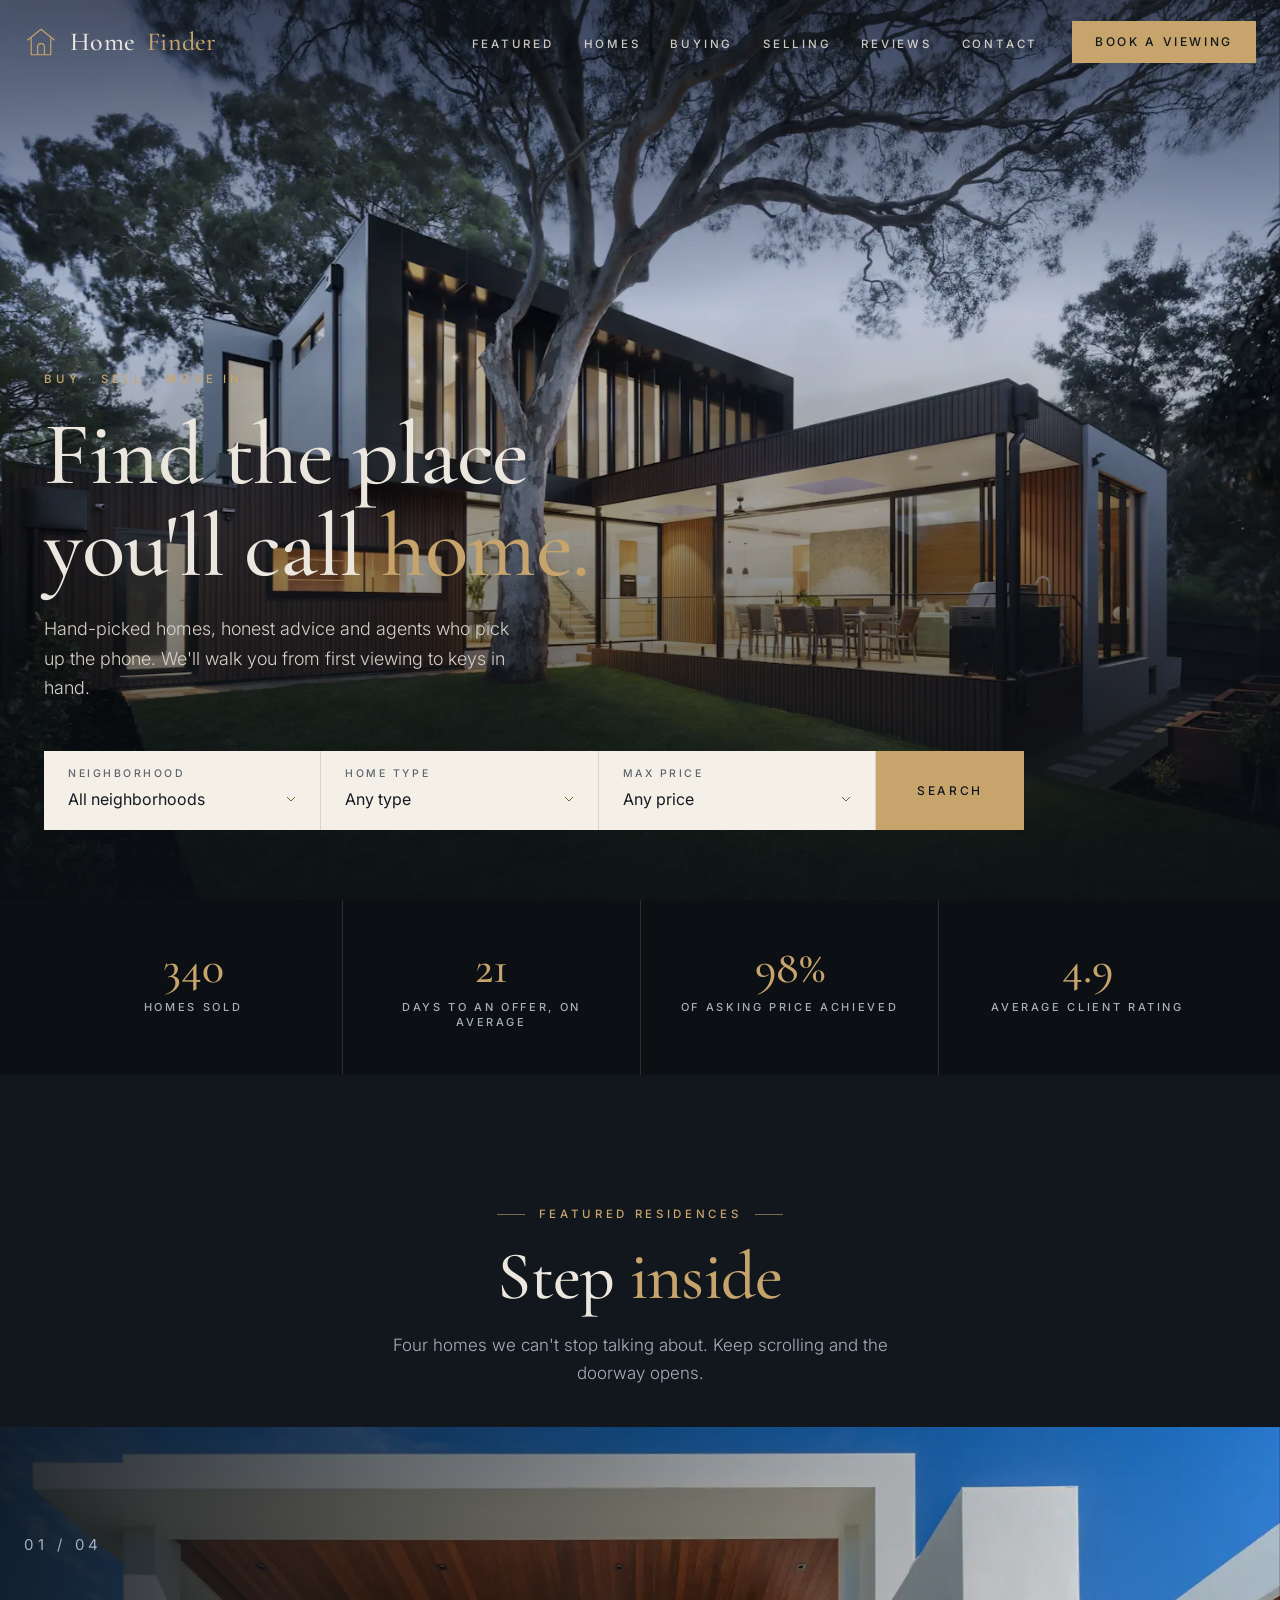
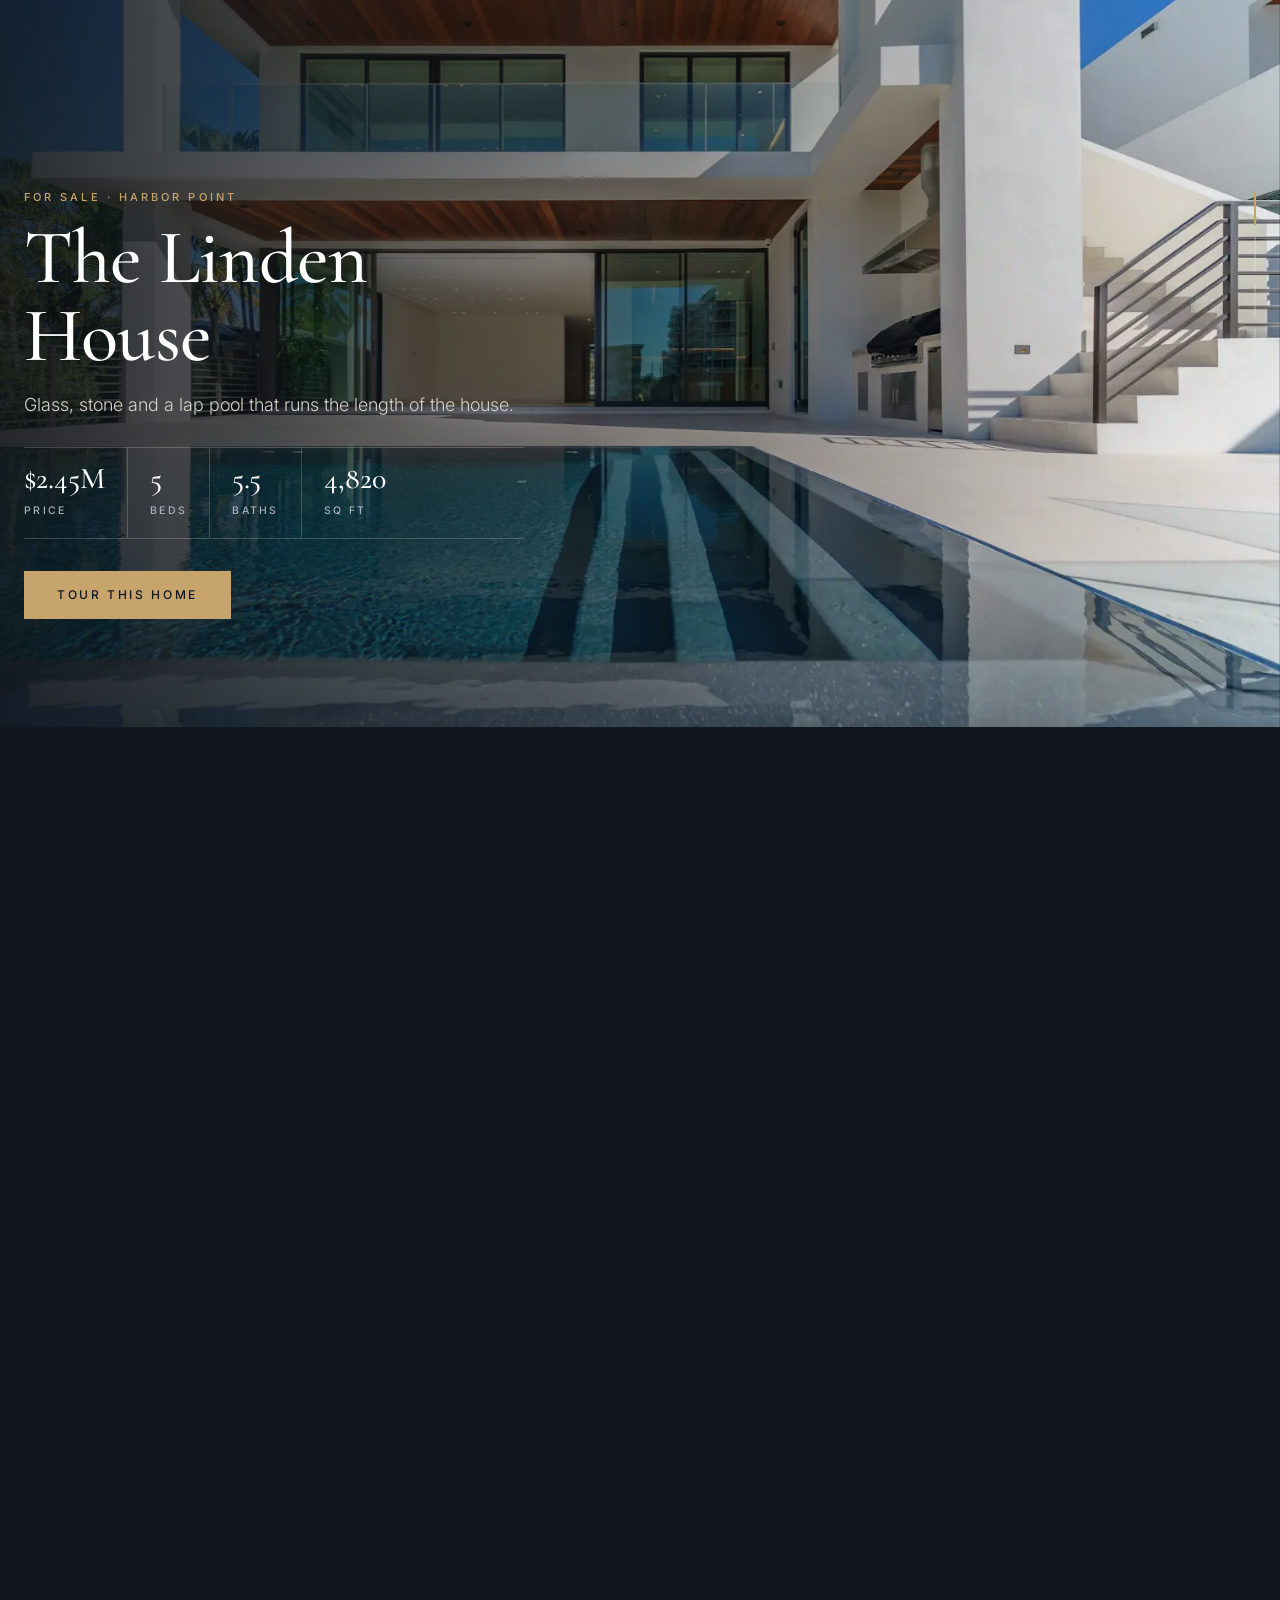
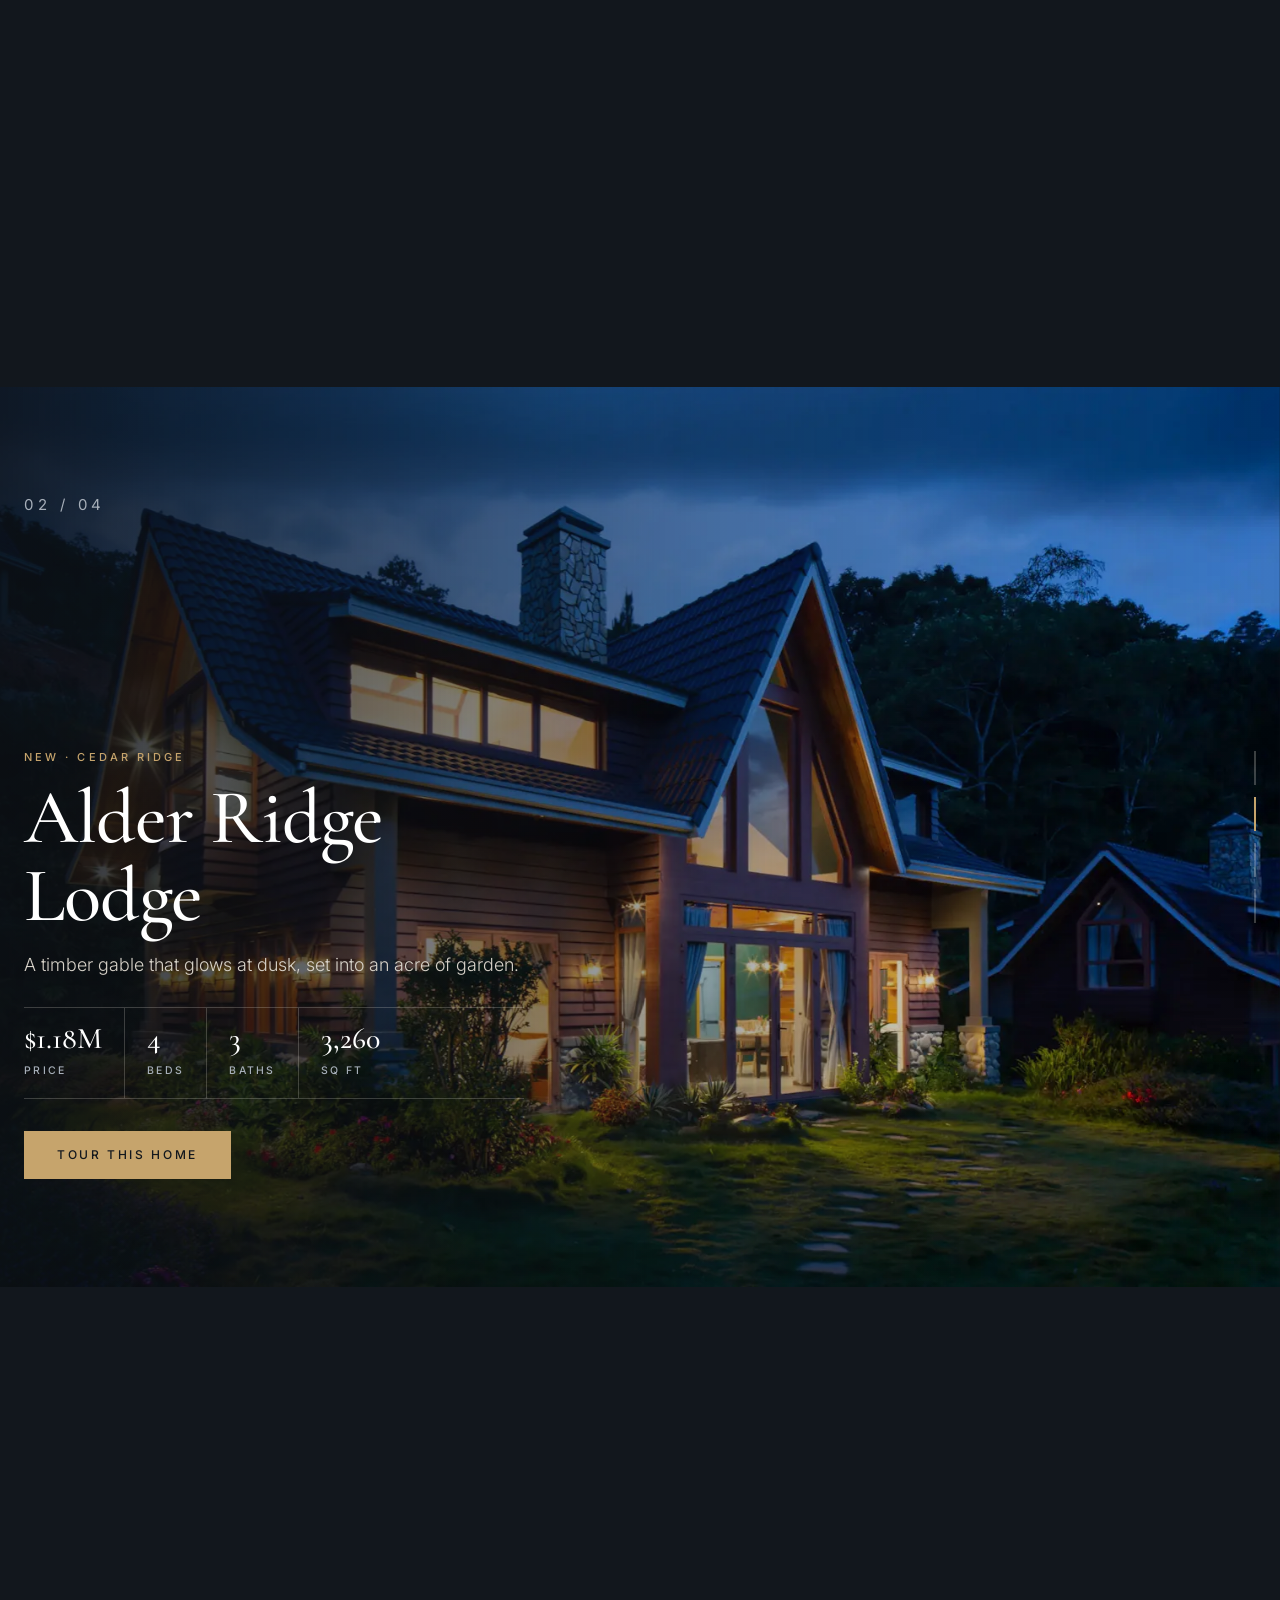
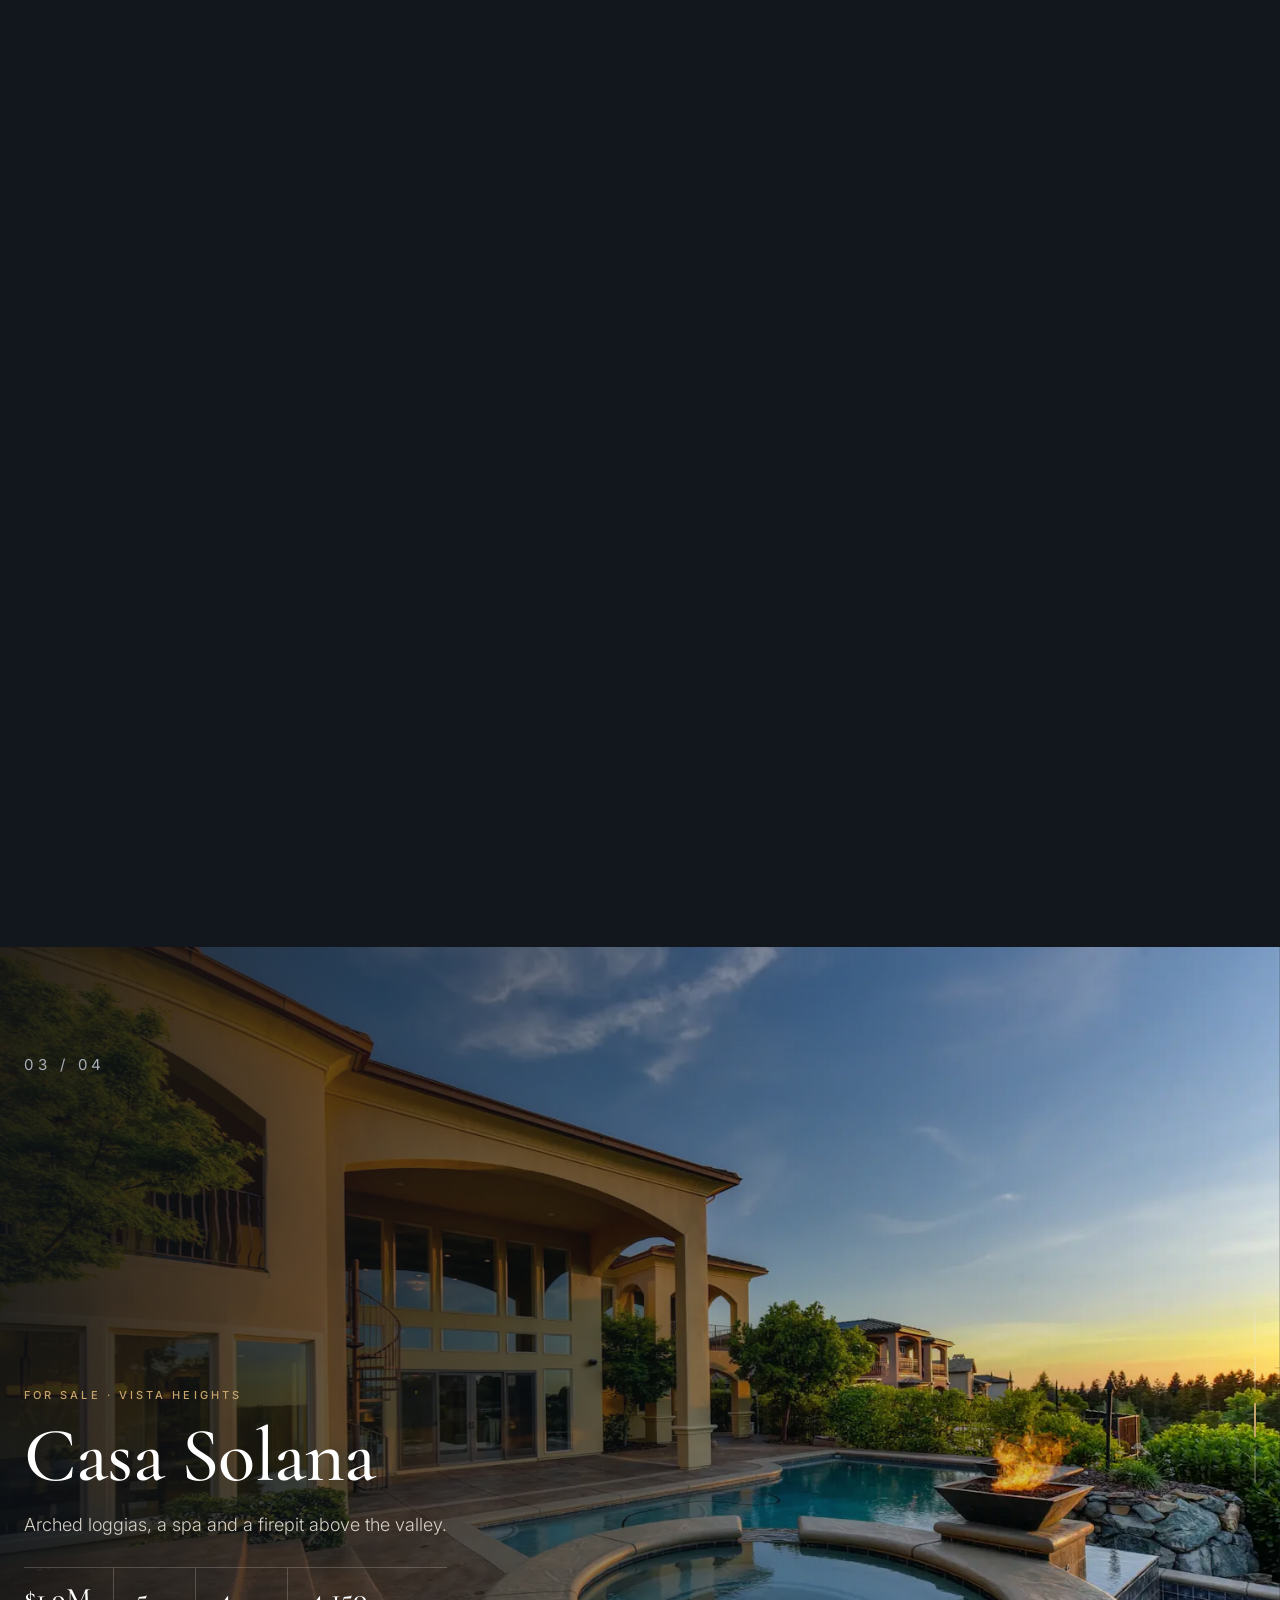
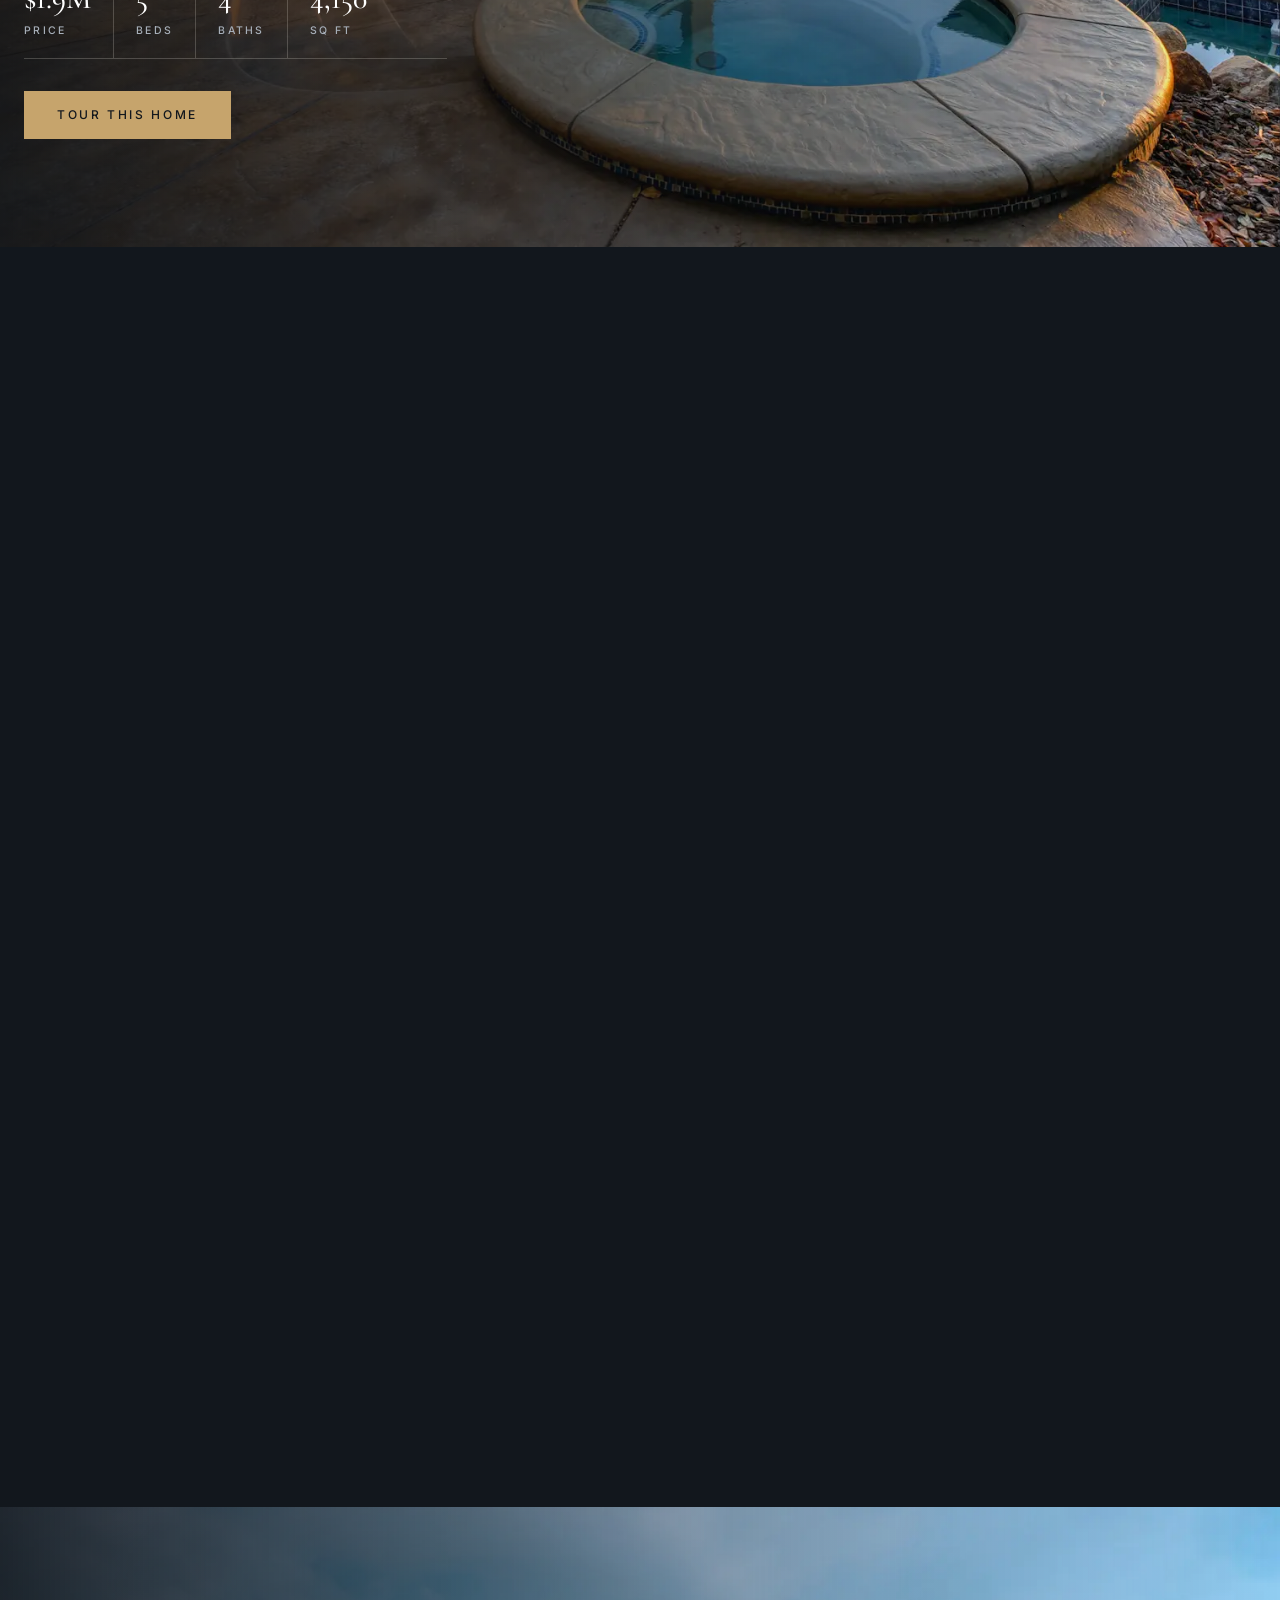
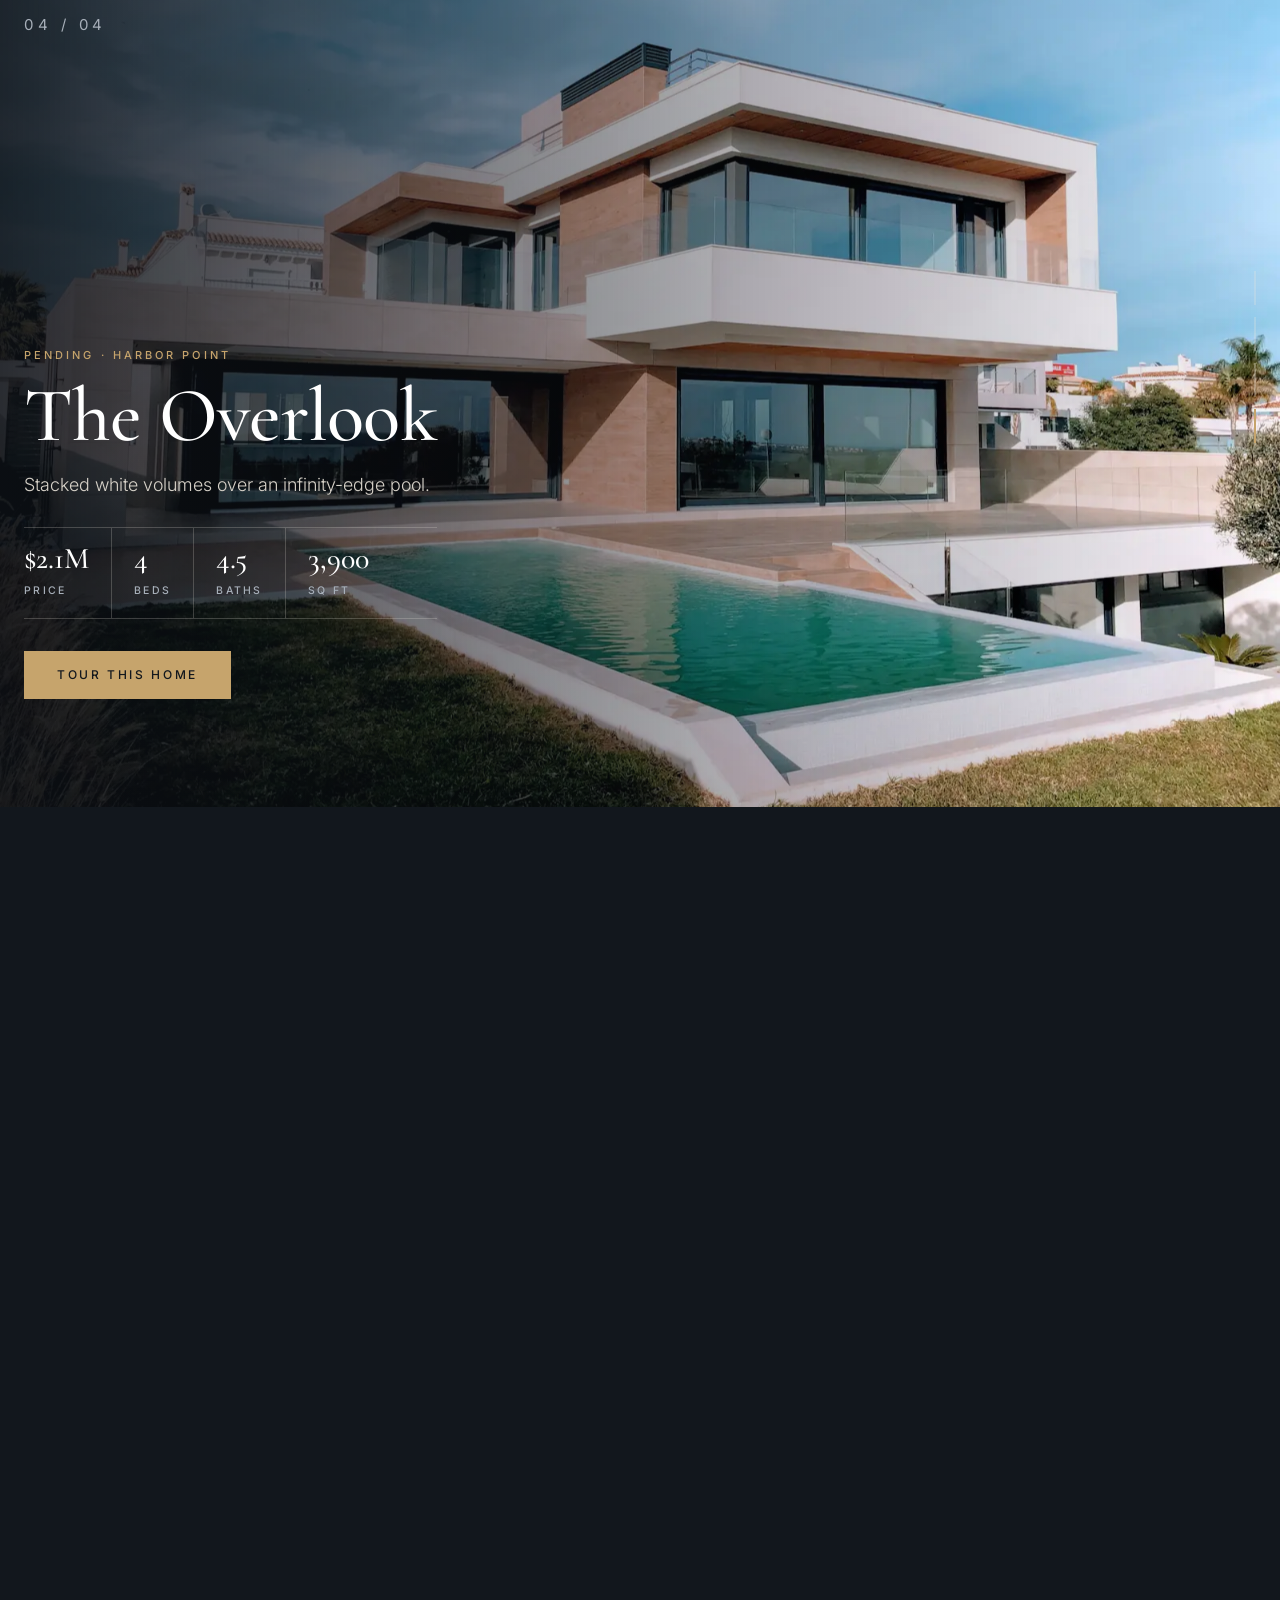
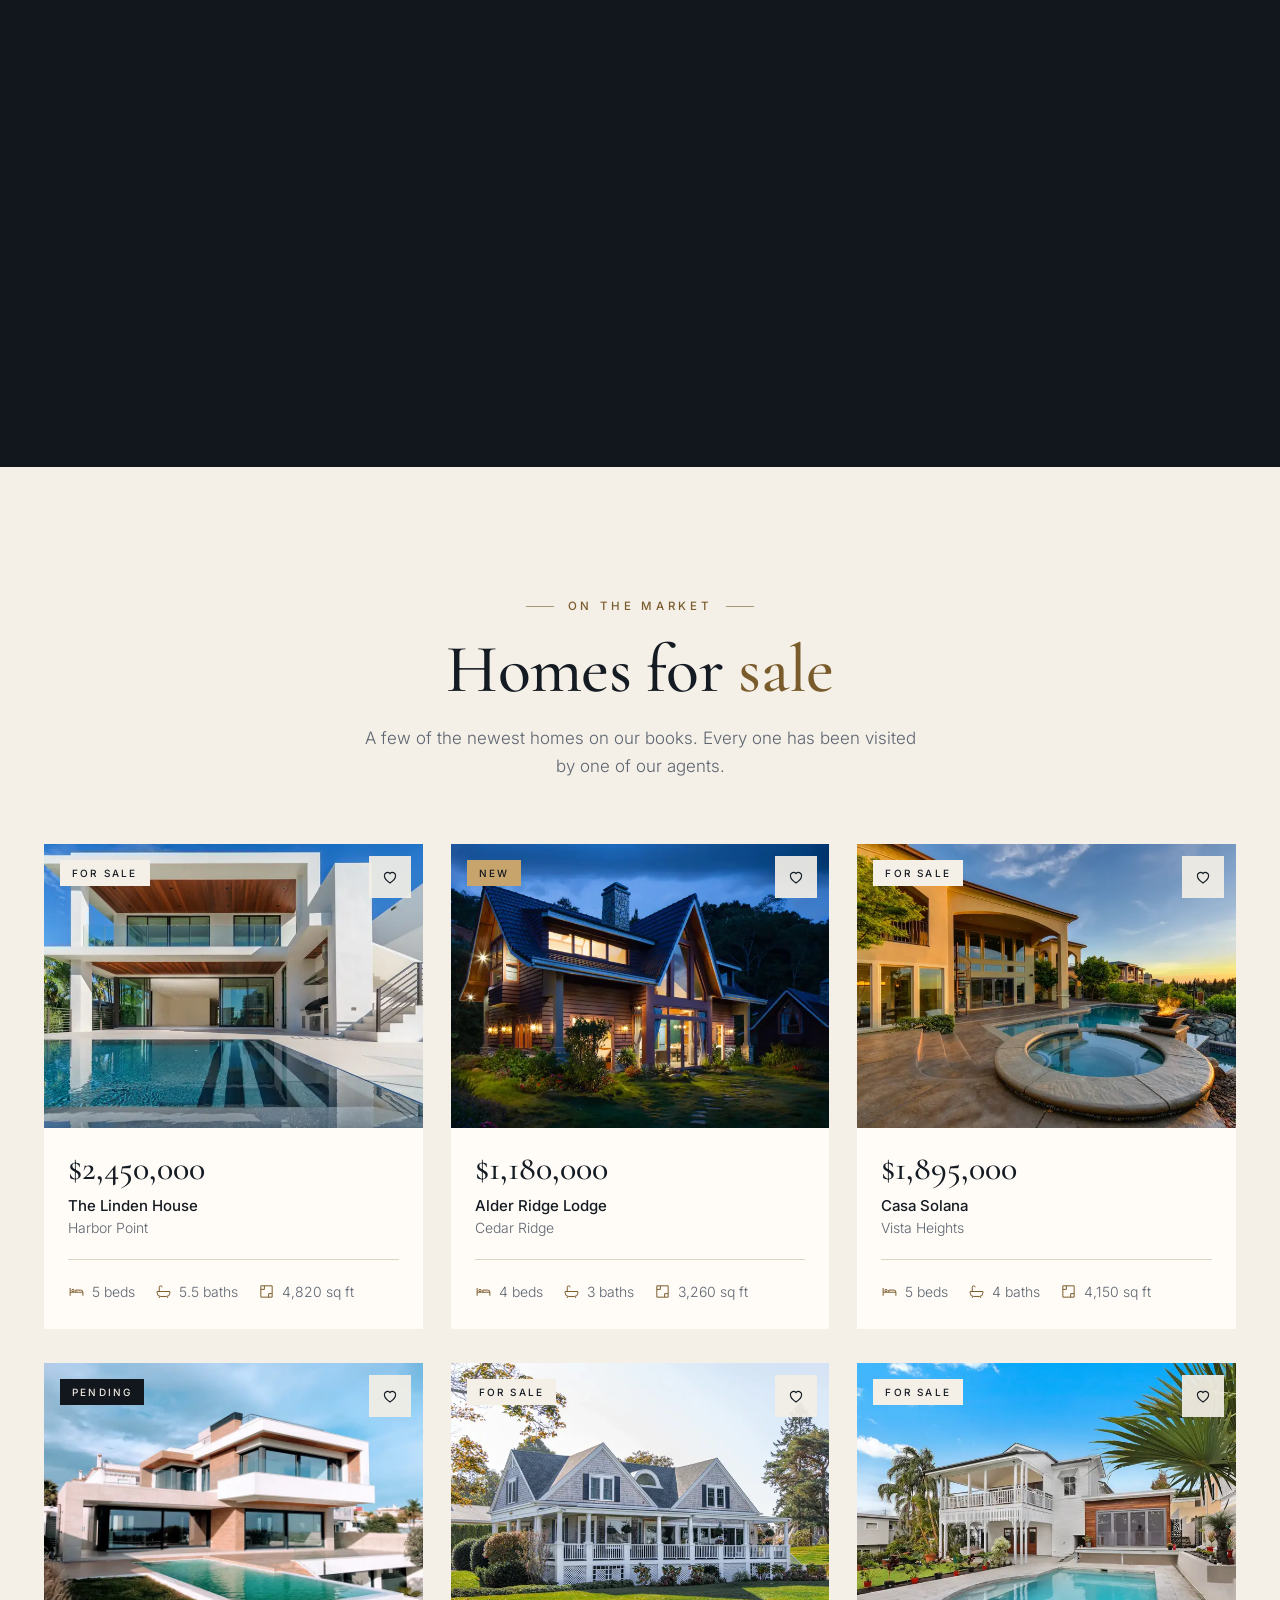
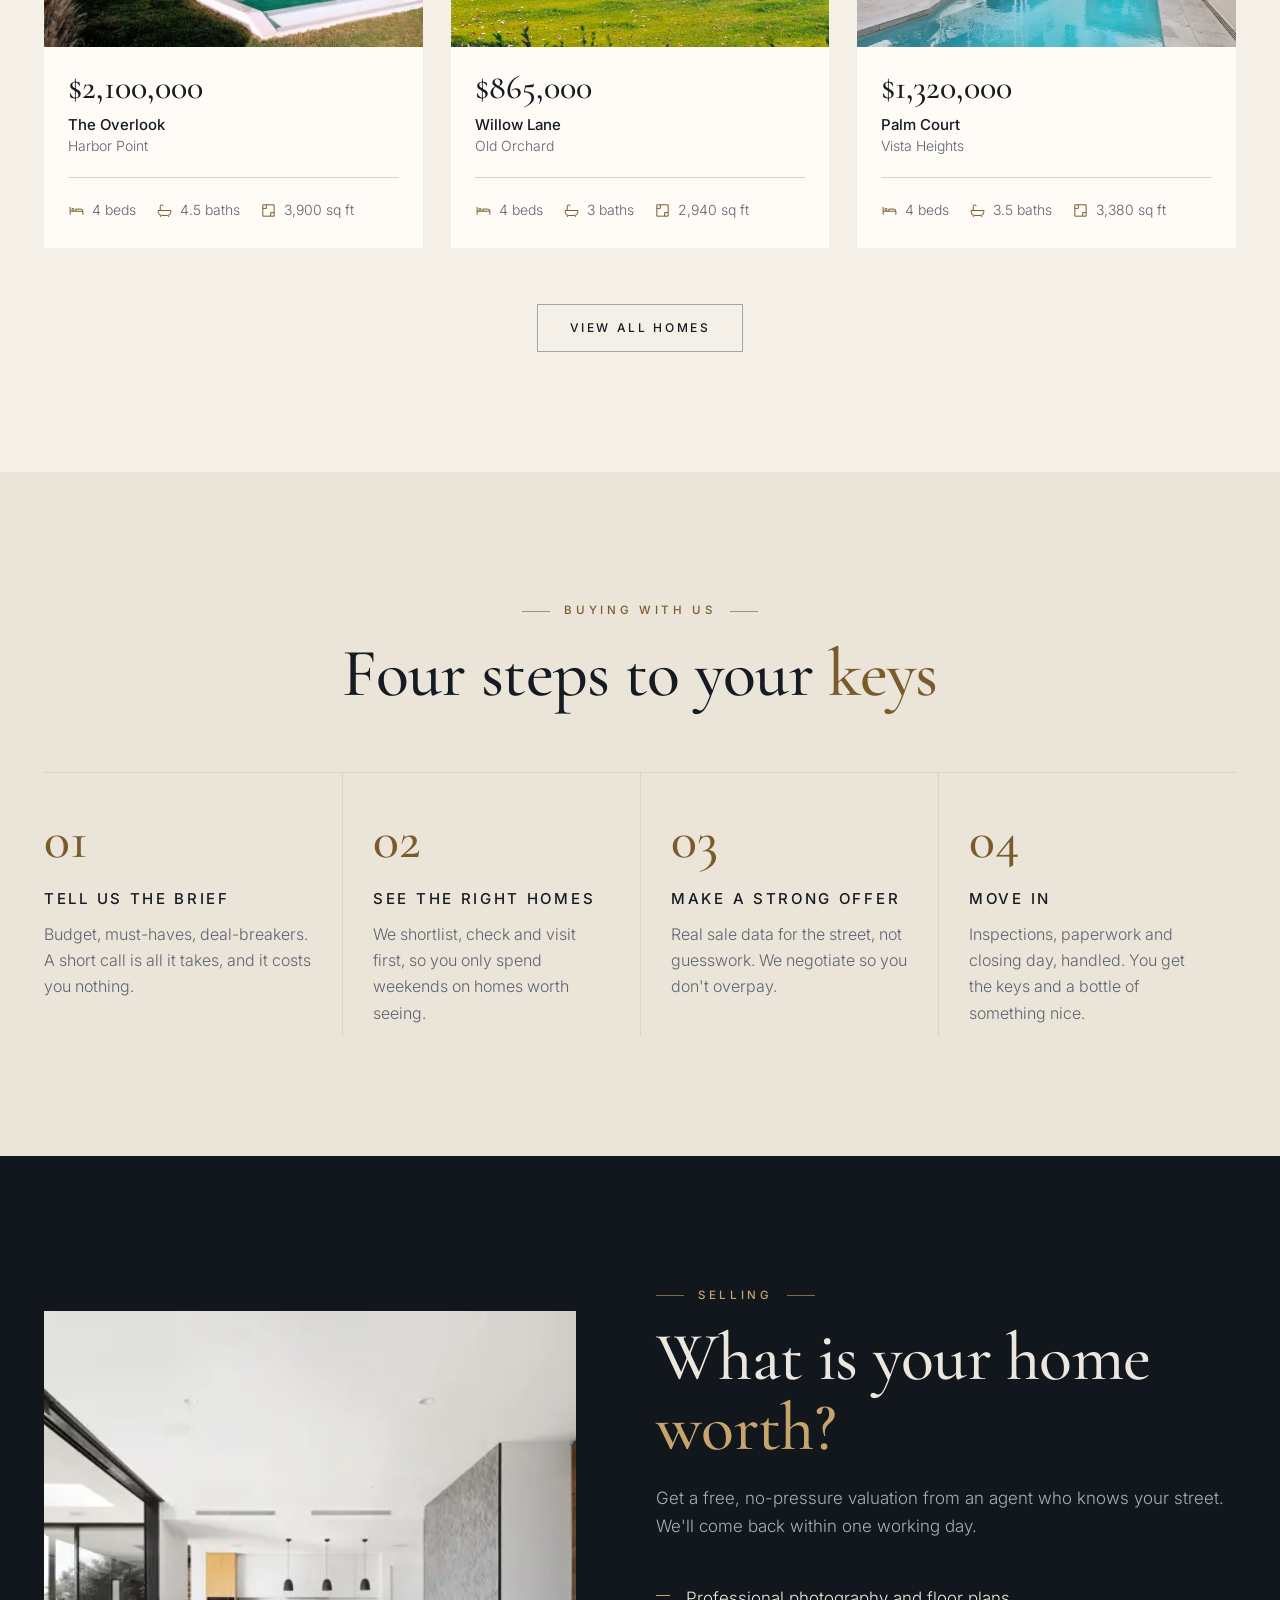
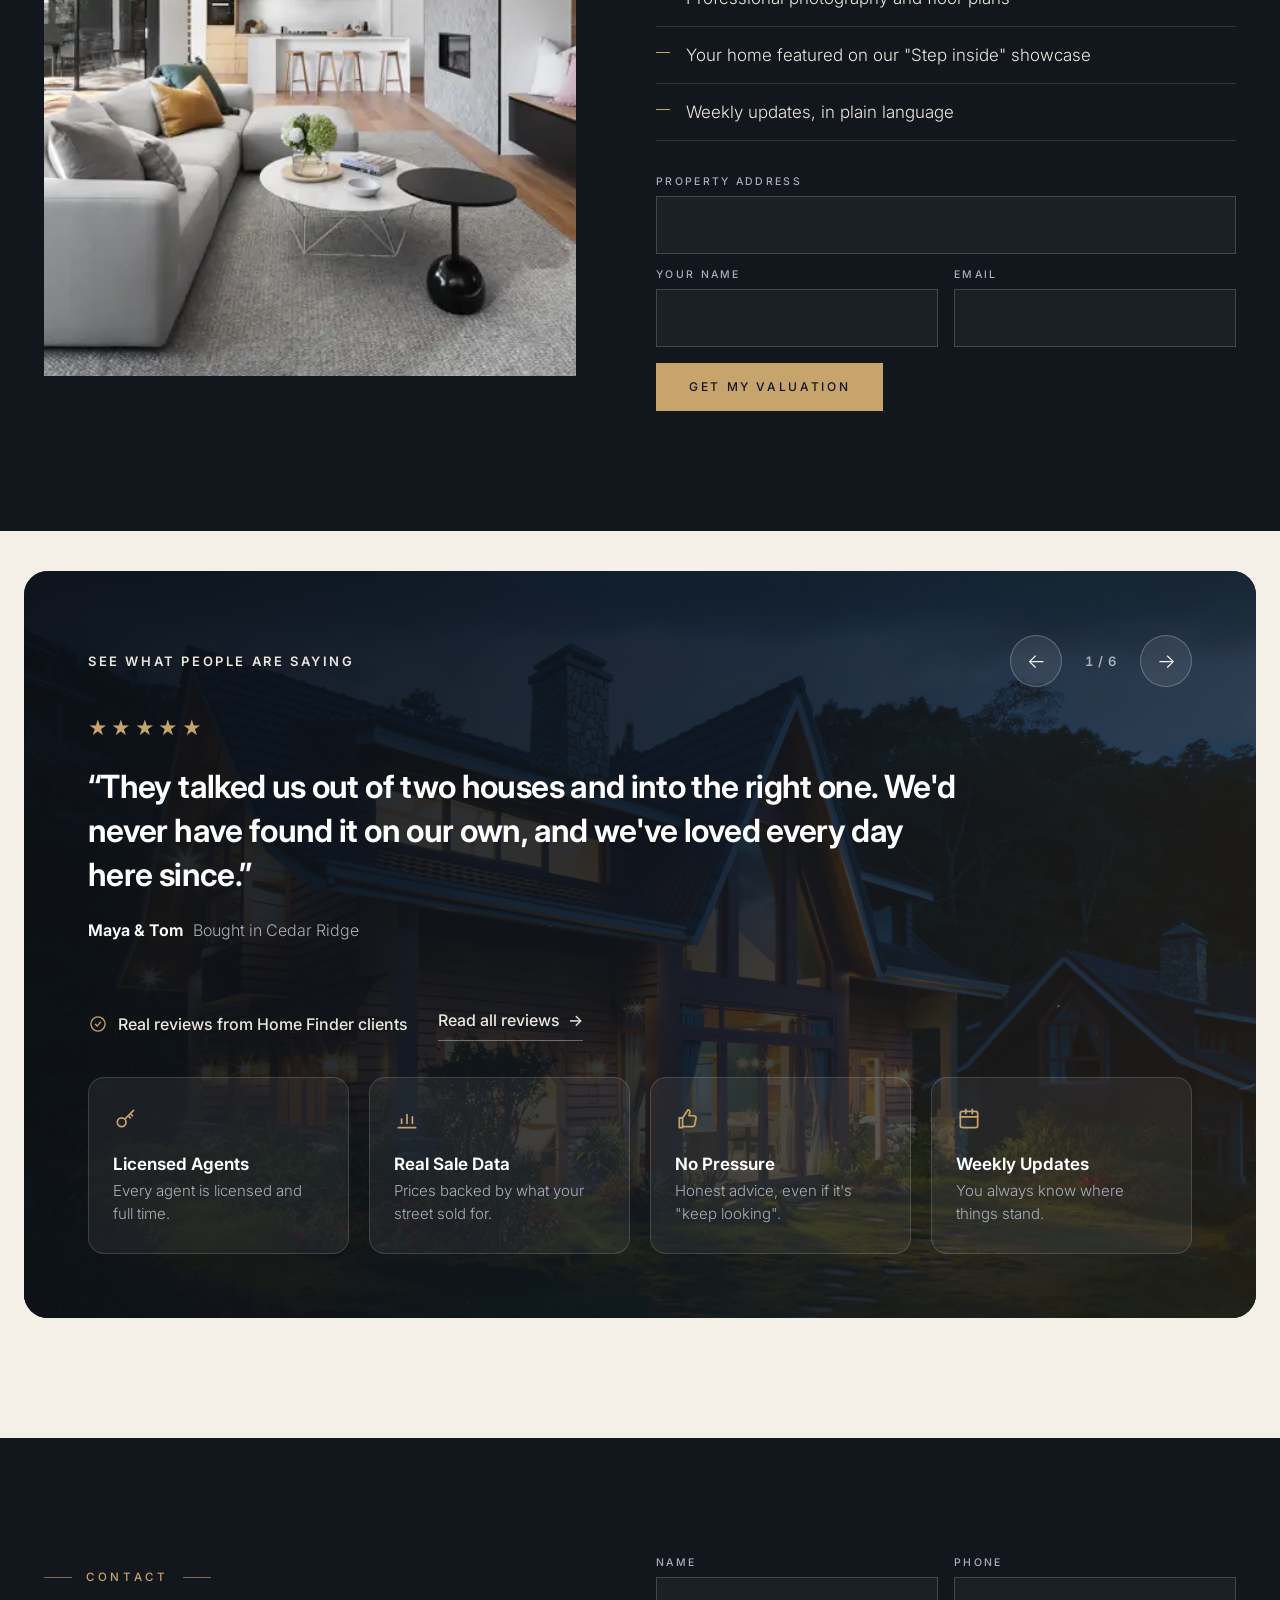
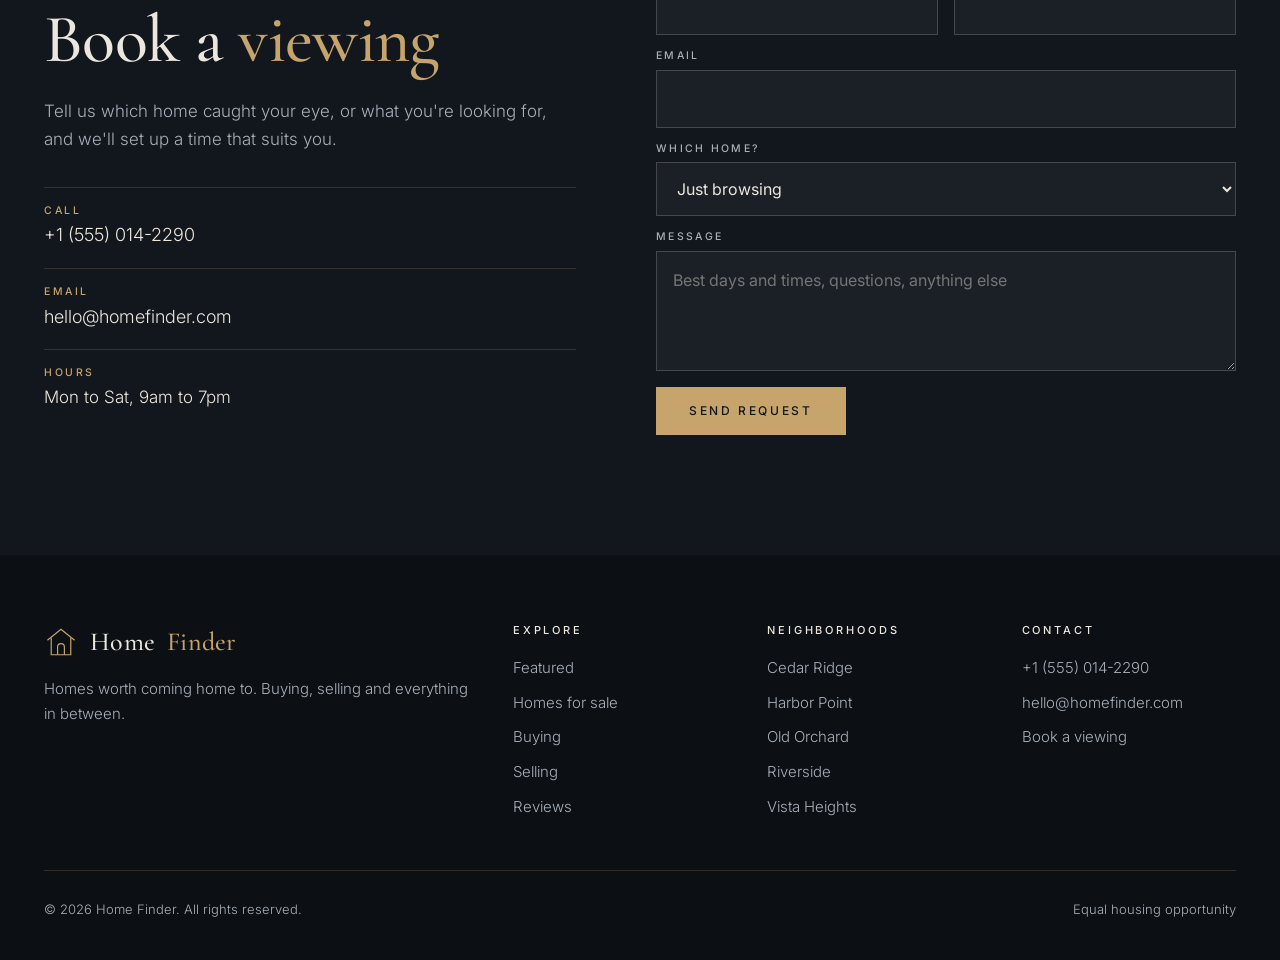
==== index.html @ f091e798 "Restyle reviews band to match the Don & John layout Co-Authored-By: Claude Opus 5.5 <noreply@anthrop" ====
<!doctype html>
<html lang="en">
<head>
<meta charset="utf-8">
<meta name="viewport" content="width=device-width,initial-scale=1">
<title>Home Finder | Homes for sale</title>
<meta name="description" content="Home Finder helps you buy and sell homes with less guesswork. Browse homes for sale, step inside our featured residences and book a viewing.">
<link rel="icon" href="favicon.svg" type="image/svg+xml">
<link rel="preconnect" href="https://fonts.googleapis.com"><link rel="preconnect" href="https://fonts.gstatic.com" crossorigin>
<link href="https://fonts.googleapis.com/css2?family=Cormorant+Garamond:wght@400;500;600&family=Inter:opsz,wght@14..32,300..600&display=swap" rel="stylesheet">
<link rel="preload" as="image" href="images/hero-dusk.webp" fetchpriority="high">
<link rel="stylesheet" href="style.css">
</head>
<body>
<a class="skip" href="#main">Skip to content</a>

<nav id="nav">
  <div class="wrap">
    <a class="logo" href="./" aria-label="Home Finder home">
      <svg viewBox="0 0 40 40" fill="none" stroke="#c6a46c" stroke-width="1.4" aria-hidden="true"><path d="M4 18 20 5l16 13"/><path d="M8.5 15v20h23V15"/><path d="M16 35v-9a4 4 0 0 1 8 0v9"/></svg>
      Home <span>Finder</span>
    </a>
    <ul class="links" id="links">
      <li><a href="#featured">Featured</a></li>
      <li><a href="homes.html">Homes</a></li>
      <li><a href="#process">Buying</a></li>
      <li><a href="#sell">Selling</a></li>
      <li><a href="reviews.html">Reviews</a></li>
      <li><a href="#contact">Contact</a></li>
    </ul>
    <a class="btn" href="#contact">Book a viewing</a>
    <button class="burger" aria-label="Open menu" aria-expanded="false" aria-controls="links"><span></span><span></span><span></span></button>
  </div>
</nav>

<main id="main">
  <header class="hero">
    <img src="images/hero-dusk.webp" srcset="images/hero-dusk-800.webp 800w, images/hero-dusk.webp 1600w" sizes="100vw" alt="A modern two-storey home lit up at dusk" fetchpriority="high">
    <div class="wrap">
      <p class="hero-label">Buy · Sell · Move in</p>
      <h1><span class="w">Find the place</span> <span class="w" style="animation-delay:.15s">you'll call <em>home.</em></span></h1>
      <p class="hero-sub">Hand-picked homes, honest advice and agents who pick up the phone. We'll walk you from first viewing to keys in hand.</p>
      <form class="search" id="search" role="search" aria-label="Search homes" action="homes.html">
        <label><span>Neighborhood</span>
          <select name="area" id="s-area"><option value="">All neighborhoods</option></select></label>
        <label><span>Home type</span>
          <select name="type" id="s-type"><option value="">Any type</option><option>House</option><option>Villa</option><option>Townhouse</option></select></label>
        <label><span>Max price</span>
          <select name="max" id="s-max"><option value="">Any price</option><option value="750000">$750K</option><option value="1000000">$1M</option><option value="1500000">$1.5M</option><option value="2000000">$2M</option></select></label>
        <button class="btn" type="submit">Search</button>
      </form>
    </div>
  </header>

  <section class="stats" aria-label="Home Finder in numbers">
    <div class="wrap">
      <div class="stat"><b data-count="340">340</b><span>Homes sold</span></div>
      <div class="stat"><b data-count="21">21</b><span>Days to an offer, on average</span></div>
      <div class="stat"><b data-count="98" data-suffix="%">98%</b><span>Of asking price achieved</span></div>
      <div class="stat"><b>4.9</b><span>Average client rating</span></div>
    </div>
  </section>

  <section class="doors dark" id="featured" aria-label="Featured homes">
    <div class="wrap center doors-head rv">
      <p class="eyebrow">Featured residences</p>
      <h2>Step <em>inside</em></h2>
      <p class="lede">Four homes we can't stop talking about. Keep scrolling and the doorway opens.</p>
    </div>
    <div id="doors"></div>
  </section>

  <section class="homes" id="homes">
    <div class="wrap">
      <div class="center rv">
        <p class="eyebrow">On the market</p>
        <h2>Homes for <em>sale</em></h2>
        <p class="lede">A few of the newest homes on our books. Every one has been visited by one of our agents.</p>
      </div>
      <div class="grid" id="grid" data-limit="6" style="margin-top:64px"></div>
      <div class="center" style="margin-top:56px"><a class="btn line" href="homes.html">View all homes</a></div>
    </div>
  </section>

  <section class="process" id="process">
    <div class="wrap">
      <div class="center rv">
        <p class="eyebrow">Buying with us</p>
        <h2>Four steps to your <em>keys</em></h2>
      </div>
      <div class="steps">
        <div class="step rv"><b>01</b><h3>Tell us the brief</h3><p>Budget, must-haves, deal-breakers. A short call is all it takes, and it costs you nothing.</p></div>
        <div class="step rv"><b>02</b><h3>See the right homes</h3><p>We shortlist, check and visit first, so you only spend weekends on homes worth seeing.</p></div>
        <div class="step rv"><b>03</b><h3>Make a strong offer</h3><p>Real sale data for the street, not guesswork. We negotiate so you don't overpay.</p></div>
        <div class="step rv"><b>04</b><h3>Move in</h3><p>Inspections, paperwork and closing day, handled. You get the keys and a bottle of something nice.</p></div>
      </div>
    </div>
  </section>

  <section class="dark" id="sell">
    <div class="wrap split">
      <div class="pic rv"><img src="images/int-living-wood-800.webp" srcset="images/int-living-wood-800.webp 800w, images/int-living-wood.webp 1600w" sizes="(max-width:900px) 100vw, 50vw" alt="A bright open-plan living room with a wood feature wall" loading="lazy"></div>
      <div class="rv">
        <p class="eyebrow">Selling</p>
        <h2>What is your home <em>worth?</em></h2>
        <p>Get a free, no-pressure valuation from an agent who knows your street. We'll come back within one working day.</p>
        <ul class="ticks">
          <li>Professional photography and floor plans</li>
          <li>Your home featured on our "Step inside" showcase</li>
          <li>Weekly updates, in plain language</li>
        </ul>
        <form class="form" data-form="Valuation request" novalidate>
          <label class="field full"><span>Property address</span><input name="address" required autocomplete="street-address"></label>
          <label class="field"><span>Your name</span><input name="name" required autocomplete="name"></label>
          <label class="field"><span>Email</span><input type="email" name="email" required autocomplete="email"></label>
          <button class="btn full" type="submit">Get my valuation</button>
        </form>
        <div class="done" role="status"><h3>Thank you</h3><p>An agent will be in touch within one working day.</p></div>
      </div>
    </div>
  </section>

  <section class="trust" id="reviews" aria-label="Client reviews">
    <div class="trust-card rv">
      <img class="trust-bg" src="images/alder-800.webp" srcset="images/alder-800.webp 800w, images/alder.webp 1600w" sizes="100vw" alt="" loading="lazy">
      <div class="trust-in">
        <div class="trust-head">
          <p class="trust-label">See what people are saying</p>
          <div class="trust-nav">
            <button class="trust-arrow" id="revPrev" type="button" aria-label="Previous review">&#8592;</button>
            <span class="trust-count" id="revCount">1 / 6</span>
            <button class="trust-arrow" id="revNext" type="button" aria-label="Next review">&#8594;</button>
          </div>
        </div>
        <div class="trust-slider"><div class="trust-track" id="revTrack" aria-live="polite"></div></div>
        <div class="trust-sources">
          <span class="trust-note"><svg viewBox="0 0 24 24" aria-hidden="true"><circle cx="12" cy="12" r="8.5"/><path d="m8.5 12 2.5 2.5 4.5-5"/></svg>Real reviews from Home Finder clients</span>
          <a class="trust-link" href="reviews.html">Read all reviews <span aria-hidden="true">&#8594;</span></a>
        </div>
        <div class="trust-points">
          <div><svg viewBox="0 0 24 24" aria-hidden="true"><circle cx="8" cy="15" r="4"/><path d="m11 12 8-8m-3 3 2 2m-4 0 2 2"/></svg><b>Licensed Agents</b><span>Every agent is licensed and full time.</span></div>
          <div><svg viewBox="0 0 24 24" aria-hidden="true"><path d="M4 20h16M7 16v-4m5 4V8m5 8v-6"/></svg><b>Real Sale Data</b><span>Prices backed by what your street sold for.</span></div>
          <div><svg viewBox="0 0 24 24" aria-hidden="true"><path d="M7 11v9H4v-9zM7 19h9.2a2 2 0 0 0 2-1.6l1.2-6A2 2 0 0 0 17.4 9H13l.7-3.5A1.7 1.7 0 0 0 12 3.5L7 11"/></svg><b>No Pressure</b><span>Honest advice, even if it's "keep looking".</span></div>
          <div><svg viewBox="0 0 24 24" aria-hidden="true"><rect x="4" y="5" width="16" height="15" rx="2"/><path d="M4 10h16M9 3v4m6-4v4"/></svg><b>Weekly Updates</b><span>You always know where things stand.</span></div>
        </div>
      </div>
    </div>
  </section>

  <section class="dark contact" id="contact">
    <div class="wrap split">
      <div class="rv">
        <p class="eyebrow">Contact</p>
        <h2>Book a <em>viewing</em></h2>
        <p>Tell us which home caught your eye, or what you're looking for, and we'll set up a time that suits you.</p>
        <ul class="contact-list">
          <li><span>Call</span><a href="tel:+15550142290">+1 (555) 014-2290</a></li>
          <li><span>Email</span><a href="mailto:hello@homefinder.com">hello@homefinder.com</a></li>
          <li><span>Hours</span>Mon to Sat, 9am to 7pm</li>
        </ul>
      </div>
      <div class="rv">
        <form class="form" data-form="Viewing request" novalidate>
          <label class="field"><span>Name</span><input name="name" required autocomplete="name"></label>
          <label class="field"><span>Phone</span><input type="tel" name="phone" autocomplete="tel"></label>
          <label class="field full"><span>Email</span><input type="email" name="email" required autocomplete="email"></label>
          <label class="field full"><span>Which home?</span><select name="home" id="c-home"><option value="">Just browsing</option></select></label>
          <label class="field full"><span>Message</span><textarea name="message" placeholder="Best days and times, questions, anything else"></textarea></label>
          <button class="btn" type="submit">Send request</button>
        </form>
        <div class="done" role="status"><h3>Request sent</h3><p>We'll reply within a few hours to confirm a time.</p></div>
      </div>
    </div>
  </section>
</main>

<footer class="site">
  <div class="wrap">
    <div class="cols">
      <div>
        <a class="logo" href="./"><svg viewBox="0 0 40 40" fill="none" stroke="#c6a46c" stroke-width="1.4" aria-hidden="true"><path d="M4 18 20 5l16 13"/><path d="M8.5 15v20h23V15"/><path d="M16 35v-9a4 4 0 0 1 8 0v9"/></svg>Home <span>Finder</span></a>
        <p>Homes worth coming home to. Buying, selling and everything in between.</p>
      </div>
      <div><h4>Explore</h4><ul><li><a href="#featured">Featured</a></li><li><a href="homes.html">Homes for sale</a></li><li><a href="#process">Buying</a></li><li><a href="#sell">Selling</a></li><li><a href="reviews.html">Reviews</a></li></ul></div>
      <div><h4>Neighborhoods</h4><ul id="f-areas"></ul></div>
      <div><h4>Contact</h4><ul><li><a href="tel:+15550142290">+1 (555) 014-2290</a></li><li><a href="mailto:hello@homefinder.com">hello@homefinder.com</a></li><li><a href="#contact">Book a viewing</a></li></ul></div>
    </div>
    <div class="base"><span>© <span id="yr">2026</span> Home Finder. All rights reserved.</span><span>Equal housing opportunity</span></div>
  </div>
</footer>

<script src="data.js"></script>
<script src="site.js"></script>
</body>
</html>
---- style.css ----
:root{
  /* Deep slate "night" sections, warm stone "day" sections, one brass accent.
     Kept clear of every F&L portfolio palette (aubergine, royal blue, orange, forest green). */
  --night:#12171d;--night-2:#0c1015;--night-line:rgba(198,164,108,.2);--night-text:#ece7de;--night-muted:#a7afb9;
  --cream:#f4efe7;--cream-2:#ebe4d8;--card:#fffcf7;--ink:#151b22;--muted:#5d6570;--line:#ddd3c3;
  --brass:#c6a46c;--brass-ink:#7a5c2c;
  --sans:"Inter",system-ui,sans-serif;
  --serif:"Cormorant Garamond","Cormorant",Georgia,serif;
}
*{box-sizing:border-box}
html{scroll-behavior:smooth}
body{overflow-x:clip;margin:0;background:var(--cream);color:var(--ink);font:300 17px/1.65 var(--sans);-webkit-font-smoothing:antialiased}
img{max-width:100%;height:auto;display:block}
a{color:inherit}
b,strong{font-weight:500}
button,input,select,textarea{font:inherit;color:inherit}
.wrap{max-width:1240px;margin:0 auto;padding:0 24px}
h1,h2,h3{font-family:var(--serif);font-weight:500;line-height:1.02;letter-spacing:-.01em;margin:0}
h1 em,h2 em,h3 em{font-style:normal;color:var(--brass-ink)}
.dark h1 em,.dark h2 em,.dark h3 em,.hero h1 em{color:var(--brass)}
h2{font-size:clamp(40px,5.4vw,68px)}
p{margin:0}
section{padding:120px 0}
.center{text-align:center}
.lede{max-width:560px;margin:20px auto 0;color:var(--muted)}
.dark .lede{color:var(--night-muted)}

/* small spaced label above a heading, hairline either side (not in the hero) */
.eyebrow{display:inline-flex;align-items:center;gap:14px;font:500 11.5px/1 var(--sans);letter-spacing:.32em;text-transform:uppercase;color:var(--brass-ink);margin-bottom:22px}
.eyebrow::before,.eyebrow::after{content:"";width:28px;height:1px;background:currentColor;opacity:.6}
.dark .eyebrow{color:var(--brass)}

.dark{background:var(--night);color:var(--night-text)}
.dark p{color:var(--night-muted)}

.btn{display:inline-flex;align-items:center;justify-content:center;gap:10px;white-space:nowrap;padding:17px 32px;border-radius:0;background:var(--brass);color:var(--night);text-decoration:none;font:500 12px/1 var(--sans);letter-spacing:.22em;text-transform:uppercase;border:1px solid var(--brass);cursor:pointer;transition:background .25s,color .25s,border-color .25s,transform .25s}
.btn:hover{background:transparent;color:var(--brass-ink)}
.dark .btn:hover,.side .btn:hover,.hero .btn:hover,nav .btn:hover{color:var(--brass)}
.btn:active{transform:scale(.98)}
.btn[disabled]{opacity:.6;cursor:progress}
.btn.line{background:transparent;color:var(--ink);border-color:rgba(21,27,34,.35)}
.btn.line:hover{background:var(--ink);border-color:var(--ink);color:var(--cream)}
.dark .btn.line,.hero .btn.line{color:var(--night-text);border-color:rgba(236,231,222,.4)}
.dark .btn.line:hover,.hero .btn.line:hover{background:transparent;border-color:var(--brass);color:var(--brass)}
:focus-visible{outline:2px solid var(--brass);outline-offset:3px}
.skip{position:absolute;left:12px;top:-60px;z-index:50;background:var(--brass);color:var(--night);padding:10px 16px;text-decoration:none;font-weight:500}
.skip:focus{top:12px}

/* nav */
nav{position:fixed;inset:0 0 auto;z-index:30;color:var(--night-text);transition:background .35s,border-color .35s;border-bottom:1px solid transparent}
nav.solid,body.inner nav{background:rgba(18,23,29,.95);backdrop-filter:blur(10px);border-color:var(--night-line)}
nav .wrap{display:flex;align-items:center;gap:34px;height:84px;max-width:1380px}
.logo{display:flex;align-items:center;gap:12px;text-decoration:none;font:500 26px/1 var(--serif);letter-spacing:.01em;white-space:nowrap}
.logo svg{width:34px;height:34px;flex:none}
.logo span{color:var(--brass)}
.links{display:flex;gap:30px;margin-left:auto;list-style:none;padding:0}
.links a{text-decoration:none;font:500 11.5px/1 var(--sans);letter-spacing:.24em;text-transform:uppercase;opacity:.85;transition:color .2s,opacity .2s}
.links a:hover{color:var(--brass);opacity:1}
nav .btn{padding:14px 22px}
.burger{display:none;margin-left:auto;background:none;border:1px solid var(--night-line);width:46px;height:46px;cursor:pointer;color:var(--night-text)}
.burger span{display:block;width:18px;height:1px;background:currentColor;margin:5px auto;transition:transform .25s,opacity .25s}
nav.open .burger span:nth-child(1){transform:translateY(6px) rotate(45deg)}
nav.open .burger span:nth-child(2){opacity:0}
nav.open .burger span:nth-child(3){transform:translateY(-6px) rotate(-45deg)}

/* hero */
.hero{position:relative;min-height:100vh;min-height:100svh;display:flex;align-items:flex-end;padding:160px 0 70px;color:var(--night-text);overflow:hidden;background:var(--night)}
.hero>img{position:absolute;inset:0;width:100%;height:100%;object-fit:cover;animation:settle 2.4s cubic-bezier(.2,.7,.2,1) both}
.hero::after{content:"";position:absolute;inset:0;background:linear-gradient(180deg,rgba(12,16,21,.55) 0%,rgba(12,16,21,.15) 35%,rgba(12,16,21,.85) 100%)}
.hero .wrap{position:relative;z-index:1;width:100%}
.hero-label{font:500 11.5px/1 var(--sans);letter-spacing:.34em;text-transform:uppercase;color:var(--brass);margin-bottom:24px}
.hero h1{font-size:clamp(50px,min(7vw,11vh),112px);max-width:15ch}
.hero h1 .w{display:inline-block;animation:rise 1.1s cubic-bezier(.2,.7,.2,1) both}
.hero-sub{max-width:480px;margin-top:22px;color:#d6d1c8;font-size:18px}
@keyframes settle{from{transform:scale(1.08)}to{transform:none}}
@keyframes rise{from{opacity:0;transform:translateY(40px)}to{opacity:1;transform:none}}

/* hero search */
.search{display:grid;grid-template-columns:repeat(3,1fr) auto;margin-top:48px;background:var(--cream);color:var(--ink);max-width:980px}
.search label{display:flex;flex-direction:column;gap:6px;padding:18px 24px;border-right:1px solid var(--line)}
.search label span{font:500 10.5px/1 var(--sans);letter-spacing:.24em;text-transform:uppercase;color:var(--muted)}
.search select{border:0;background:transparent;padding:0;font-size:16px;font-weight:400;cursor:pointer;appearance:none;-webkit-appearance:none;background:url("data:image/svg+xml,%3Csvg xmlns='http://www.w3.org/2000/svg' width='10' height='6'%3E%3Cpath d='M1 1l4 4 4-4' fill='none' stroke='%237a5c2c'/%3E%3C/svg%3E") right center no-repeat}
.search select:focus{outline:none}
.search label:focus-within{background:#fff}
.search .btn{height:100%;padding:0 40px}
.search .btn:hover{color:var(--brass-ink)}

/* stats strip */
.stats{padding:0;background:var(--night-2);color:var(--night-text)}
.stats .wrap{display:grid;grid-template-columns:repeat(4,1fr)}
.stat{padding:44px 24px;text-align:center;border-left:1px solid var(--night-line)}
.stat:first-child{border-left:0}
.stat b{display:block;font:500 46px/1 var(--serif);color:var(--brass)}
.stat span{display:block;margin-top:10px;font:500 11px/1.4 var(--sans);letter-spacing:.24em;text-transform:uppercase;color:var(--night-muted)}

/* ---------- "Step inside": scroll opens an arched doorway onto each home ---------- */
.doors{padding:120px 0 0}
.doors-head{margin-bottom:40px}
.door{position:relative;height:240vh}
.door-stage{position:sticky;top:0;height:100vh;height:100svh;overflow:hidden}
.door-img{position:absolute;inset:0;will-change:clip-path}
.door-img img{width:100%;height:100%;object-fit:cover;transform:scale(var(--zoom,1.25));will-change:transform}
.door-shade{position:absolute;inset:0;background:linear-gradient(90deg,rgba(12,16,21,.88) 0%,rgba(12,16,21,.35) 55%,rgba(12,16,21,0) 100%);opacity:var(--open,0)}
.door-num{position:absolute;top:110px;left:max(24px,calc(50% - 620px));font:400 15px/1 var(--sans);letter-spacing:.3em;color:var(--brass)}
.door-num i{font-style:normal;color:var(--night-muted)}
.door-title{position:absolute;left:0;right:0;bottom:6vh;text-align:center;opacity:calc(1 - var(--open,0)*2.4);transform:translateY(calc(var(--open,0)*40px))}
.door-title h3{font-size:clamp(34px,4.4vw,58px)}
.door-title p{margin-top:8px;font:500 11.5px/1 var(--sans);letter-spacing:.28em;text-transform:uppercase}
.door-card{position:absolute;left:max(24px,calc(50% - 620px));bottom:12vh;max-width:500px;opacity:var(--card,0);transform:translateY(calc((1 - var(--card,0))*36px));pointer-events:none}
.door-card.on{pointer-events:auto}
.door-card .tag{font:500 11px/1 var(--sans);letter-spacing:.28em;text-transform:uppercase;color:var(--brass)}
.door-card h3{font-size:clamp(46px,6vw,84px);margin:16px 0 14px;color:#fff}
.door-card .line{color:#d6d1c8;font-size:18px}
.door-card .specs{display:flex;flex-wrap:wrap;gap:0;margin:28px 0 32px;border-top:1px solid rgba(236,231,222,.22);border-bottom:1px solid rgba(236,231,222,.22)}
.door-card .specs div{padding:16px 22px 16px 0;margin-right:22px;border-right:1px solid rgba(236,231,222,.22)}
.door-card .specs div:last-child{border-right:0;margin-right:0}
.door-card .specs b{display:block;font:500 30px/1 var(--serif);color:#fff}
.door-card .specs span{font:500 10.5px/1 var(--sans);letter-spacing:.22em;text-transform:uppercase;color:var(--night-muted)}
.door-rail{position:absolute;right:max(24px,calc(50% - 620px));top:50%;transform:translateY(-50%);display:flex;flex-direction:column;gap:12px}
.door-rail i{display:block;width:2px;height:34px;background:rgba(236,231,222,.25)}
.door-rail i.on{background:var(--brass)}
.door-hint{position:absolute;left:50%;bottom:2.2vh;transform:translateX(-50%);font:500 10.5px/1 var(--sans);letter-spacing:.3em;text-transform:uppercase;color:var(--night-muted);opacity:calc(1 - var(--open,0)*4)}

/* listing cards */
.homes{background:var(--cream)}
.filters{display:flex;flex-wrap:wrap;align-items:center;justify-content:space-between;gap:18px;margin:56px 0 34px;padding-bottom:22px;border-bottom:1px solid var(--line)}
.chips{display:flex;flex-wrap:wrap;gap:8px}
.chip{border:1px solid var(--line);background:transparent;padding:11px 18px;font:500 11px/1 var(--sans);letter-spacing:.2em;text-transform:uppercase;cursor:pointer;transition:background .2s,color .2s,border-color .2s}
.chip:hover{border-color:var(--ink)}
.chip[aria-pressed="true"]{background:var(--ink);border-color:var(--ink);color:var(--cream)}
.sort{display:flex;align-items:center;gap:12px;font:500 11px/1 var(--sans);letter-spacing:.2em;text-transform:uppercase;color:var(--muted)}
.sort select{border:1px solid var(--line);background:var(--card);padding:10px 14px;font:400 14px var(--sans);letter-spacing:0;text-transform:none;color:var(--ink)}
.count{font-size:14px;color:var(--muted);margin-bottom:26px}
.grid{display:grid;grid-template-columns:repeat(3,1fr);gap:34px 28px}
.card{position:relative;background:var(--card);text-decoration:none;display:flex;flex-direction:column;transition:transform .35s,box-shadow .35s}
.card:hover{transform:translateY(-4px);box-shadow:0 22px 44px -26px rgba(21,27,34,.4)}
.card .ph{position:relative;aspect-ratio:4/3;overflow:hidden;background:var(--cream-2)}
.card .ph img{width:100%;height:100%;object-fit:cover;transition:transform 1.4s cubic-bezier(.2,.7,.2,1)}
.card:hover .ph img{transform:scale(1.07)}
.status{position:absolute;top:16px;left:16px;background:var(--cream);color:var(--ink);padding:8px 12px;font:500 10px/1 var(--sans);letter-spacing:.22em;text-transform:uppercase}
.status.New{background:var(--brass);color:var(--night)}
.status.Pending{background:var(--night);color:var(--night-text)}
.status.Sold{background:#7d2d2d;color:#fff}
.save{position:absolute;top:12px;right:12px;width:42px;height:42px;display:grid;place-items:center;background:rgba(244,239,231,.92);border:0;cursor:pointer;color:var(--ink);transition:background .2s,transform .2s}
.save:hover{background:#fff}
.save:active{transform:scale(.9)}
.save svg{width:18px;height:18px;fill:none;stroke:currentColor;stroke-width:1.5}
.save[aria-pressed="true"] svg{fill:#a33a3a;stroke:#a33a3a}
.card .body{padding:24px 24px 26px;display:flex;flex-direction:column;flex:1}
.card .price{font:500 34px/1 var(--serif)}
.card h3{font:500 15px/1.3 var(--sans);letter-spacing:0;margin-top:10px}
.card .area{font-size:14px;color:var(--muted)}
.facts{display:flex;gap:20px;margin-top:auto;padding-top:20px;border-top:1px solid var(--line);margin-top:20px;font-size:14px;color:var(--muted)}
.facts span{display:flex;align-items:center;gap:7px}
.facts svg{width:17px;height:17px;fill:none;stroke:var(--brass-ink);stroke-width:1.4}
.empty{grid-column:1/-1;text-align:center;padding:60px 0;color:var(--muted)}

/* process */
.process{background:var(--cream-2)}
.steps{display:grid;grid-template-columns:repeat(4,1fr);margin-top:64px;border-top:1px solid var(--line)}
.step{padding:40px 30px 10px 0}
.step+.step{padding-left:30px;border-left:1px solid var(--line)}
.step b{font:500 54px/1 var(--serif);color:var(--brass-ink)}
.step h3{font:500 15px/1.3 var(--sans);letter-spacing:.18em;text-transform:uppercase;margin:22px 0 12px}
.step p{color:var(--muted);font-size:16px}

/* split blocks */
.split{display:grid;grid-template-columns:1fr 1fr;gap:80px;align-items:center}
.split .pic{overflow:hidden;aspect-ratio:4/5}
.split .pic img{width:100%;height:100%;object-fit:cover;transition:transform 1.6s cubic-bezier(.2,.7,.2,1)}
.split .pic:hover img{transform:scale(1.05)}
.split h2{margin-bottom:22px}
.split p+p{margin-top:16px}
.ticks{list-style:none;padding:0;margin:30px 0 36px}
.ticks li{padding:14px 0 14px 30px;border-bottom:1px solid var(--night-line);position:relative}
.ticks li::before{content:"";position:absolute;left:0;top:25px;width:14px;height:1px;background:var(--brass)}
.light .ticks li{border-color:var(--line)}
.light .ticks li::before{background:var(--brass-ink)}

/* forms */
.form{display:grid;grid-template-columns:1fr 1fr;gap:16px}
.form .full{grid-column:1/-1}
.field{display:flex;flex-direction:column;gap:8px}
.field span{font:500 10.5px/1 var(--sans);letter-spacing:.22em;text-transform:uppercase;color:var(--muted)}
:is(.dark,.side) .field span{color:var(--night-muted)}
.field input,.field select,.field textarea{border:1px solid var(--line);background:var(--card);padding:15px 16px;font-size:16px;font-weight:400;border-radius:0;transition:border-color .2s,background .2s}
:is(.dark,.side) .field input,:is(.dark,.side) .field select,:is(.dark,.side) .field textarea{background:rgba(255,255,255,.04);border-color:rgba(236,231,222,.2);color:var(--night-text)}
:is(.dark,.side) .field select option{color:var(--ink)}
.field textarea{min-height:120px;resize:vertical}
.field input:focus,.field select:focus,.field textarea:focus{outline:none;border-color:var(--brass)}
.field [aria-invalid="true"]{border-color:#c0473f}
.form .btn{justify-self:start}
.note{font-size:14px;color:var(--muted)}
.done{display:none;padding:28px;border:1px solid var(--brass);text-align:center}
.done h3{font-size:34px;margin-bottom:8px}
form.sent{display:none}
form.sent+.done{display:block}

/* testimonials */
.quotes{display:grid;grid-template-columns:repeat(3,1fr);gap:28px;margin-top:64px}
.quote{background:var(--card);padding:40px 34px;display:flex;flex-direction:column}
.quote .mark{font:500 70px/.6 var(--serif);color:var(--brass-ink);height:30px}
.quote p{font:400 23px/1.4 var(--serif);color:var(--ink);margin-bottom:28px}
.quote footer{margin-top:auto;font:500 11px/1.5 var(--sans);letter-spacing:.2em;text-transform:uppercase;color:var(--muted)}
.stars{color:var(--brass-ink);letter-spacing:.2em;margin-bottom:18px;font-size:14px}

/* contact */
.contact .split{align-items:start}
.contact-list{list-style:none;padding:0;margin:34px 0 0}
.contact-list li{display:flex;flex-direction:column;gap:4px;padding:18px 0;border-top:1px solid var(--night-line)}
.contact-list span{font:500 10.5px/1 var(--sans);letter-spacing:.24em;text-transform:uppercase;color:var(--brass)}
.contact-list a{text-decoration:none;font-size:18px}
.contact-list a:hover{color:var(--brass)}

footer.site{background:var(--night-2);color:var(--night-muted);padding:70px 0 40px;font-size:15px}
footer.site .cols{display:grid;grid-template-columns:2fr 1fr 1fr 1fr;gap:40px;padding-bottom:50px;border-bottom:1px solid var(--night-line)}
footer.site h4{font:500 11px/1 var(--sans);letter-spacing:.26em;text-transform:uppercase;color:var(--night-text);margin:0 0 20px}
footer.site ul{list-style:none;padding:0;margin:0;display:grid;gap:10px}
footer.site a{text-decoration:none}
footer.site a:hover{color:var(--brass)}
footer.site .logo{color:var(--night-text);margin-bottom:18px}
footer.site .base{display:flex;justify-content:space-between;flex-wrap:wrap;gap:12px;padding-top:28px;font-size:13px}

/* ---------- listing page ---------- */
.inner main{padding-top:84px}
.crumbs{padding:28px 0;font:500 11px/1 var(--sans);letter-spacing:.22em;text-transform:uppercase;color:var(--muted)}
.crumbs a{text-decoration:none}
.crumbs a:hover{color:var(--brass-ink)}
.gallery{display:grid;grid-template-columns:2fr 1fr;grid-template-rows:1fr 1fr;gap:10px;height:min(72vh,640px)}
.gallery button{padding:0;border:0;overflow:hidden;cursor:zoom-in;background:var(--cream-2);position:relative}
.gallery button:first-child{grid-row:1/3}
.gallery img{width:100%;height:100%;object-fit:cover;transition:transform 1.2s cubic-bezier(.2,.7,.2,1)}
.gallery button:hover img{transform:scale(1.05)}
.gallery .more{position:absolute;right:14px;bottom:14px;background:var(--cream);padding:10px 14px;font:500 10.5px/1 var(--sans);letter-spacing:.2em;text-transform:uppercase}
.detail{display:grid;grid-template-columns:1fr 400px;gap:70px;padding:60px 0 110px;align-items:start}
.detail .top{display:flex;justify-content:space-between;align-items:flex-end;gap:20px;flex-wrap:wrap;padding-bottom:30px;border-bottom:1px solid var(--line)}
.detail h1{font-size:clamp(46px,5.6vw,76px)}
.detail .where{margin-top:10px;color:var(--muted)}
.detail .bigprice{font:500 46px/1 var(--serif);color:var(--brass-ink)}
.specbar{display:grid;grid-template-columns:repeat(5,1fr);border-bottom:1px solid var(--line)}
.specbar div{padding:24px 0}
.specbar div+div{padding-left:22px;border-left:1px solid var(--line)}
.specbar b{display:block;font:500 32px/1 var(--serif)}
.specbar span{font:500 10.5px/1 var(--sans);letter-spacing:.2em;text-transform:uppercase;color:var(--muted)}
.detail h2{font-size:38px;margin:50px 0 18px}
.detail .about{font-size:18px;color:#39414b}
.feats{list-style:none;padding:0;margin:0;display:grid;grid-template-columns:1fr 1fr;gap:0 30px}
.feats li{padding:14px 0 14px 26px;border-bottom:1px solid var(--line);position:relative}
.feats li::before{content:"";position:absolute;left:0;top:26px;width:12px;height:1px;background:var(--brass-ink)}
.calc{background:var(--card);padding:30px;display:grid;gap:16px;grid-template-columns:1fr 1fr}
.calc .out{grid-column:1/-1;display:flex;justify-content:space-between;align-items:baseline;padding-top:18px;border-top:1px solid var(--line)}
.calc .out b{font:500 40px/1 var(--serif);color:var(--brass-ink)}
.side{position:sticky;top:110px;background:var(--night);color:var(--night-text);padding:36px}
.side h3{font-size:34px;margin-bottom:6px}
.side>p{margin-bottom:24px}
.side .form{grid-template-columns:1fr}
.side .btn{width:100%}
.lightbox{position:fixed;inset:0;z-index:60;background:rgba(8,10,13,.94);display:none;align-items:center;justify-content:center;padding:60px 70px}
.lightbox.open{display:flex}
.lightbox img{max-height:100%;max-width:100%;object-fit:contain}
.lightbox button{position:absolute;background:none;border:1px solid rgba(236,231,222,.3);color:#fff;width:50px;height:50px;cursor:pointer;font-size:22px}
.lightbox button:hover{border-color:var(--brass);color:var(--brass)}
.lb-close{top:20px;right:20px}
.lb-prev{left:14px;top:50%;transform:translateY(-50%)}
.lb-next{right:14px;top:50%;transform:translateY(-50%)}
.similar{background:var(--cream-2)}

/* reveal on scroll */
.rv{opacity:0;transform:translateY(28px);transition:opacity .9s,transform .9s cubic-bezier(.2,.7,.2,1)}
.rv.in{opacity:1;transform:none}

@media (max-width:1060px){
  .grid{grid-template-columns:1fr 1fr}
  .steps{grid-template-columns:1fr 1fr}
  .step:nth-child(3){padding-left:0;border-left:0}
  .detail{grid-template-columns:1fr}
  .side{position:static}
  footer.site .cols{grid-template-columns:1fr 1fr}
}
@media (max-width:900px){
  .links,nav>.wrap>.btn{display:none}
  .burger{display:block}
  nav.open{background:var(--night)}
  nav.open .links{display:flex;flex-direction:column;position:absolute;top:84px;left:0;right:0;margin:0;padding:20px 24px 30px;gap:0;background:var(--night);border-bottom:1px solid var(--night-line)}
  nav.open .links a{display:block;padding:18px 0;border-bottom:1px solid var(--night-line);font-size:12.5px}
  .search{grid-template-columns:1fr 1fr}
  .search label:nth-child(2){border-right:0}
  .search label:nth-child(3){grid-column:1/-1;border-right:0;border-top:1px solid var(--line)}
  .search .btn{grid-column:1/-1;padding:20px}
  .stats .wrap{grid-template-columns:1fr 1fr}
  .stat:nth-child(3){border-left:0}
  .stat:nth-child(n+3){border-top:1px solid var(--night-line)}
  .split{grid-template-columns:1fr;gap:44px}
  .split .pic{aspect-ratio:4/3}
  .quotes{grid-template-columns:1fr}
  .door-rail{display:none}
}
@media (max-width:640px){
  section{padding:84px 0}
  .doors{padding-top:84px}
  .grid,.steps{grid-template-columns:1fr}
  .step,.step+.step{padding:30px 0 6px;border-left:0}
  .step+.step{border-top:1px solid var(--line)}
  .form,.calc{grid-template-columns:1fr}
  .stat{padding:32px 12px}
  .stat b{font-size:38px}
  .door-card{right:24px;bottom:8vh}
  .door-card .specs div{padding-right:14px;margin-right:14px}
  .door-card .specs b{font-size:24px}
  .door-num{top:100px}
  .gallery{grid-template-columns:1fr;grid-template-rows:auto;height:auto}
  .gallery button{aspect-ratio:4/3}
  .gallery button:first-child{grid-row:auto}
  .gallery button:nth-child(n+3){display:none}
  .specbar{grid-template-columns:repeat(3,1fr)}
  .specbar div:nth-child(4){padding-left:0;border-left:0}
  .specbar div:nth-child(n+4){border-top:1px solid var(--line)}
  .feats{grid-template-columns:1fr}
  .lightbox{padding:70px 10px}
  footer.site .cols{grid-template-columns:1fr}
}
@media (prefers-reduced-motion:reduce){
  *,*::before,*::after{animation:none!important;transition:none!important;scroll-behavior:auto!important}
  .rv{opacity:1;transform:none}
  .door{height:auto}
  .door-stage{position:relative;height:90vh}
}
.side input[type=date]{color-scheme:dark}
@media (max-width:640px){.door-shade{background:linear-gradient(0deg,rgba(12,16,21,.92) 0%,rgba(12,16,21,.6) 55%,rgba(12,16,21,.2) 100%)}}
.page-head{padding:170px 0 90px;margin-bottom:0}
.page-head h1{font-size:clamp(48px,6.4vw,84px)}
.inner .page-head{margin-top:-84px}
.selects{display:flex;flex-wrap:wrap;gap:12px 18px}
@media (max-width:640px){.page-head{padding:140px 0 70px}.selects{width:100%}.selects .sort{flex:1 1 40%;flex-direction:column;align-items:stretch;gap:8px}}

/* reviews band: a rounded panel over a night photo, one review at a time with round arrows + counter
   (same layout as the Don & John site, in Home Finder colors) */
.trust{background:var(--cream);padding:40px 24px 120px}
.trust-card{position:relative;overflow:hidden;max-width:1600px;margin:0 auto;border-radius:24px;background:var(--night);color:var(--night-text)}
.trust-bg{position:absolute;inset:0;width:100%;height:100%;object-fit:cover}
.trust-card::before{content:"";position:absolute;inset:0;z-index:1;background:linear-gradient(105deg,rgba(12,16,21,.95) 0%,rgba(18,23,29,.84) 55%,rgba(48,40,28,.62) 100%)}
.trust-in{position:relative;z-index:2;padding:clamp(36px,5vw,80px)}
.trust-head{display:flex;justify-content:space-between;align-items:center;gap:20px;flex-wrap:wrap;margin-bottom:26px}
.trust-label{font:600 13px/1 var(--sans);letter-spacing:.2em;text-transform:uppercase;color:var(--night-text)}
.trust-nav{display:flex;align-items:center;gap:22px}
.trust-count{font:600 13px/1 var(--sans);letter-spacing:.08em;color:var(--night-muted);min-width:34px;text-align:center;font-variant-numeric:tabular-nums}
.trust-arrow{width:52px;height:52px;border-radius:50%;background:rgba(255,255,255,.08);border:1px solid rgba(236,231,222,.28);color:#fff;font-size:20px;cursor:pointer;transition:background .25s,border-color .25s,transform .2s,box-shadow .25s}
.trust-arrow:hover{background:rgba(255,255,255,.16);border-color:var(--brass);transform:translateY(-2px);box-shadow:0 10px 22px -8px rgba(0,0,0,.45)}
.trust-arrow:active{transform:scale(.94)}
.trust-slider{overflow:hidden}
.trust-track{display:flex;transition:transform .6s cubic-bezier(.2,.7,.2,1);touch-action:pan-y}
.trust-slide{flex:0 0 100%;min-width:100%;margin:0}
.trust-slide .stars{color:var(--brass);font-size:19px;letter-spacing:.18em;margin-bottom:20px}
.trust-slide blockquote{margin:0;max-width:880px;font:650 clamp(22px,2.5vw,32px)/1.38 var(--sans);letter-spacing:-.02em;color:#fff}
.trust-slide figcaption{margin-top:20px;font-size:16px;color:var(--night-muted)}
.trust-slide figcaption b{color:#fff;font-weight:650;margin-right:10px}
.trust-sources{display:flex;flex-wrap:wrap;align-items:center;gap:14px 30px;margin-top:64px}
.trust-note{display:inline-flex;align-items:center;gap:10px;font-size:16px;font-weight:500;color:var(--night-text)}
.trust-note svg{width:20px;height:20px;fill:none;stroke:var(--brass);stroke-width:1.6}
.trust-link{display:inline-flex;gap:8px;font-size:16px;font-weight:500;text-decoration:none;color:var(--night-text);padding-bottom:6px;border-bottom:1px solid rgba(236,231,222,.4);white-space:nowrap;transition:border-color .25s,color .25s}
.trust-link:hover{border-color:var(--brass);color:var(--brass)}
.trust-points{display:grid;grid-template-columns:repeat(4,1fr);gap:20px;margin-top:36px}
.trust-points div{padding:28px 24px;border-radius:16px;border:1px solid rgba(236,231,222,.16);background:rgba(255,255,255,.06);display:flex;flex-direction:column;gap:6px;transition:background .25s,transform .25s}
.trust-points div:hover{background:rgba(255,255,255,.12);transform:translateY(-3px)}
.trust-points svg{width:26px;height:26px;fill:none;stroke:var(--brass);stroke-width:1.6;stroke-linecap:round;stroke-linejoin:round;margin-bottom:16px}
.trust-points b{font:650 17px/1.2 var(--sans);color:#fff}
.trust-points span{font-size:15px;line-height:1.5;color:var(--night-muted)}
.reviews-page .quotes{margin-top:0}
.reviews-page .quote footer b{color:var(--ink)}
.trust-sources.light{border-color:var(--line);justify-content:center}
.trust-sources.light .trust-note{color:var(--muted)}
.trust-sources.light .trust-note svg{stroke:var(--brass-ink)}
@media (max-width:900px){.trust-points{grid-template-columns:1fr 1fr}.reviews-page .quotes{grid-template-columns:1fr 1fr}}
@media (max-width:640px){.trust-points,.reviews-page .quotes{grid-template-columns:1fr}.trust{padding:24px 0 84px}.trust-card{border-radius:0}.trust-sources{margin-top:44px}}
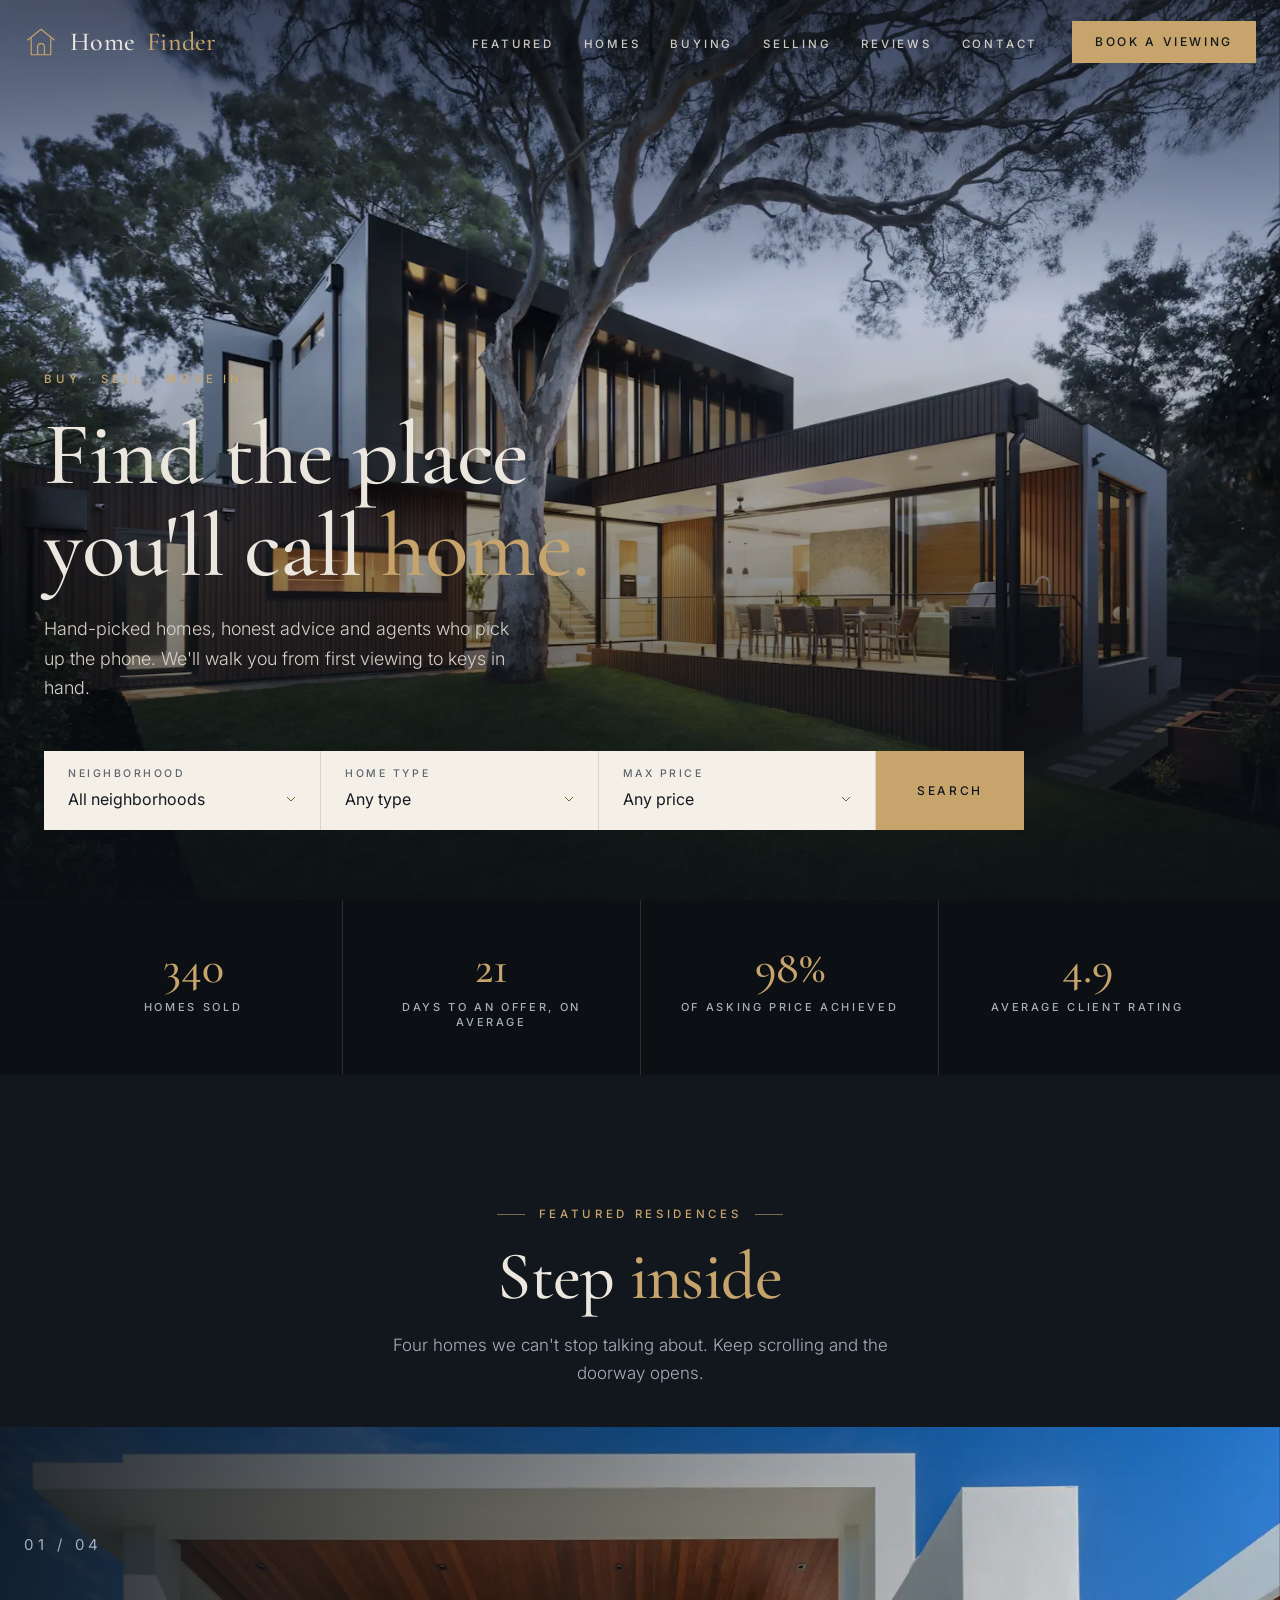
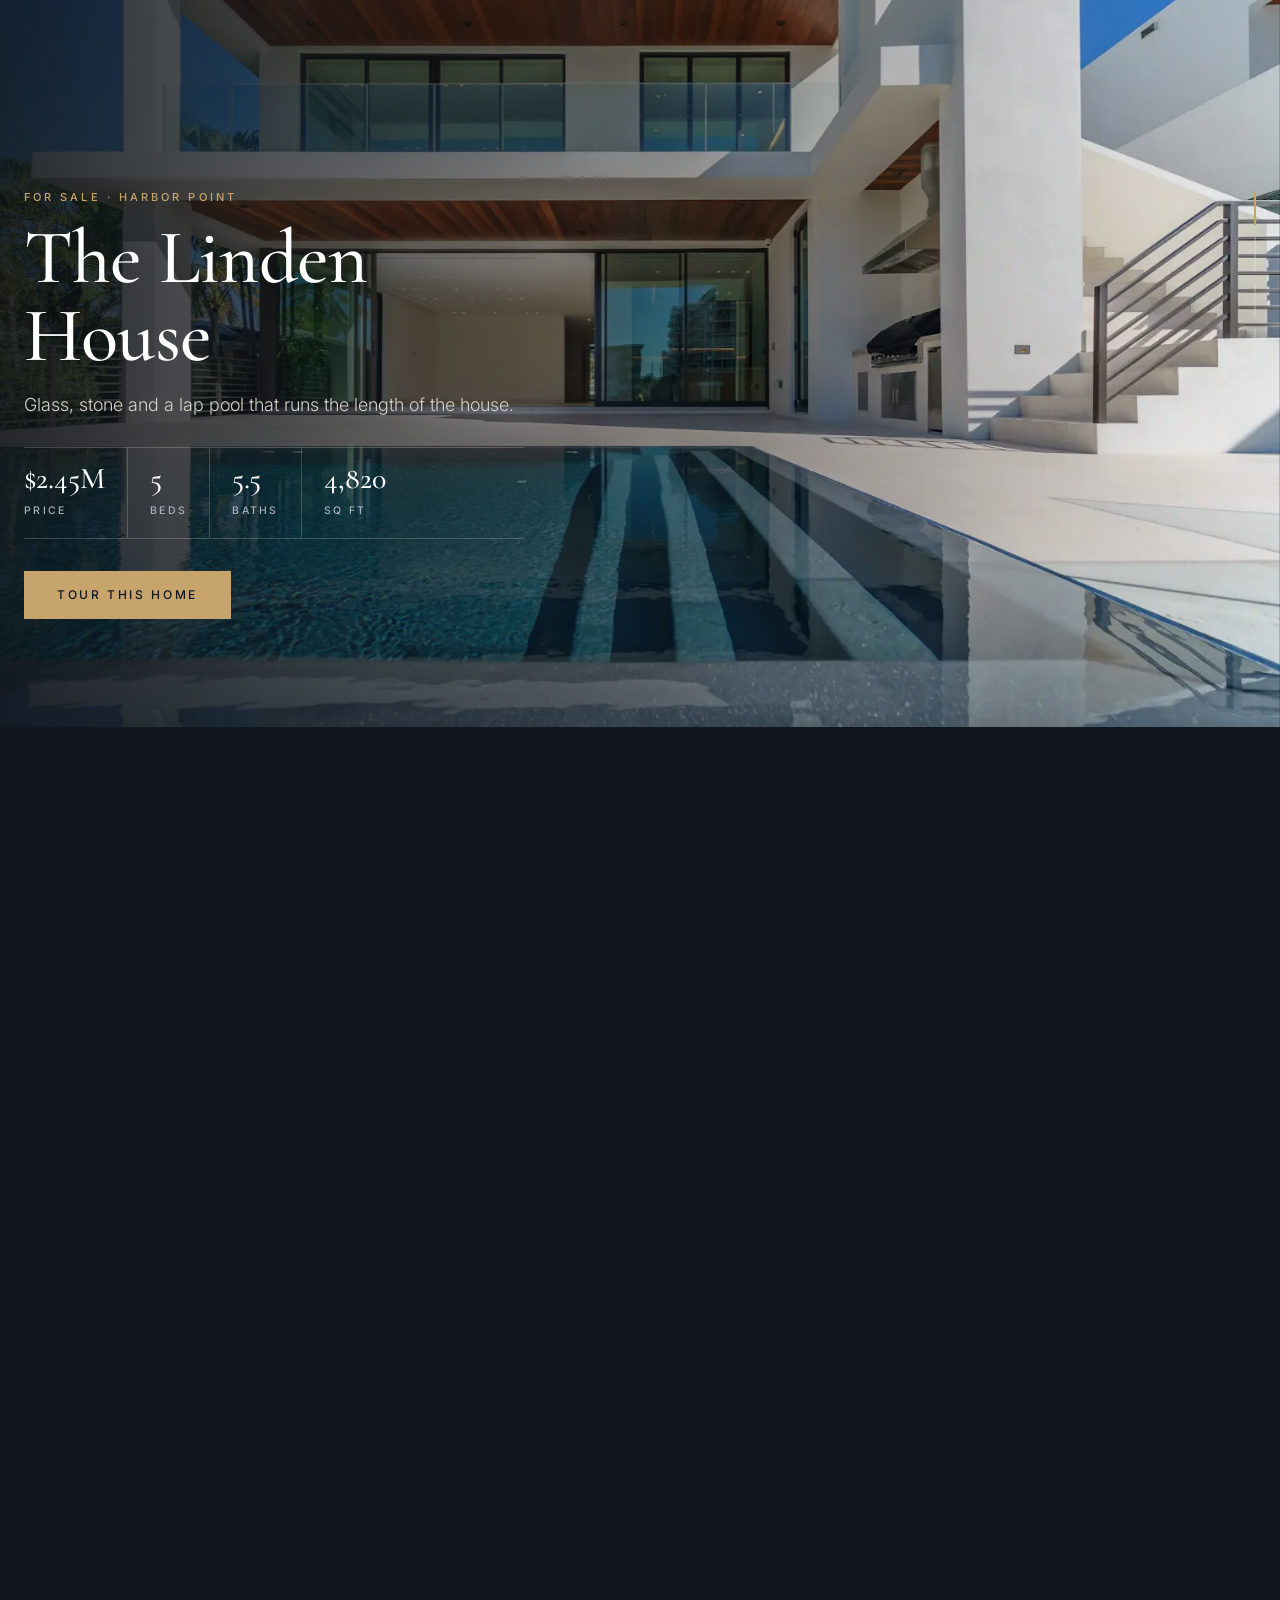
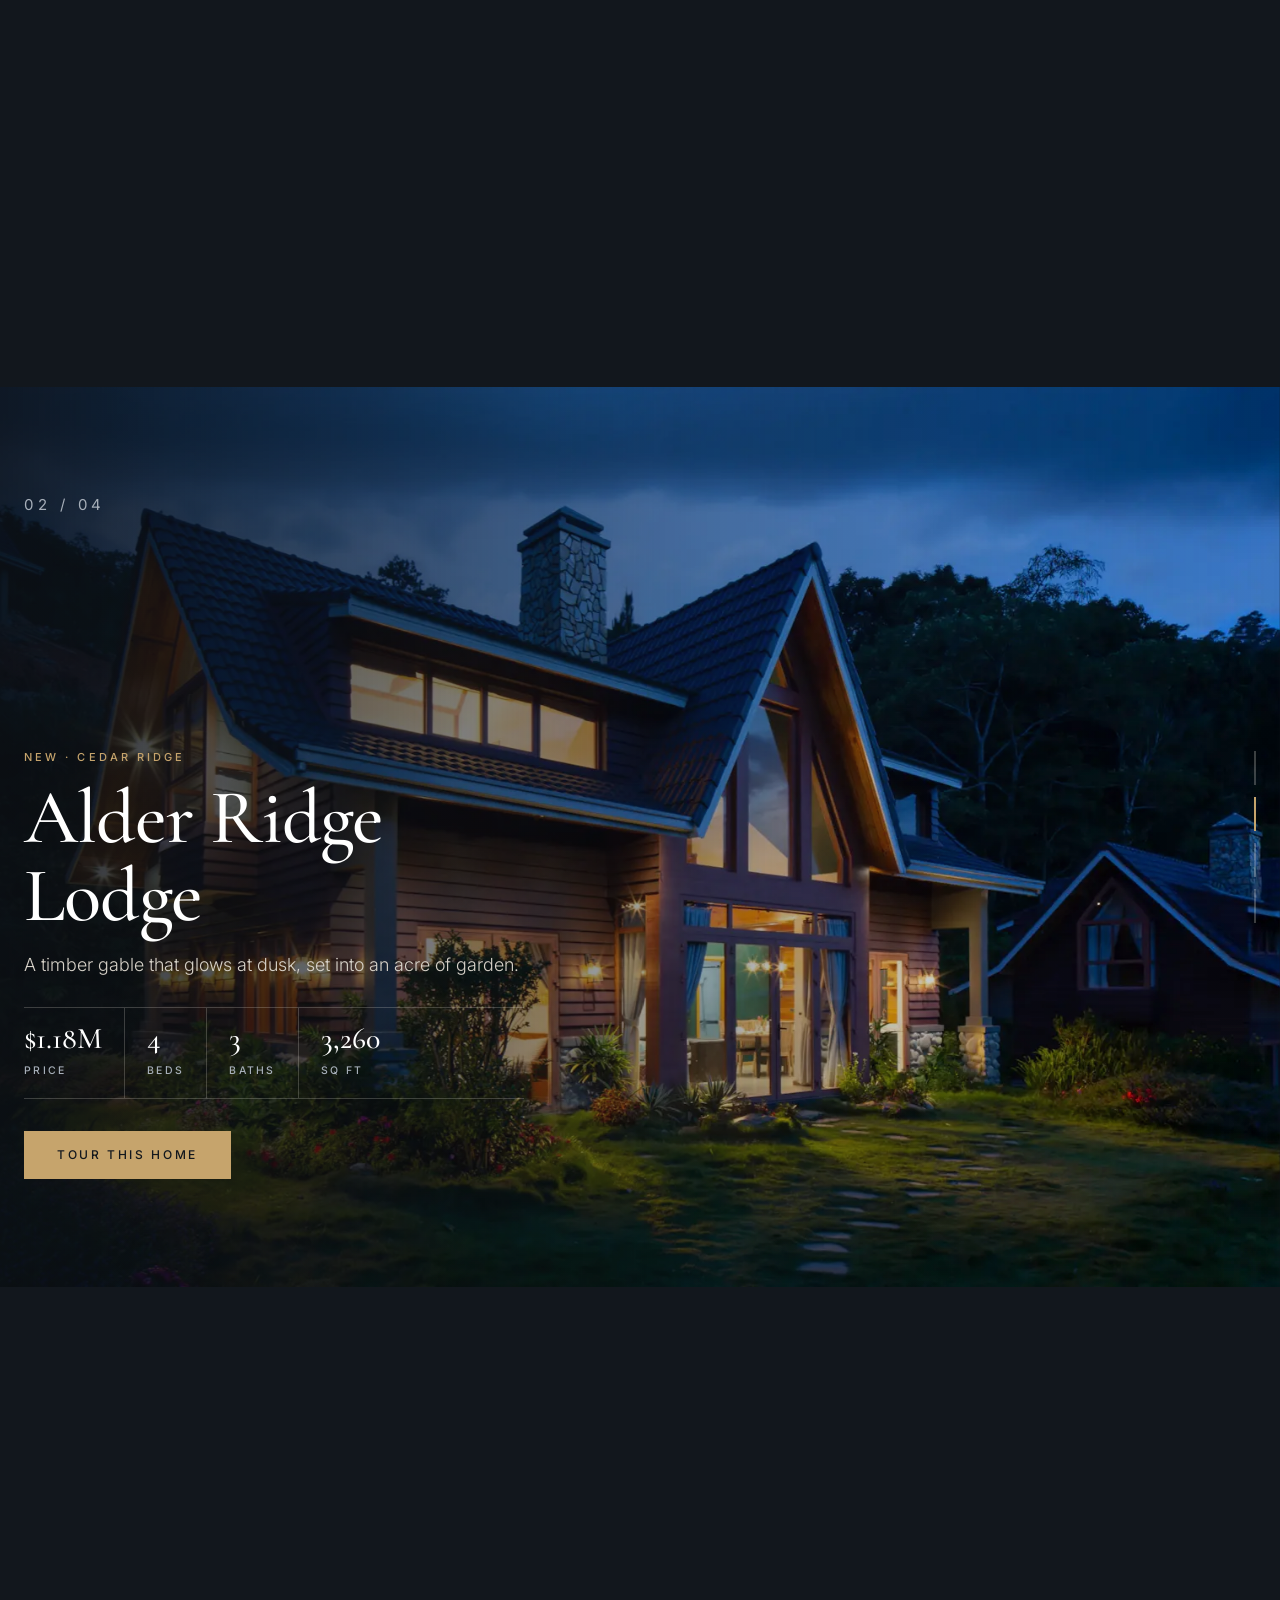
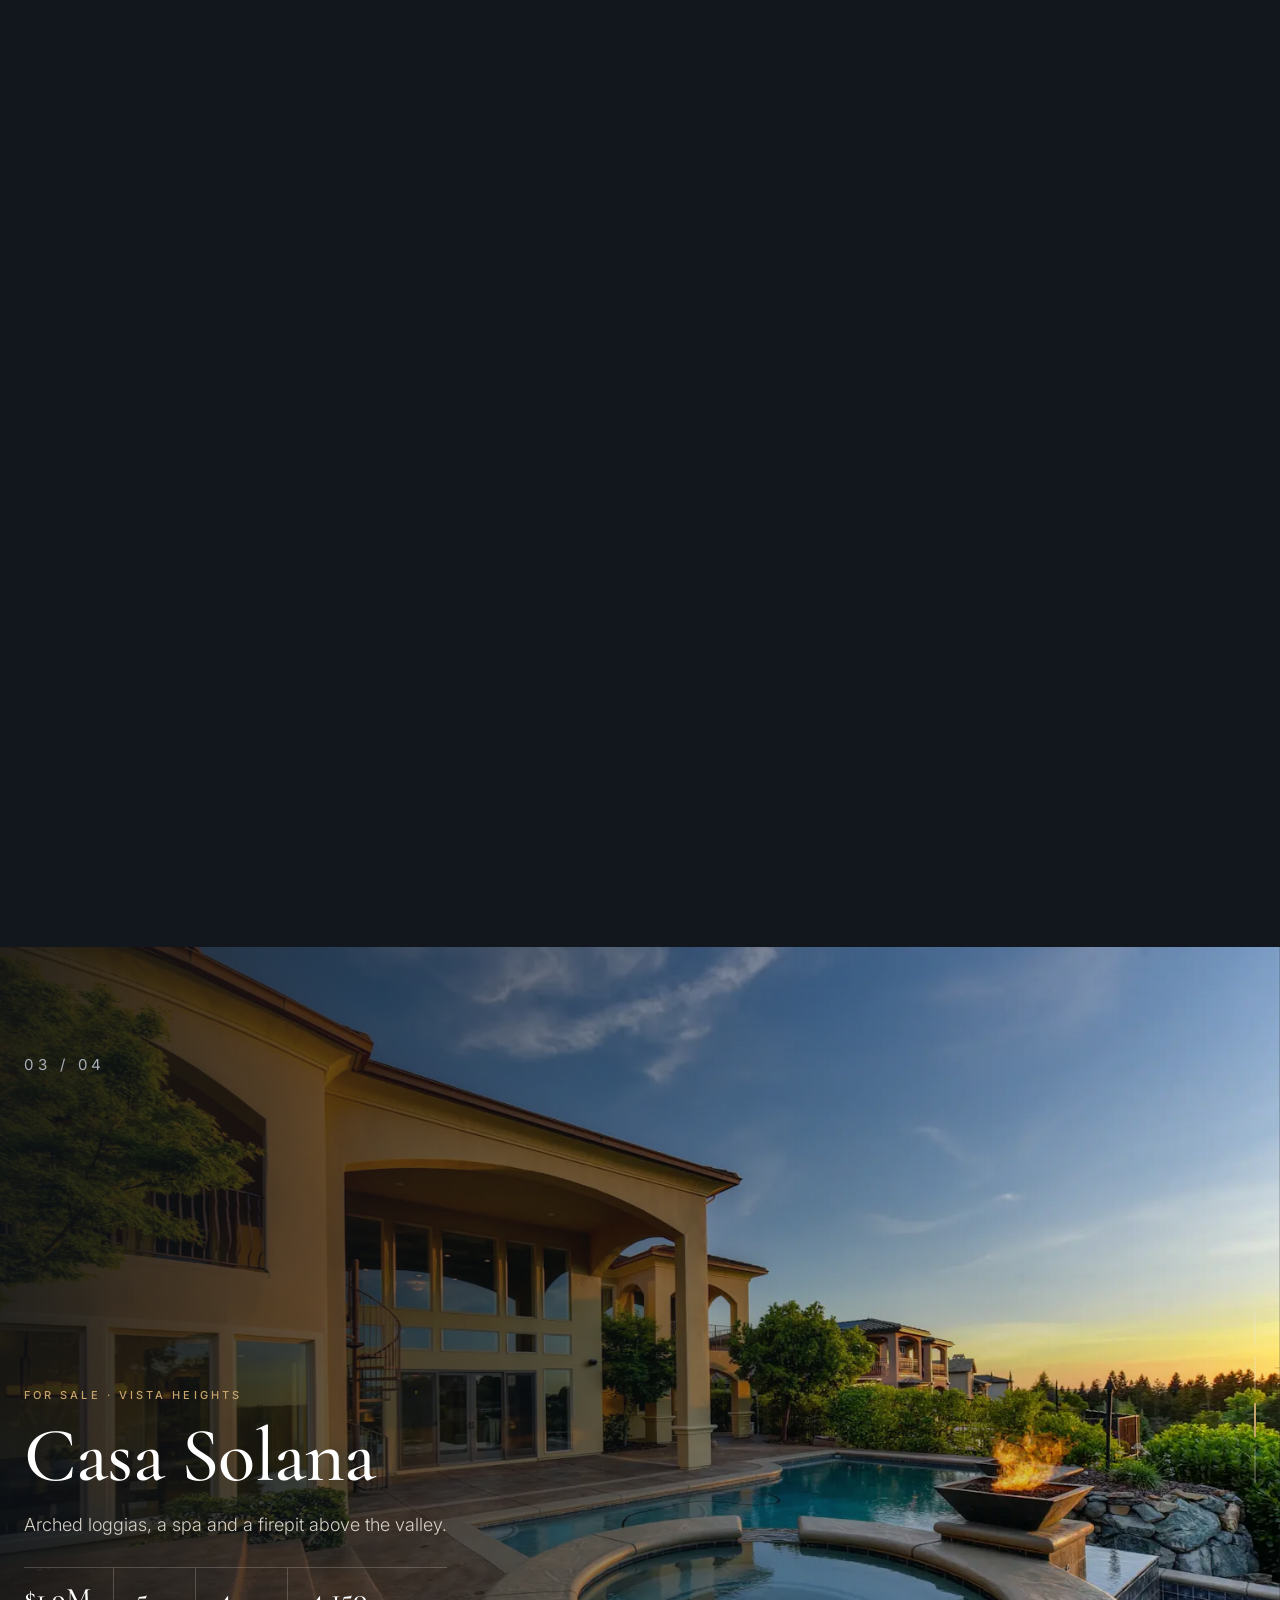
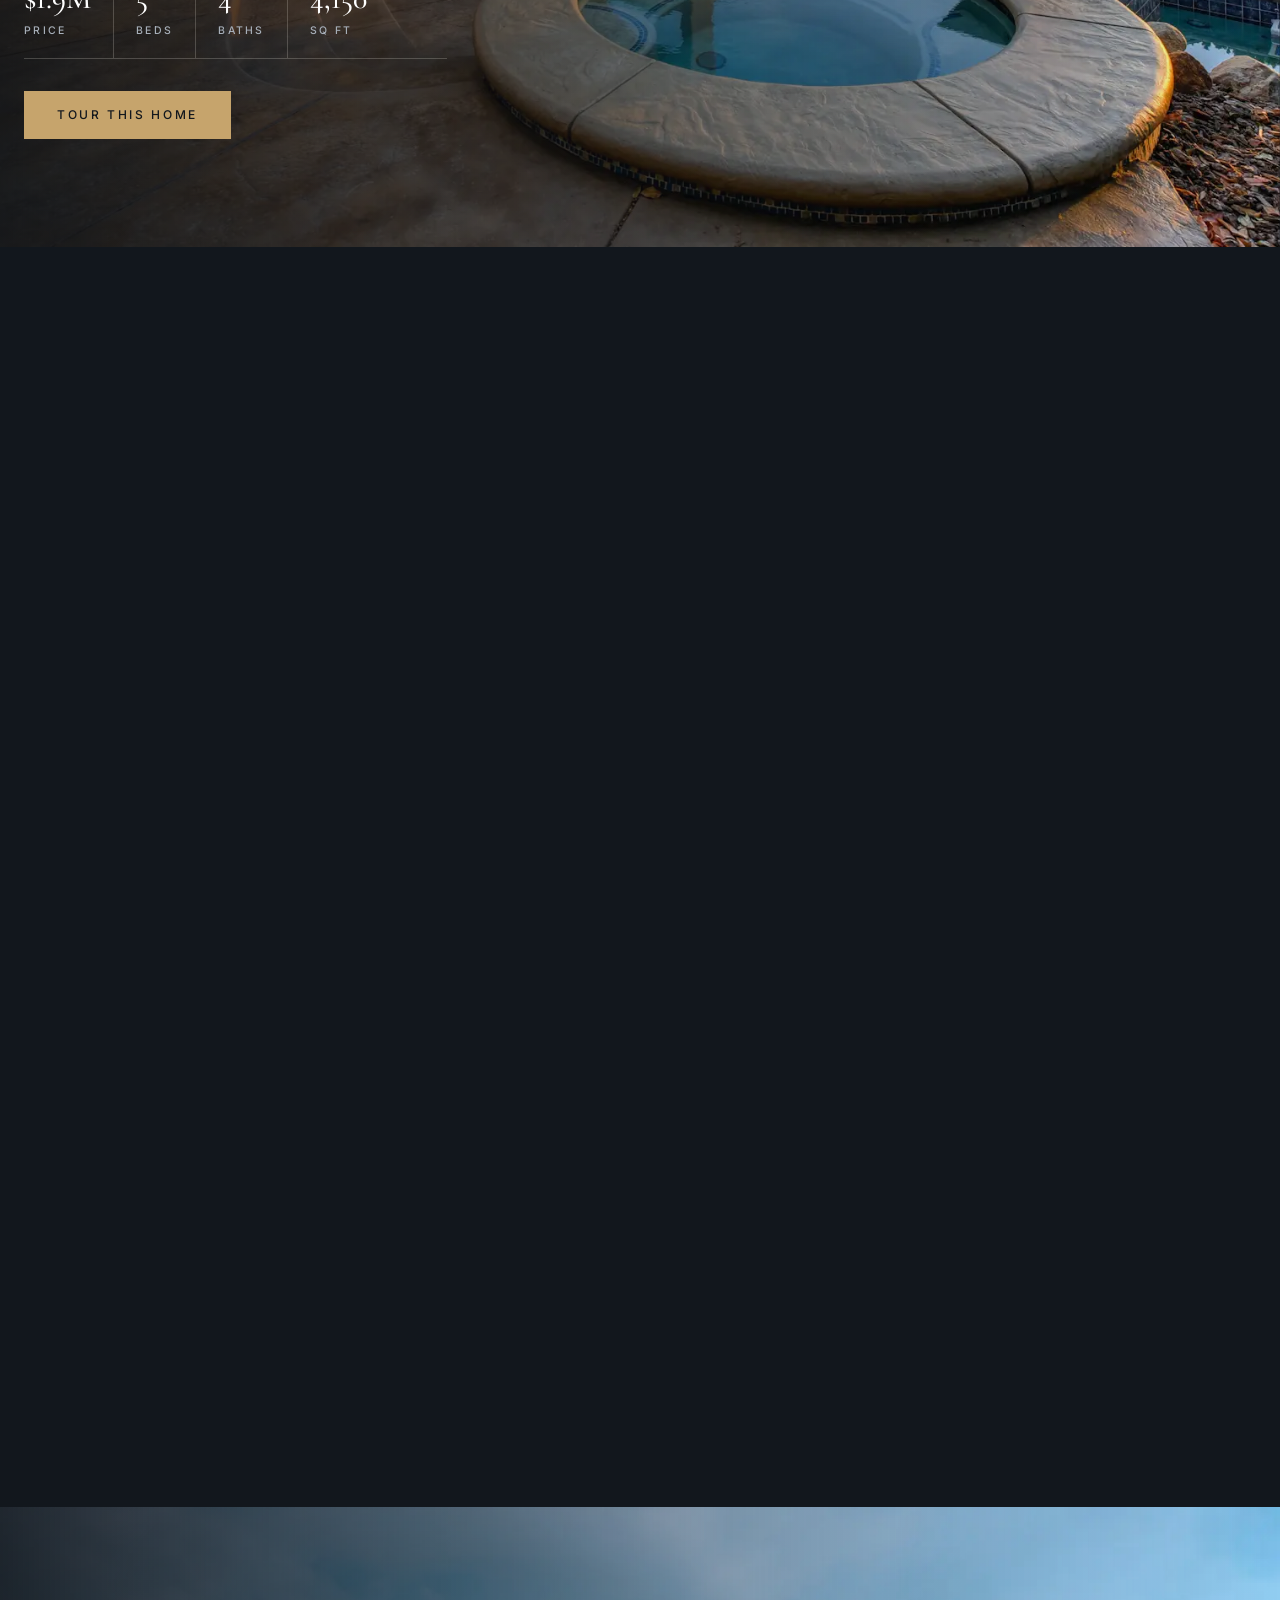
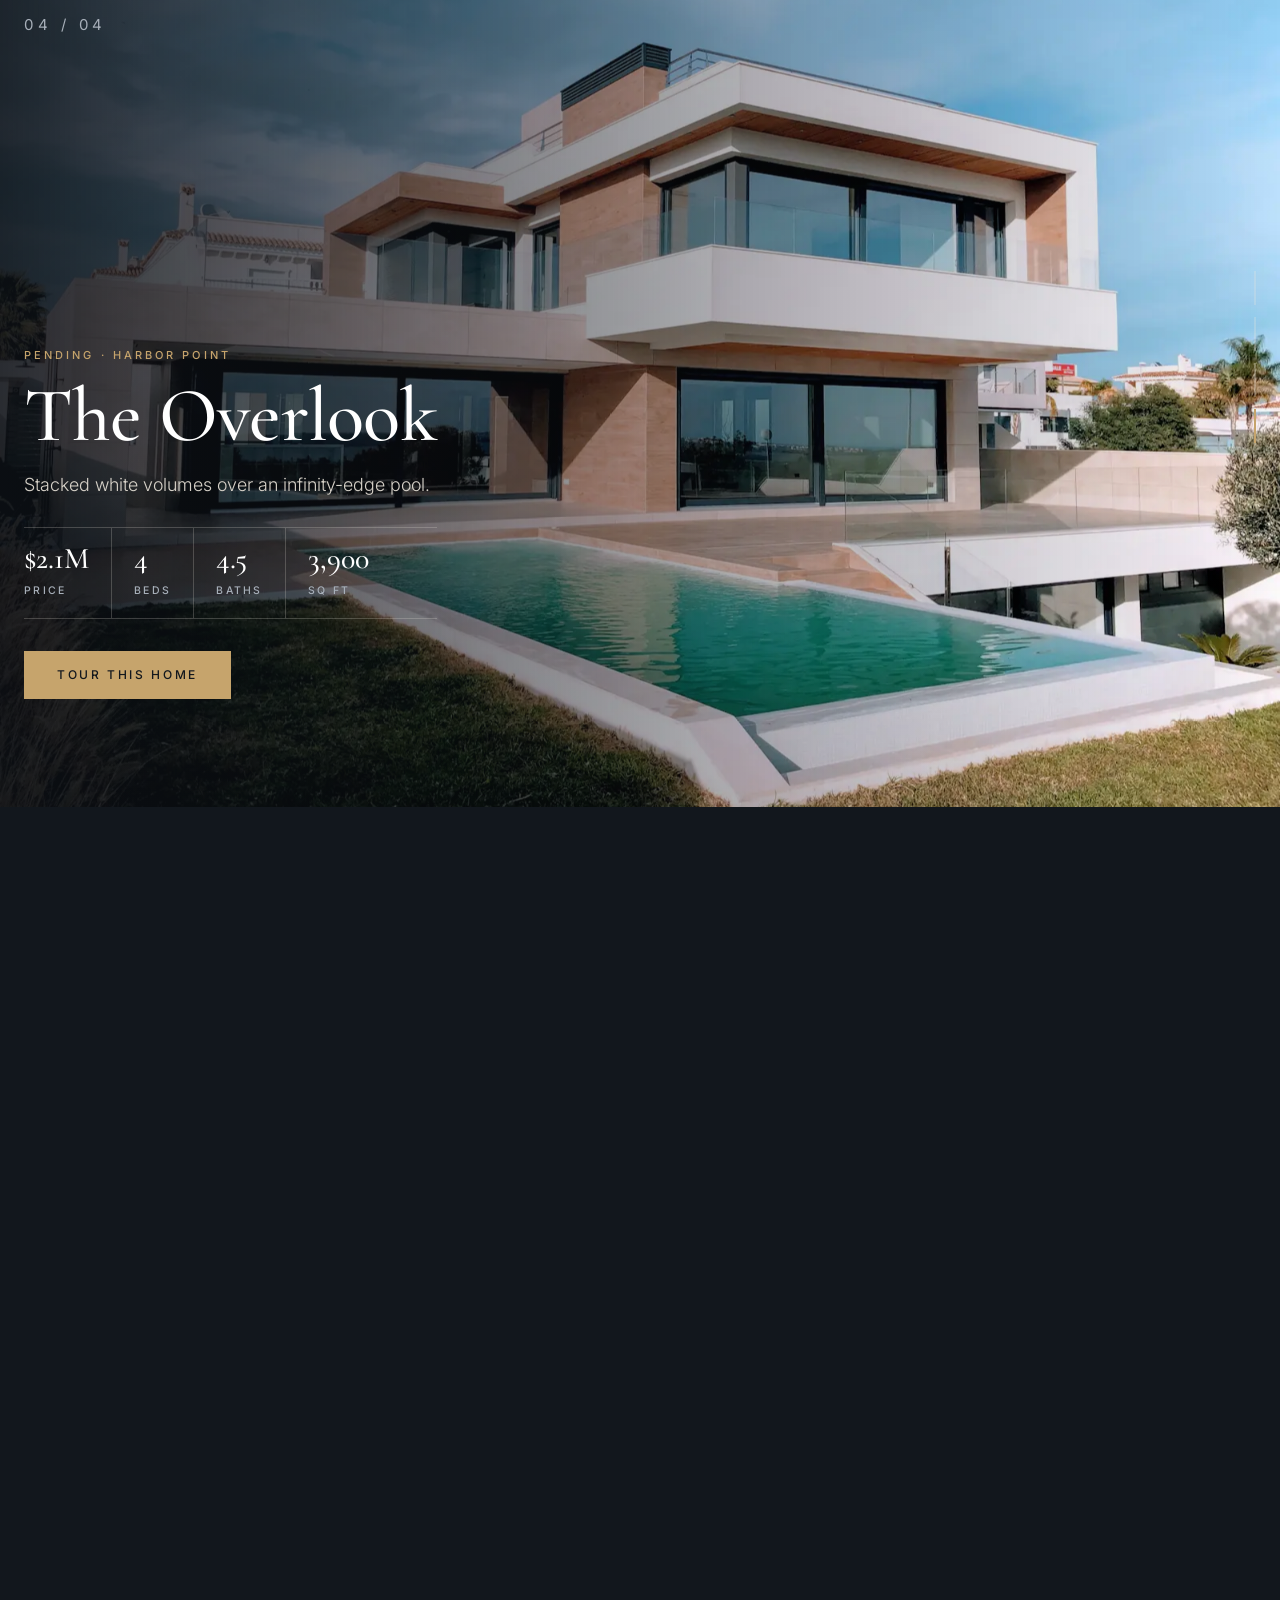
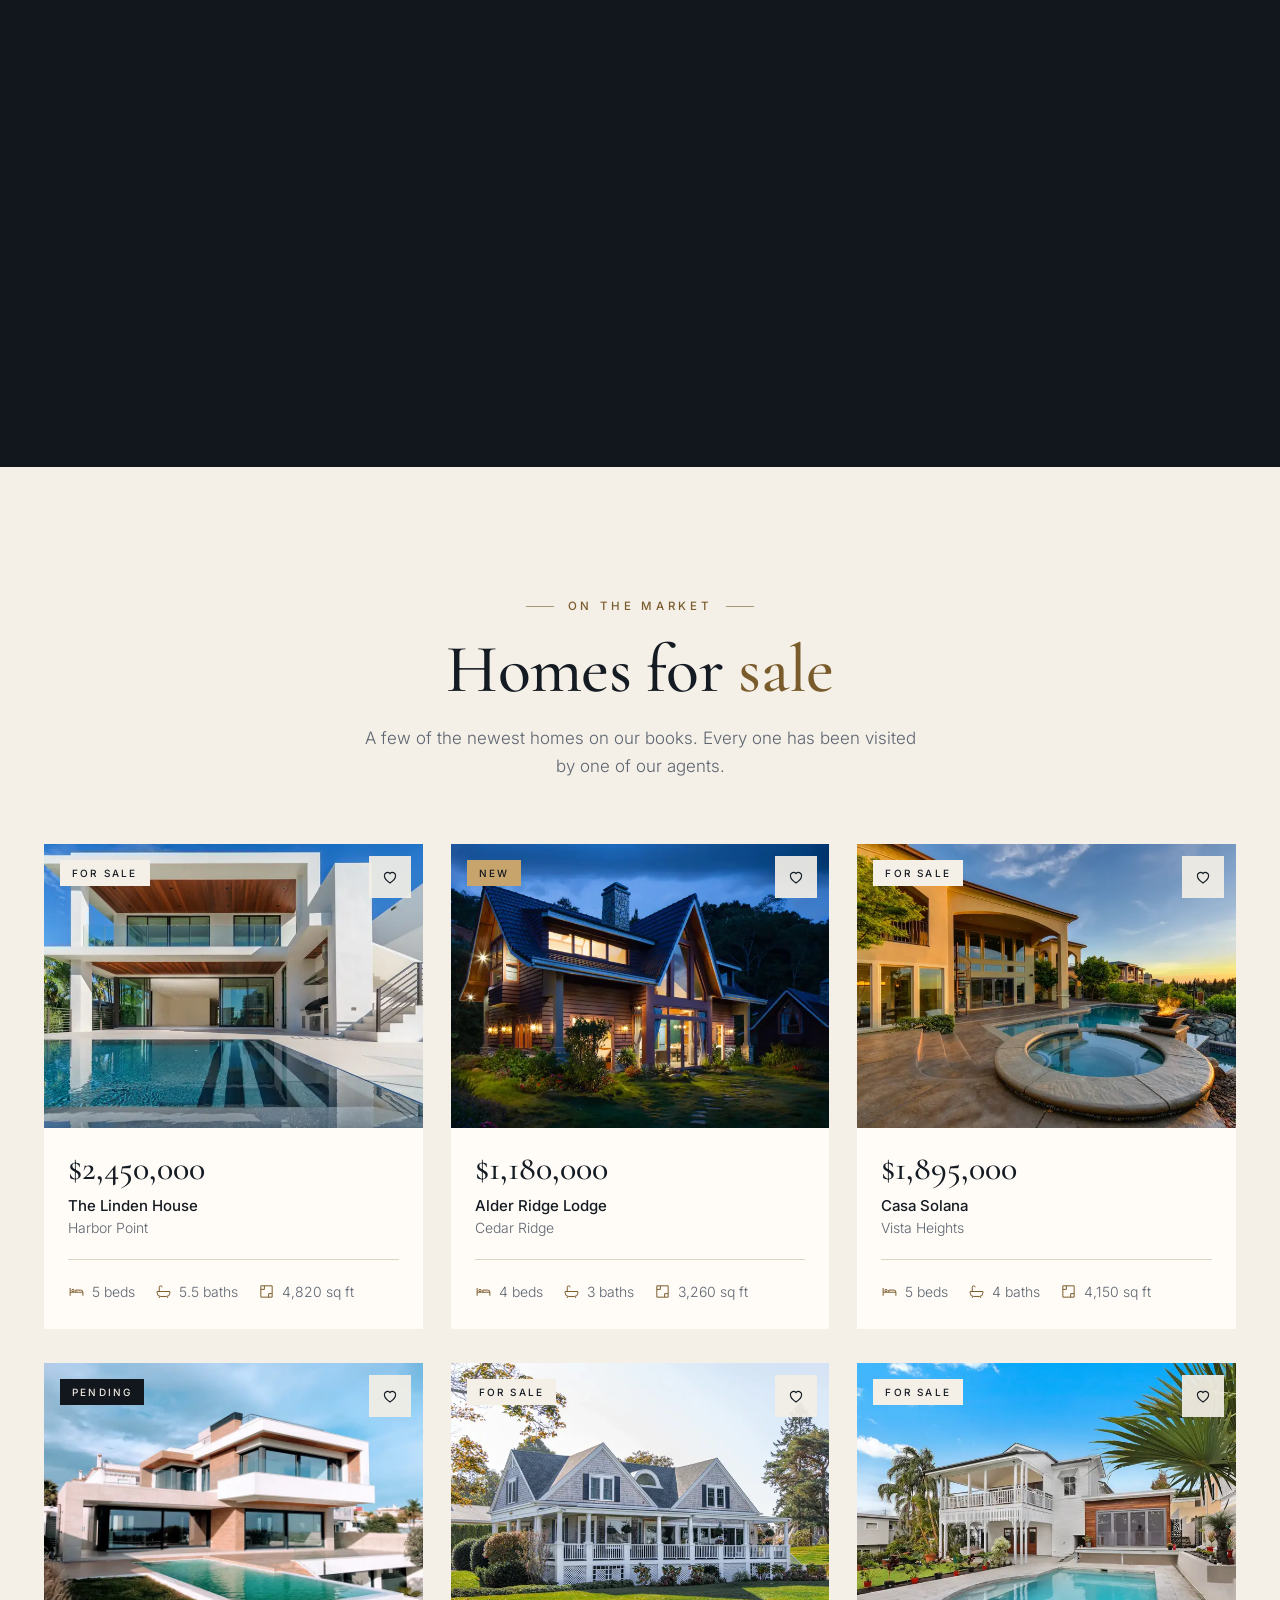
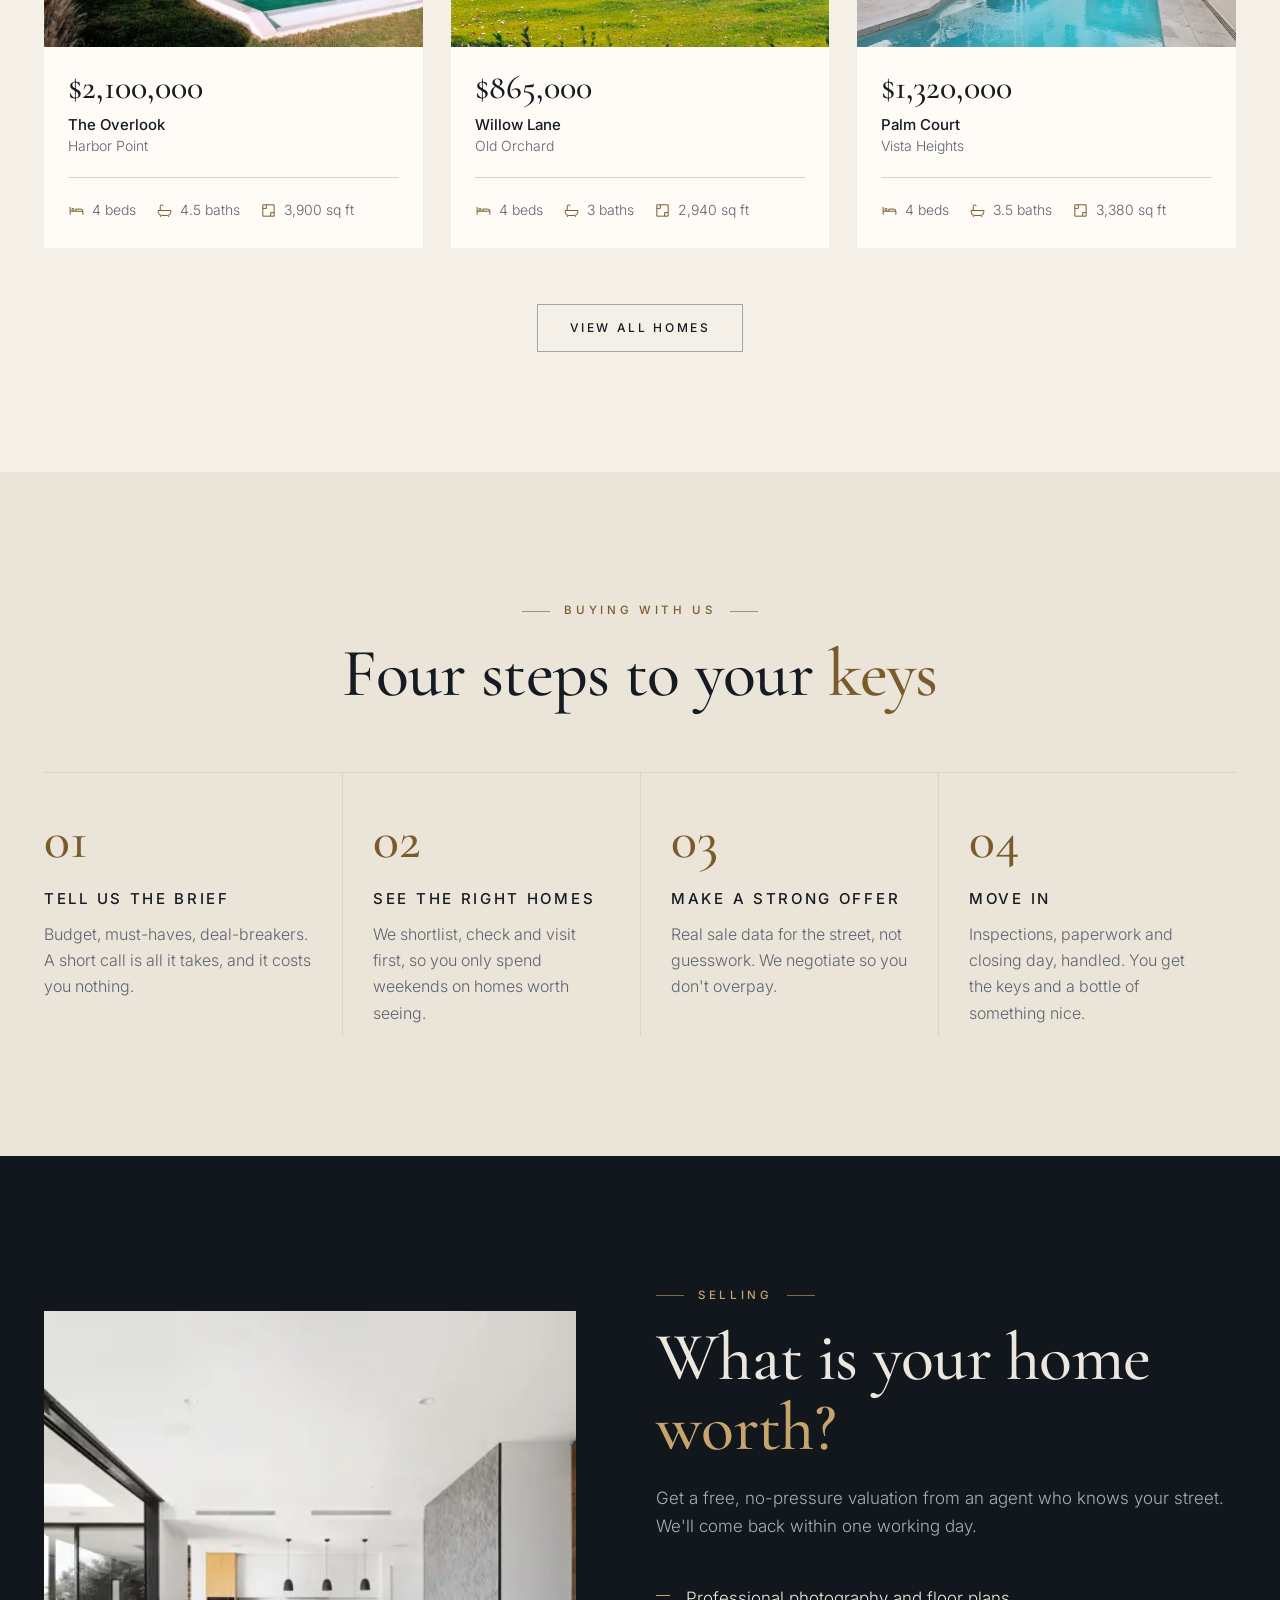
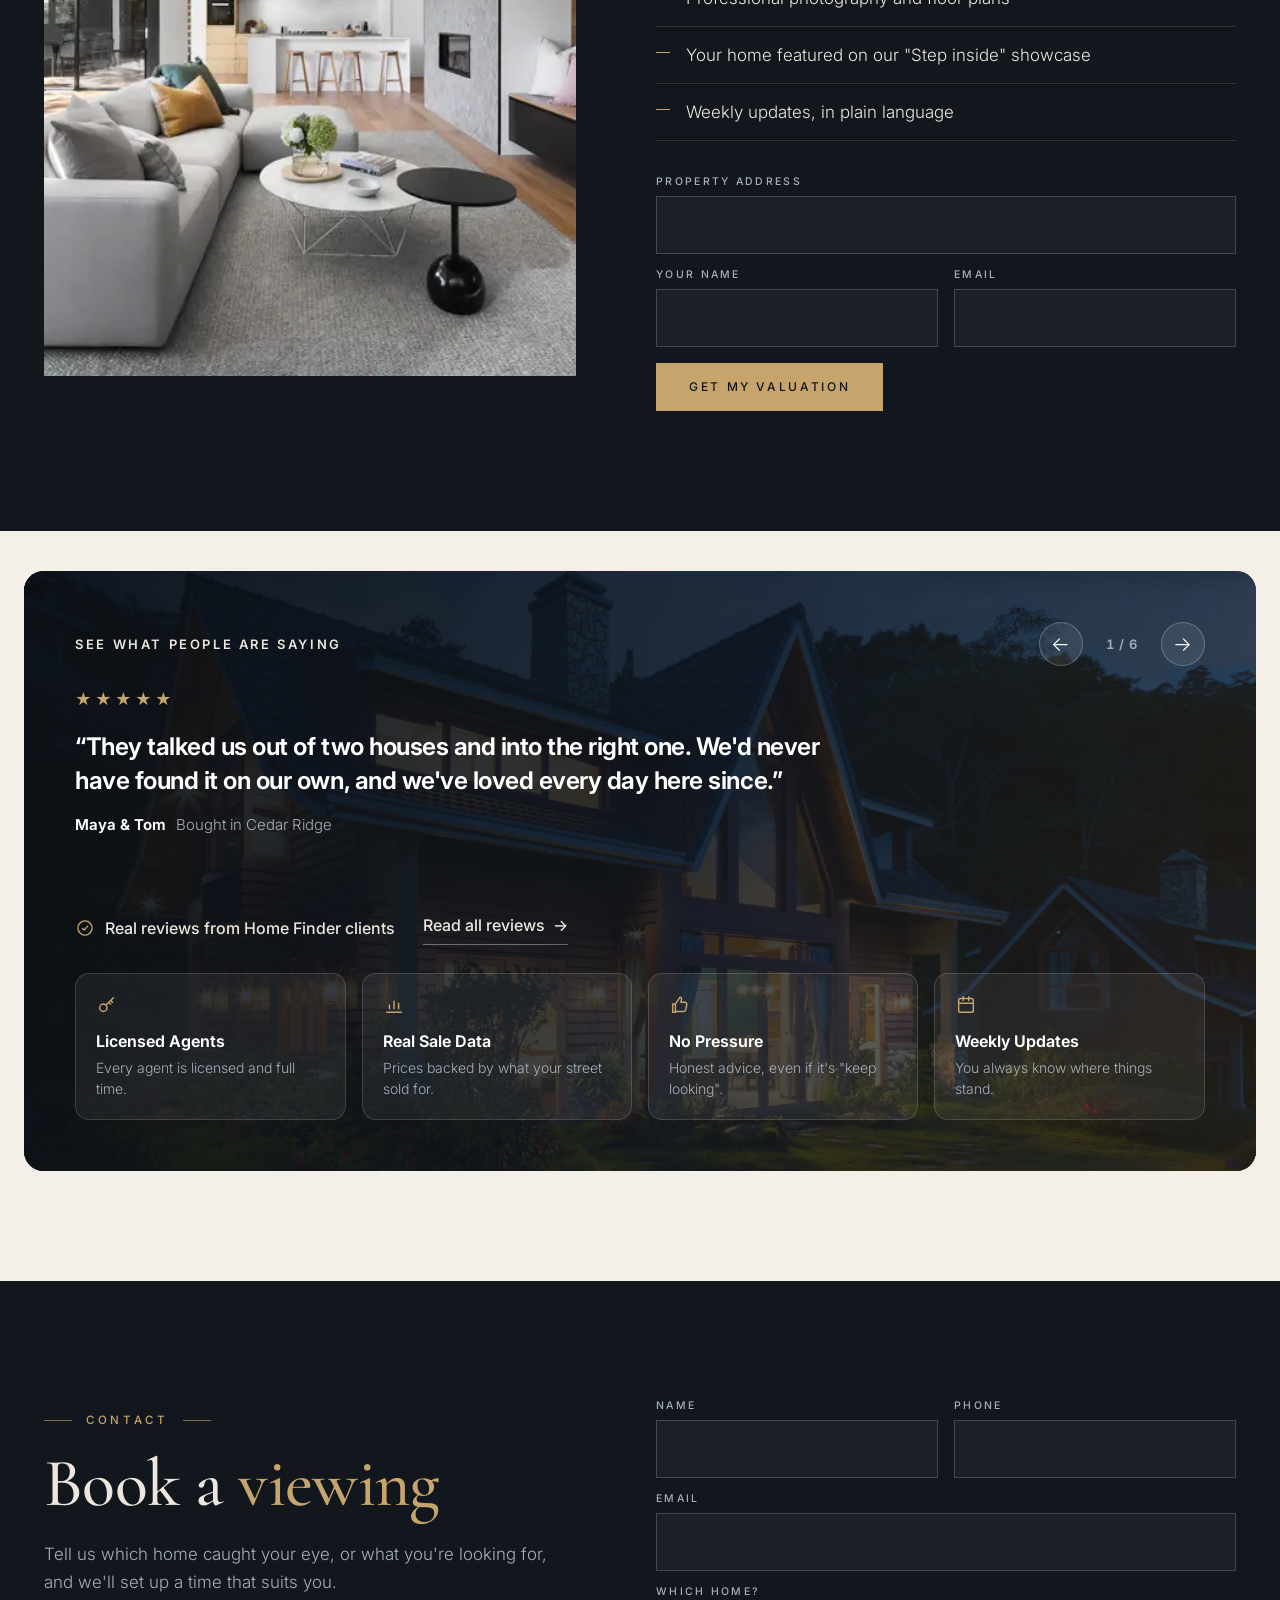
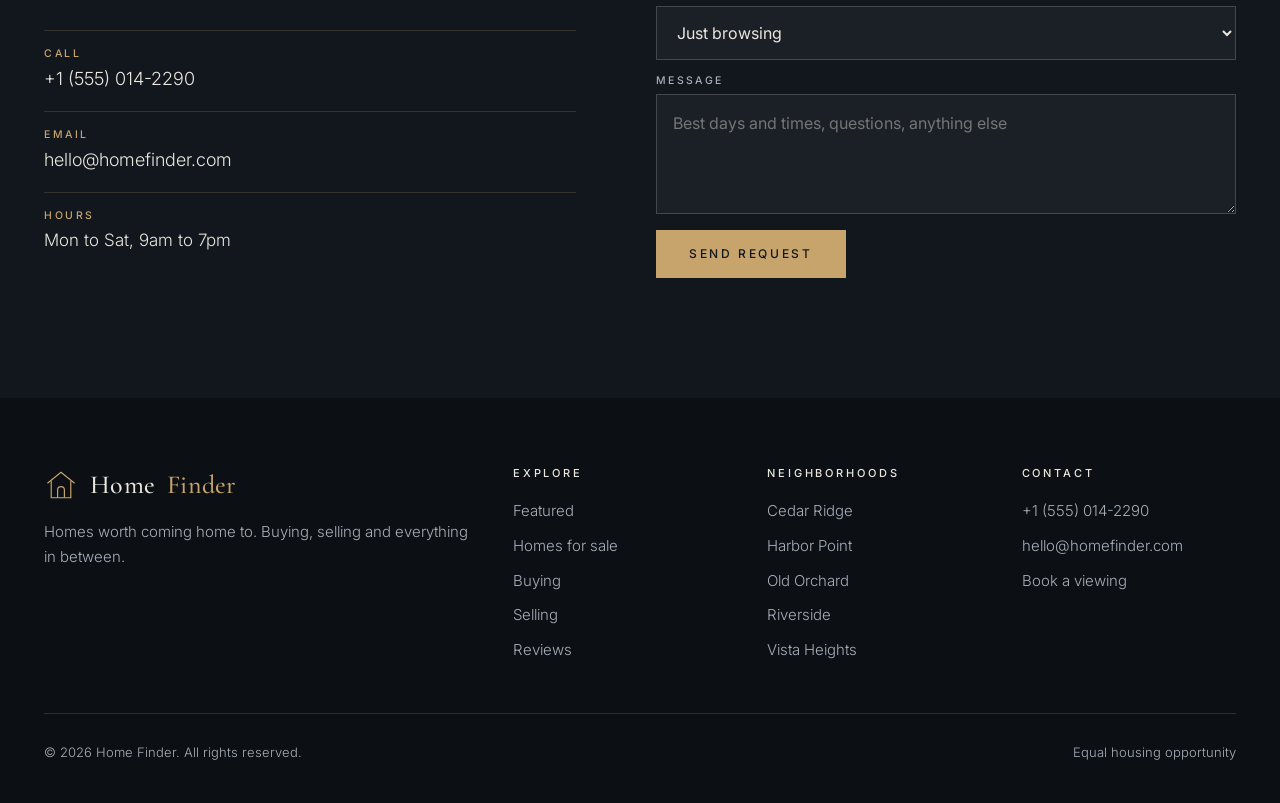
==== commit aff2abec: "Make the reviews panel smaller Co-Authored-By: Claude Opus 5.5 <noreply@anthropic.com>" ====
--- a/index.html
+++ b/index.html
@@ -9,7 +9,7 @@
 <link rel="preconnect" href="https://fonts.googleapis.com"><link rel="preconnect" href="https://fonts.gstatic.com" crossorigin>
 <link href="https://fonts.googleapis.com/css2?family=Cormorant+Garamond:wght@400;500;600&family=Inter:opsz,wght@14..32,300..600&display=swap" rel="stylesheet">
 <link rel="preload" as="image" href="images/hero-dusk.webp" fetchpriority="high">
-<link rel="stylesheet" href="style.css">
+<link rel="stylesheet" href="style.css?v=4">
 </head>
 <body>
 <a class="skip" href="#main">Skip to content</a>
--- a/style.css
+++ b/style.css
@@ -335,36 +335,36 @@
 
 /* reviews band: a rounded panel over a night photo, one review at a time with round arrows + counter
    (same layout as the Don & John site, in Home Finder colors) */
-.trust{background:var(--cream);padding:40px 24px 120px}
-.trust-card{position:relative;overflow:hidden;max-width:1600px;margin:0 auto;border-radius:24px;background:var(--night);color:var(--night-text)}
+.trust{background:var(--cream);padding:40px 24px 110px}
+.trust-card{position:relative;overflow:hidden;max-width:1240px;margin:0 auto;border-radius:20px;background:var(--night);color:var(--night-text)}
 .trust-bg{position:absolute;inset:0;width:100%;height:100%;object-fit:cover}
 .trust-card::before{content:"";position:absolute;inset:0;z-index:1;background:linear-gradient(105deg,rgba(12,16,21,.95) 0%,rgba(18,23,29,.84) 55%,rgba(48,40,28,.62) 100%)}
-.trust-in{position:relative;z-index:2;padding:clamp(36px,5vw,80px)}
-.trust-head{display:flex;justify-content:space-between;align-items:center;gap:20px;flex-wrap:wrap;margin-bottom:26px}
+.trust-in{position:relative;z-index:2;padding:clamp(28px,4vw,56px)}
+.trust-head{display:flex;justify-content:space-between;align-items:center;gap:20px;flex-wrap:wrap;margin-bottom:20px}
 .trust-label{font:600 13px/1 var(--sans);letter-spacing:.2em;text-transform:uppercase;color:var(--night-text)}
 .trust-nav{display:flex;align-items:center;gap:22px}
 .trust-count{font:600 13px/1 var(--sans);letter-spacing:.08em;color:var(--night-muted);min-width:34px;text-align:center;font-variant-numeric:tabular-nums}
-.trust-arrow{width:52px;height:52px;border-radius:50%;background:rgba(255,255,255,.08);border:1px solid rgba(236,231,222,.28);color:#fff;font-size:20px;cursor:pointer;transition:background .25s,border-color .25s,transform .2s,box-shadow .25s}
+.trust-arrow{width:44px;height:44px;border-radius:50%;background:rgba(255,255,255,.08);border:1px solid rgba(236,231,222,.28);color:#fff;font-size:20px;cursor:pointer;transition:background .25s,border-color .25s,transform .2s,box-shadow .25s}
 .trust-arrow:hover{background:rgba(255,255,255,.16);border-color:var(--brass);transform:translateY(-2px);box-shadow:0 10px 22px -8px rgba(0,0,0,.45)}
 .trust-arrow:active{transform:scale(.94)}
 .trust-slider{overflow:hidden}
 .trust-track{display:flex;transition:transform .6s cubic-bezier(.2,.7,.2,1);touch-action:pan-y}
 .trust-slide{flex:0 0 100%;min-width:100%;margin:0}
-.trust-slide .stars{color:var(--brass);font-size:19px;letter-spacing:.18em;margin-bottom:20px}
-.trust-slide blockquote{margin:0;max-width:880px;font:650 clamp(22px,2.5vw,32px)/1.38 var(--sans);letter-spacing:-.02em;color:#fff}
-.trust-slide figcaption{margin-top:20px;font-size:16px;color:var(--night-muted)}
+.trust-slide .stars{color:var(--brass);font-size:16px;letter-spacing:.18em;margin-bottom:16px}
+.trust-slide blockquote{margin:0;max-width:760px;font:650 clamp(19px,1.9vw,25px)/1.4 var(--sans);letter-spacing:-.02em;color:#fff}
+.trust-slide figcaption{margin-top:16px;font-size:15px;color:var(--night-muted)}
 .trust-slide figcaption b{color:#fff;font-weight:650;margin-right:10px}
-.trust-sources{display:flex;flex-wrap:wrap;align-items:center;gap:14px 30px;margin-top:64px}
+.trust-sources{display:flex;flex-wrap:wrap;align-items:center;gap:12px 28px;margin-top:40px}
 .trust-note{display:inline-flex;align-items:center;gap:10px;font-size:16px;font-weight:500;color:var(--night-text)}
 .trust-note svg{width:20px;height:20px;fill:none;stroke:var(--brass);stroke-width:1.6}
 .trust-link{display:inline-flex;gap:8px;font-size:16px;font-weight:500;text-decoration:none;color:var(--night-text);padding-bottom:6px;border-bottom:1px solid rgba(236,231,222,.4);white-space:nowrap;transition:border-color .25s,color .25s}
 .trust-link:hover{border-color:var(--brass);color:var(--brass)}
-.trust-points{display:grid;grid-template-columns:repeat(4,1fr);gap:20px;margin-top:36px}
-.trust-points div{padding:28px 24px;border-radius:16px;border:1px solid rgba(236,231,222,.16);background:rgba(255,255,255,.06);display:flex;flex-direction:column;gap:6px;transition:background .25s,transform .25s}
+.trust-points{display:grid;grid-template-columns:repeat(4,1fr);gap:16px;margin-top:28px}
+.trust-points div{padding:20px;border-radius:14px;border:1px solid rgba(236,231,222,.16);background:rgba(255,255,255,.06);display:flex;flex-direction:column;gap:6px;transition:background .25s,transform .25s}
 .trust-points div:hover{background:rgba(255,255,255,.12);transform:translateY(-3px)}
-.trust-points svg{width:26px;height:26px;fill:none;stroke:var(--brass);stroke-width:1.6;stroke-linecap:round;stroke-linejoin:round;margin-bottom:16px}
-.trust-points b{font:650 17px/1.2 var(--sans);color:#fff}
-.trust-points span{font-size:15px;line-height:1.5;color:var(--night-muted)}
+.trust-points svg{width:22px;height:22px;fill:none;stroke:var(--brass);stroke-width:1.6;stroke-linecap:round;stroke-linejoin:round;margin-bottom:10px}
+.trust-points b{font:650 16px/1.2 var(--sans);color:#fff}
+.trust-points span{font-size:14px;line-height:1.5;color:var(--night-muted)}
 .reviews-page .quotes{margin-top:0}
 .reviews-page .quote footer b{color:var(--ink)}
 .trust-sources.light{border-color:var(--line);justify-content:center}
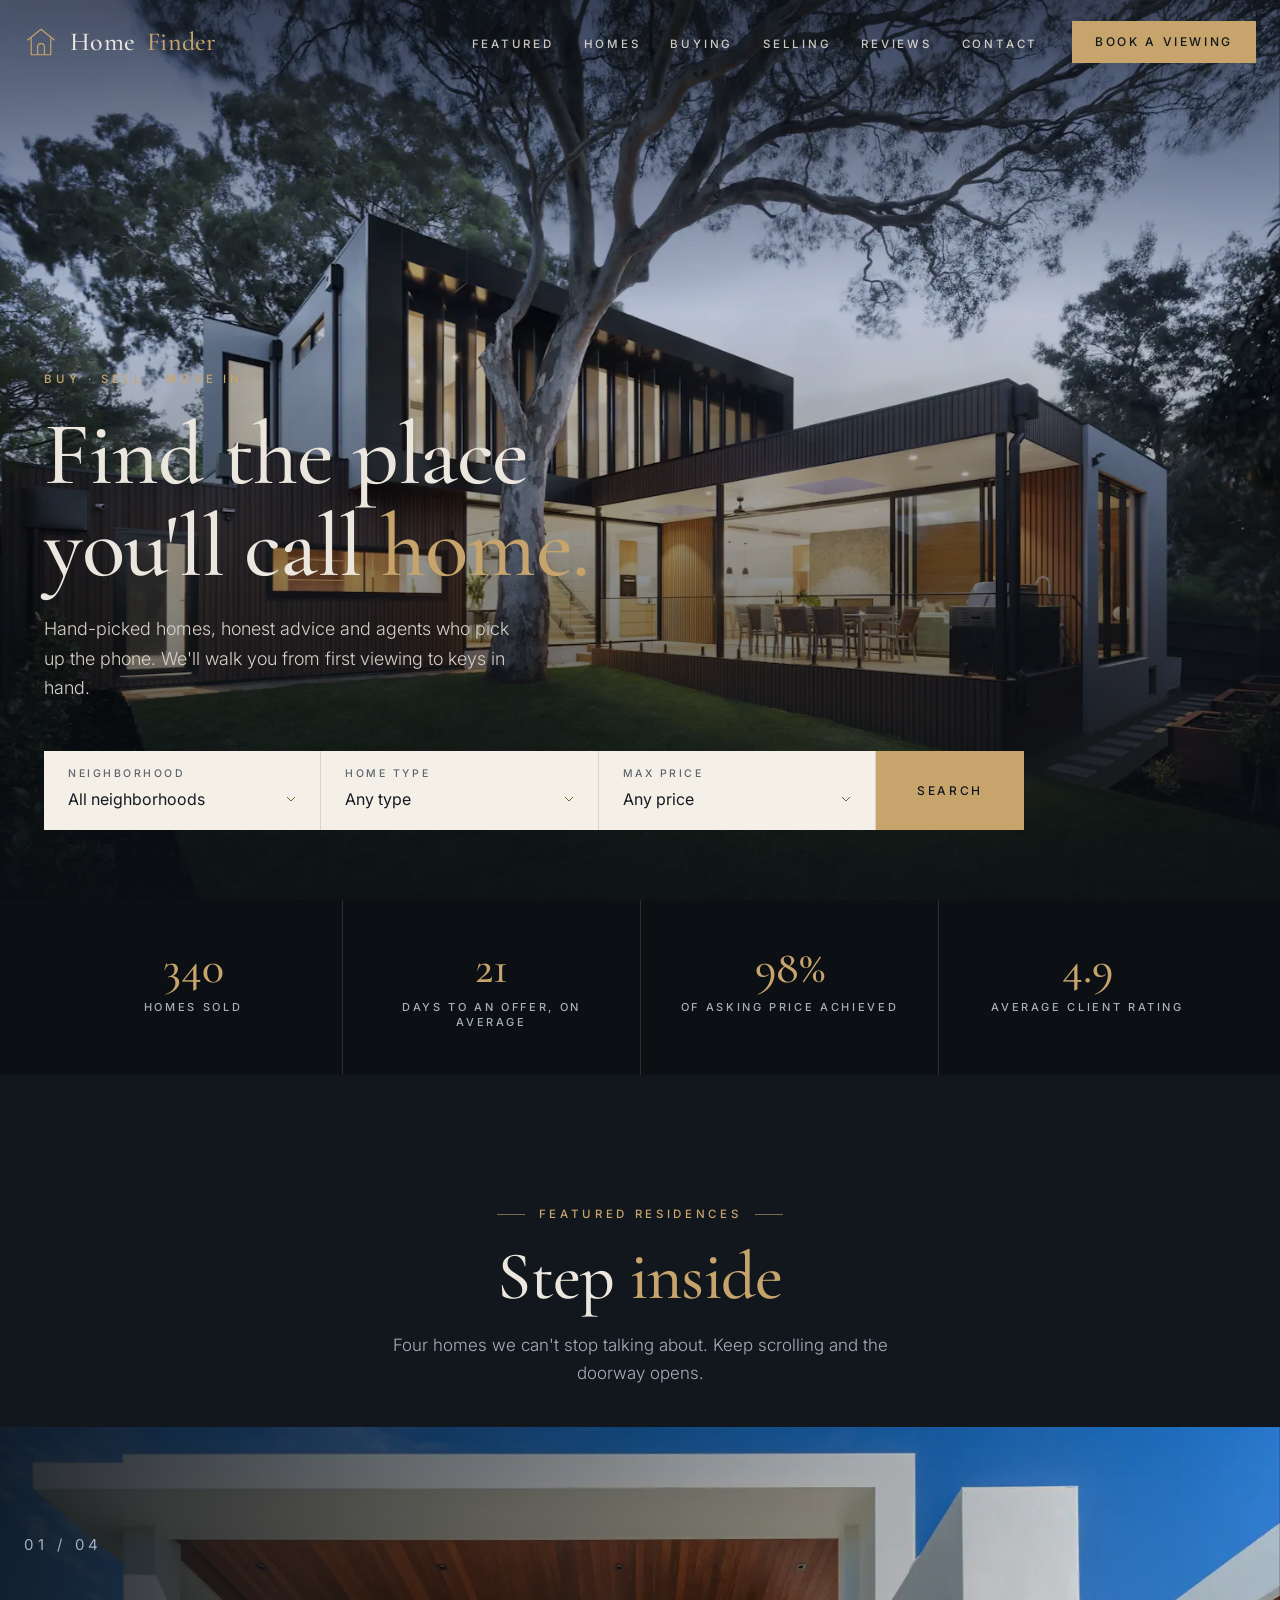
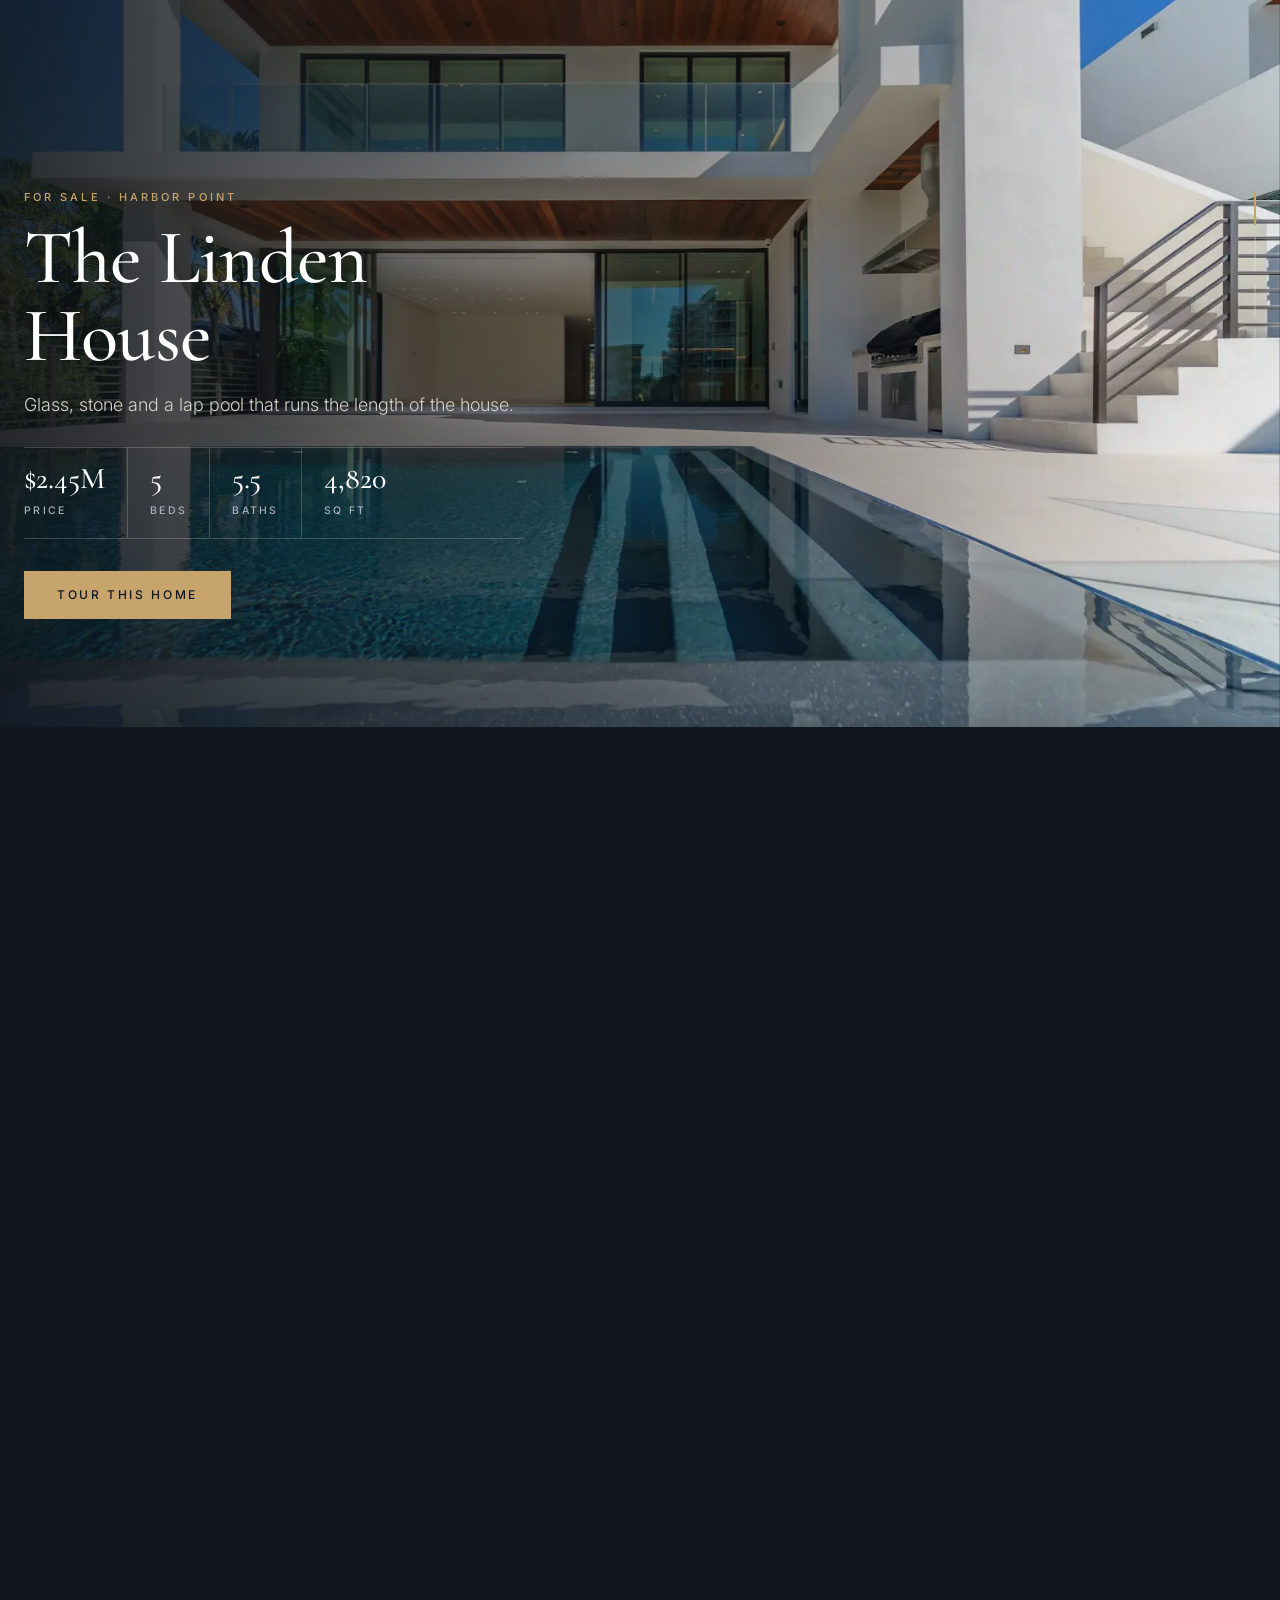
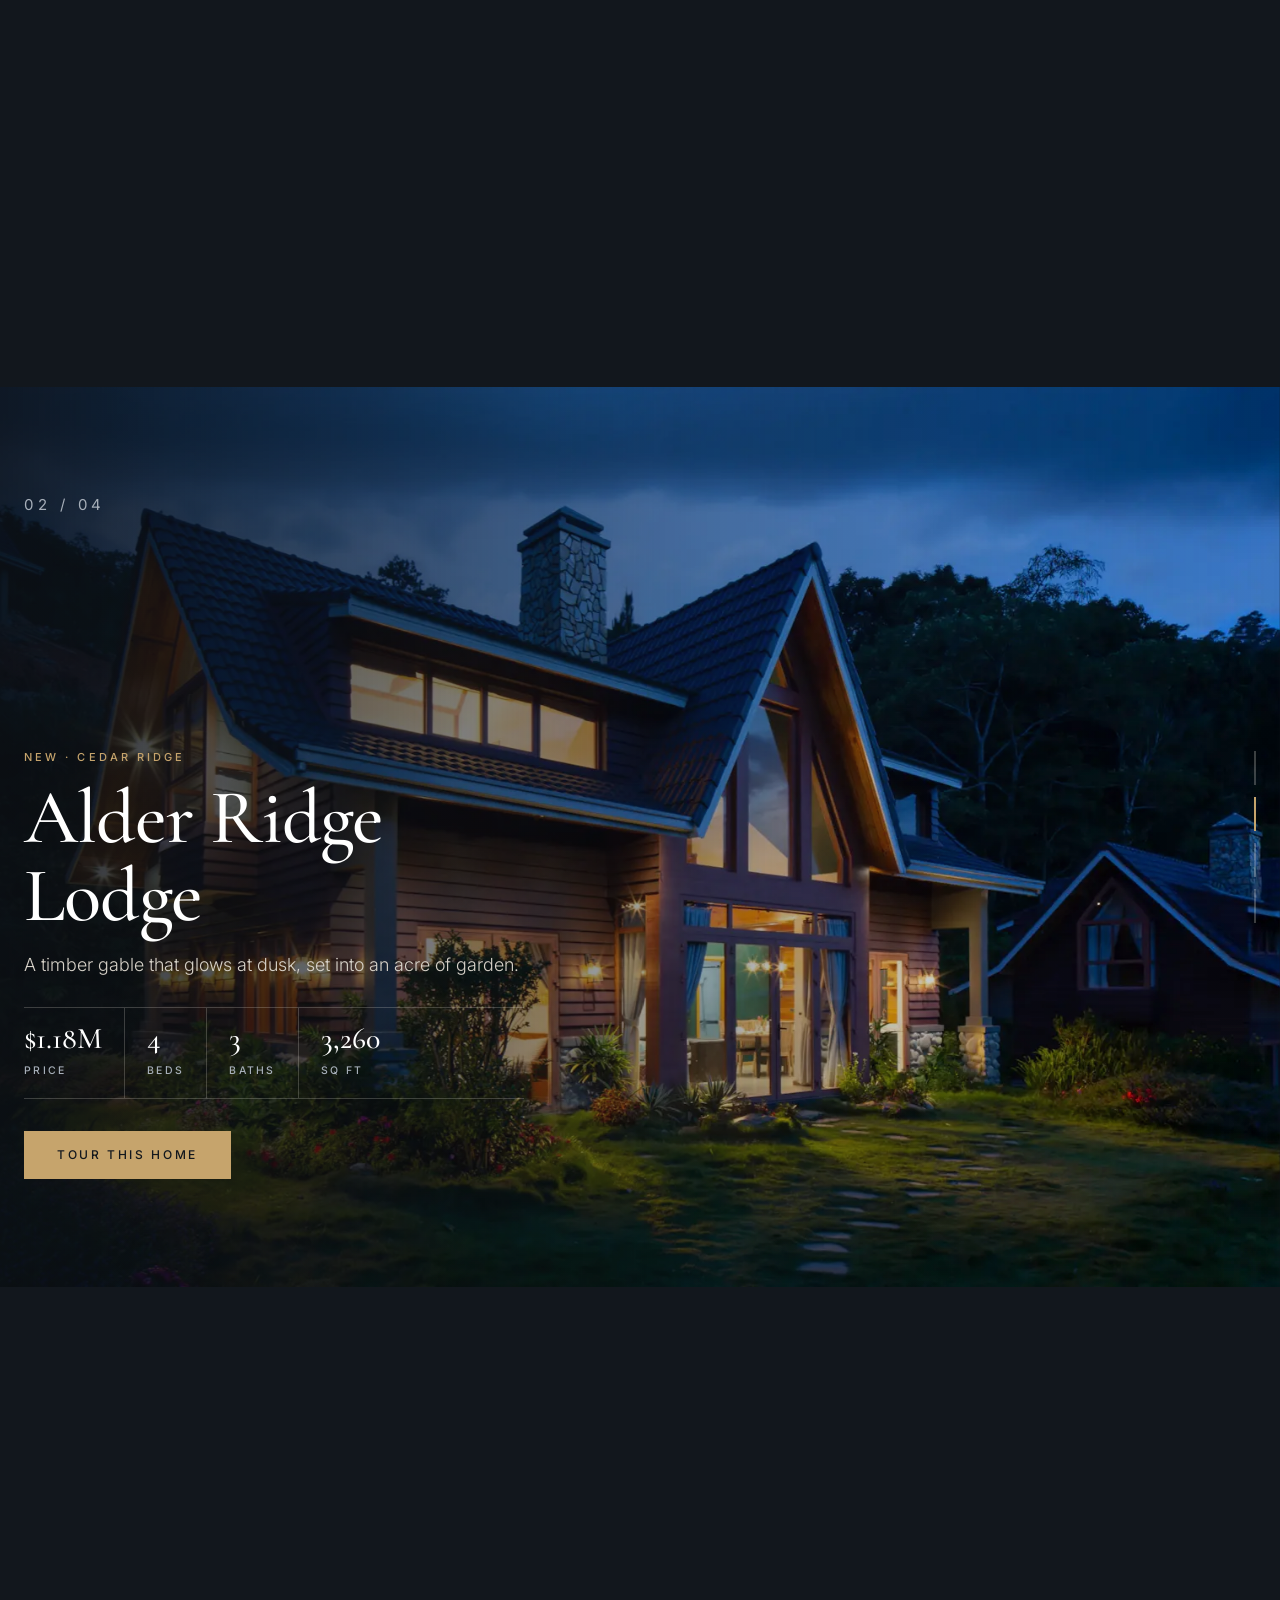
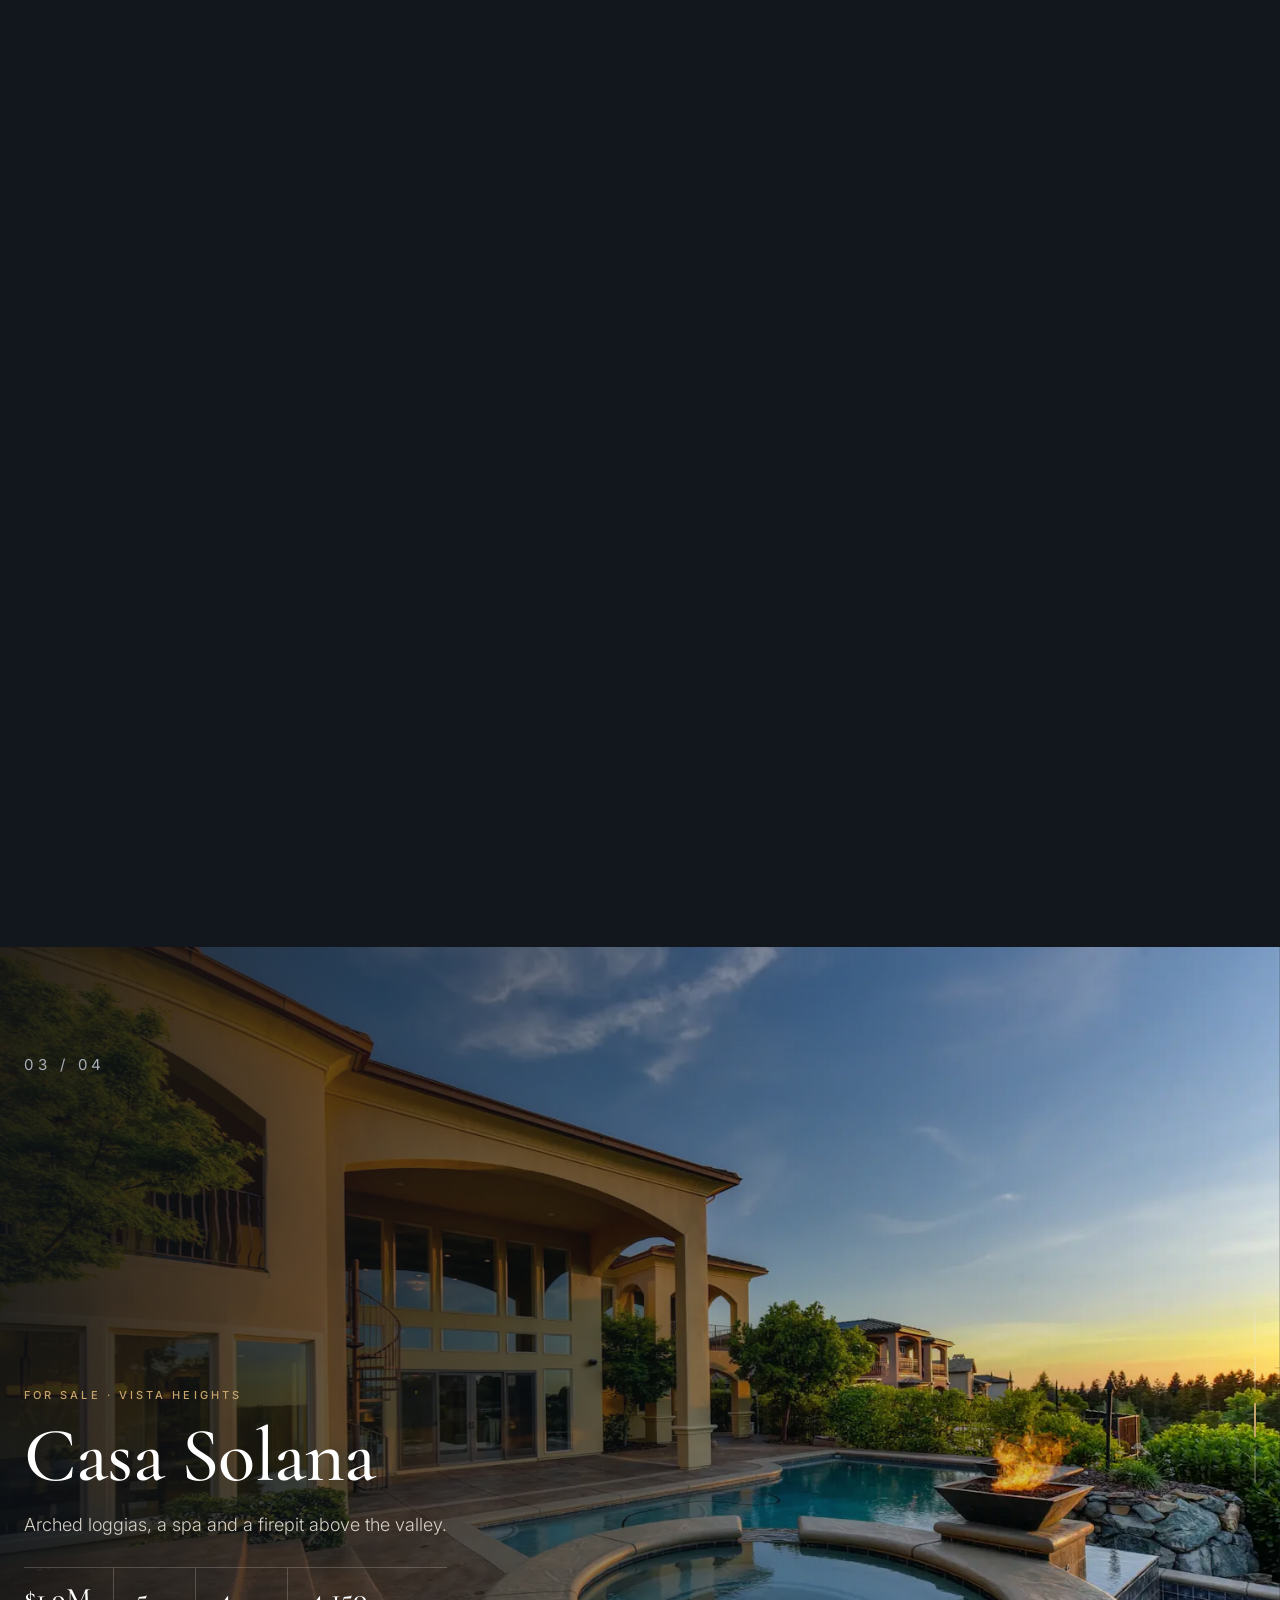
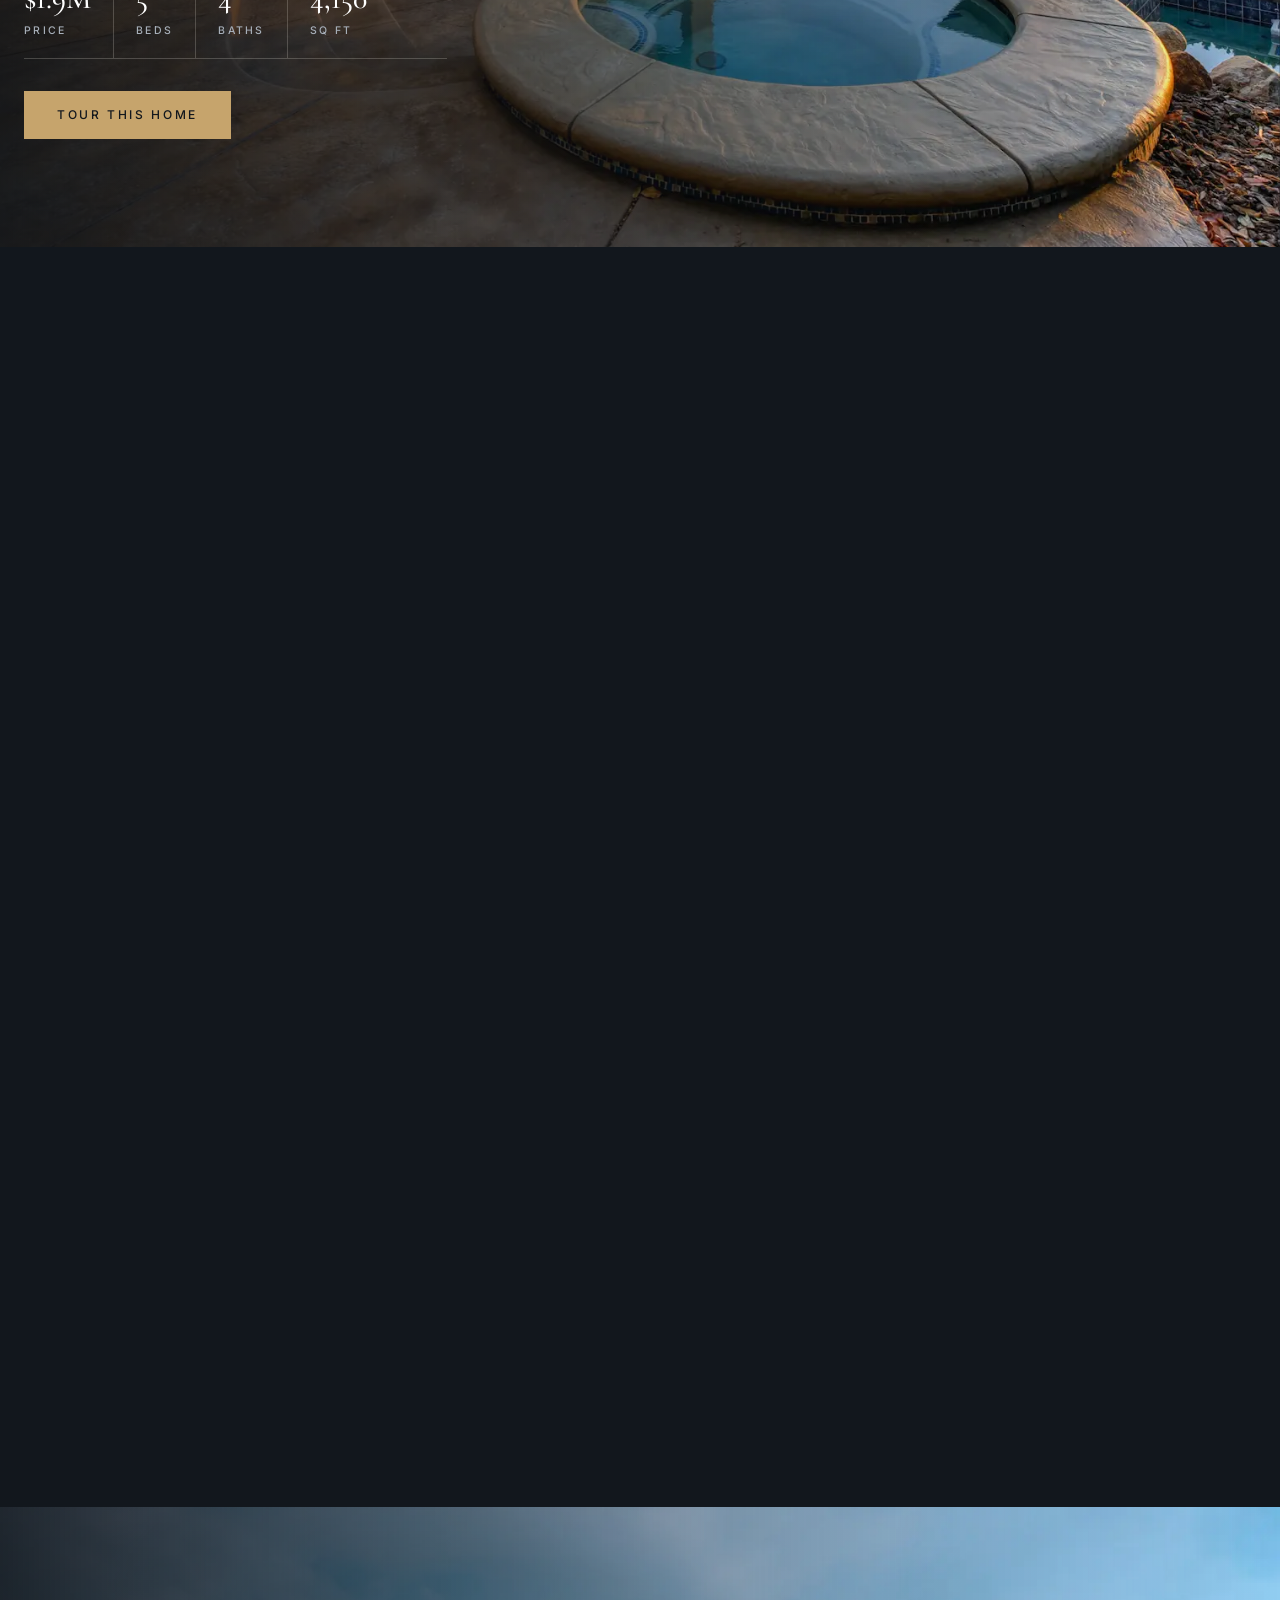
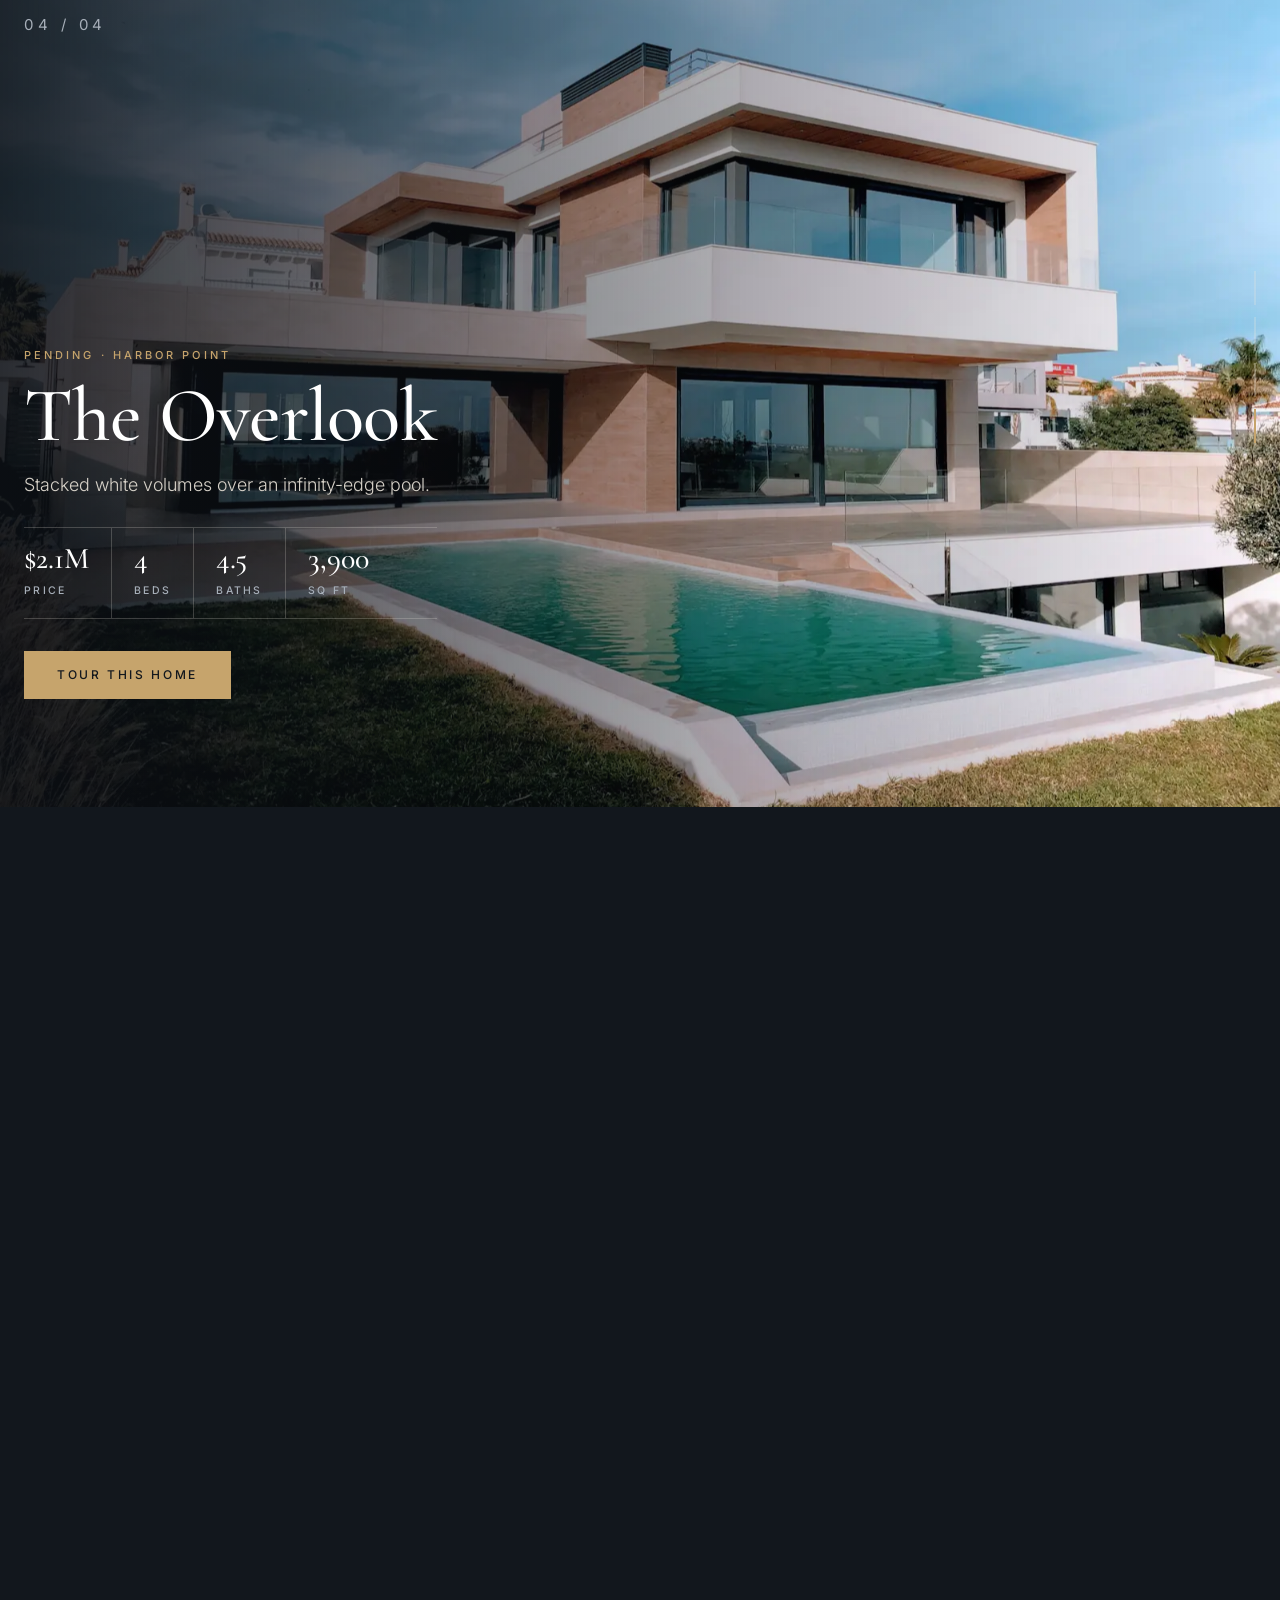
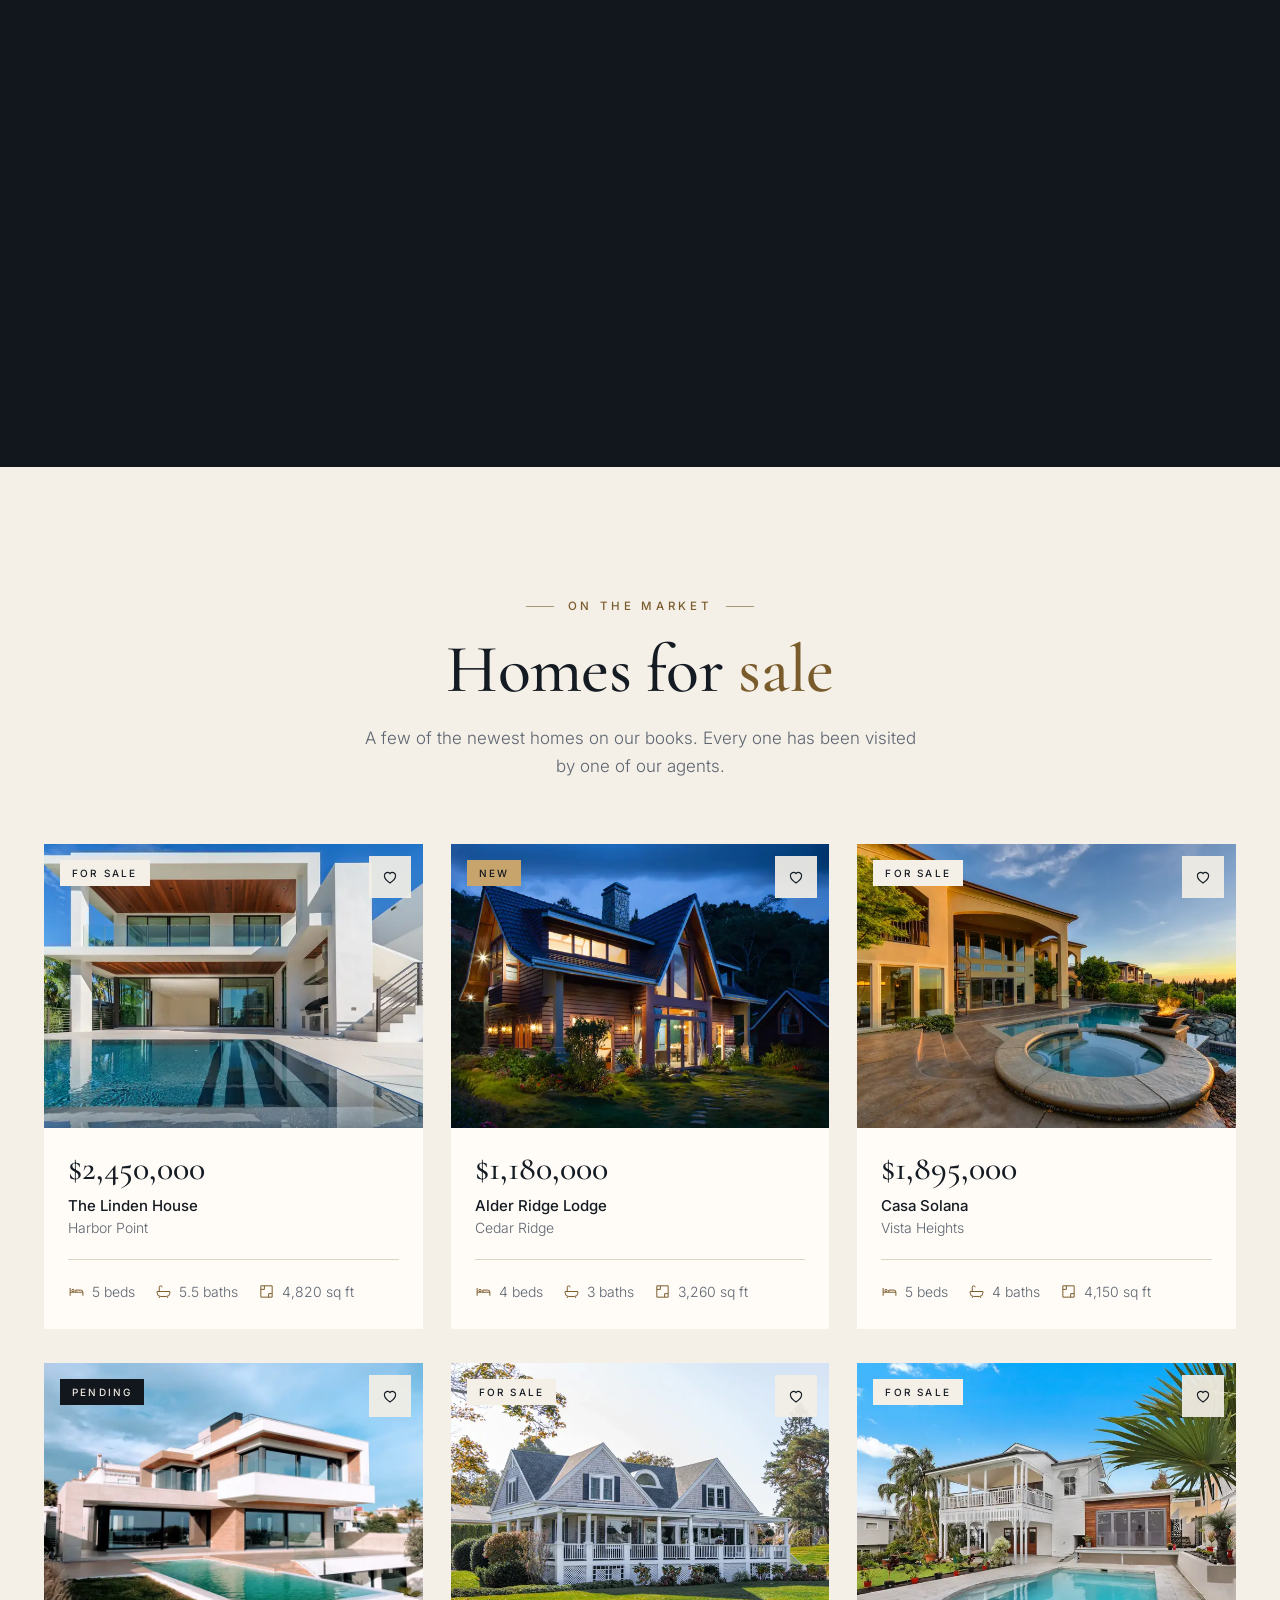
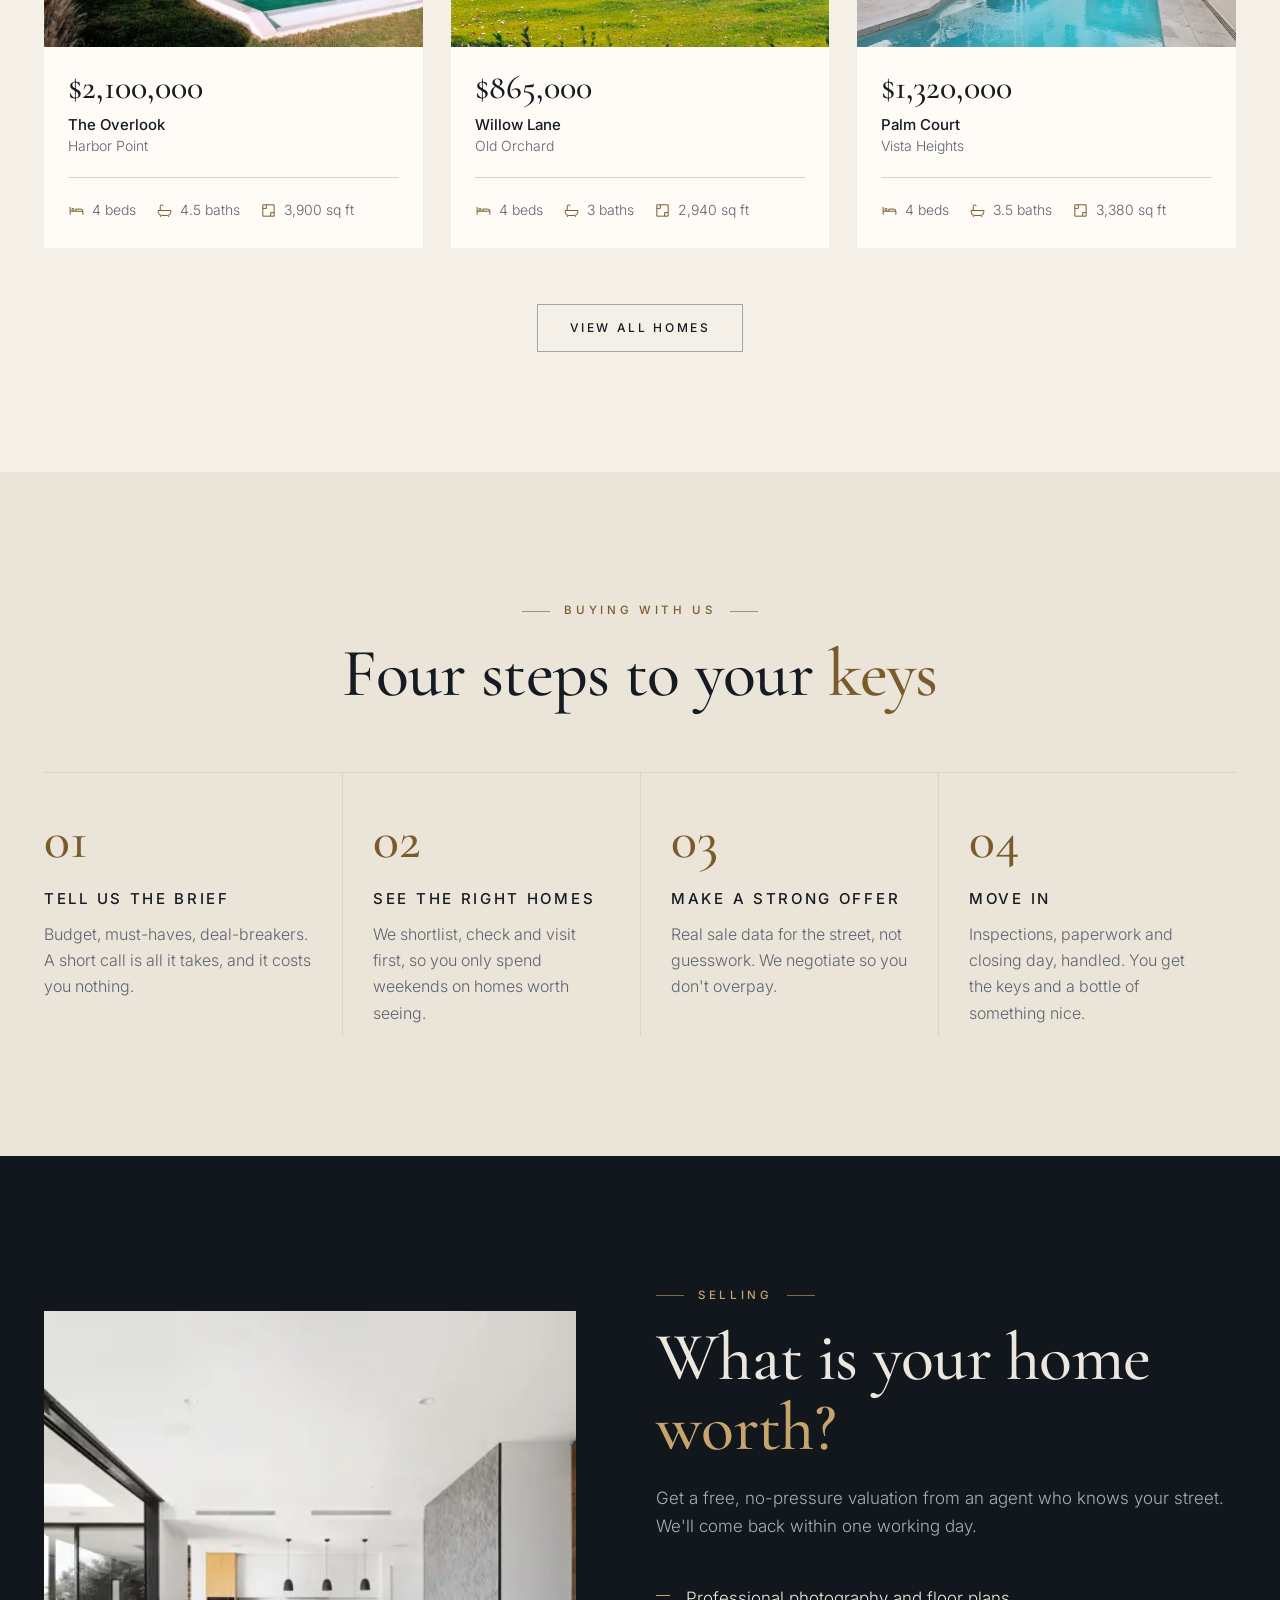
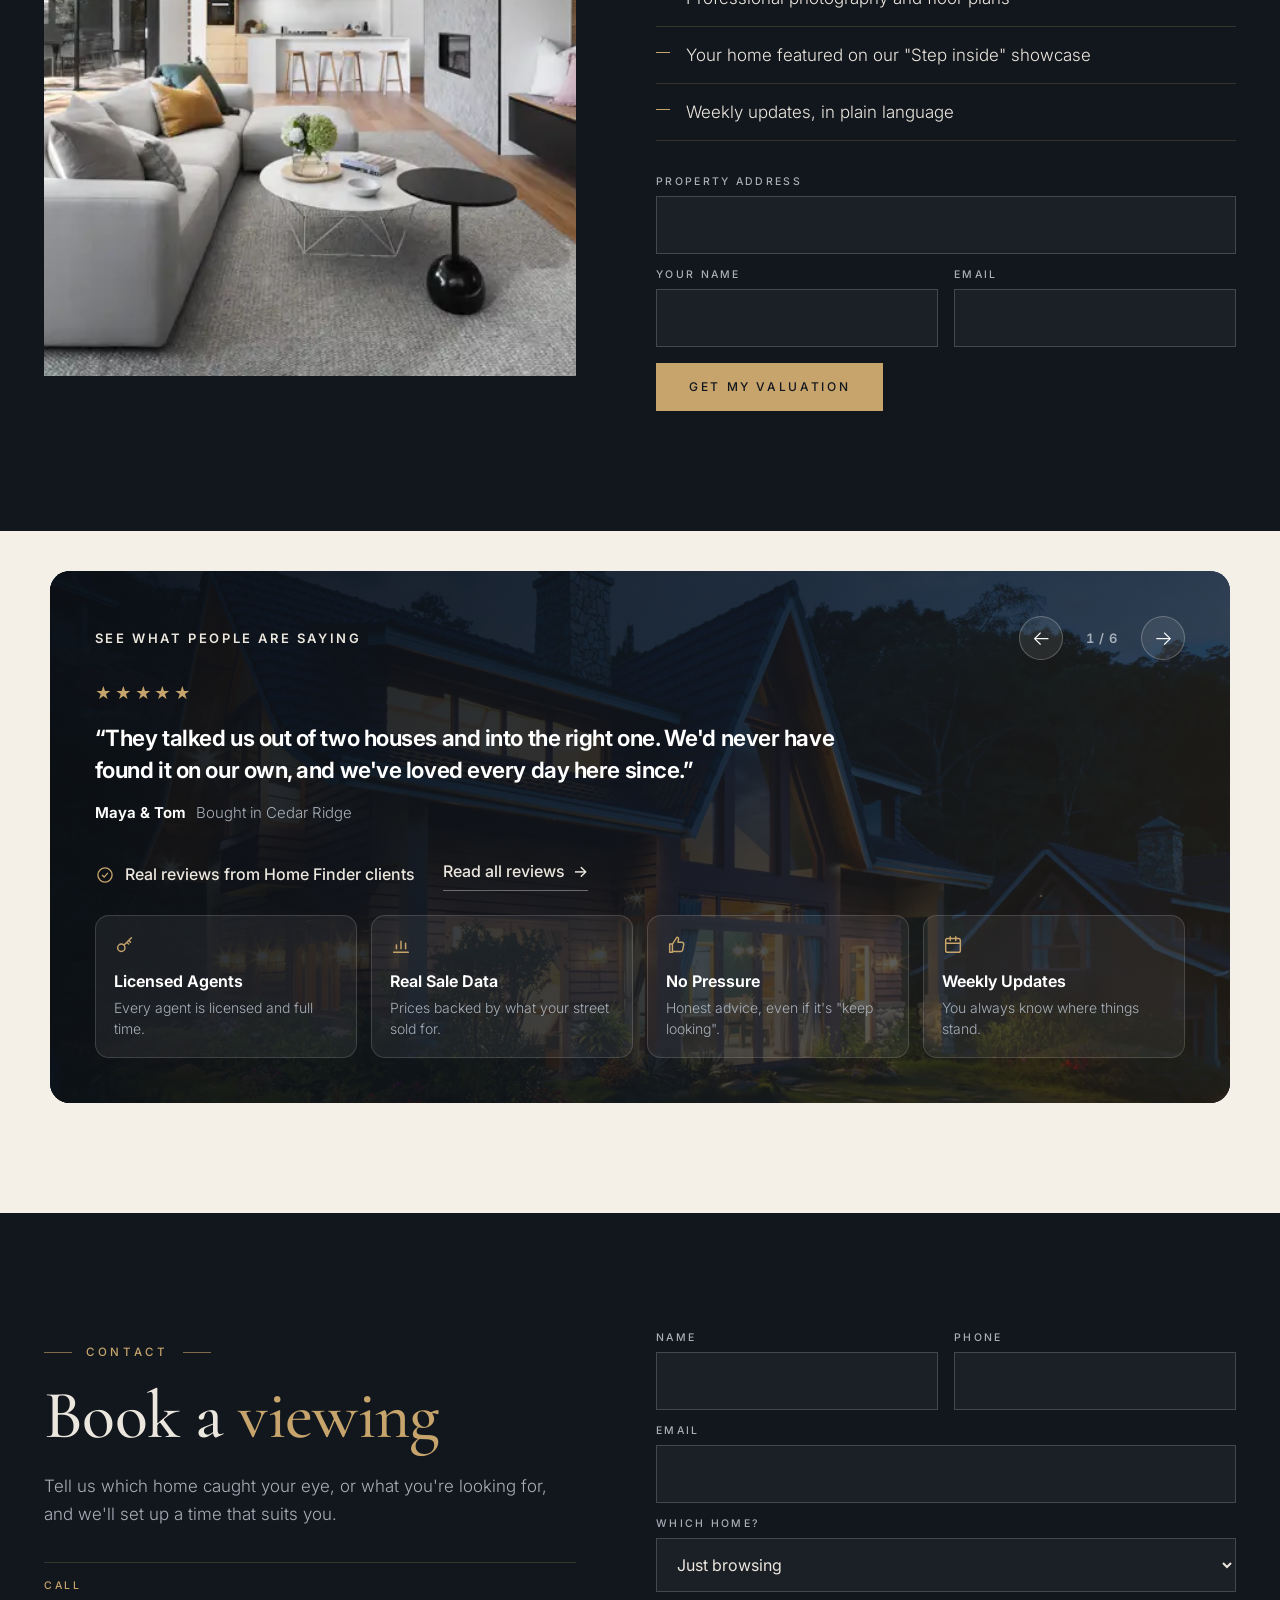
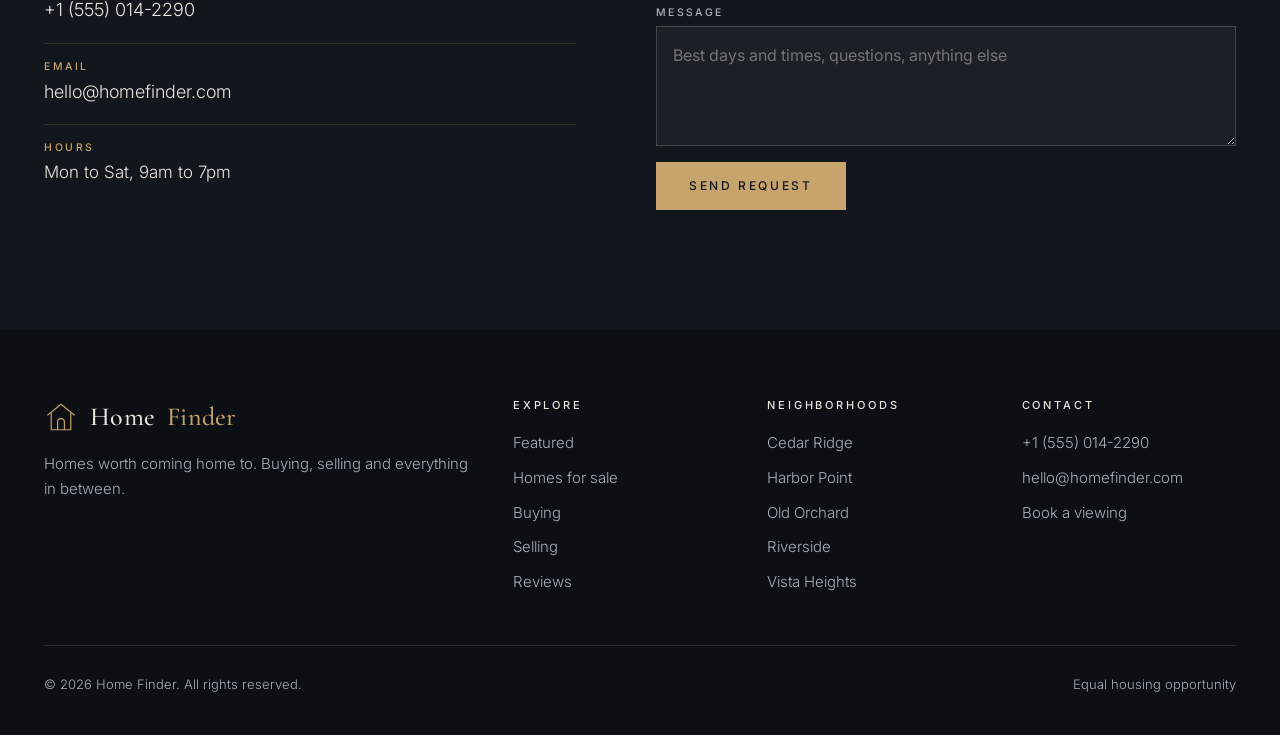
==== commit b5d9ddaf: "Reviews panel a touch smaller Co-Authored-By: Claude Opus 5.5 <noreply@anthropic.com>" ====
--- a/index.html
+++ b/index.html
@@ -9,7 +9,7 @@
 <link rel="preconnect" href="https://fonts.googleapis.com"><link rel="preconnect" href="https://fonts.gstatic.com" crossorigin>
 <link href="https://fonts.googleapis.com/css2?family=Cormorant+Garamond:wght@400;500;600&family=Inter:opsz,wght@14..32,300..600&display=swap" rel="stylesheet">
 <link rel="preload" as="image" href="images/hero-dusk.webp" fetchpriority="high">
-<link rel="stylesheet" href="style.css?v=4">
+<link rel="stylesheet" href="style.css?v=5">
 </head>
 <body>
 <a class="skip" href="#main">Skip to content</a>
--- a/style.css
+++ b/style.css
@@ -336,10 +336,10 @@
 /* reviews band: a rounded panel over a night photo, one review at a time with round arrows + counter
    (same layout as the Don & John site, in Home Finder colors) */
 .trust{background:var(--cream);padding:40px 24px 110px}
-.trust-card{position:relative;overflow:hidden;max-width:1240px;margin:0 auto;border-radius:20px;background:var(--night);color:var(--night-text)}
+.trust-card{position:relative;overflow:hidden;max-width:1180px;margin:0 auto;border-radius:20px;background:var(--night);color:var(--night-text)}
 .trust-bg{position:absolute;inset:0;width:100%;height:100%;object-fit:cover}
 .trust-card::before{content:"";position:absolute;inset:0;z-index:1;background:linear-gradient(105deg,rgba(12,16,21,.95) 0%,rgba(18,23,29,.84) 55%,rgba(48,40,28,.62) 100%)}
-.trust-in{position:relative;z-index:2;padding:clamp(28px,4vw,56px)}
+.trust-in{position:relative;z-index:2;padding:clamp(26px,3.5vw,48px)}
 .trust-head{display:flex;justify-content:space-between;align-items:center;gap:20px;flex-wrap:wrap;margin-bottom:20px}
 .trust-label{font:600 13px/1 var(--sans);letter-spacing:.2em;text-transform:uppercase;color:var(--night-text)}
 .trust-nav{display:flex;align-items:center;gap:22px}
@@ -351,16 +351,16 @@
 .trust-track{display:flex;transition:transform .6s cubic-bezier(.2,.7,.2,1);touch-action:pan-y}
 .trust-slide{flex:0 0 100%;min-width:100%;margin:0}
 .trust-slide .stars{color:var(--brass);font-size:16px;letter-spacing:.18em;margin-bottom:16px}
-.trust-slide blockquote{margin:0;max-width:760px;font:650 clamp(19px,1.9vw,25px)/1.4 var(--sans);letter-spacing:-.02em;color:#fff}
+.trust-slide blockquote{margin:0;max-width:760px;font:650 clamp(18px,1.75vw,23px)/1.4 var(--sans);letter-spacing:-.02em;color:#fff}
 .trust-slide figcaption{margin-top:16px;font-size:15px;color:var(--night-muted)}
 .trust-slide figcaption b{color:#fff;font-weight:650;margin-right:10px}
-.trust-sources{display:flex;flex-wrap:wrap;align-items:center;gap:12px 28px;margin-top:40px}
+.trust-sources{display:flex;flex-wrap:wrap;align-items:center;gap:12px 28px;margin-top:32px}
 .trust-note{display:inline-flex;align-items:center;gap:10px;font-size:16px;font-weight:500;color:var(--night-text)}
 .trust-note svg{width:20px;height:20px;fill:none;stroke:var(--brass);stroke-width:1.6}
 .trust-link{display:inline-flex;gap:8px;font-size:16px;font-weight:500;text-decoration:none;color:var(--night-text);padding-bottom:6px;border-bottom:1px solid rgba(236,231,222,.4);white-space:nowrap;transition:border-color .25s,color .25s}
 .trust-link:hover{border-color:var(--brass);color:var(--brass)}
-.trust-points{display:grid;grid-template-columns:repeat(4,1fr);gap:16px;margin-top:28px}
-.trust-points div{padding:20px;border-radius:14px;border:1px solid rgba(236,231,222,.16);background:rgba(255,255,255,.06);display:flex;flex-direction:column;gap:6px;transition:background .25s,transform .25s}
+.trust-points{display:grid;grid-template-columns:repeat(4,1fr);gap:14px;margin-top:24px}
+.trust-points div{padding:18px;border-radius:14px;border:1px solid rgba(236,231,222,.16);background:rgba(255,255,255,.06);display:flex;flex-direction:column;gap:6px;transition:background .25s,transform .25s}
 .trust-points div:hover{background:rgba(255,255,255,.12);transform:translateY(-3px)}
 .trust-points svg{width:22px;height:22px;fill:none;stroke:var(--brass);stroke-width:1.6;stroke-linecap:round;stroke-linejoin:round;margin-bottom:10px}
 .trust-points b{font:650 16px/1.2 var(--sans);color:#fff}
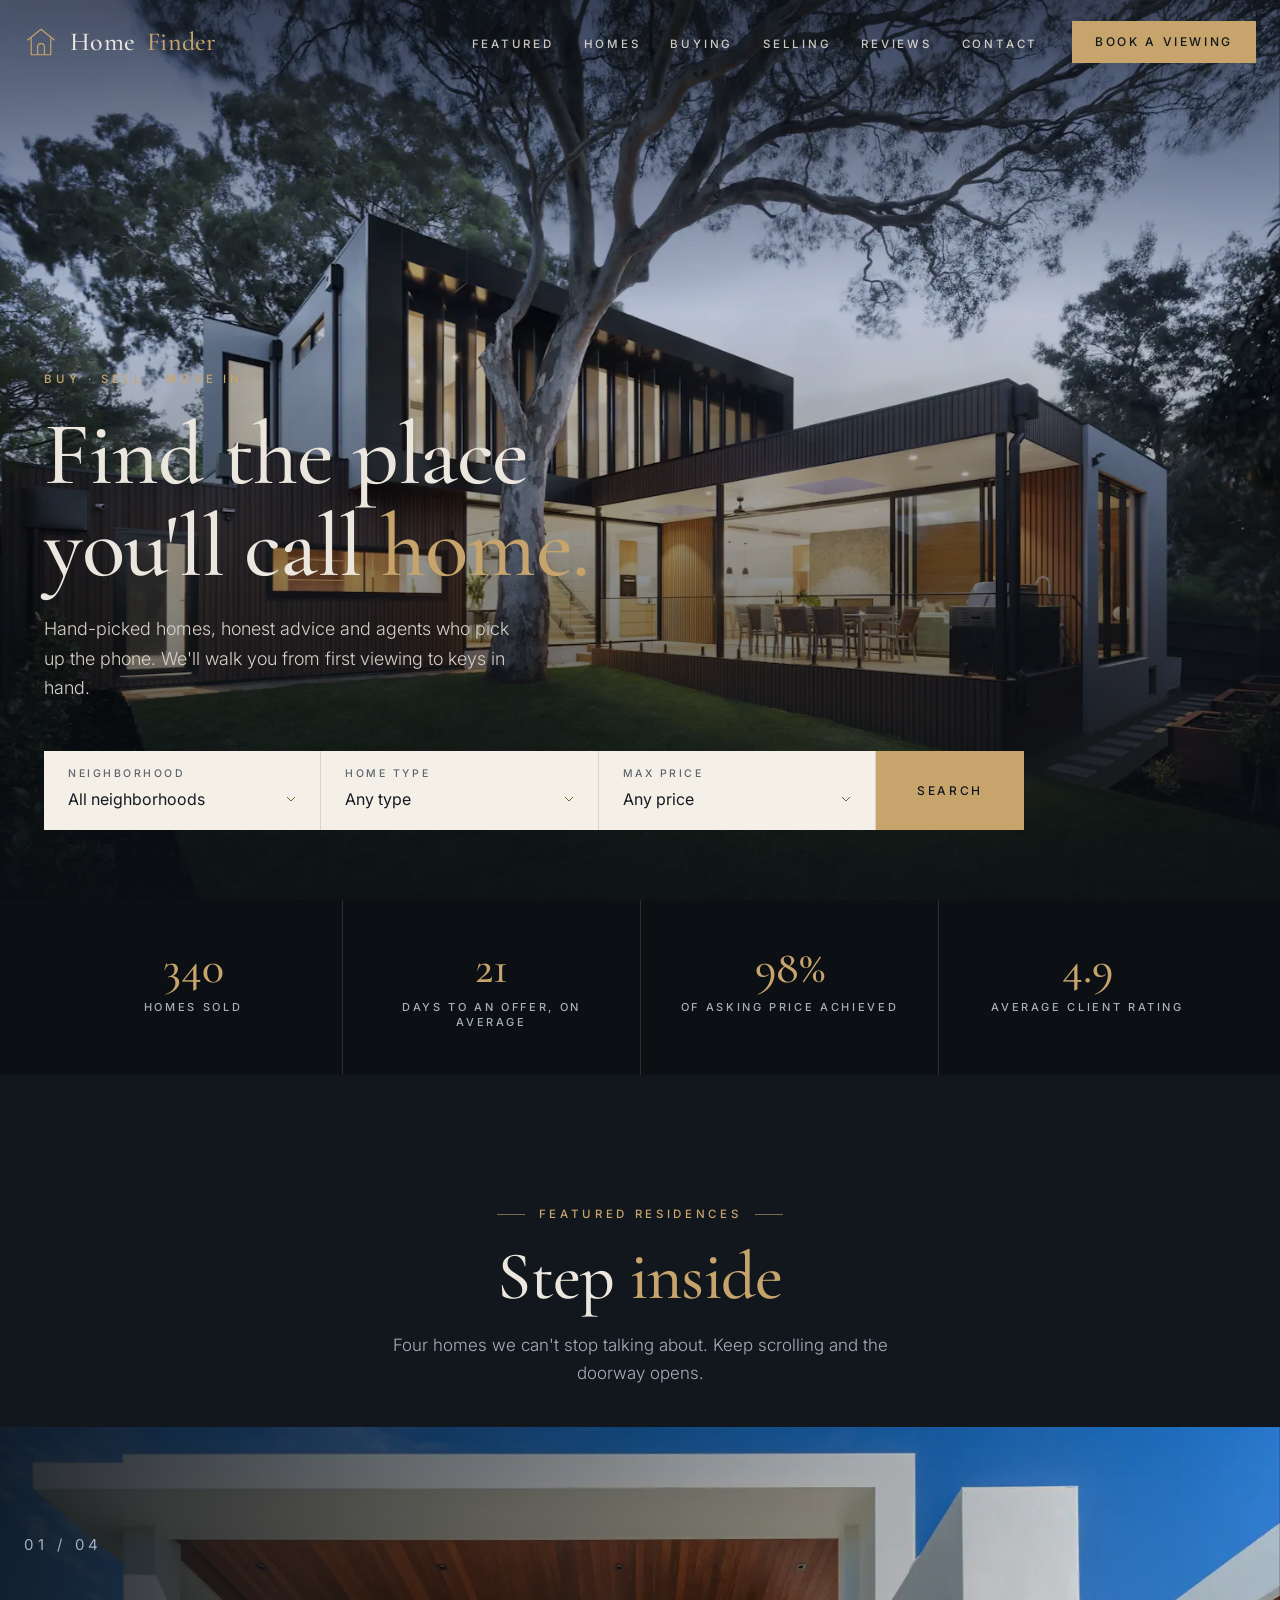
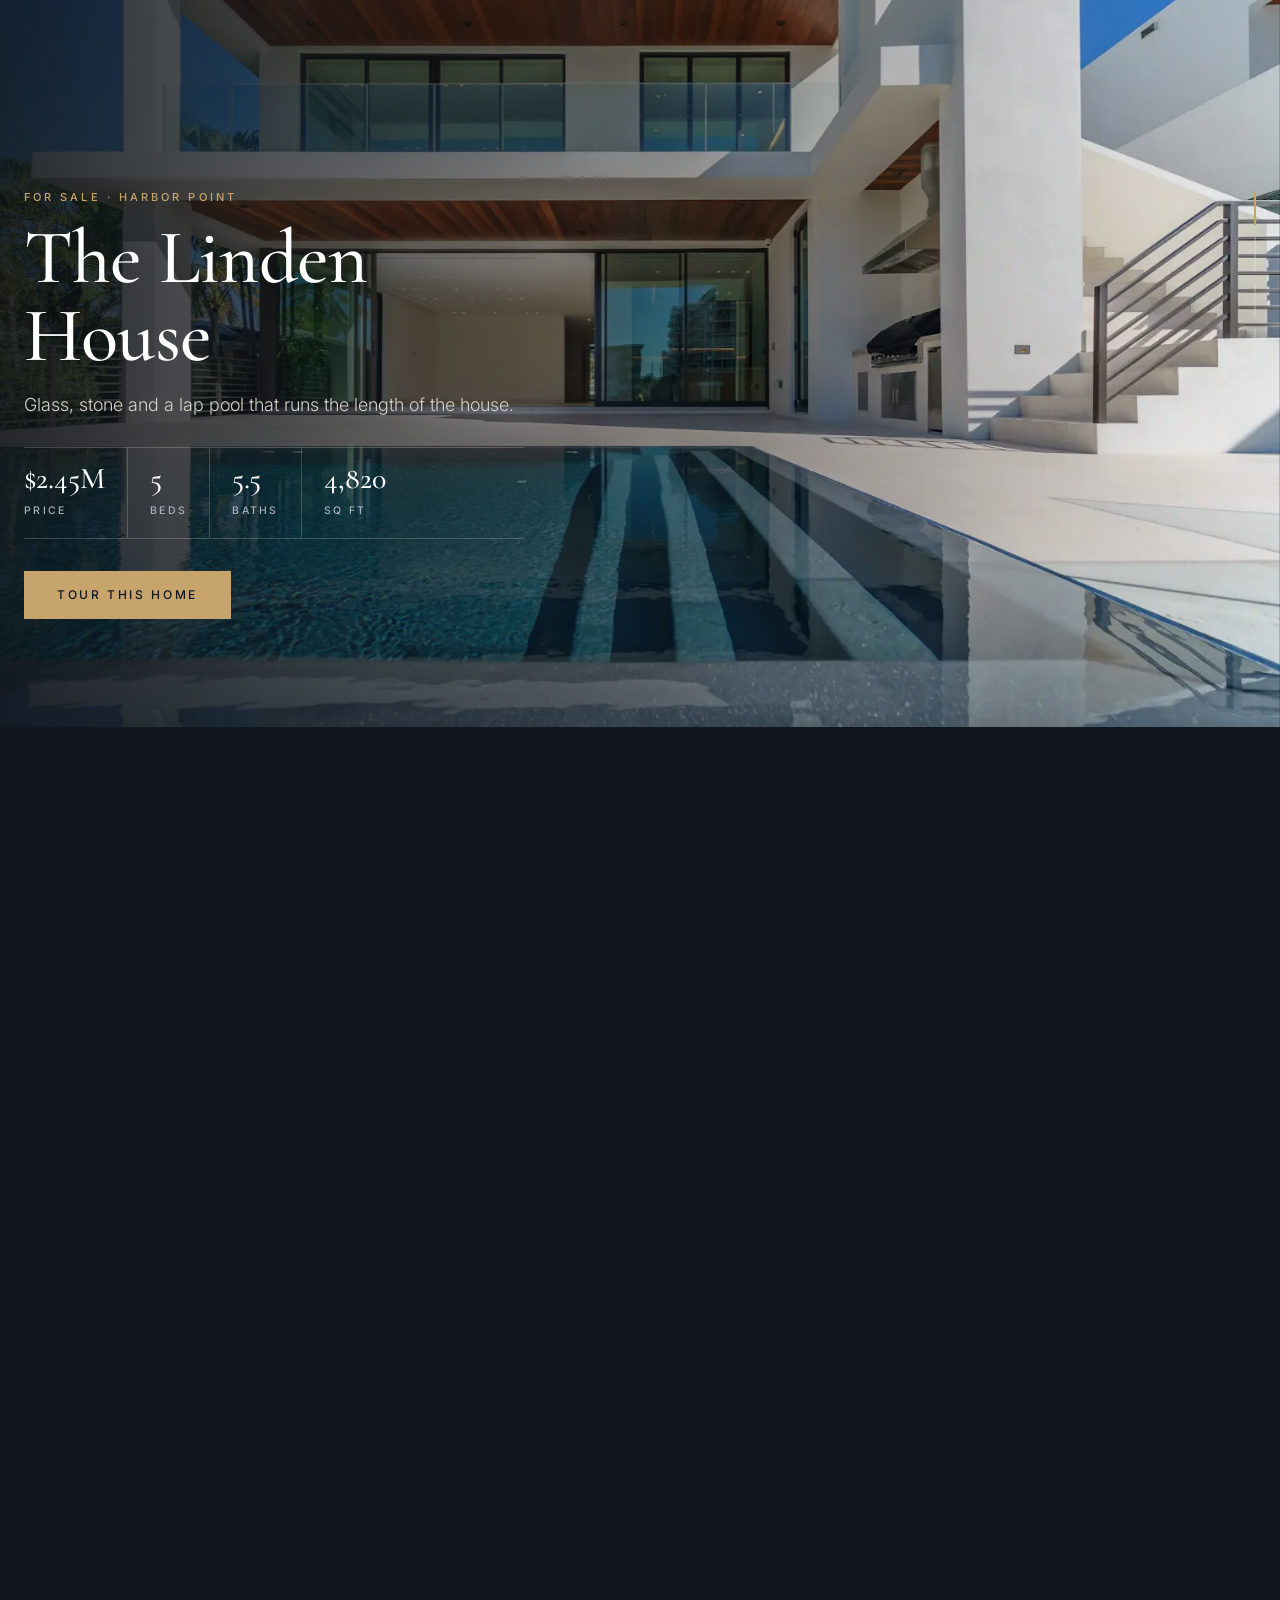
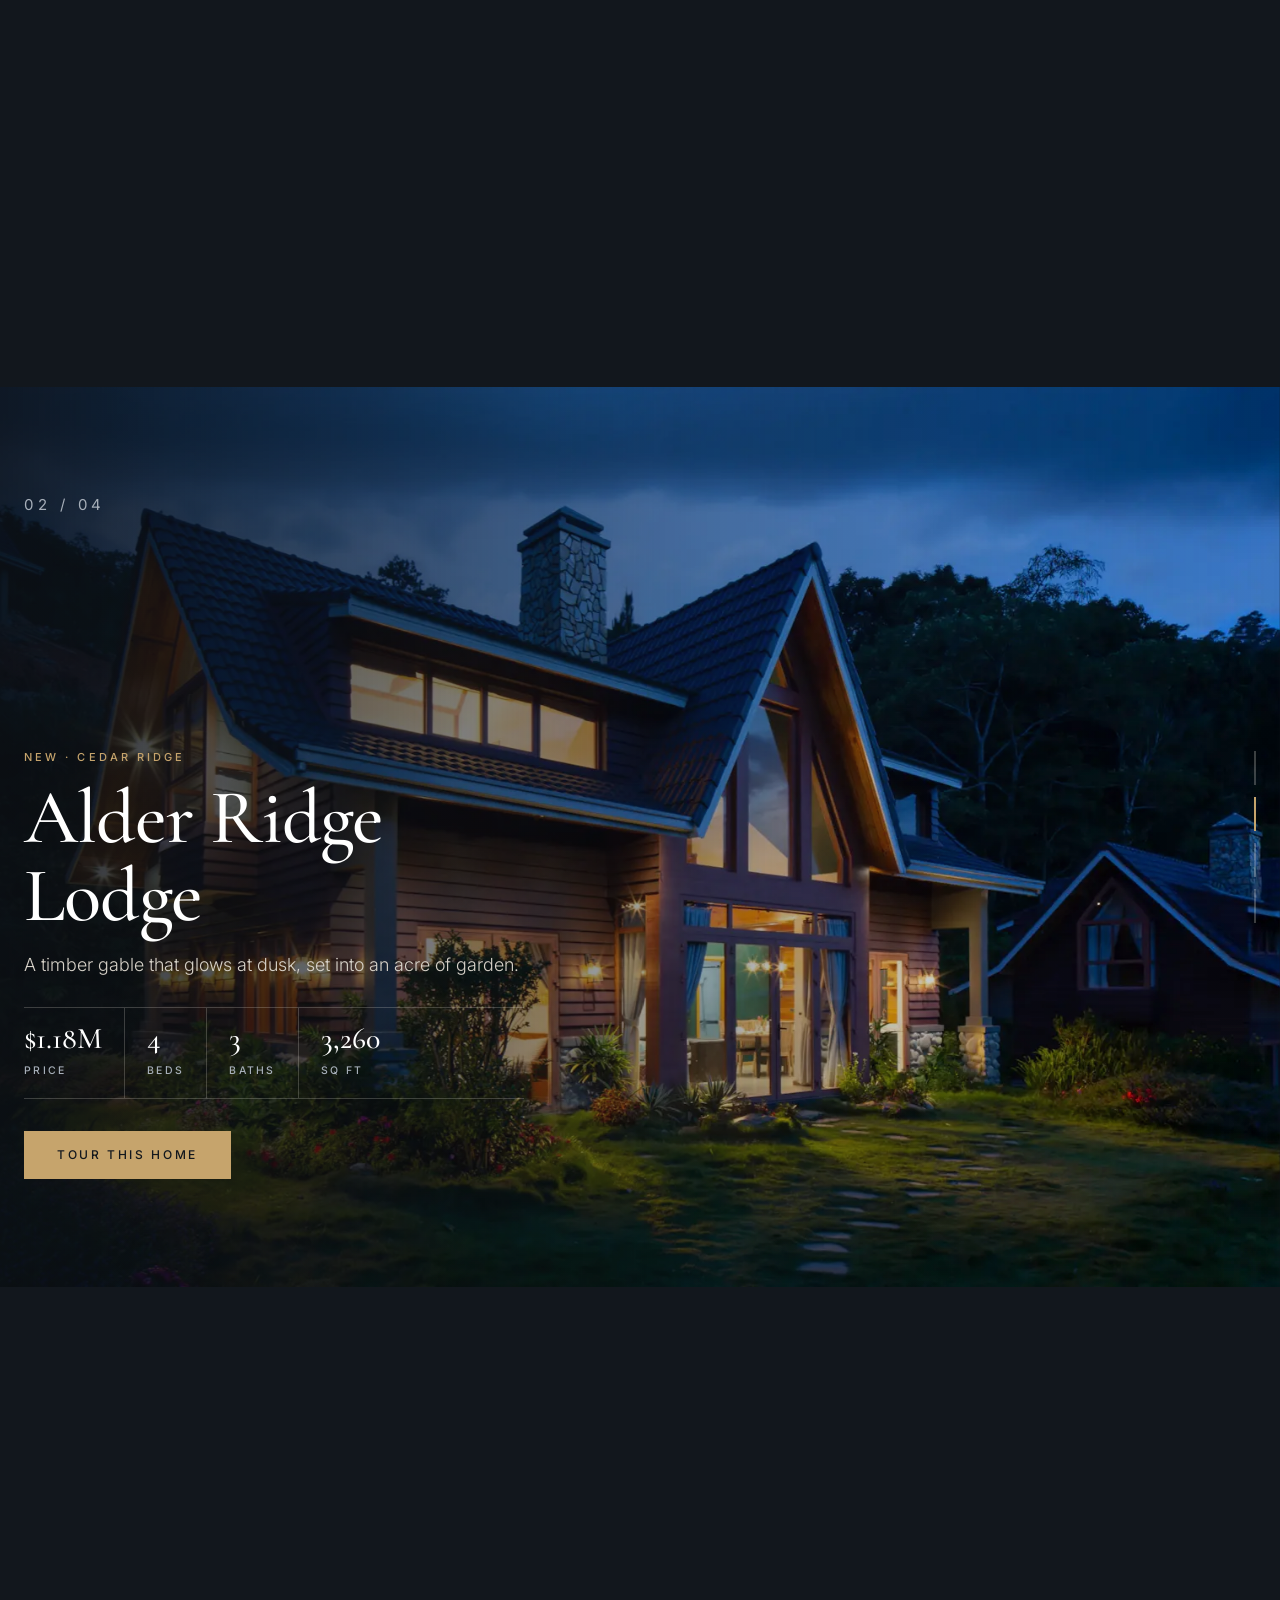
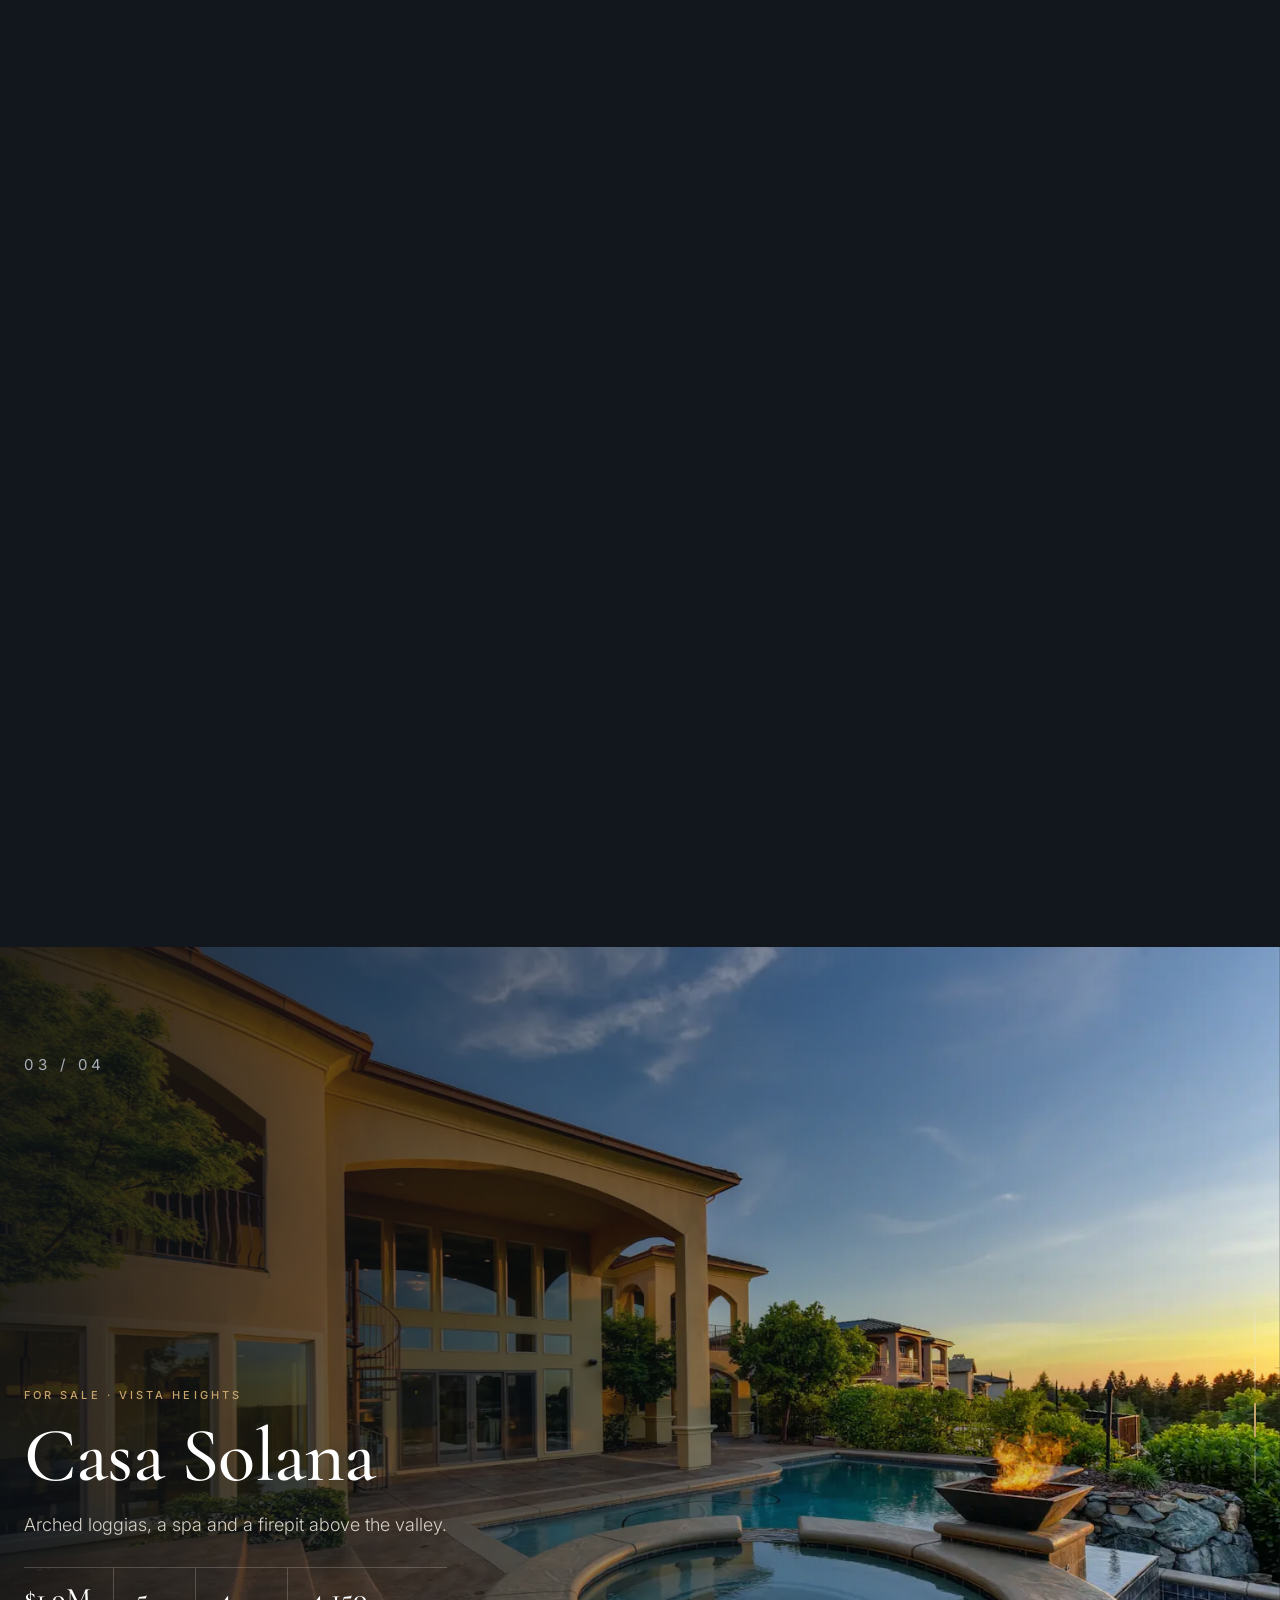
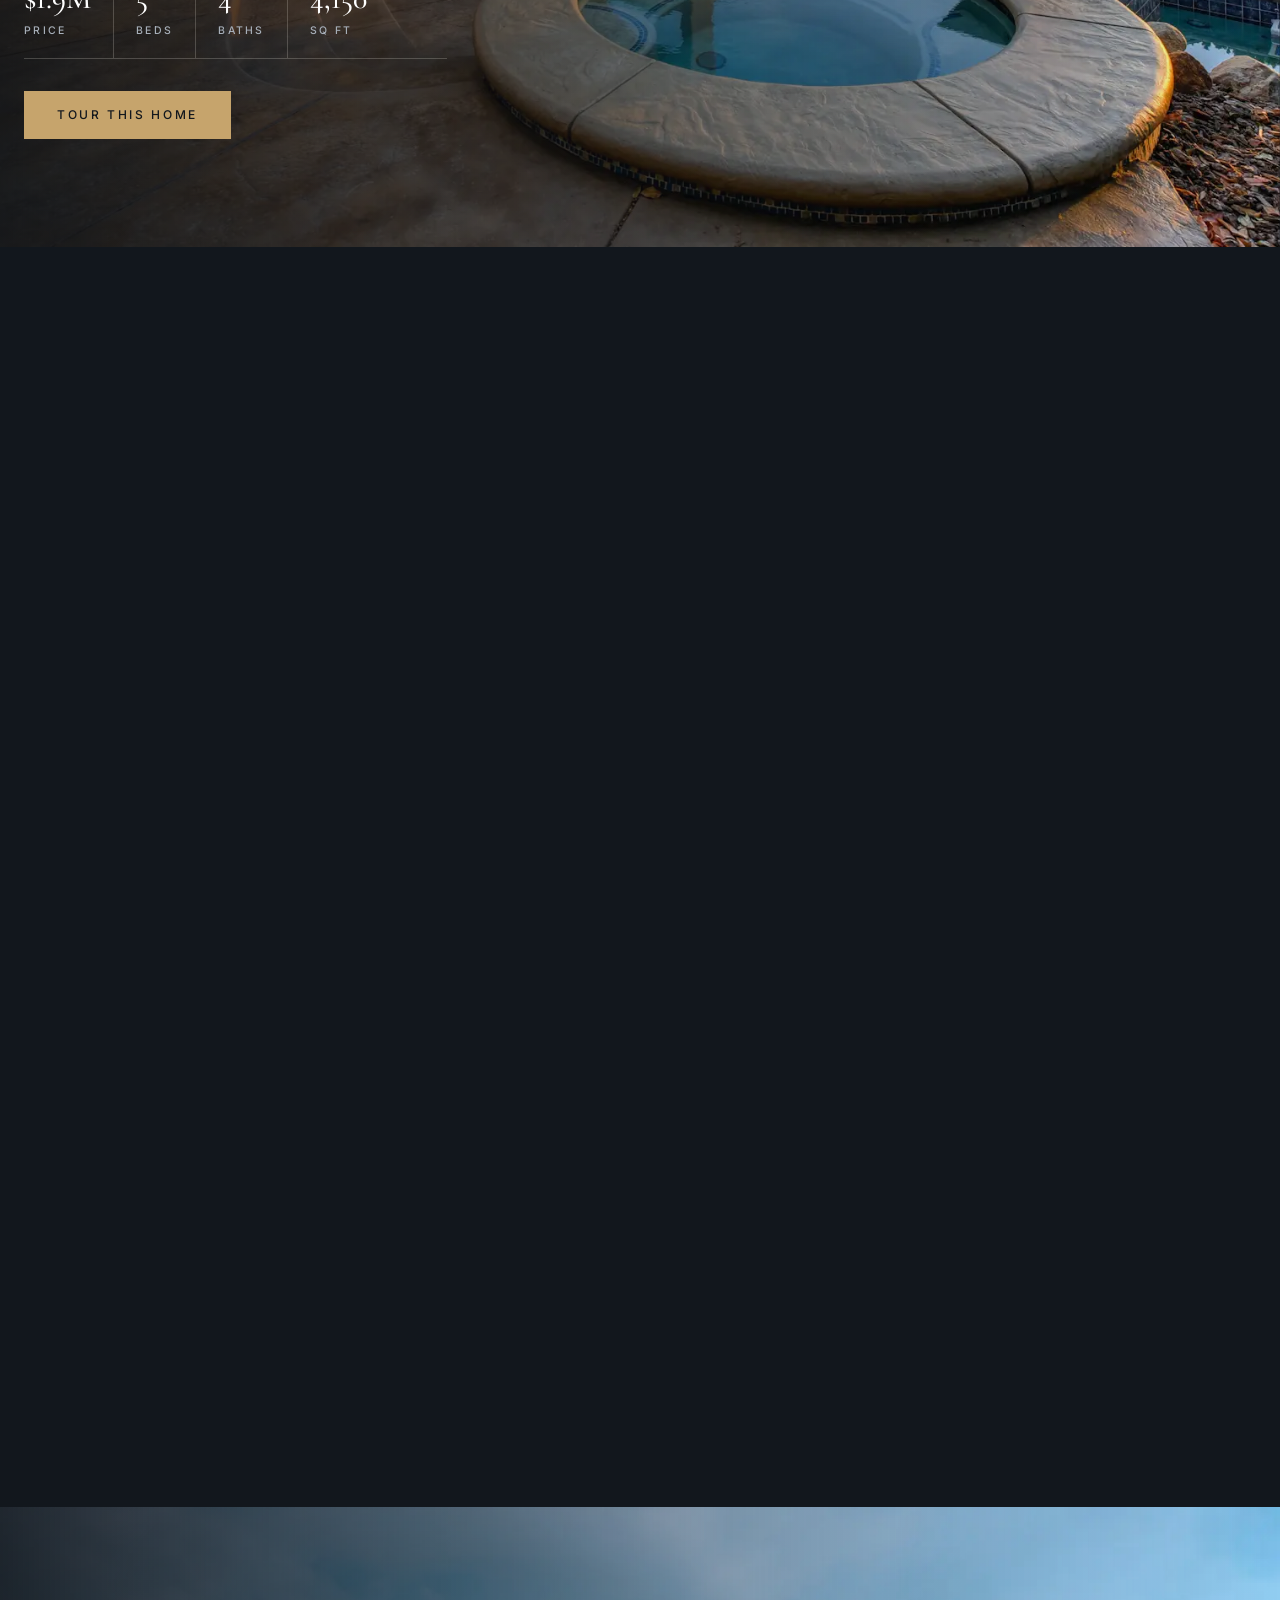
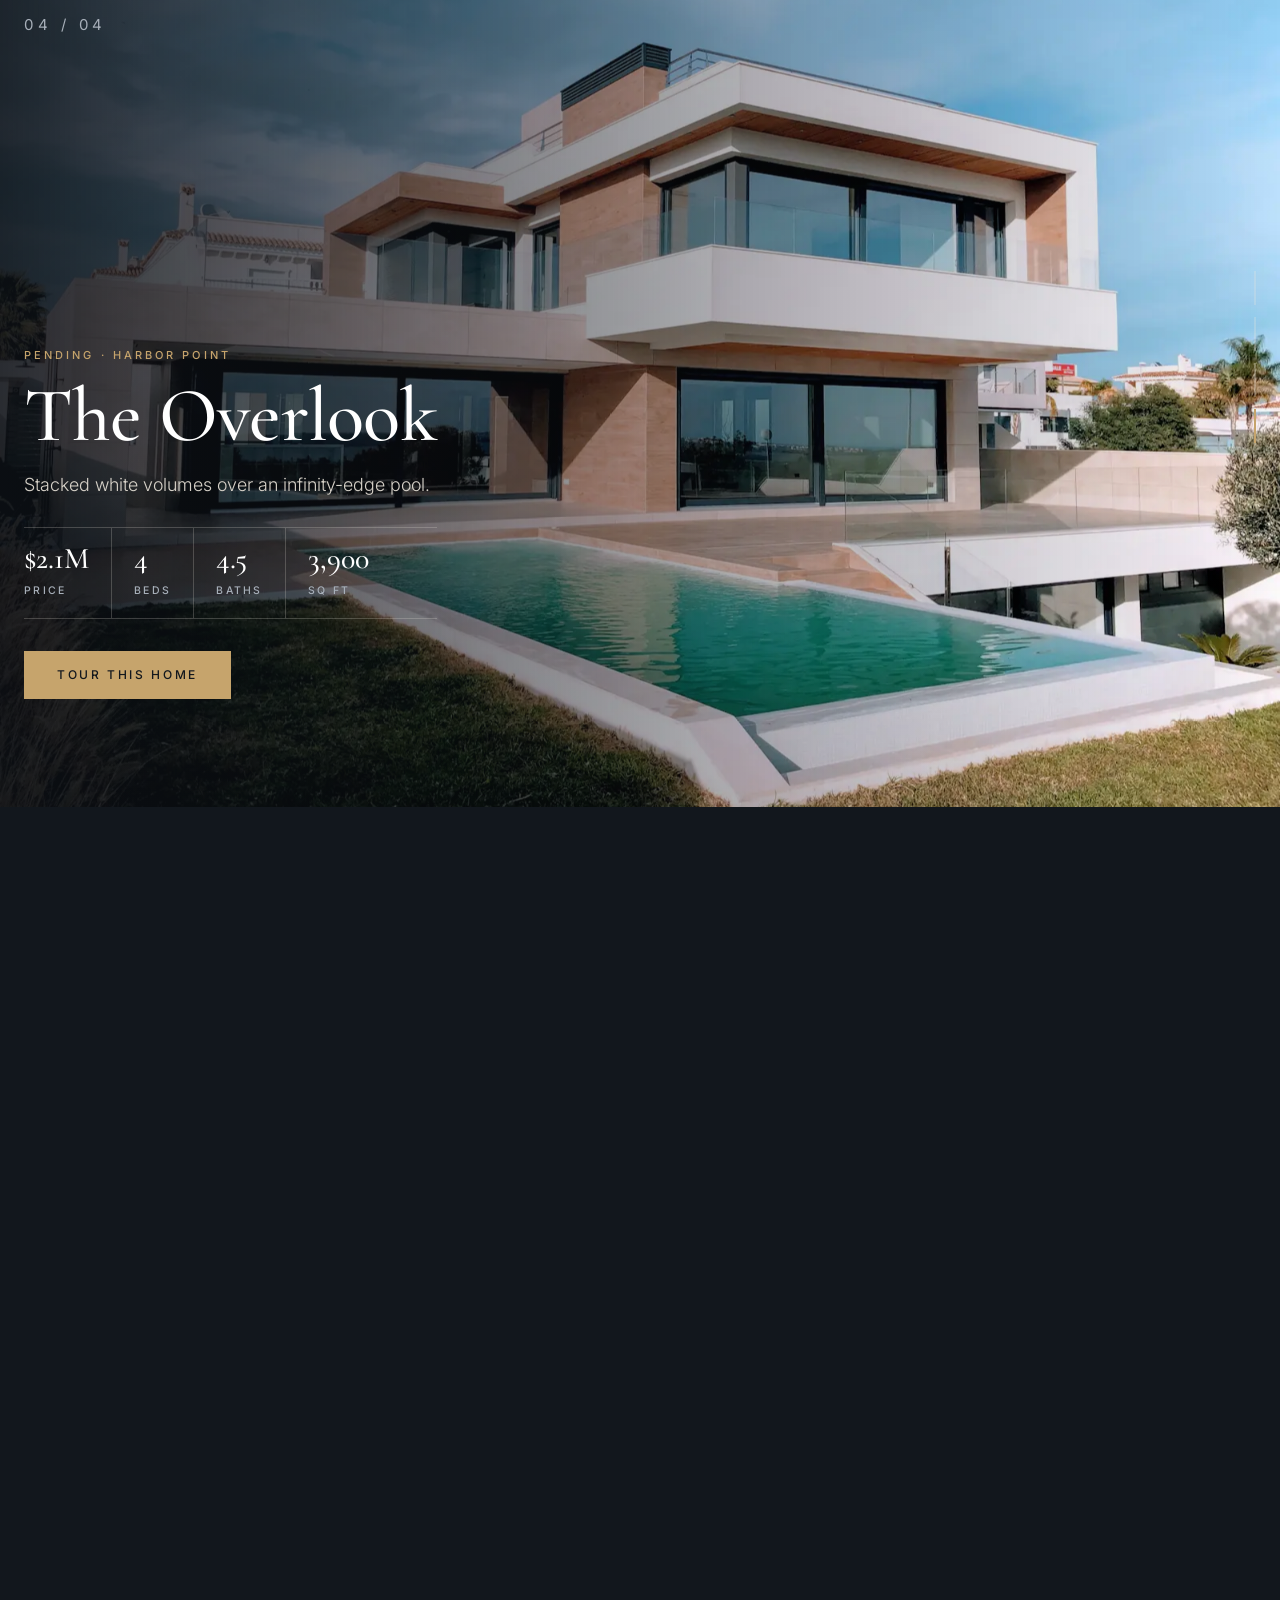
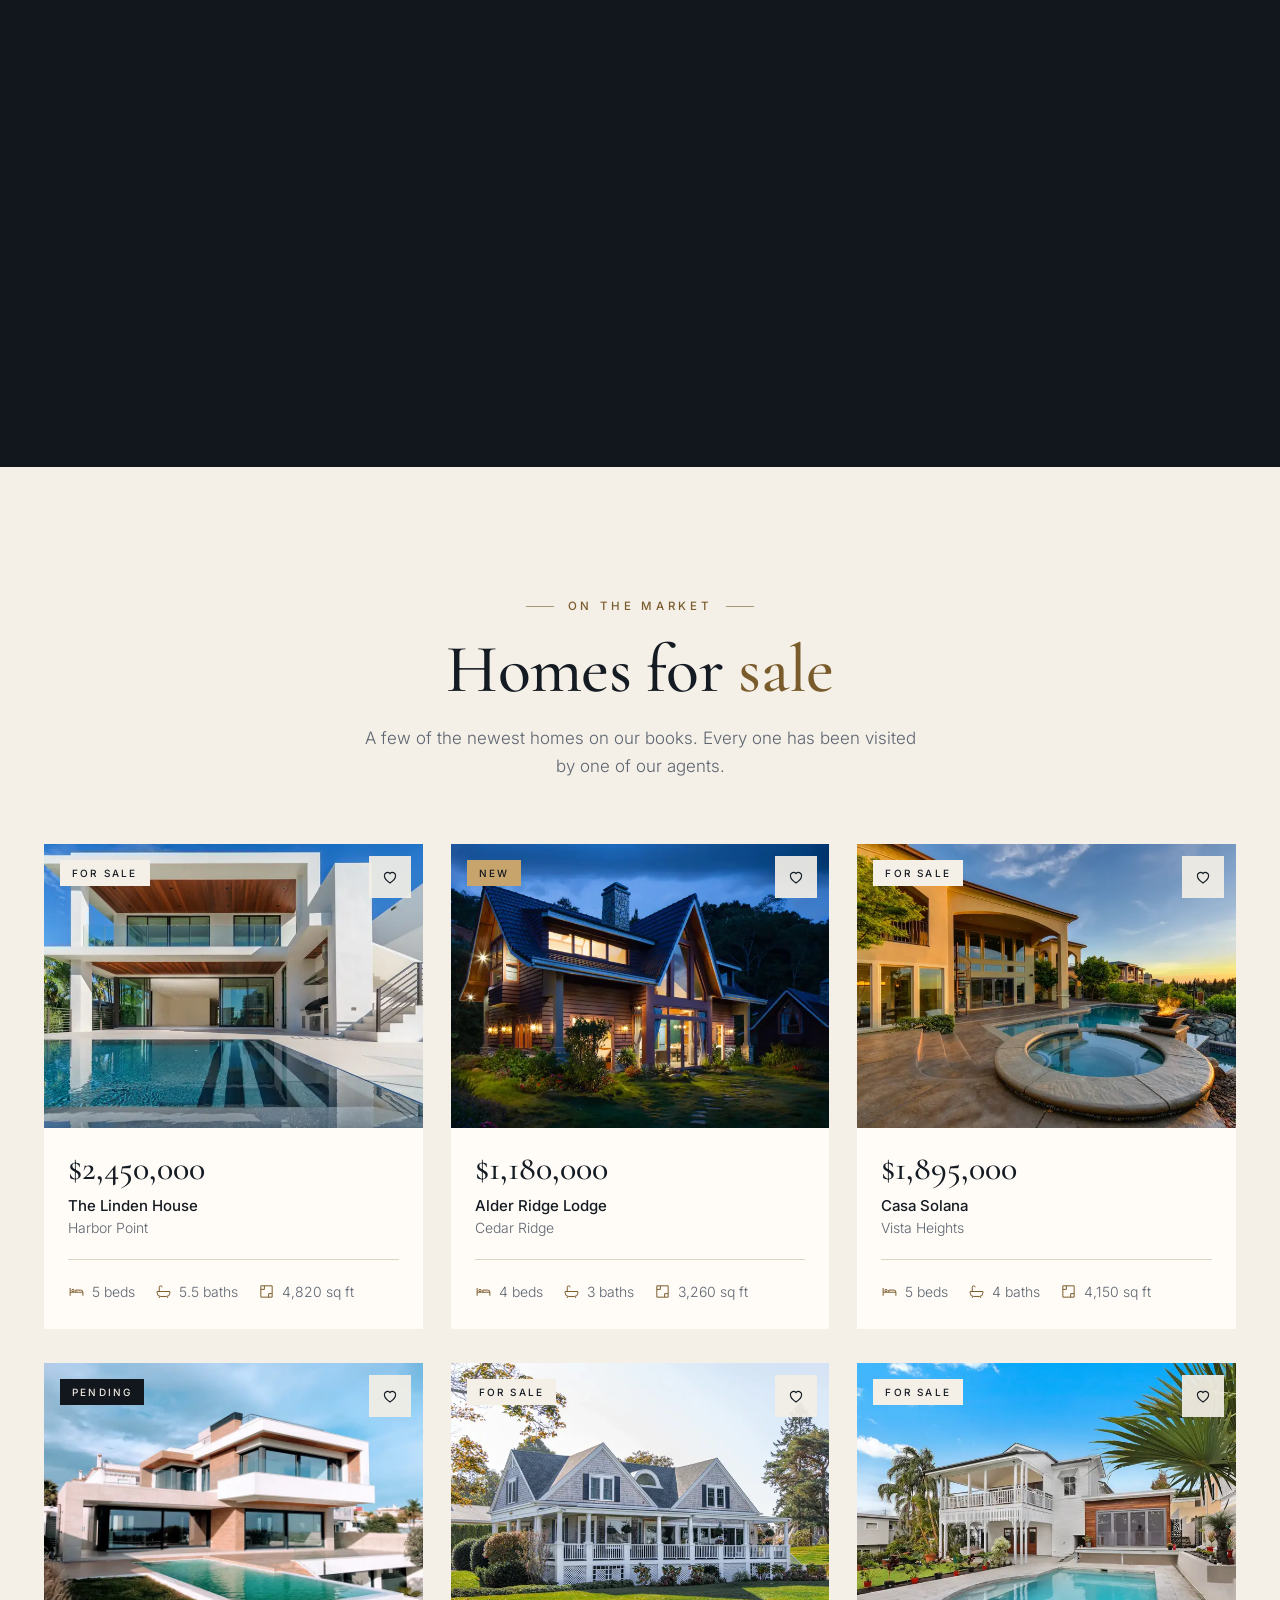
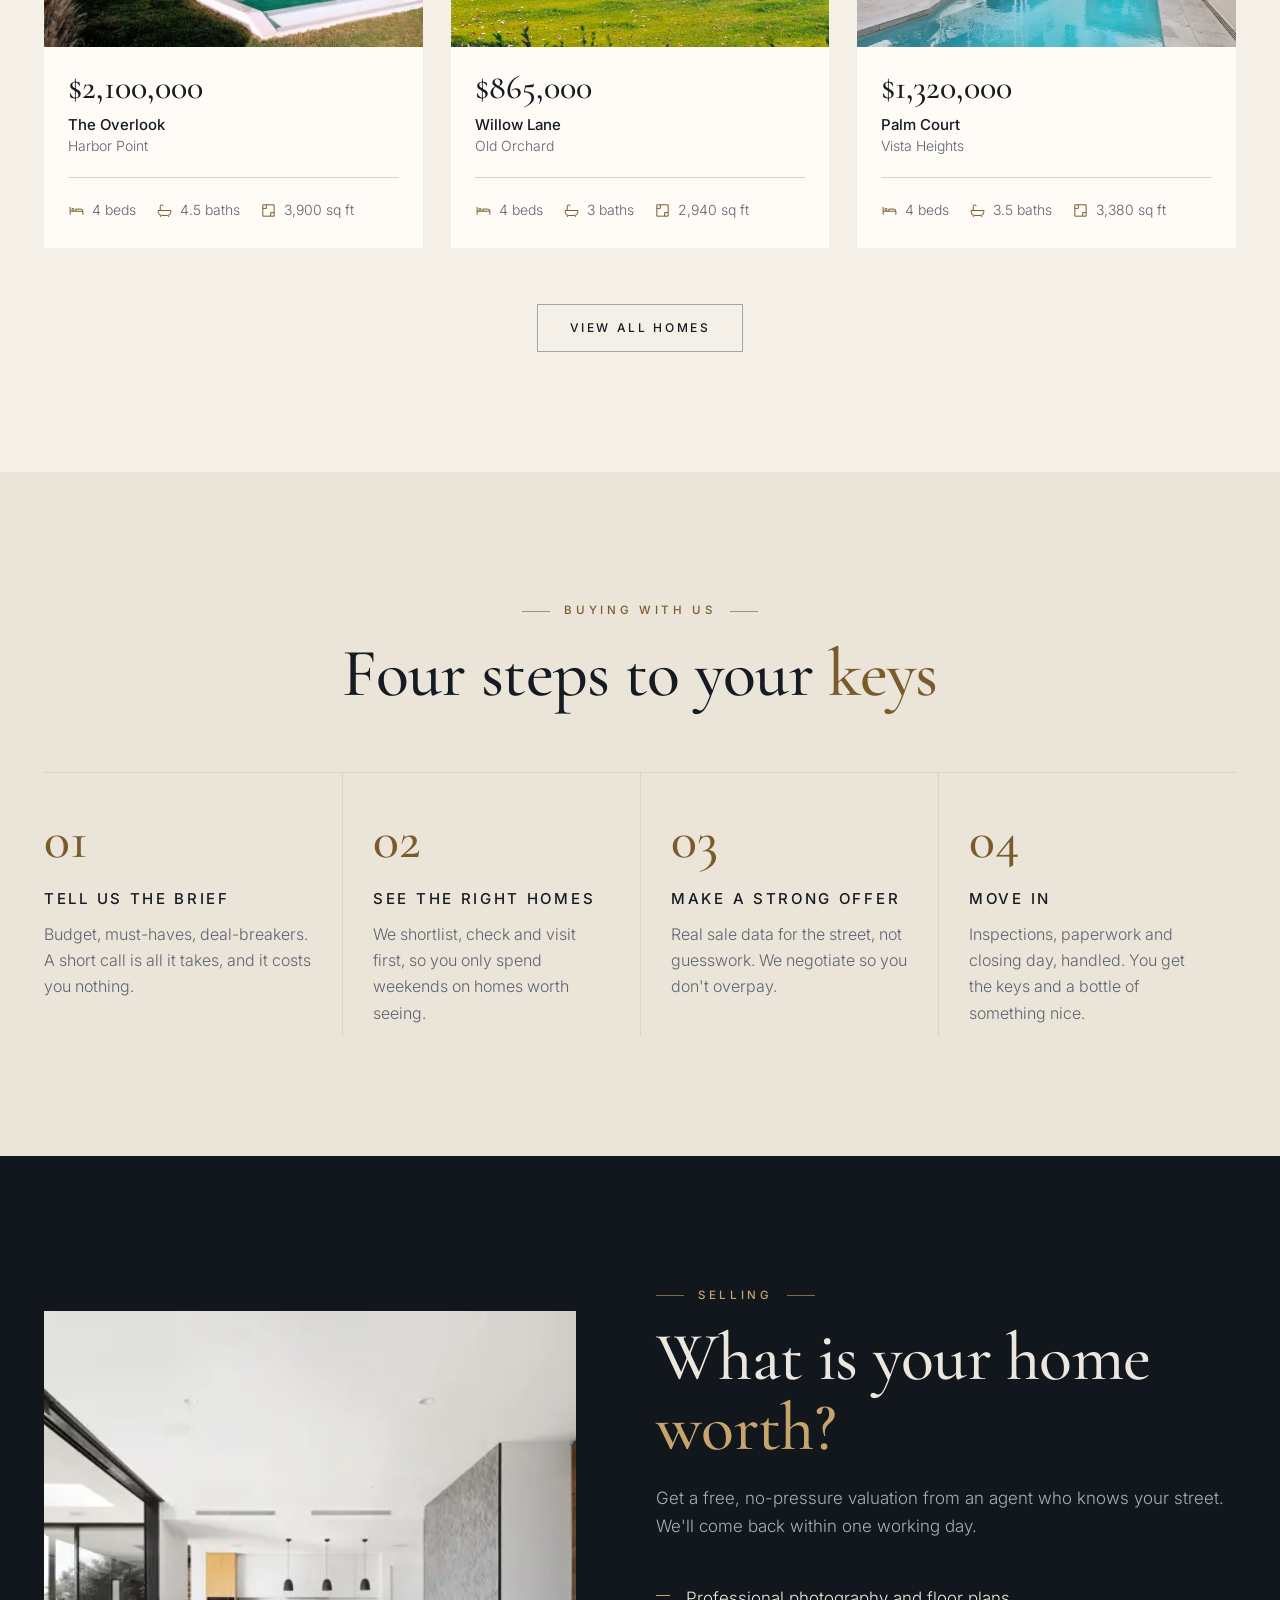
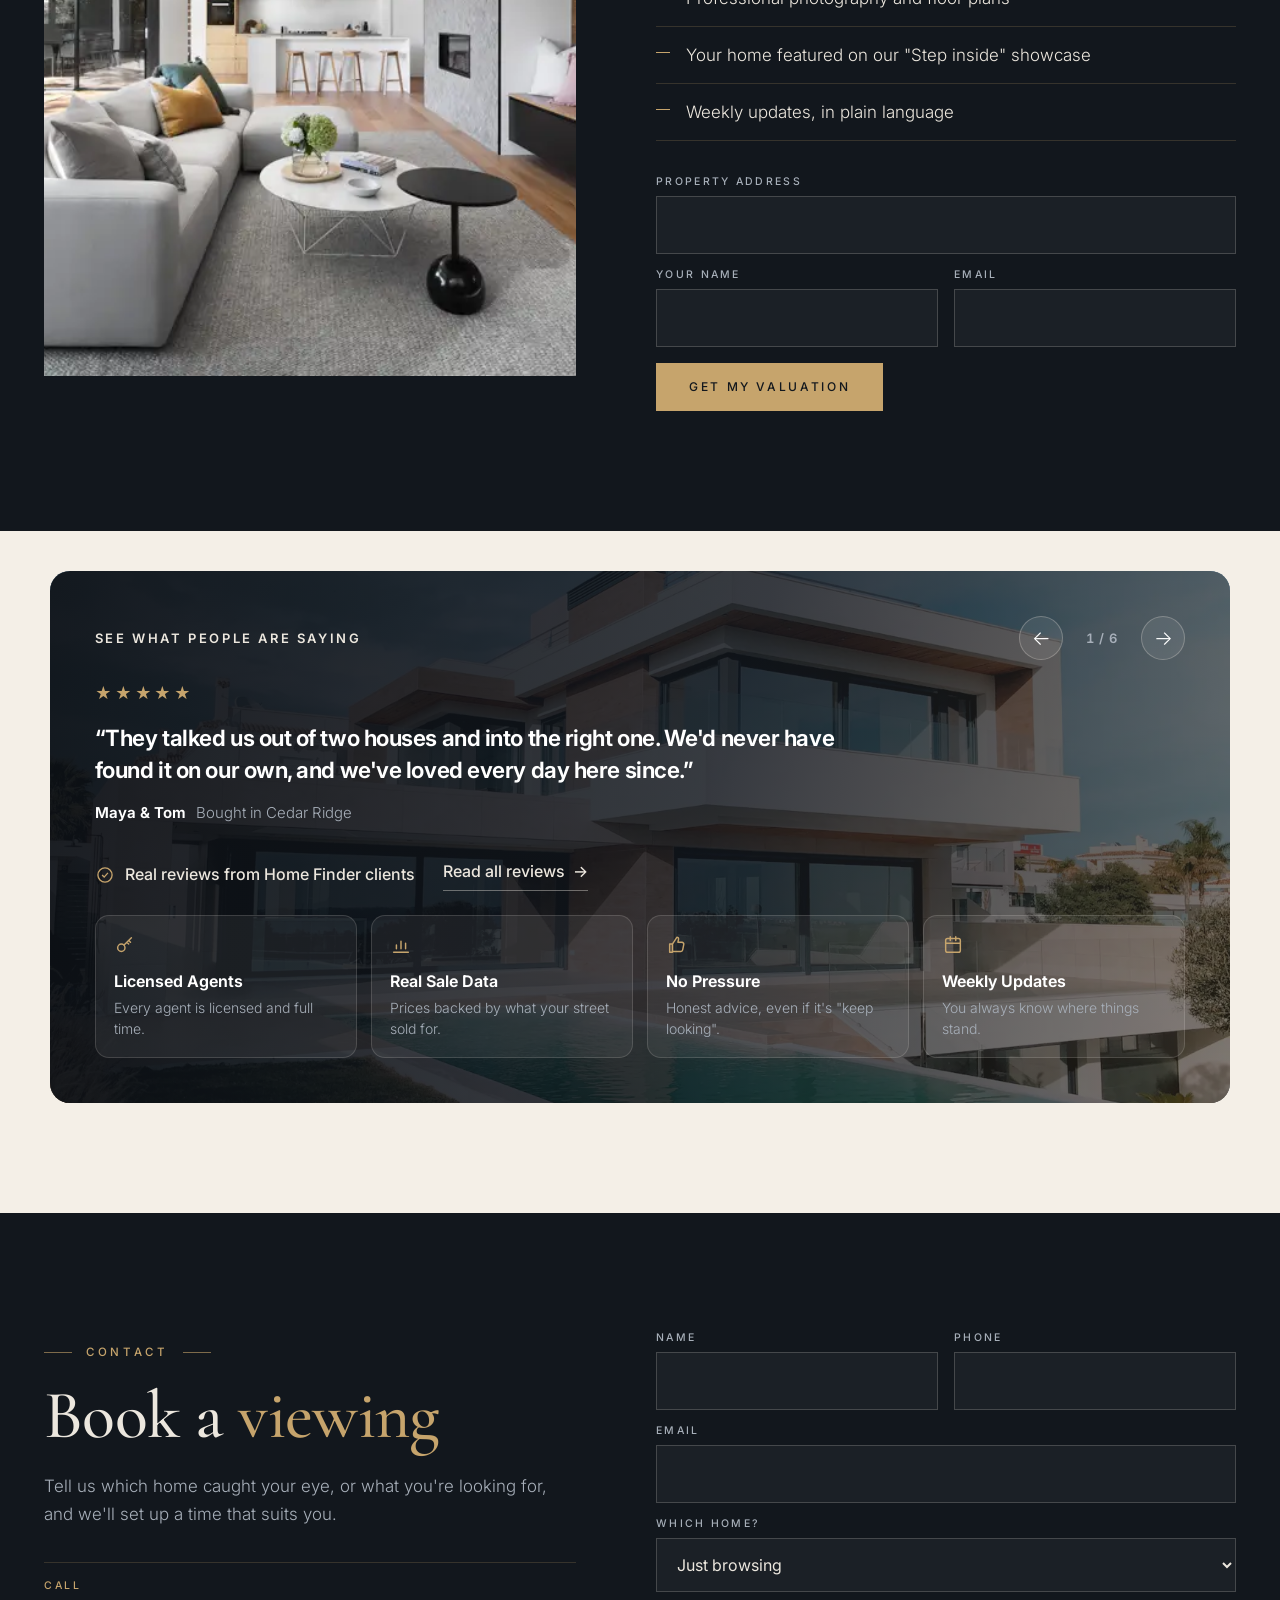
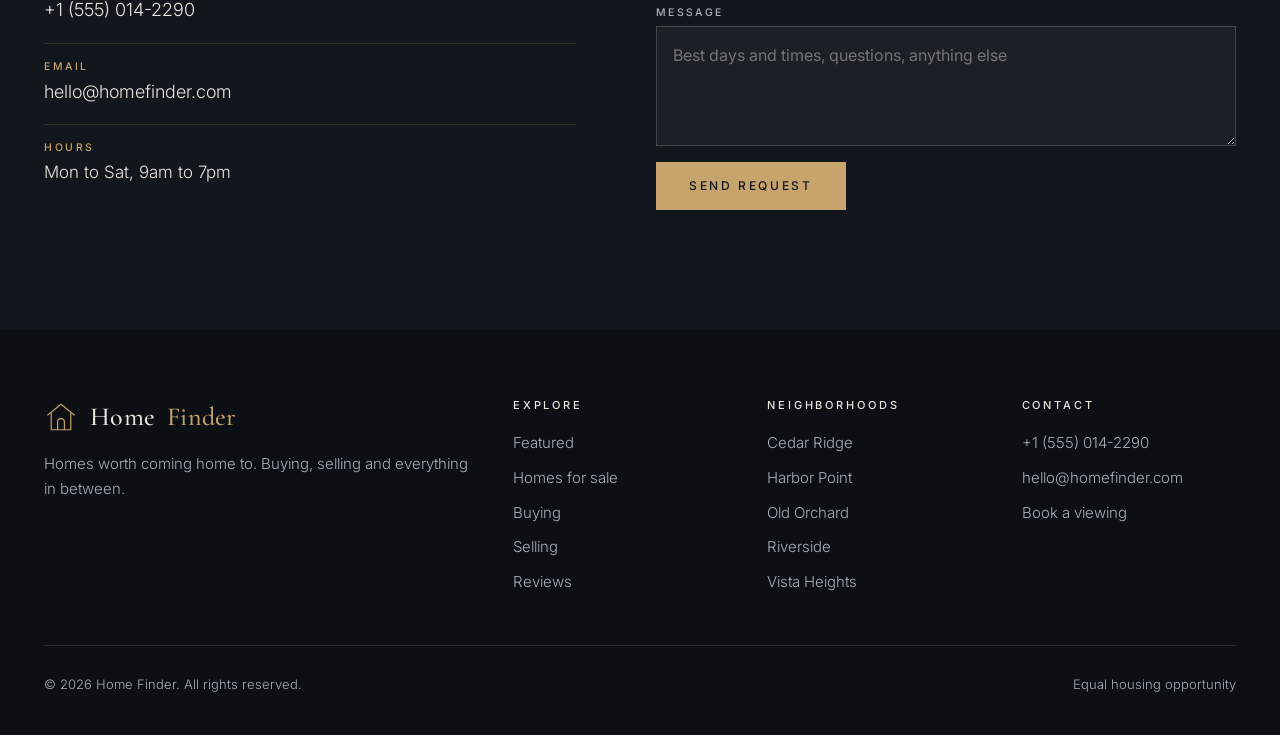
==== commit 7c433a30: "Reviews panel photo: The Overlook Co-Authored-By: Claude Opus 5.5 <noreply@anthropic.com>" ====
--- a/index.html
+++ b/index.html
@@ -122,7 +122,7 @@
 
   <section class="trust" id="reviews" aria-label="Client reviews">
     <div class="trust-card rv">
-      <img class="trust-bg" src="images/alder-800.webp" srcset="images/alder-800.webp 800w, images/alder.webp 1600w" sizes="100vw" alt="" loading="lazy">
+      <img class="trust-bg" src="images/overlook-800.webp" srcset="images/overlook-800.webp 800w, images/overlook.webp 1600w" sizes="100vw" alt="" loading="lazy">
       <div class="trust-in">
         <div class="trust-head">
           <p class="trust-label">See what people are saying</p>
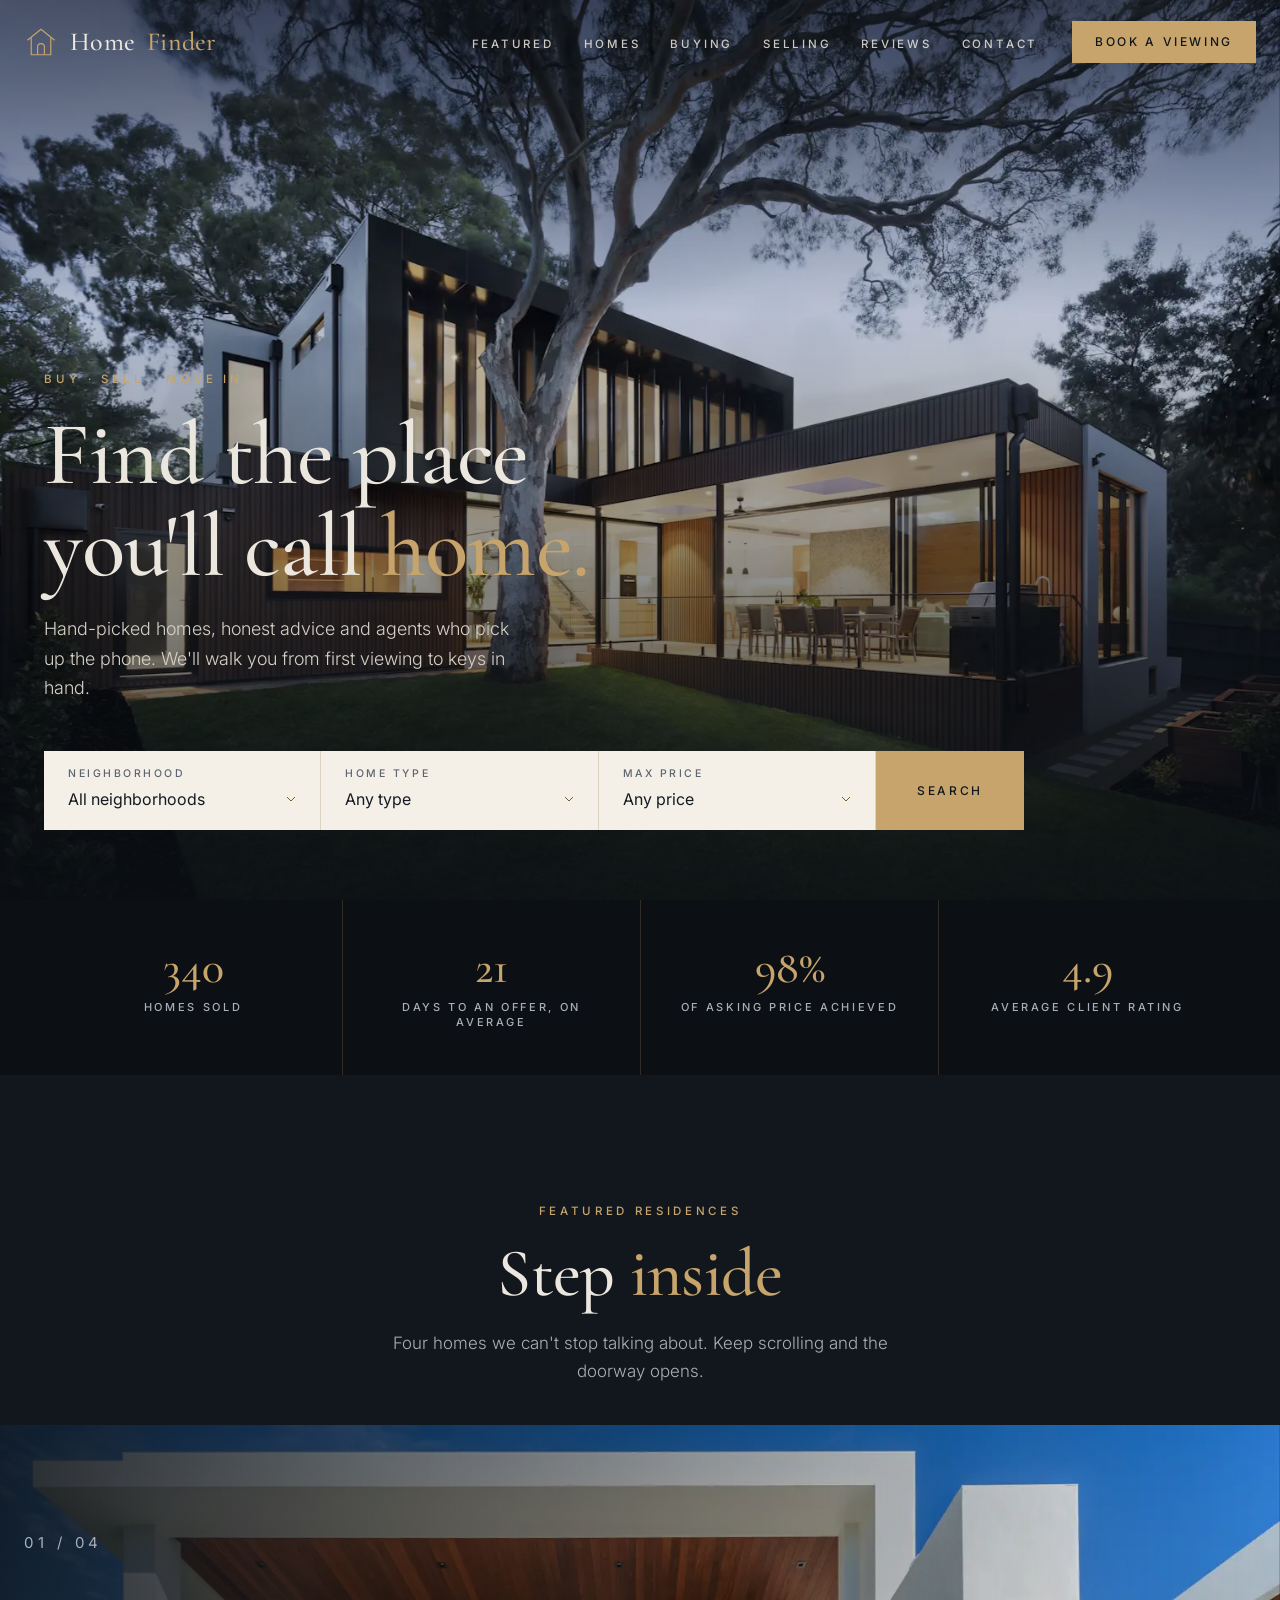
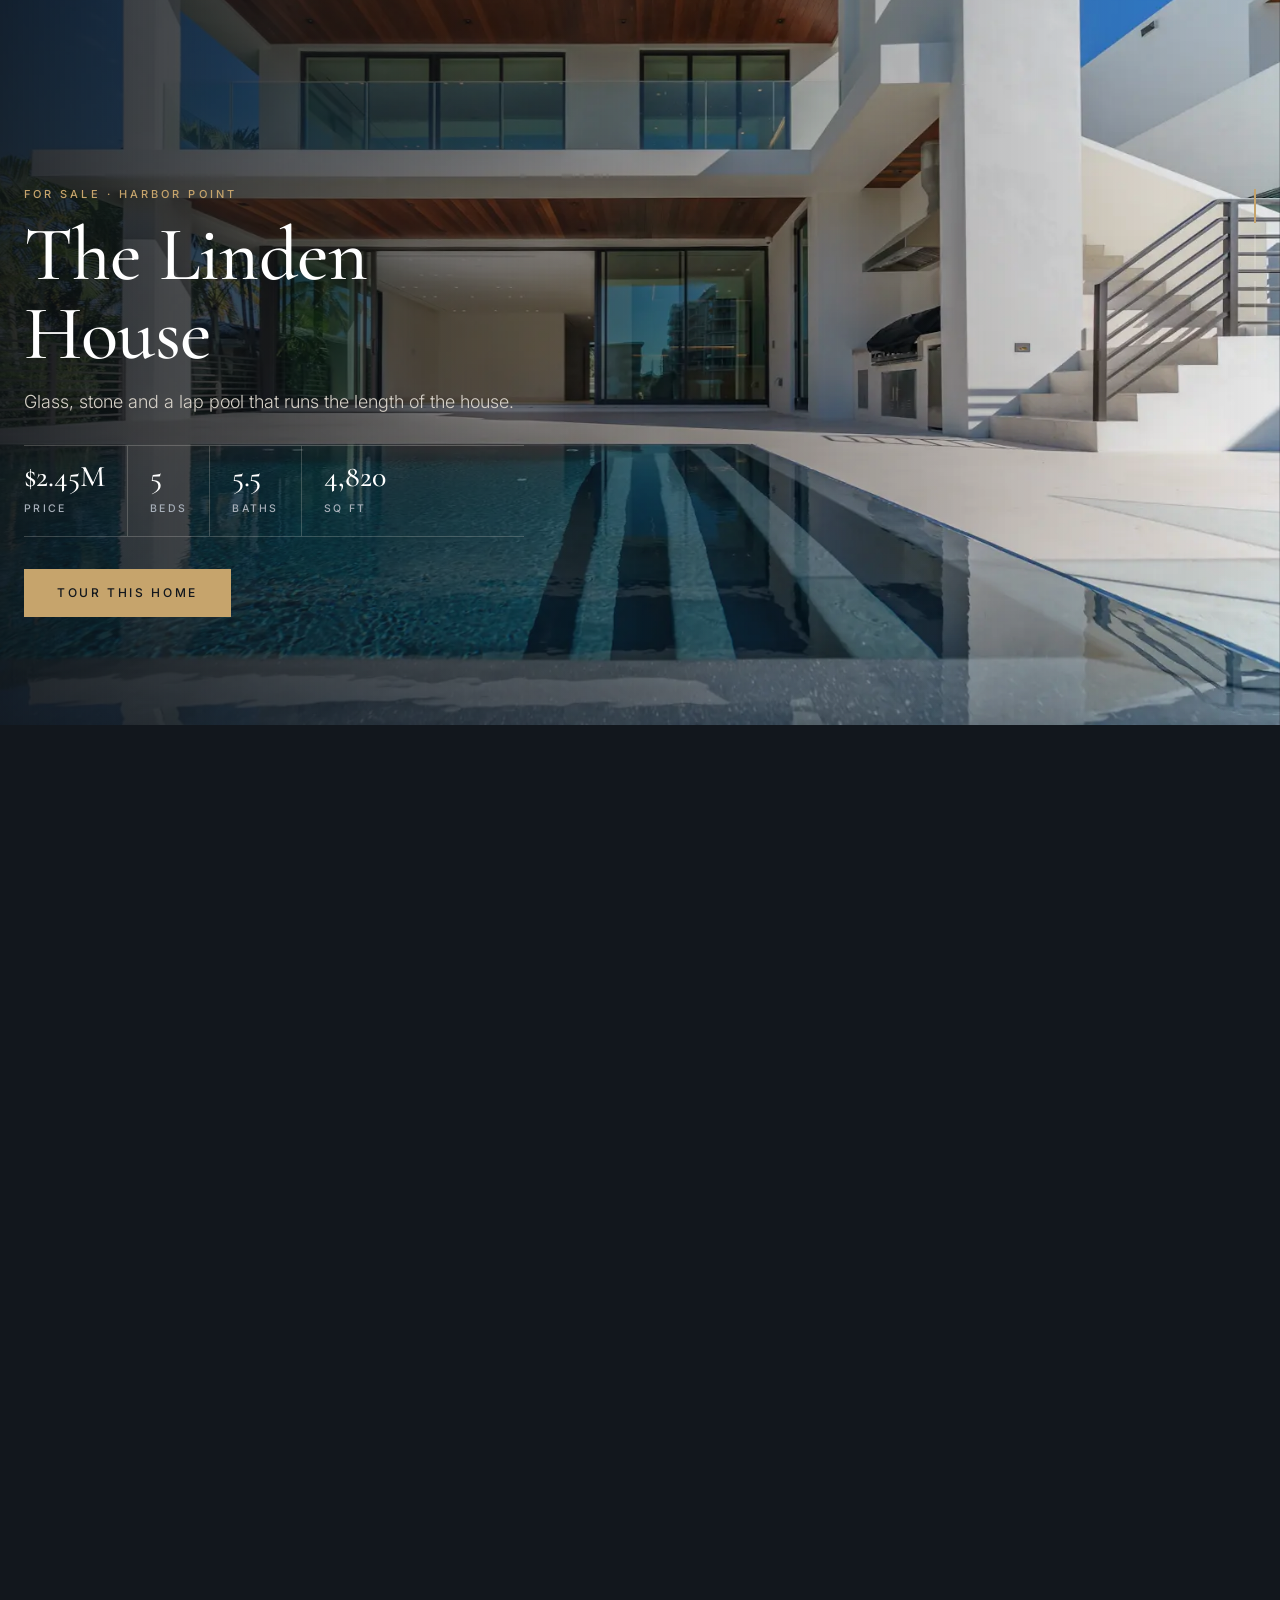
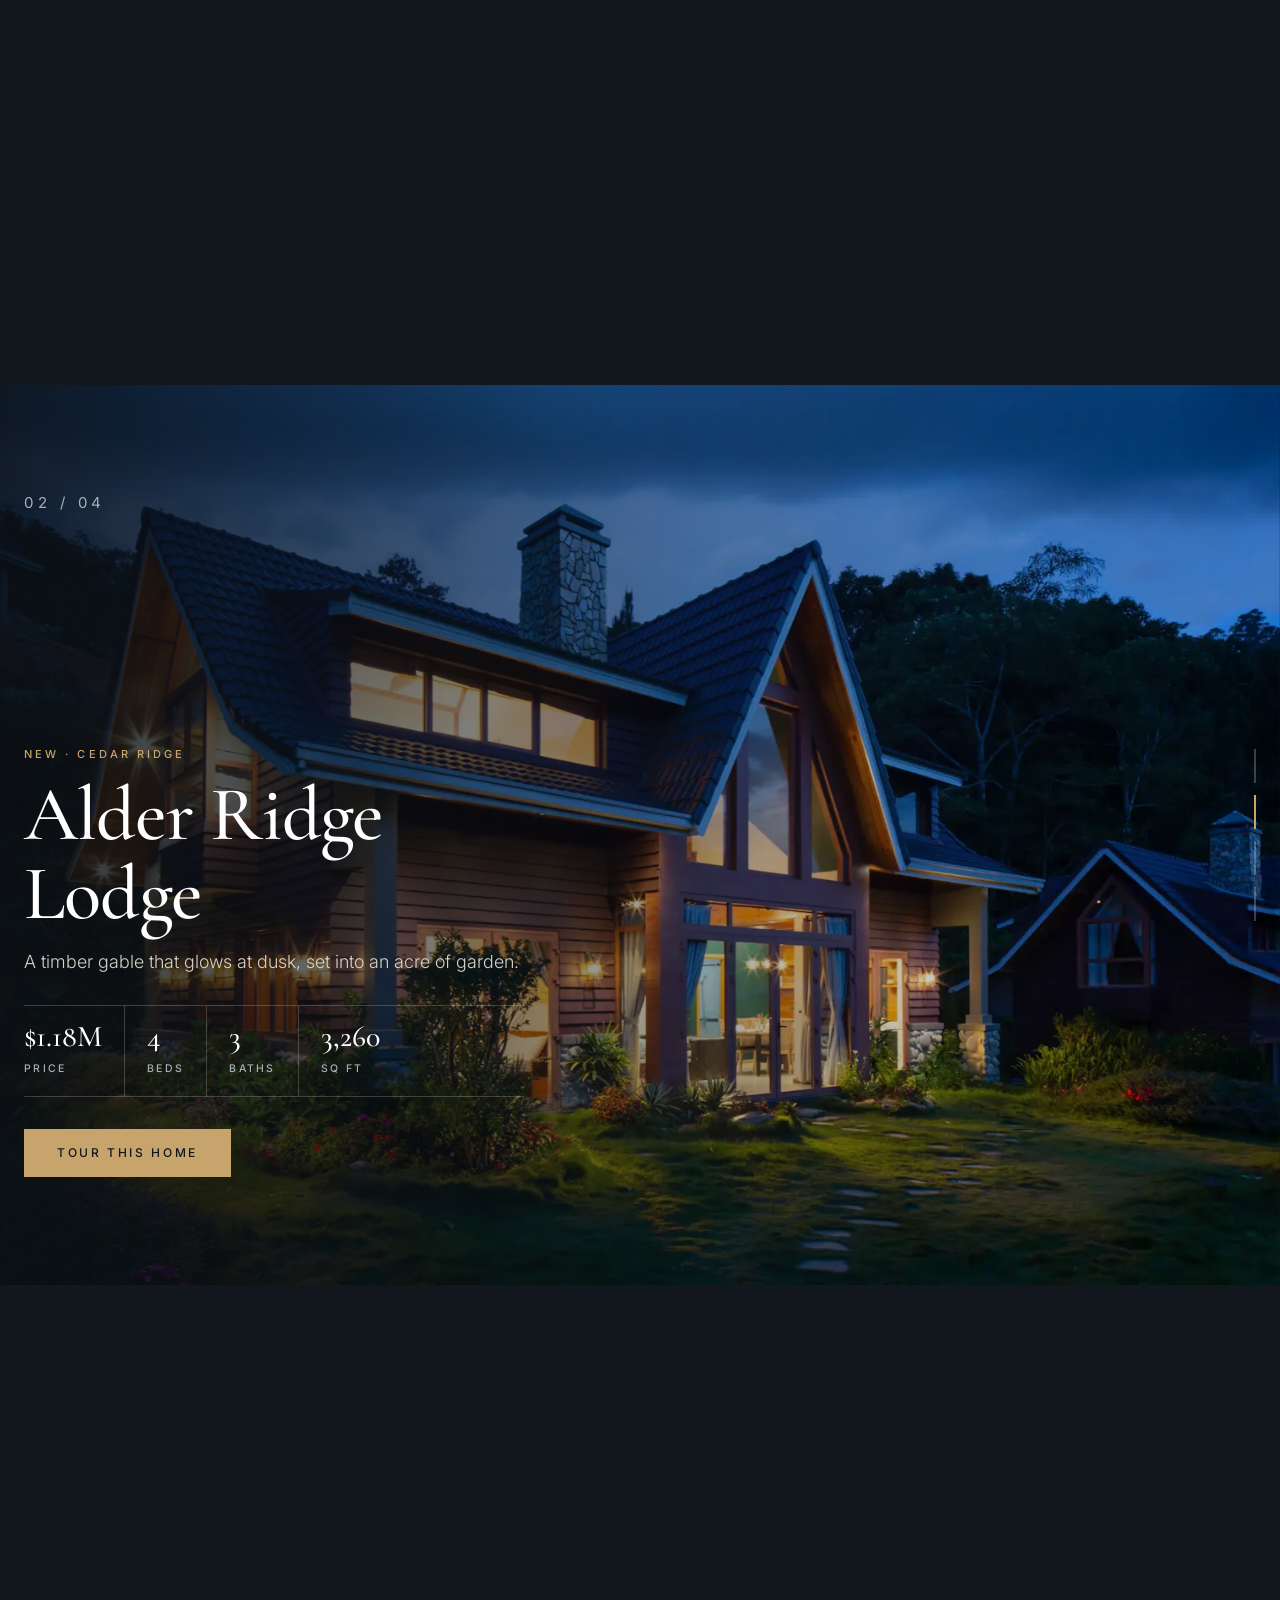
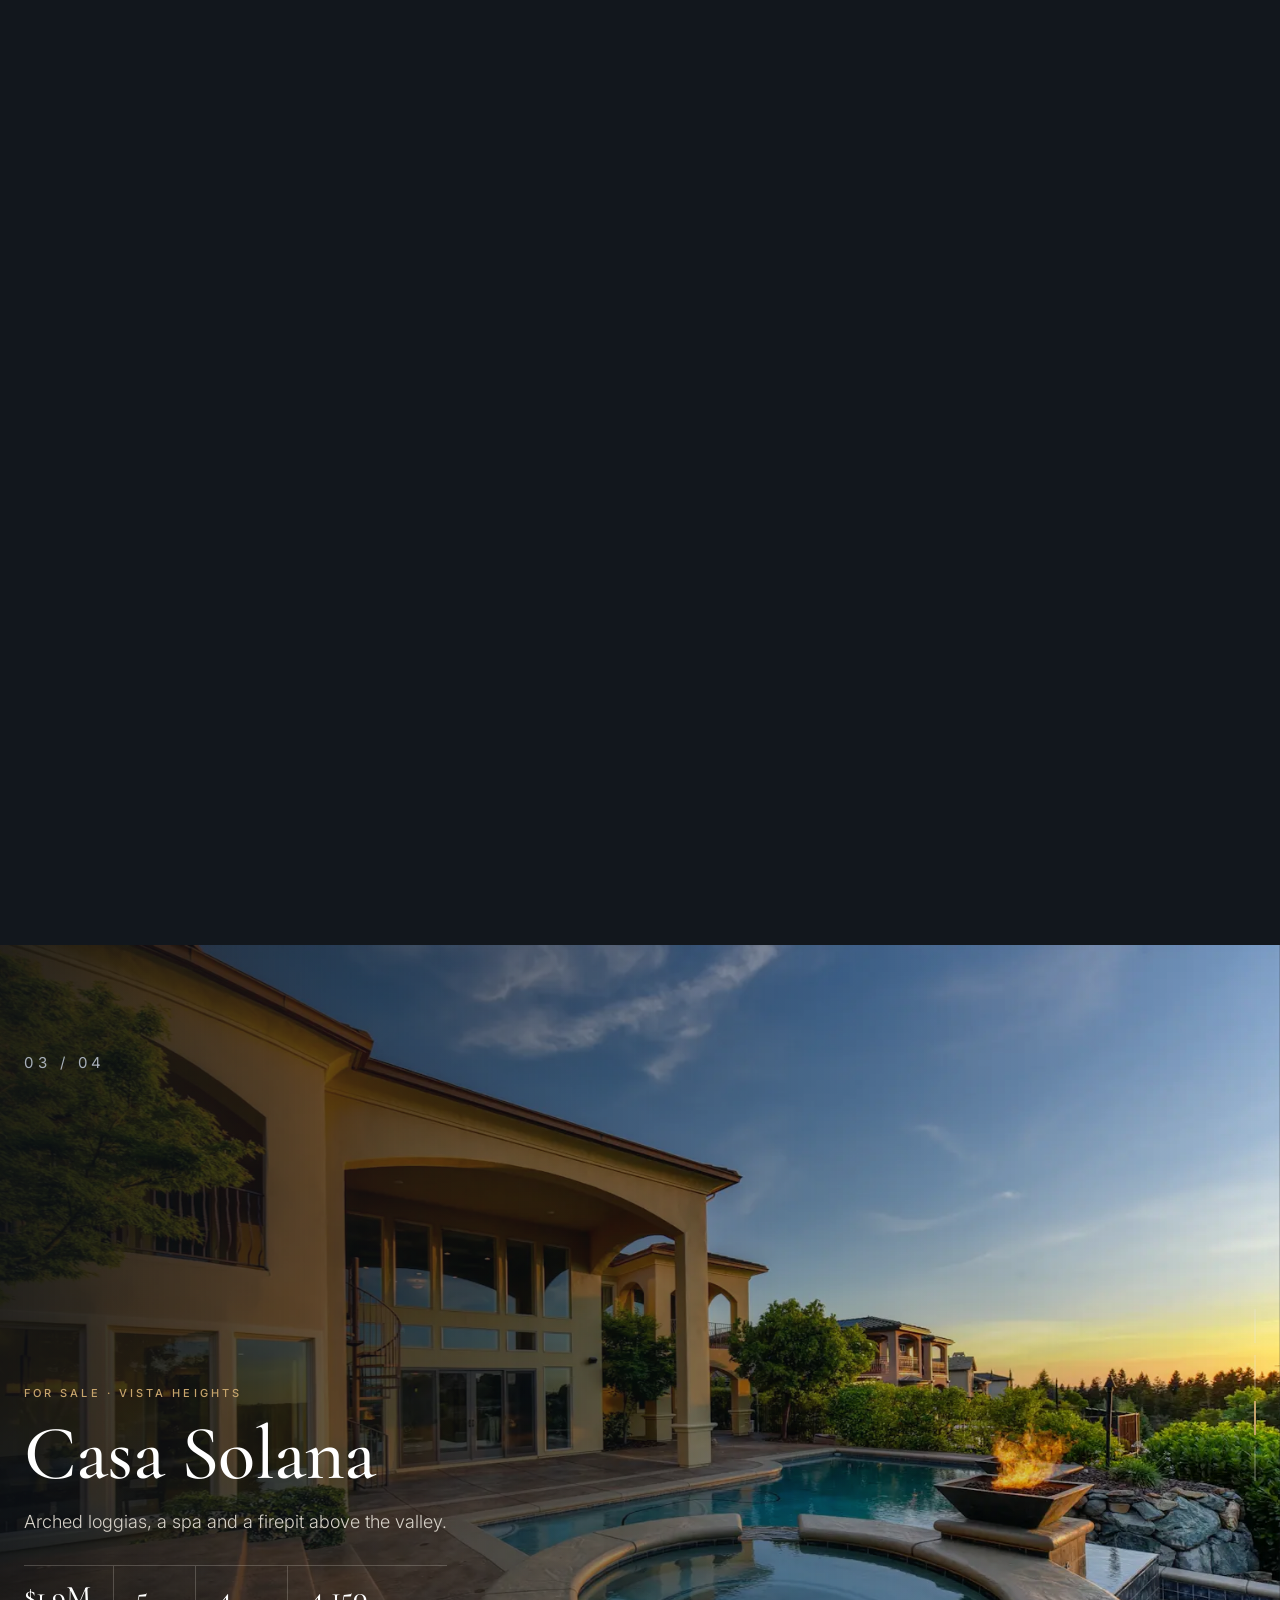
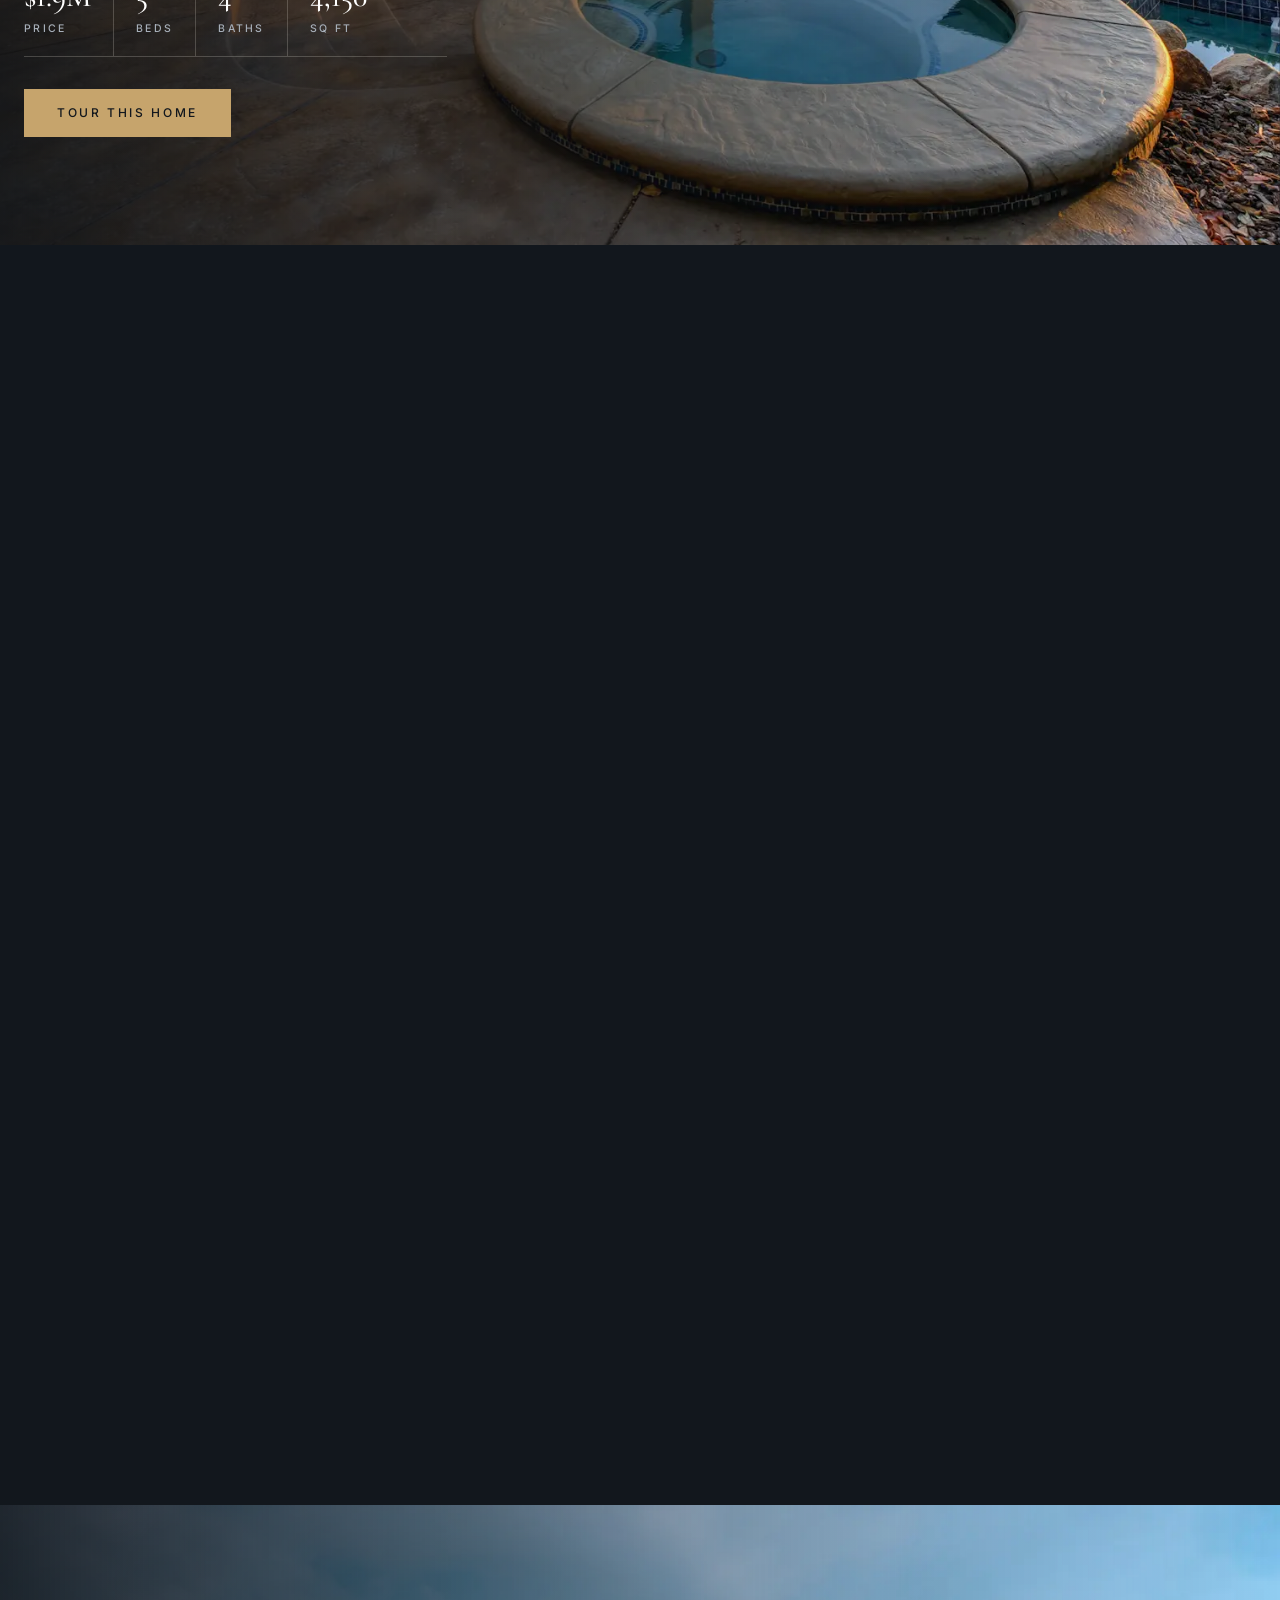
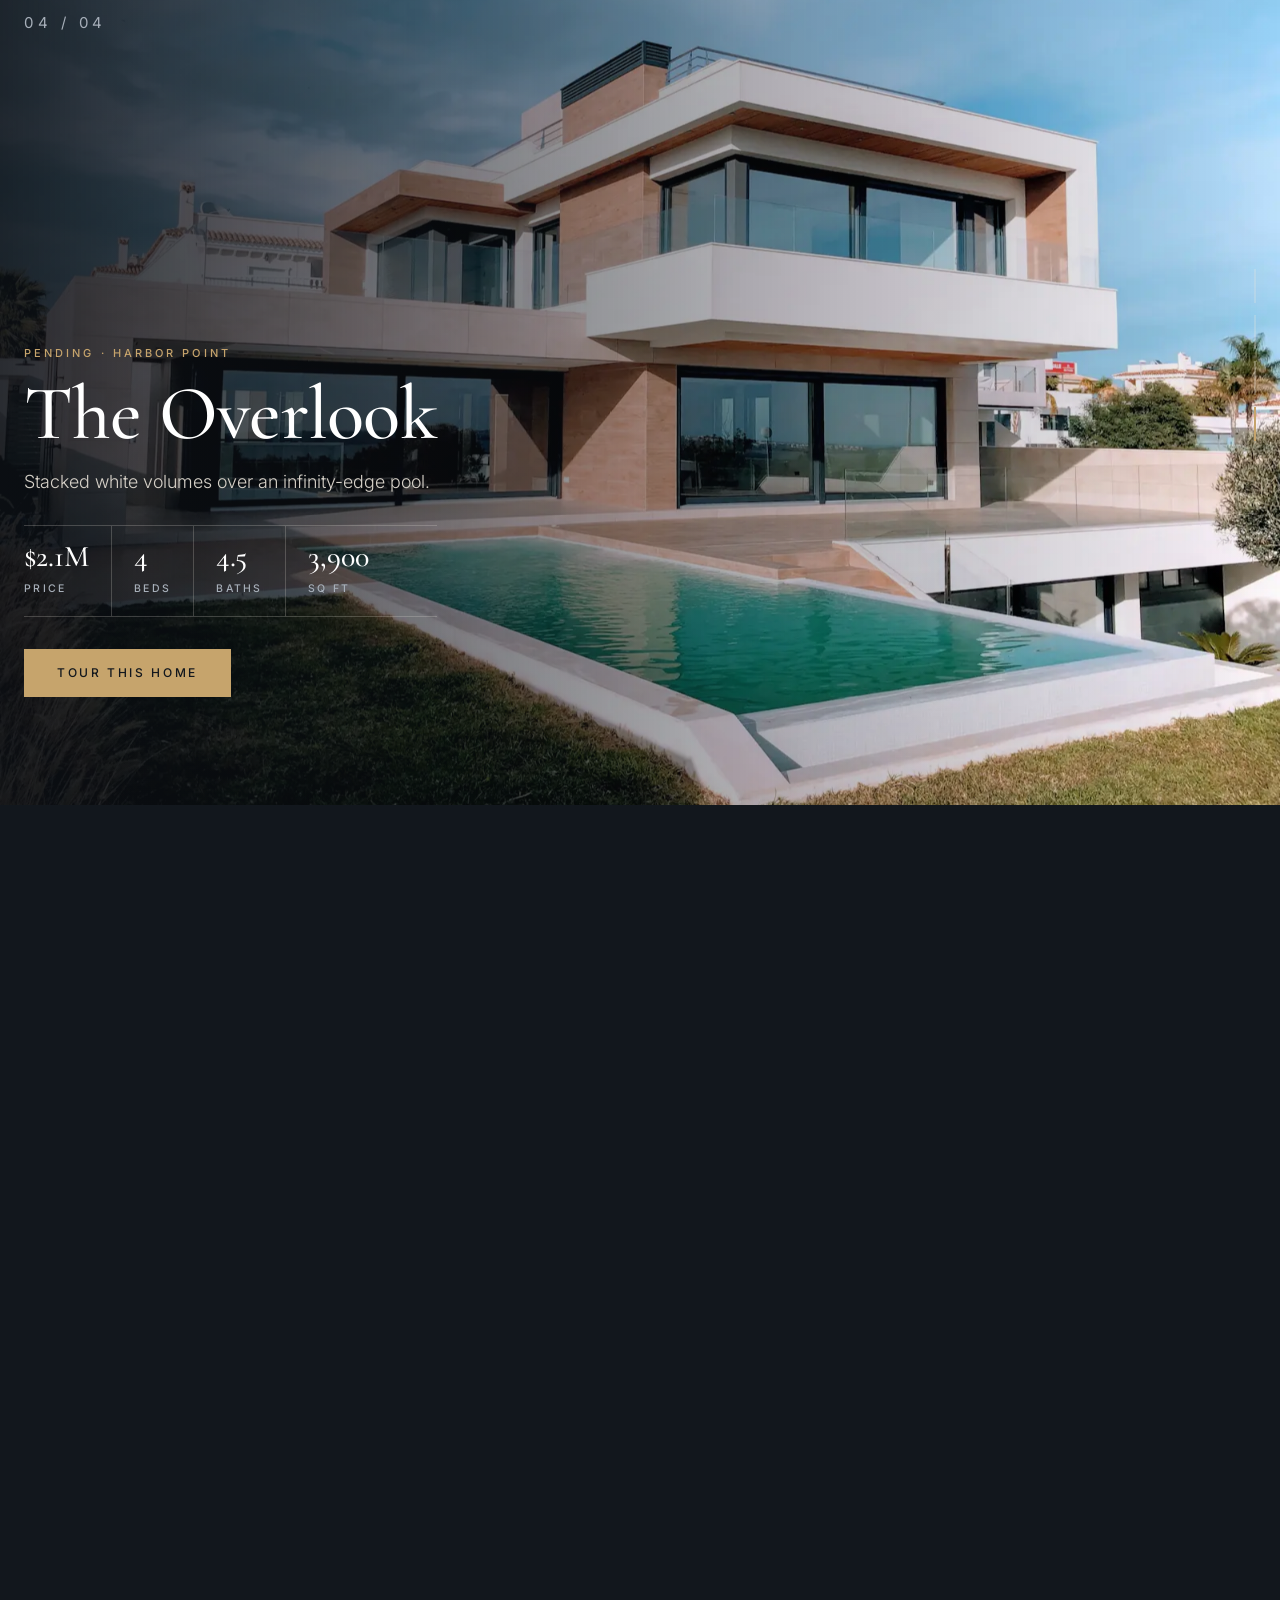
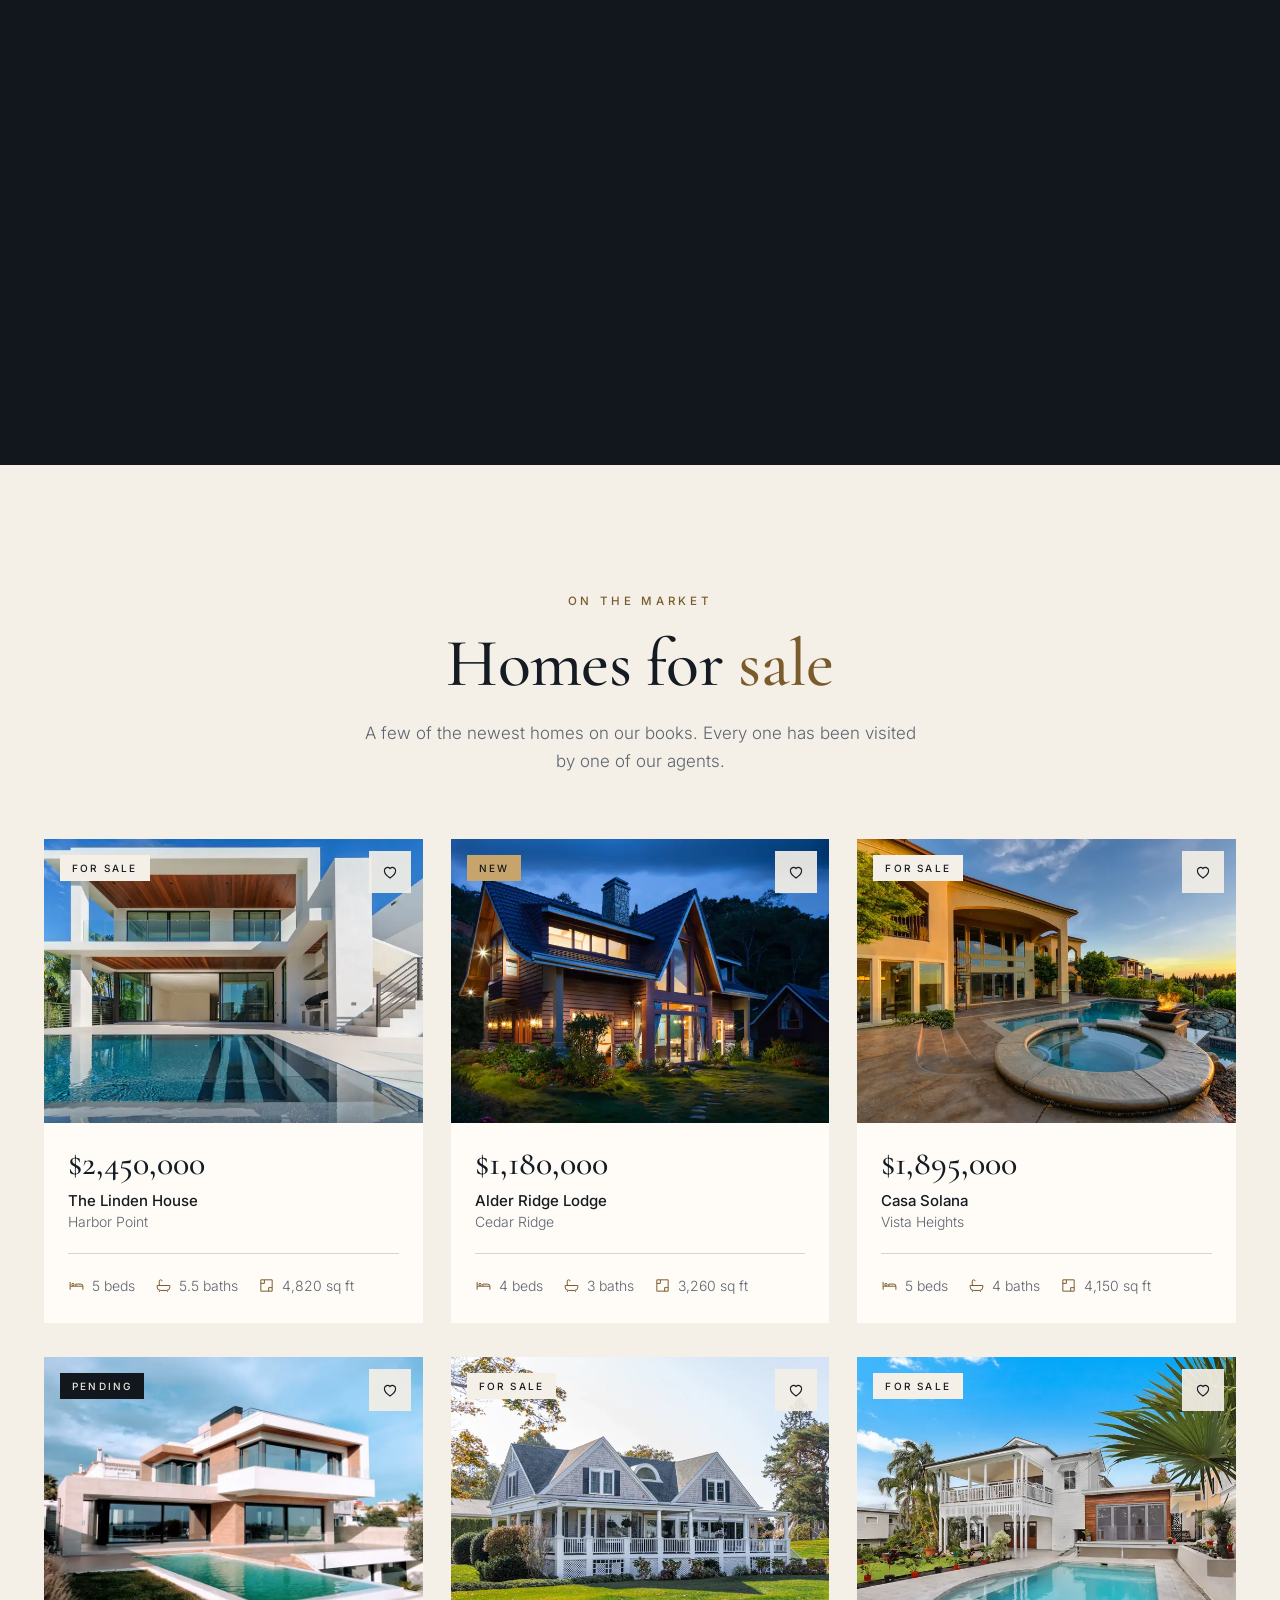
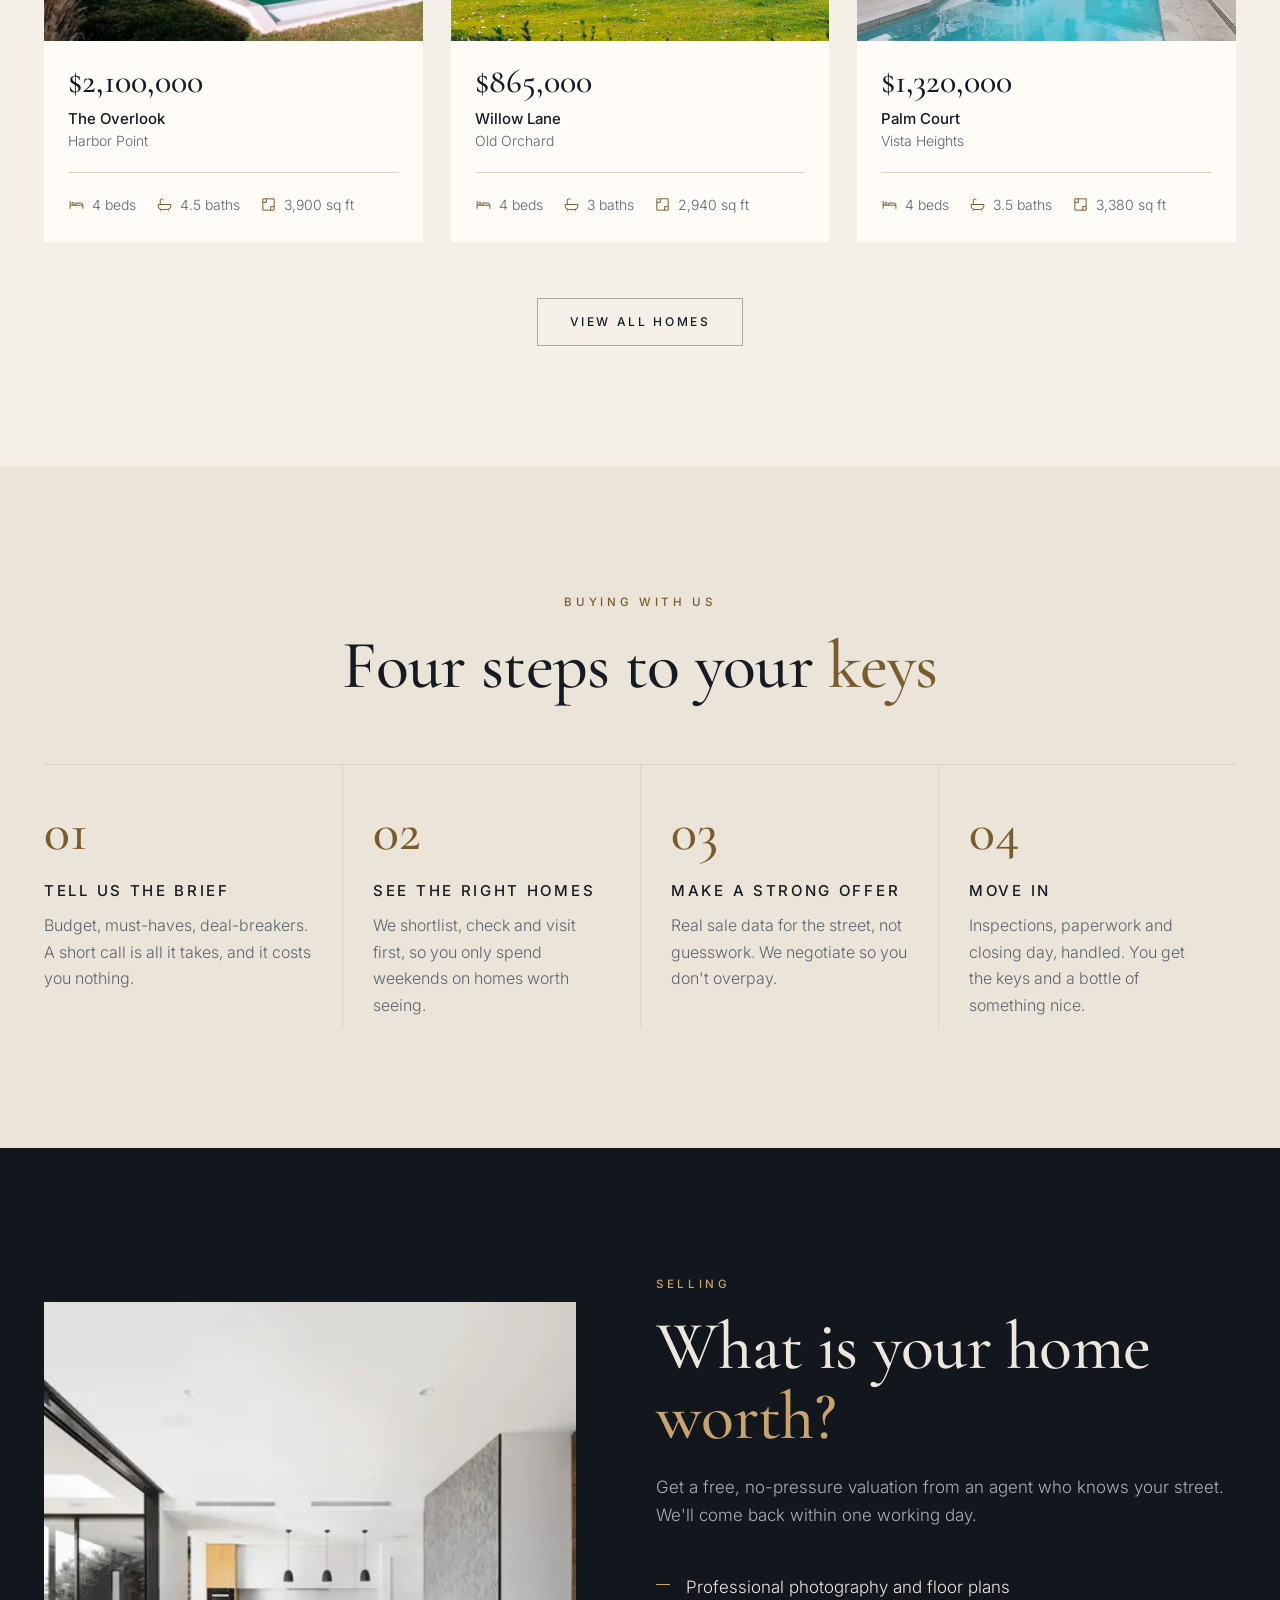
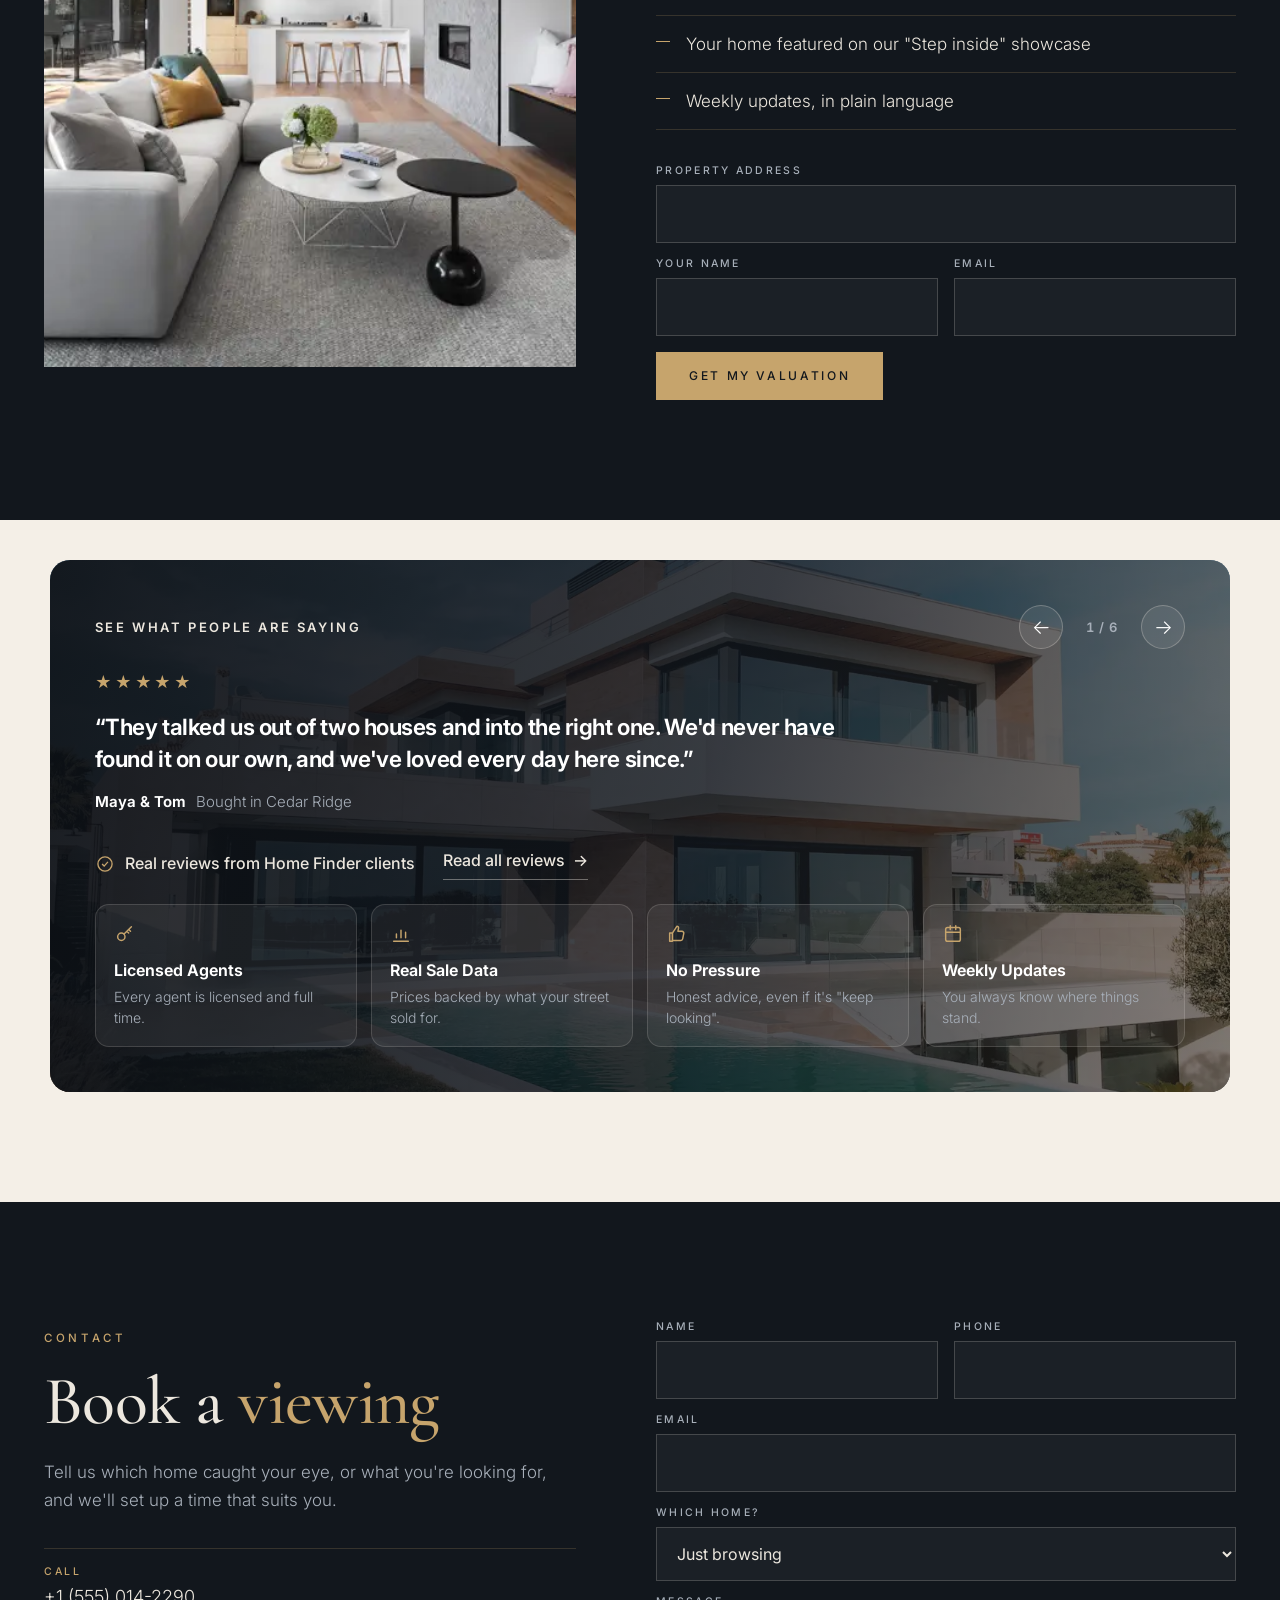
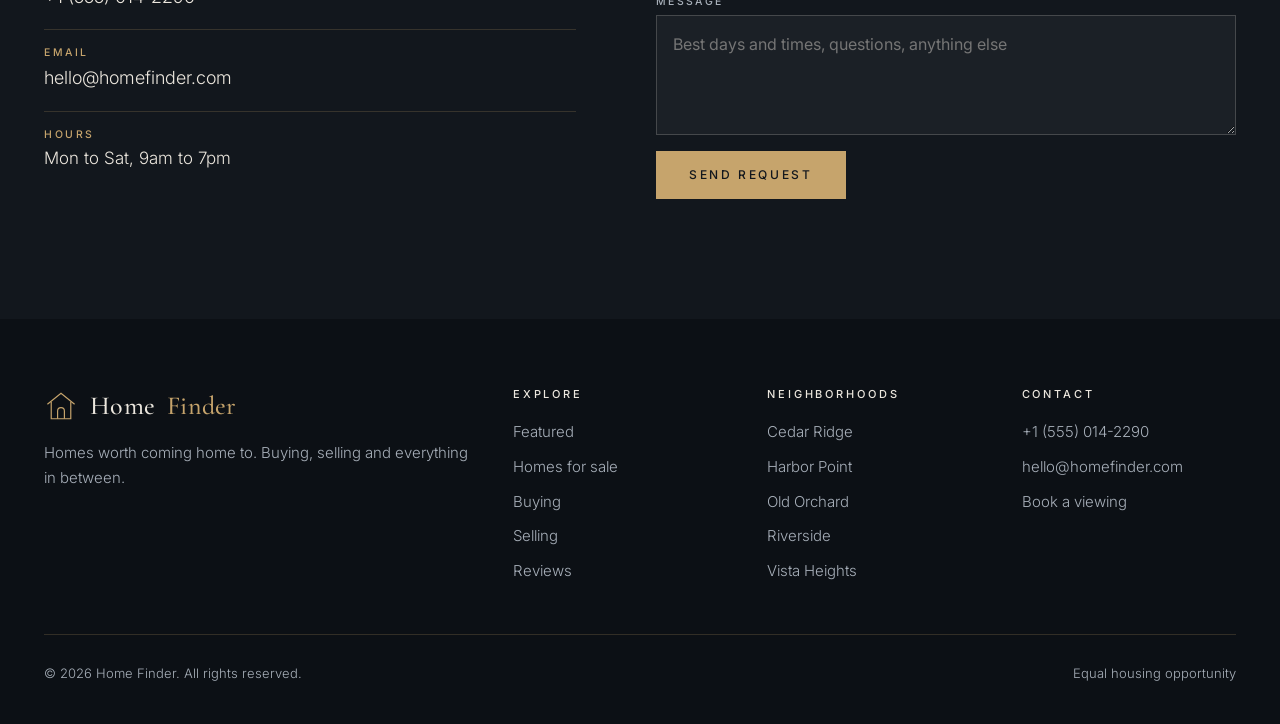
==== commit f50a7127: "Remove the dashes beside section labels Co-Authored-By: Claude Opus 5.5 <noreply@anthropic.com>" ====
--- a/index.html
+++ b/index.html
@@ -9,7 +9,7 @@
 <link rel="preconnect" href="https://fonts.googleapis.com"><link rel="preconnect" href="https://fonts.gstatic.com" crossorigin>
 <link href="https://fonts.googleapis.com/css2?family=Cormorant+Garamond:wght@400;500;600&family=Inter:opsz,wght@14..32,300..600&display=swap" rel="stylesheet">
 <link rel="preload" as="image" href="images/hero-dusk.webp" fetchpriority="high">
-<link rel="stylesheet" href="style.css?v=5">
+<link rel="stylesheet" href="style.css?v=6">
 </head>
 <body>
 <a class="skip" href="#main">Skip to content</a>
--- a/style.css
+++ b/style.css
@@ -25,9 +25,8 @@
 .lede{max-width:560px;margin:20px auto 0;color:var(--muted)}
 .dark .lede{color:var(--night-muted)}
 
-/* small spaced label above a heading, hairline either side (not in the hero) */
+/* small spaced label above a heading (no side dashes, per the user) */
 .eyebrow{display:inline-flex;align-items:center;gap:14px;font:500 11.5px/1 var(--sans);letter-spacing:.32em;text-transform:uppercase;color:var(--brass-ink);margin-bottom:22px}
-.eyebrow::before,.eyebrow::after{content:"";width:28px;height:1px;background:currentColor;opacity:.6}
 .dark .eyebrow{color:var(--brass)}
 
 .dark{background:var(--night);color:var(--night-text)}
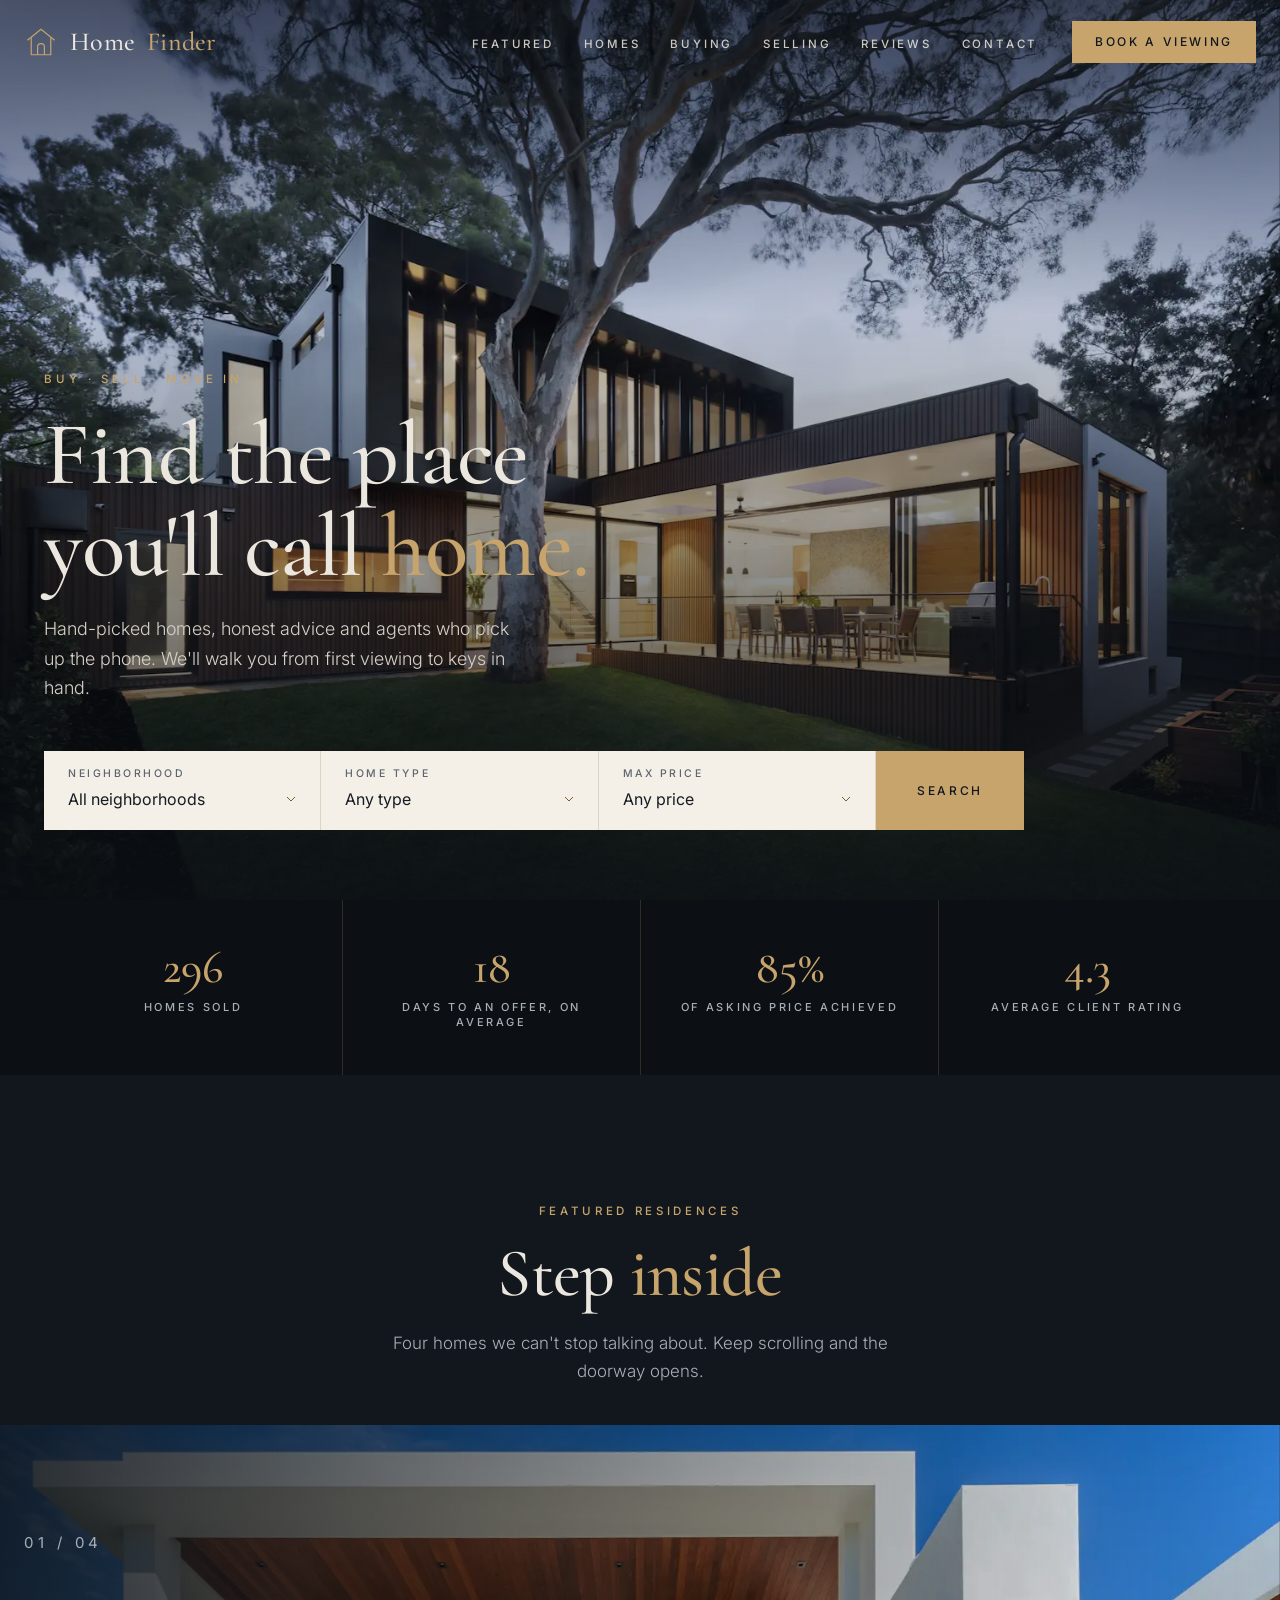
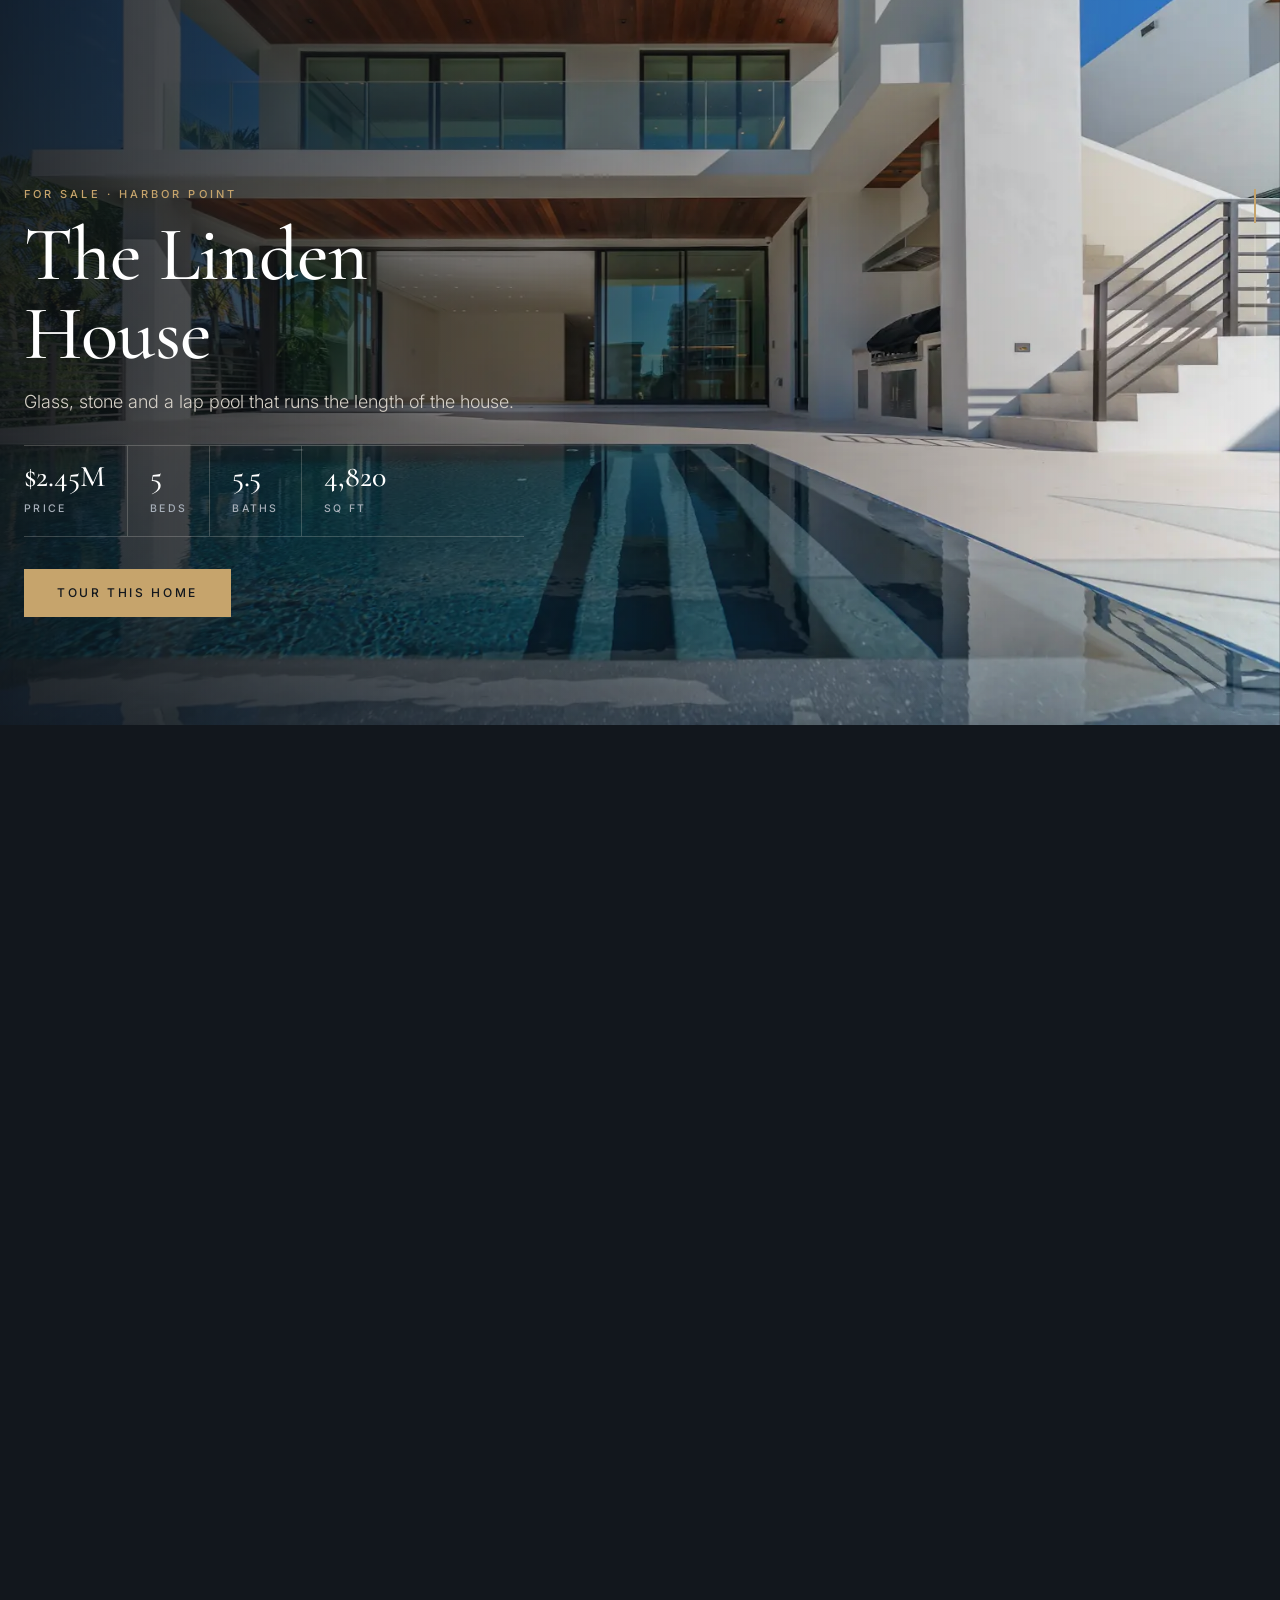
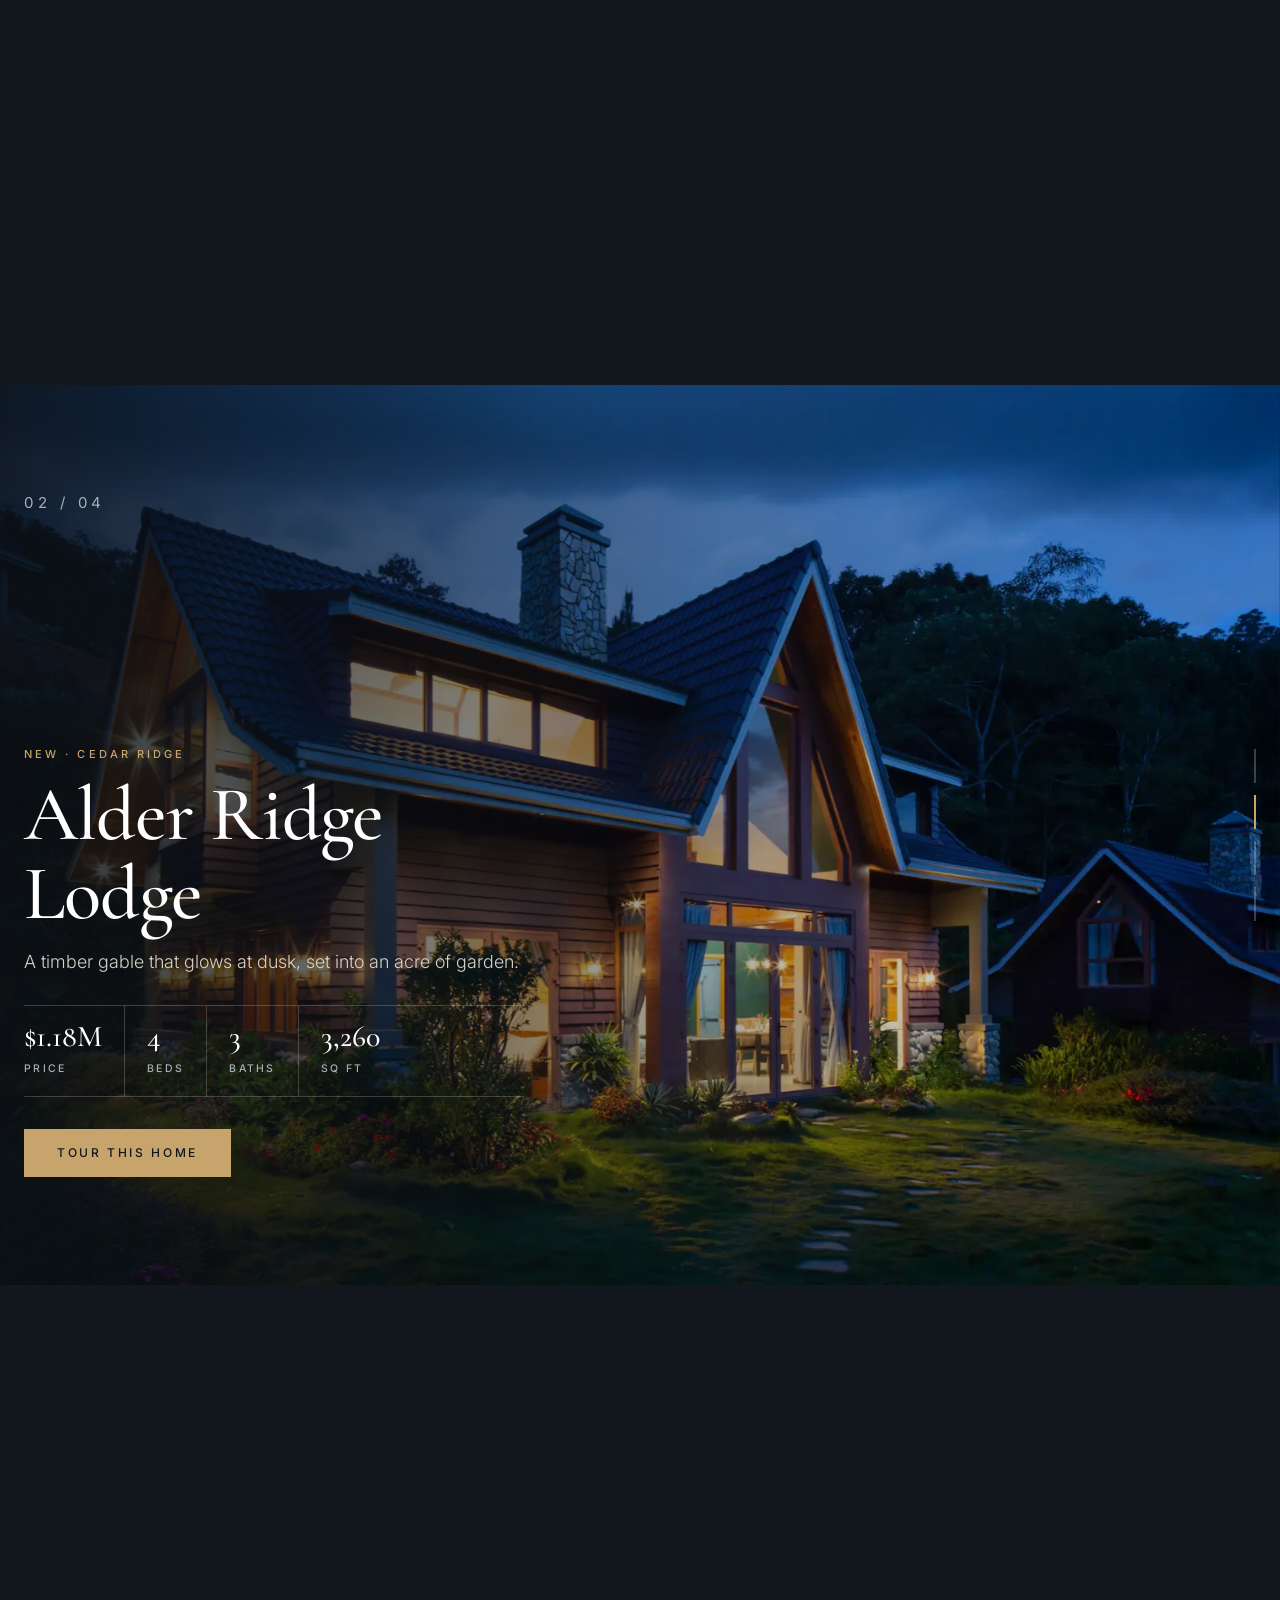
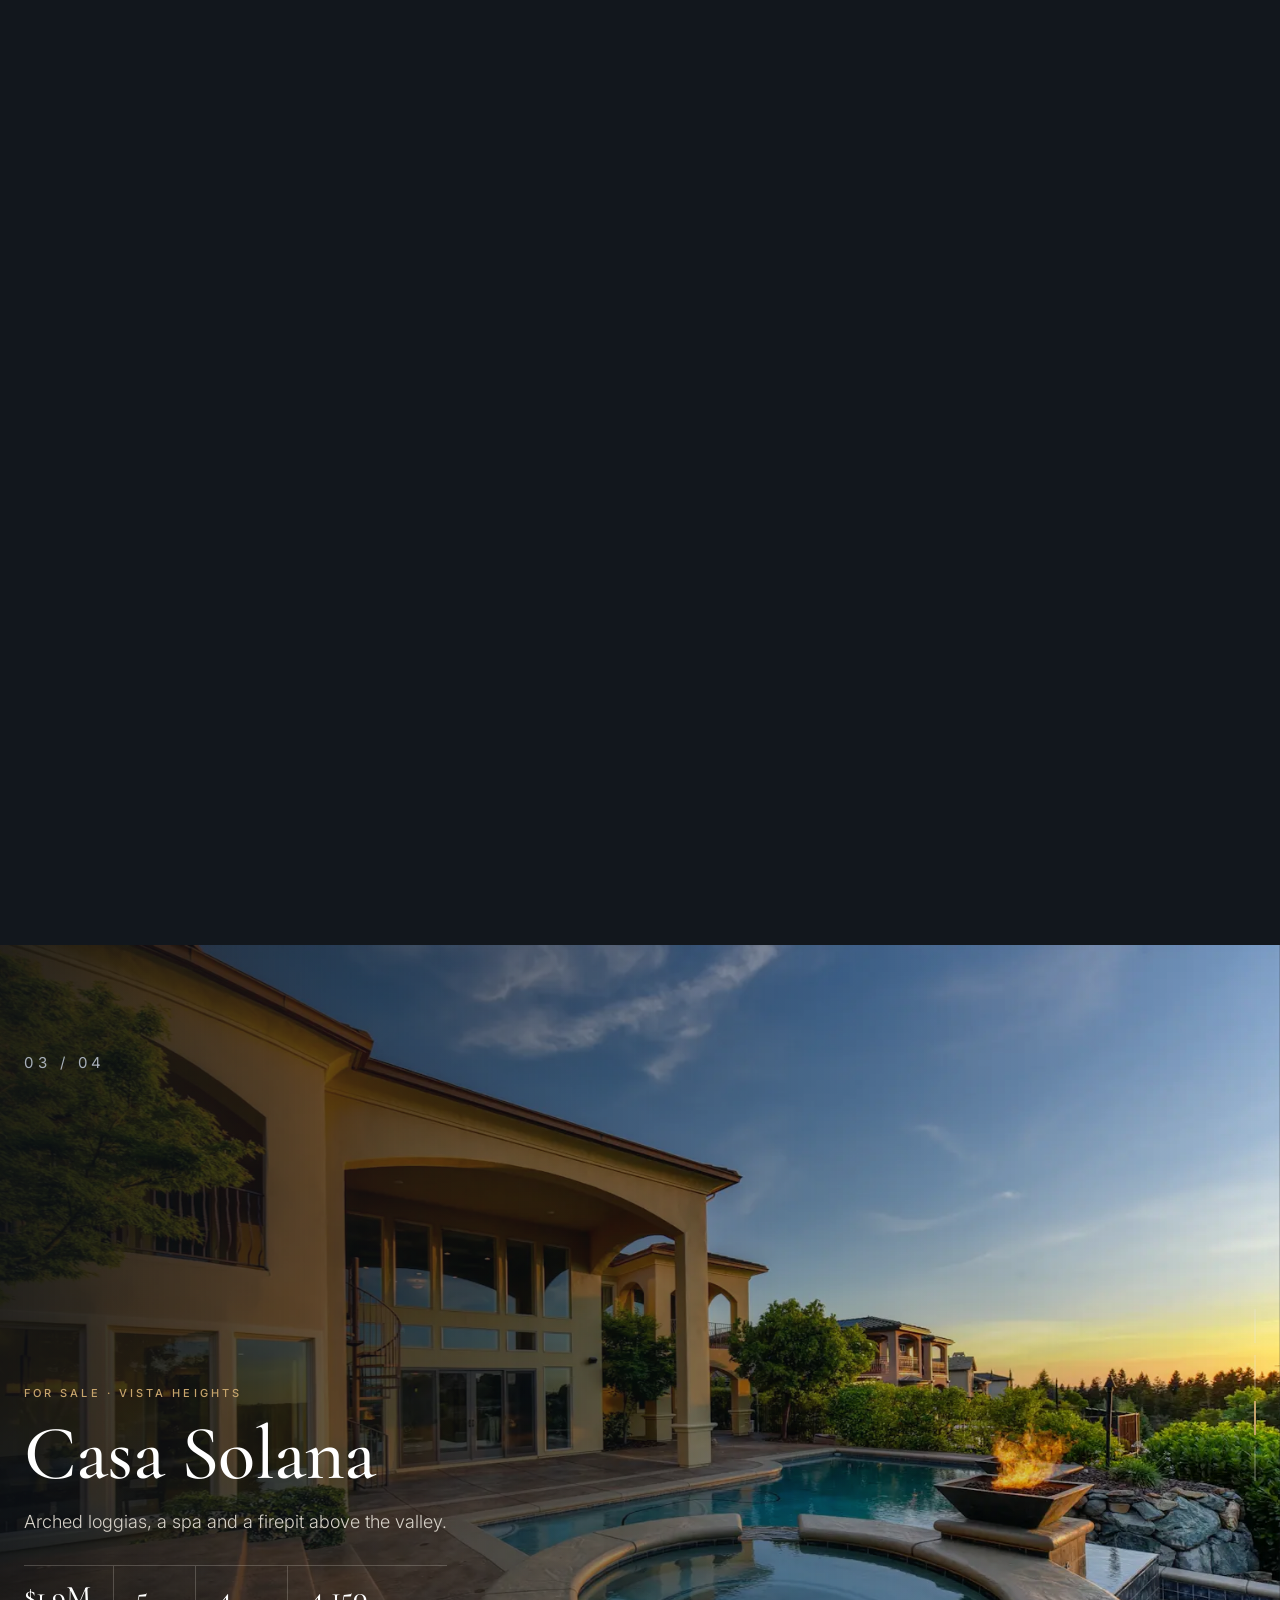
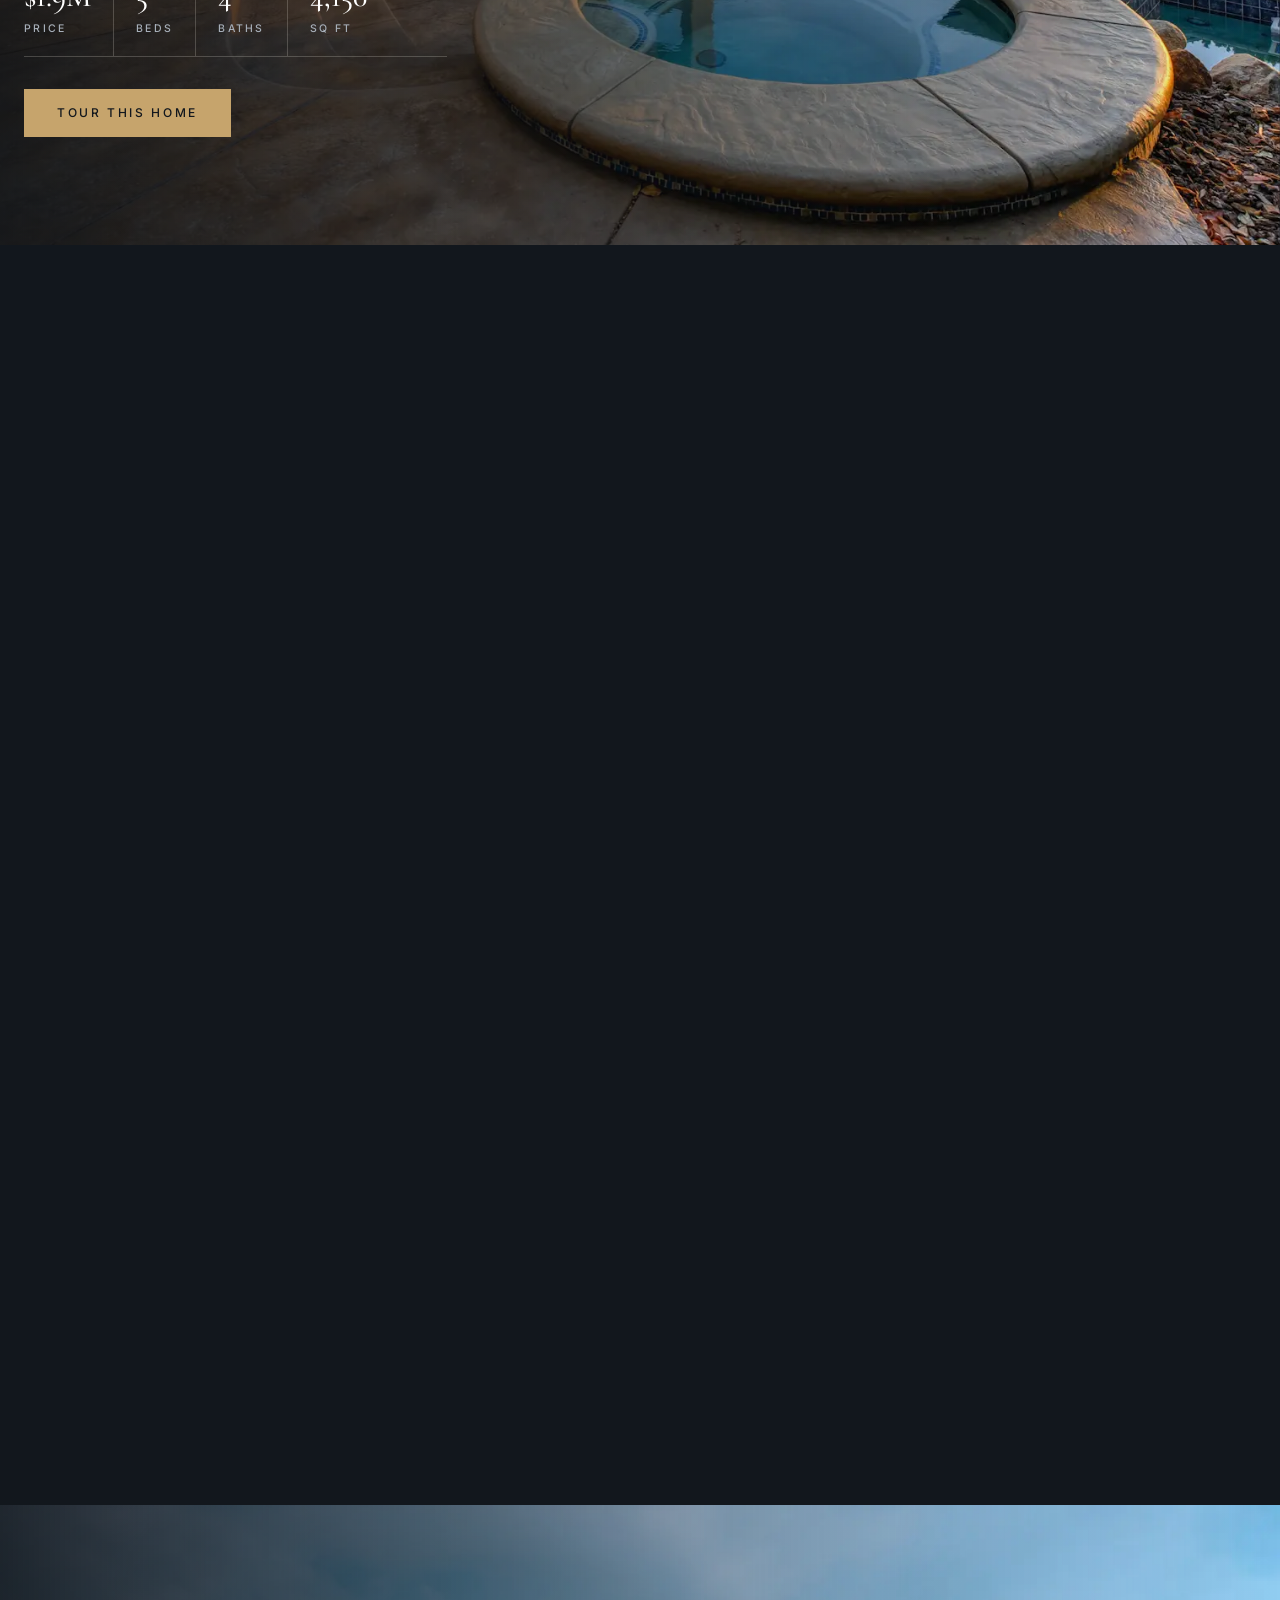
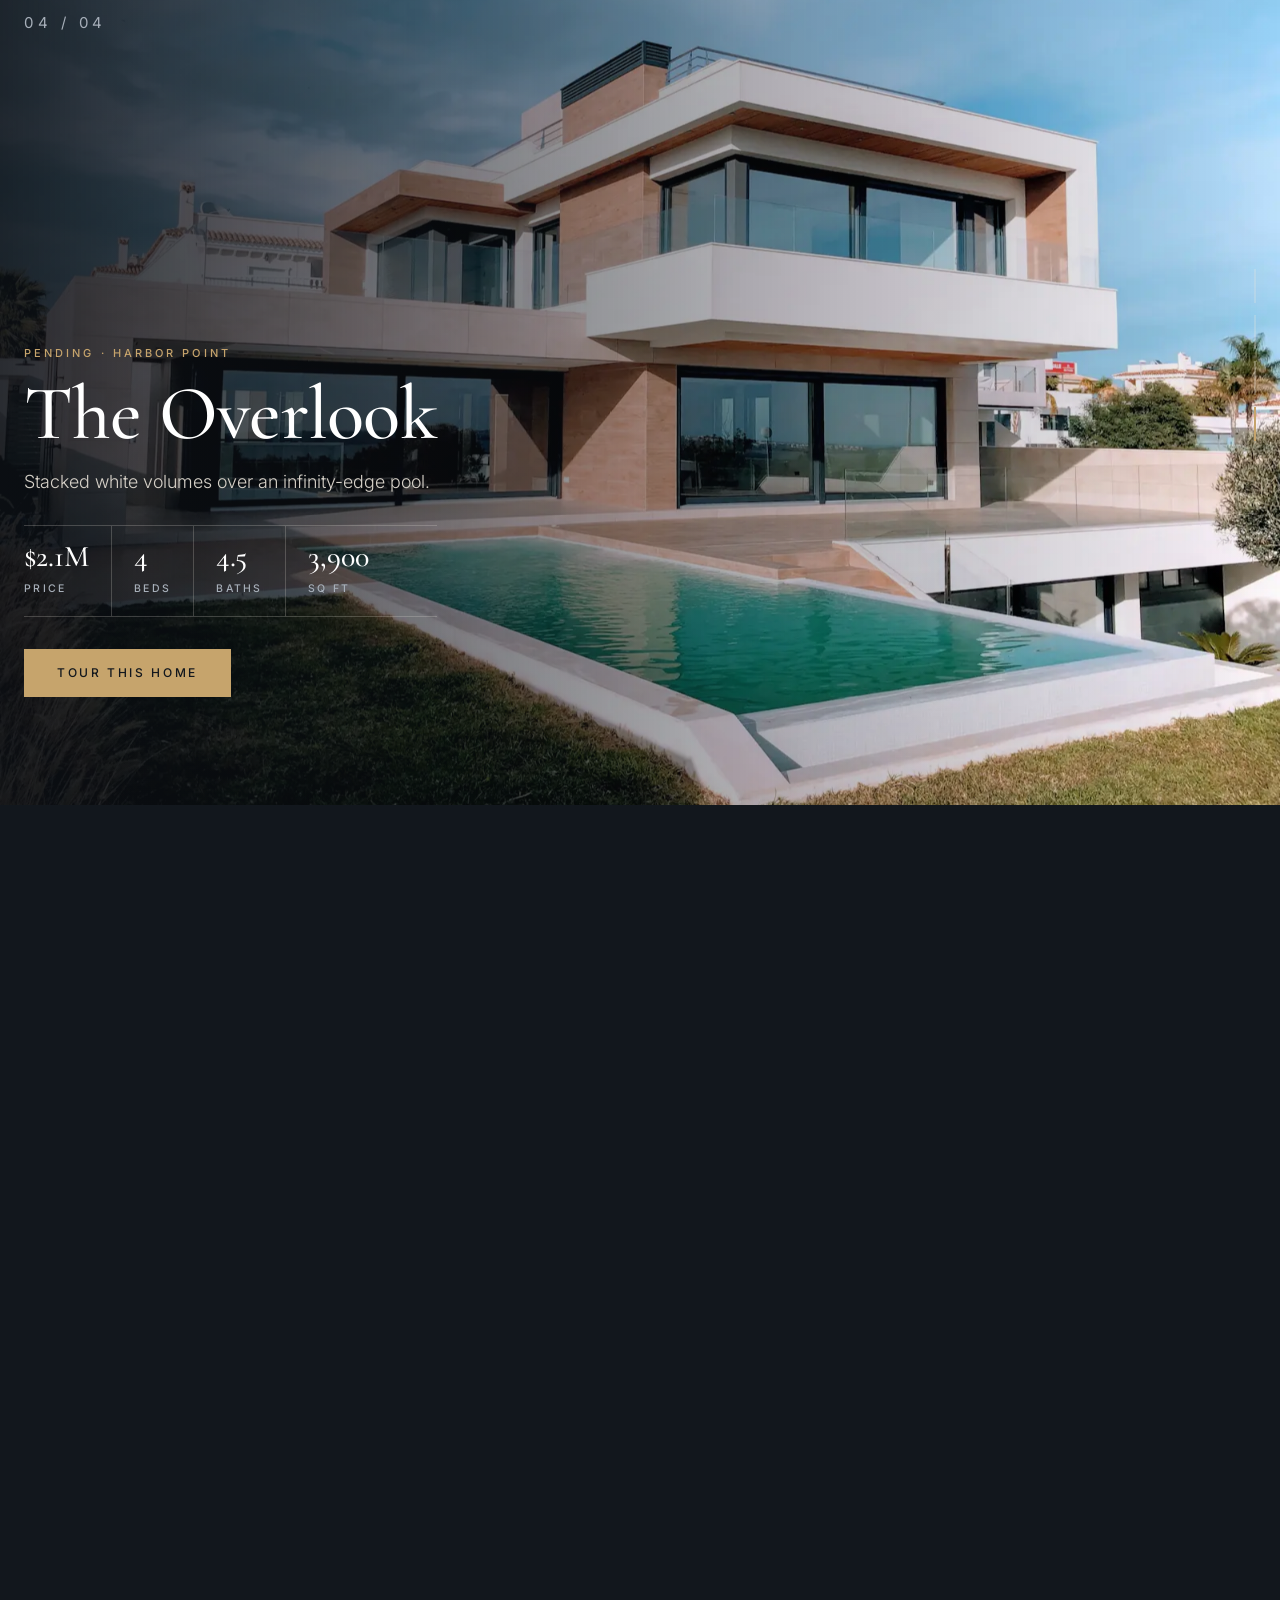
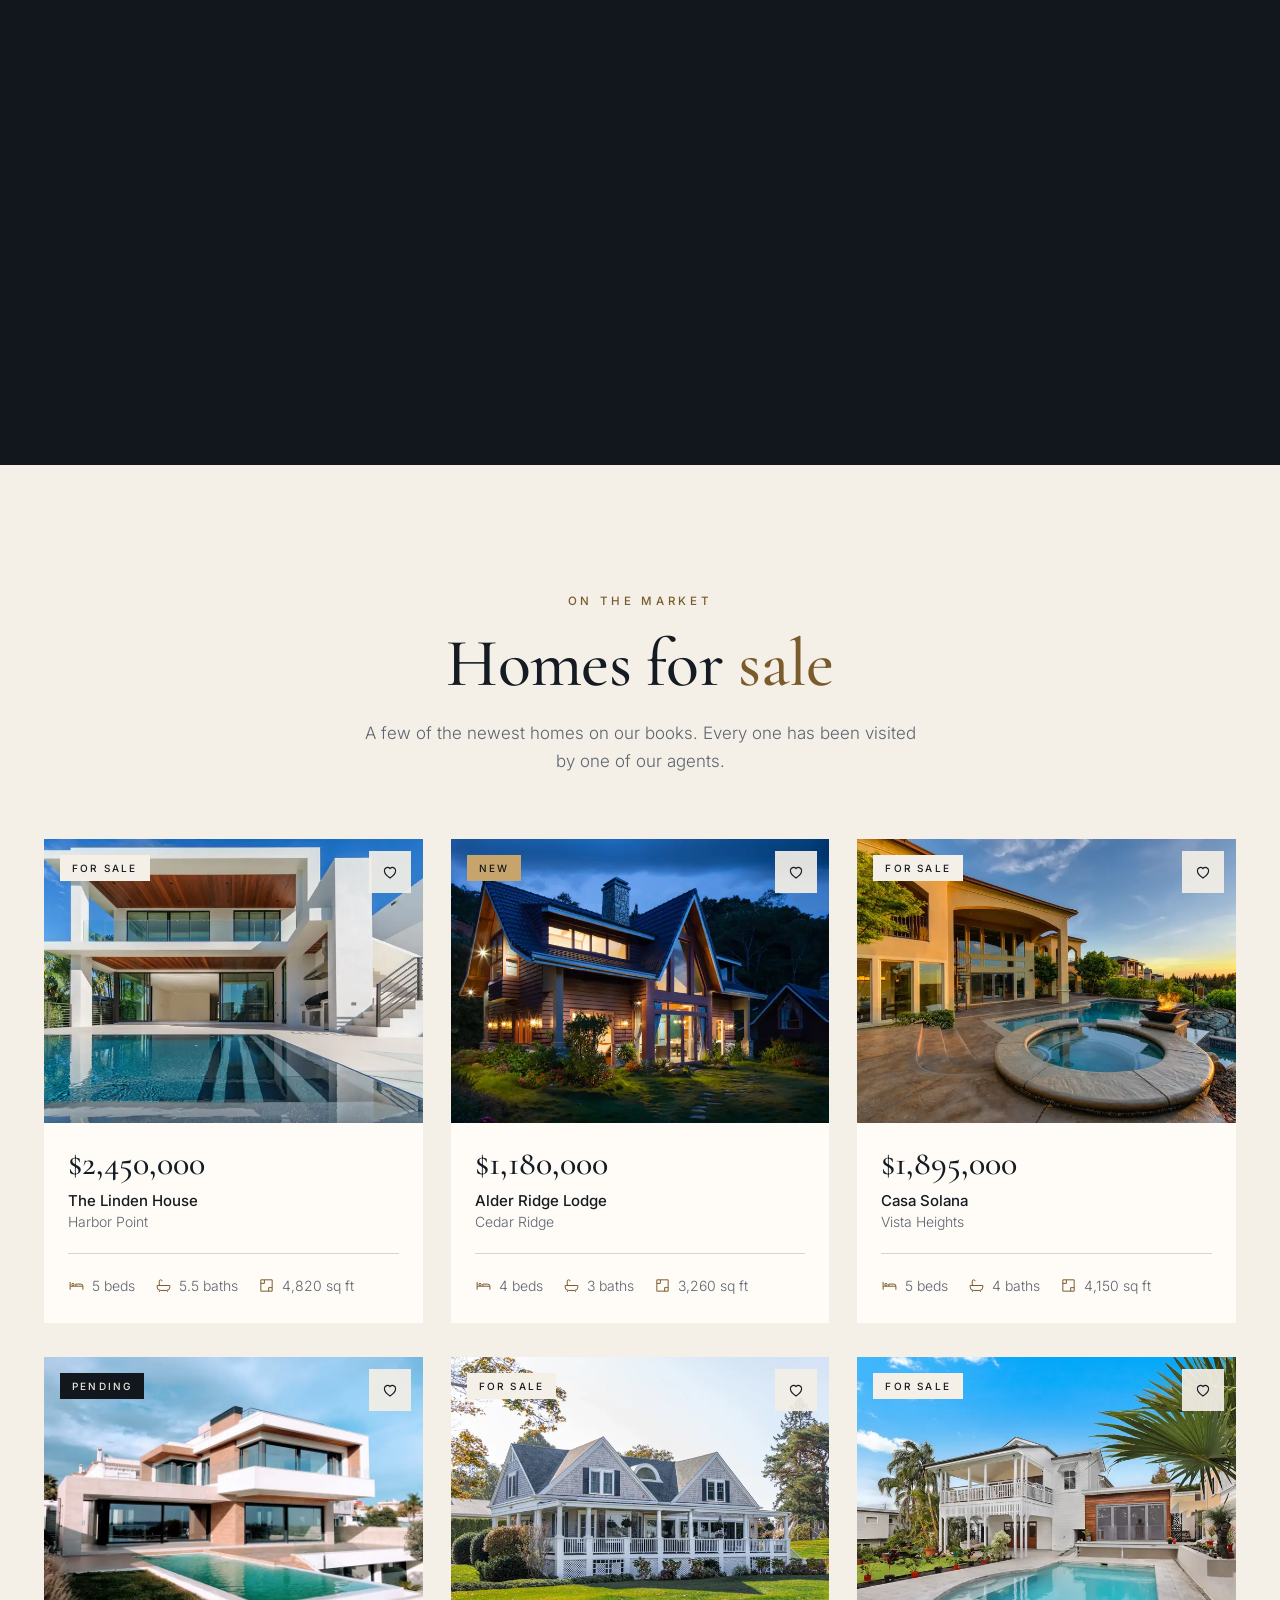
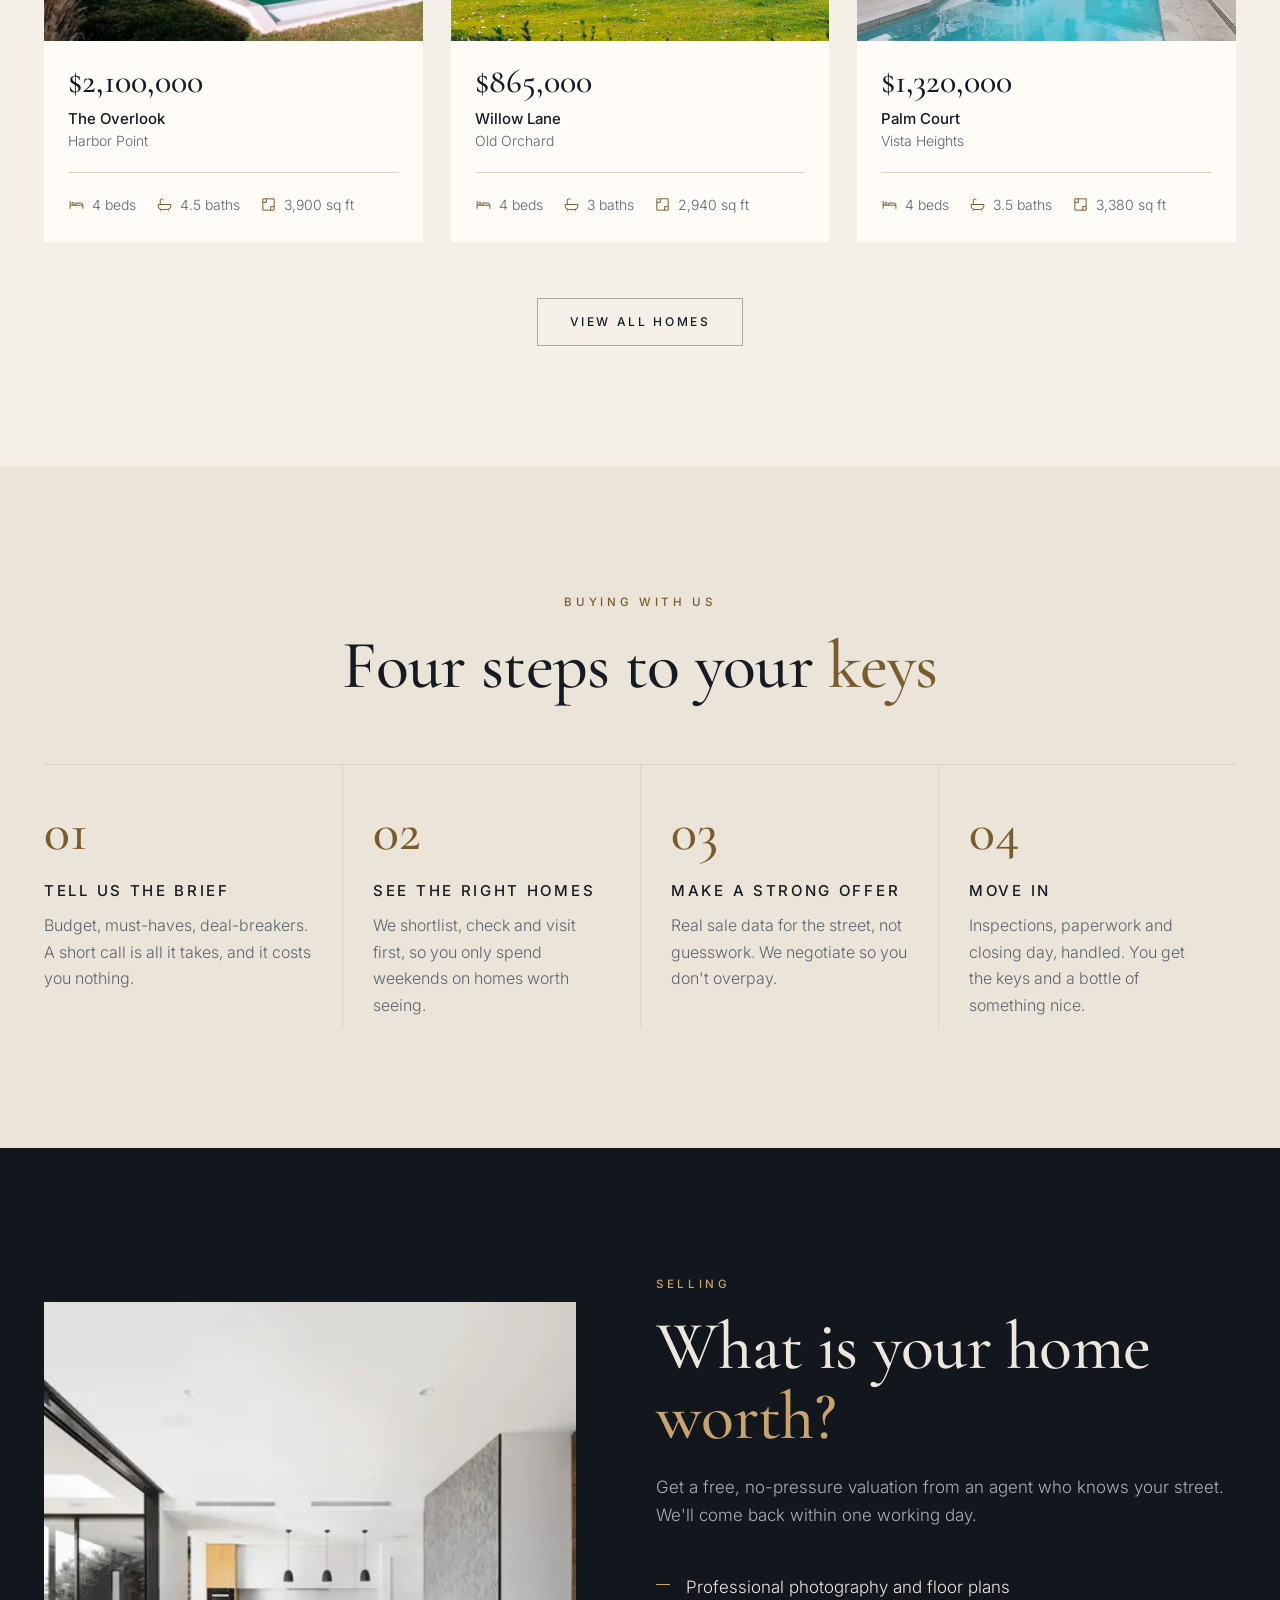
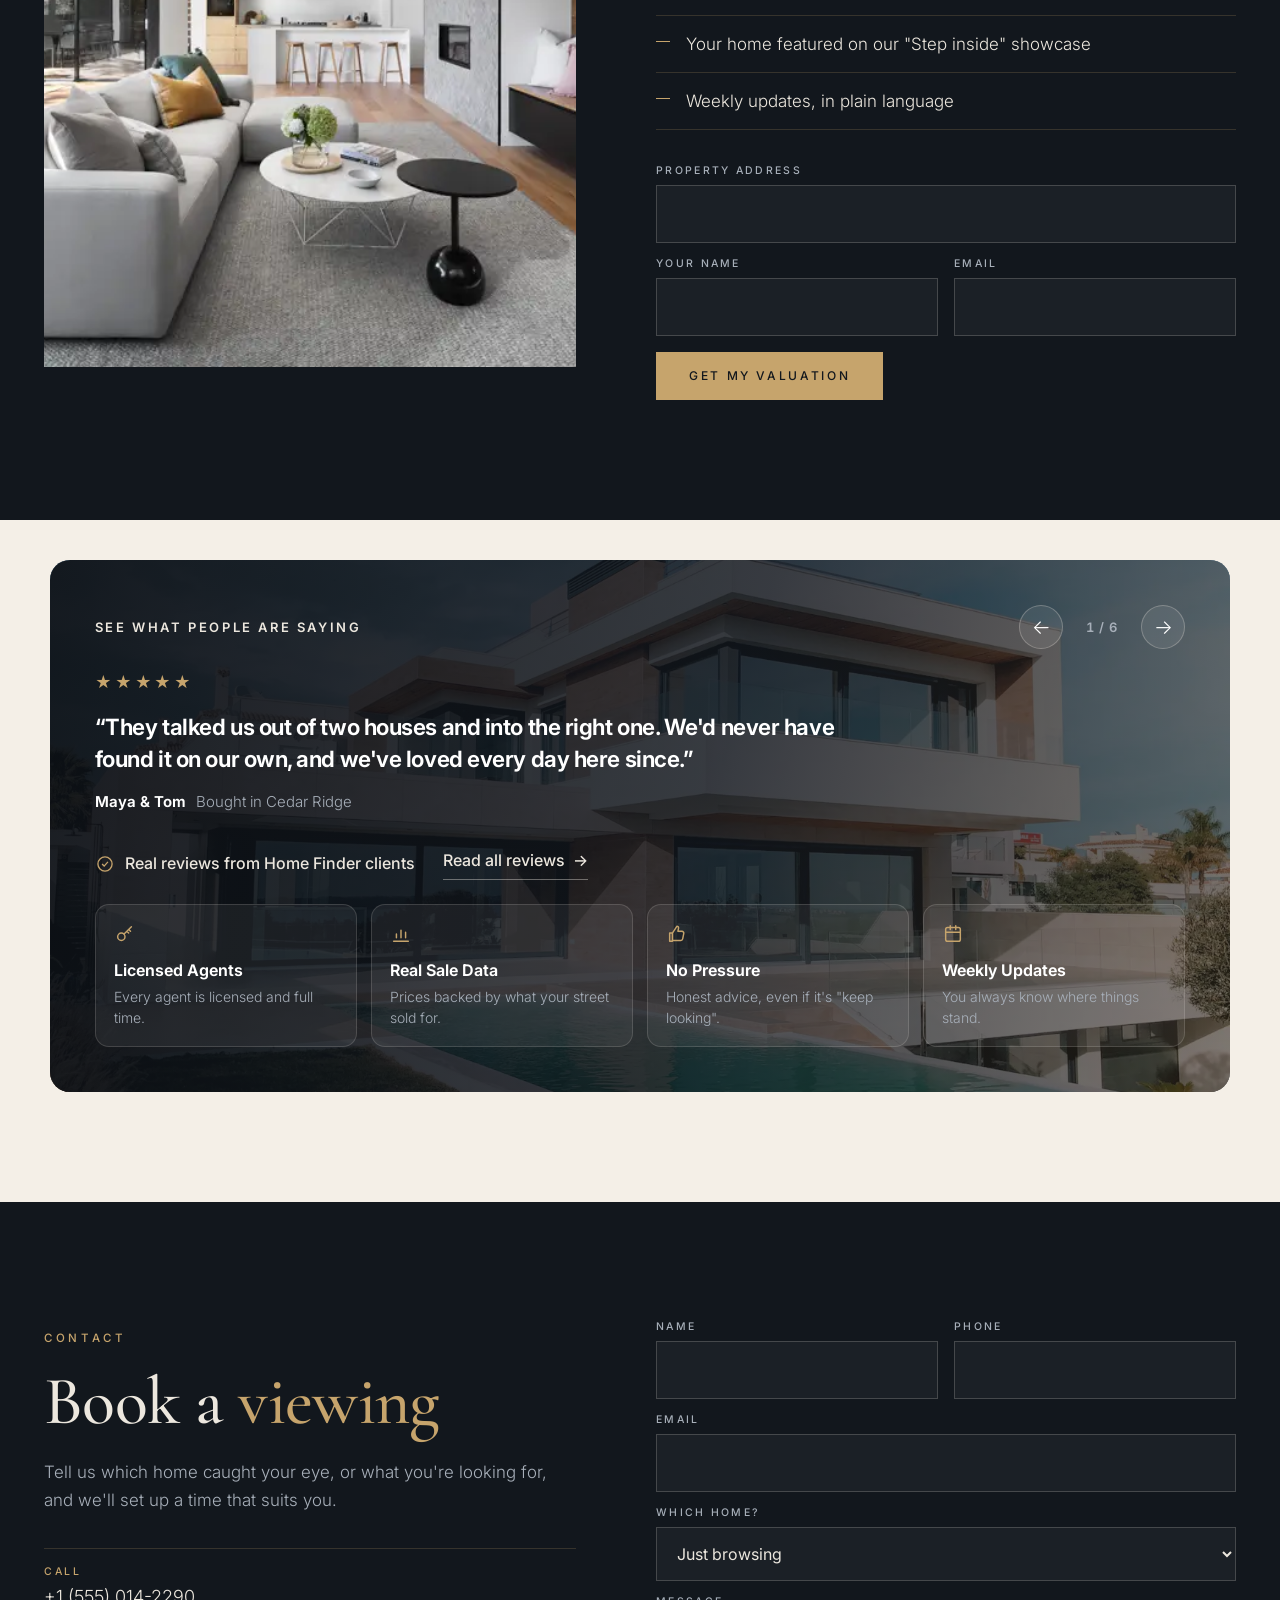
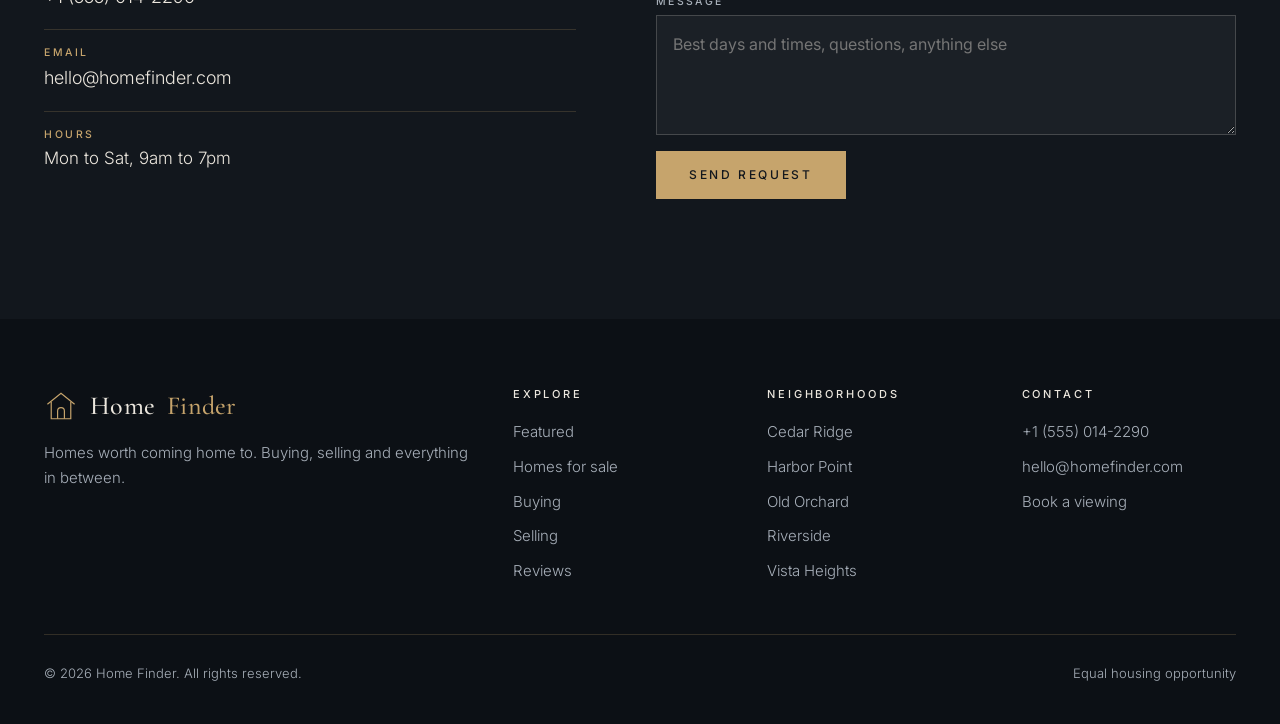
==== commit 4ee11957: "Slower, steadier stats count-up; 4.9 rating counts too Co-Authored-By: Claude Opus 5.5 <noreply@anth" ====
--- a/index.html
+++ b/index.html
@@ -57,7 +57,7 @@
       <div class="stat"><b data-count="340">340</b><span>Homes sold</span></div>
       <div class="stat"><b data-count="21">21</b><span>Days to an offer, on average</span></div>
       <div class="stat"><b data-count="98" data-suffix="%">98%</b><span>Of asking price achieved</span></div>
-      <div class="stat"><b>4.9</b><span>Average client rating</span></div>
+      <div class="stat"><b data-count="4.9" data-dec="1">4.9</b><span>Average client rating</span></div>
     </div>
   </section>
 
@@ -190,6 +190,6 @@
 </footer>
 
 <script src="data.js"></script>
-<script src="site.js"></script>
+<script src="site.js?v=7"></script>
 </body>
 </html>
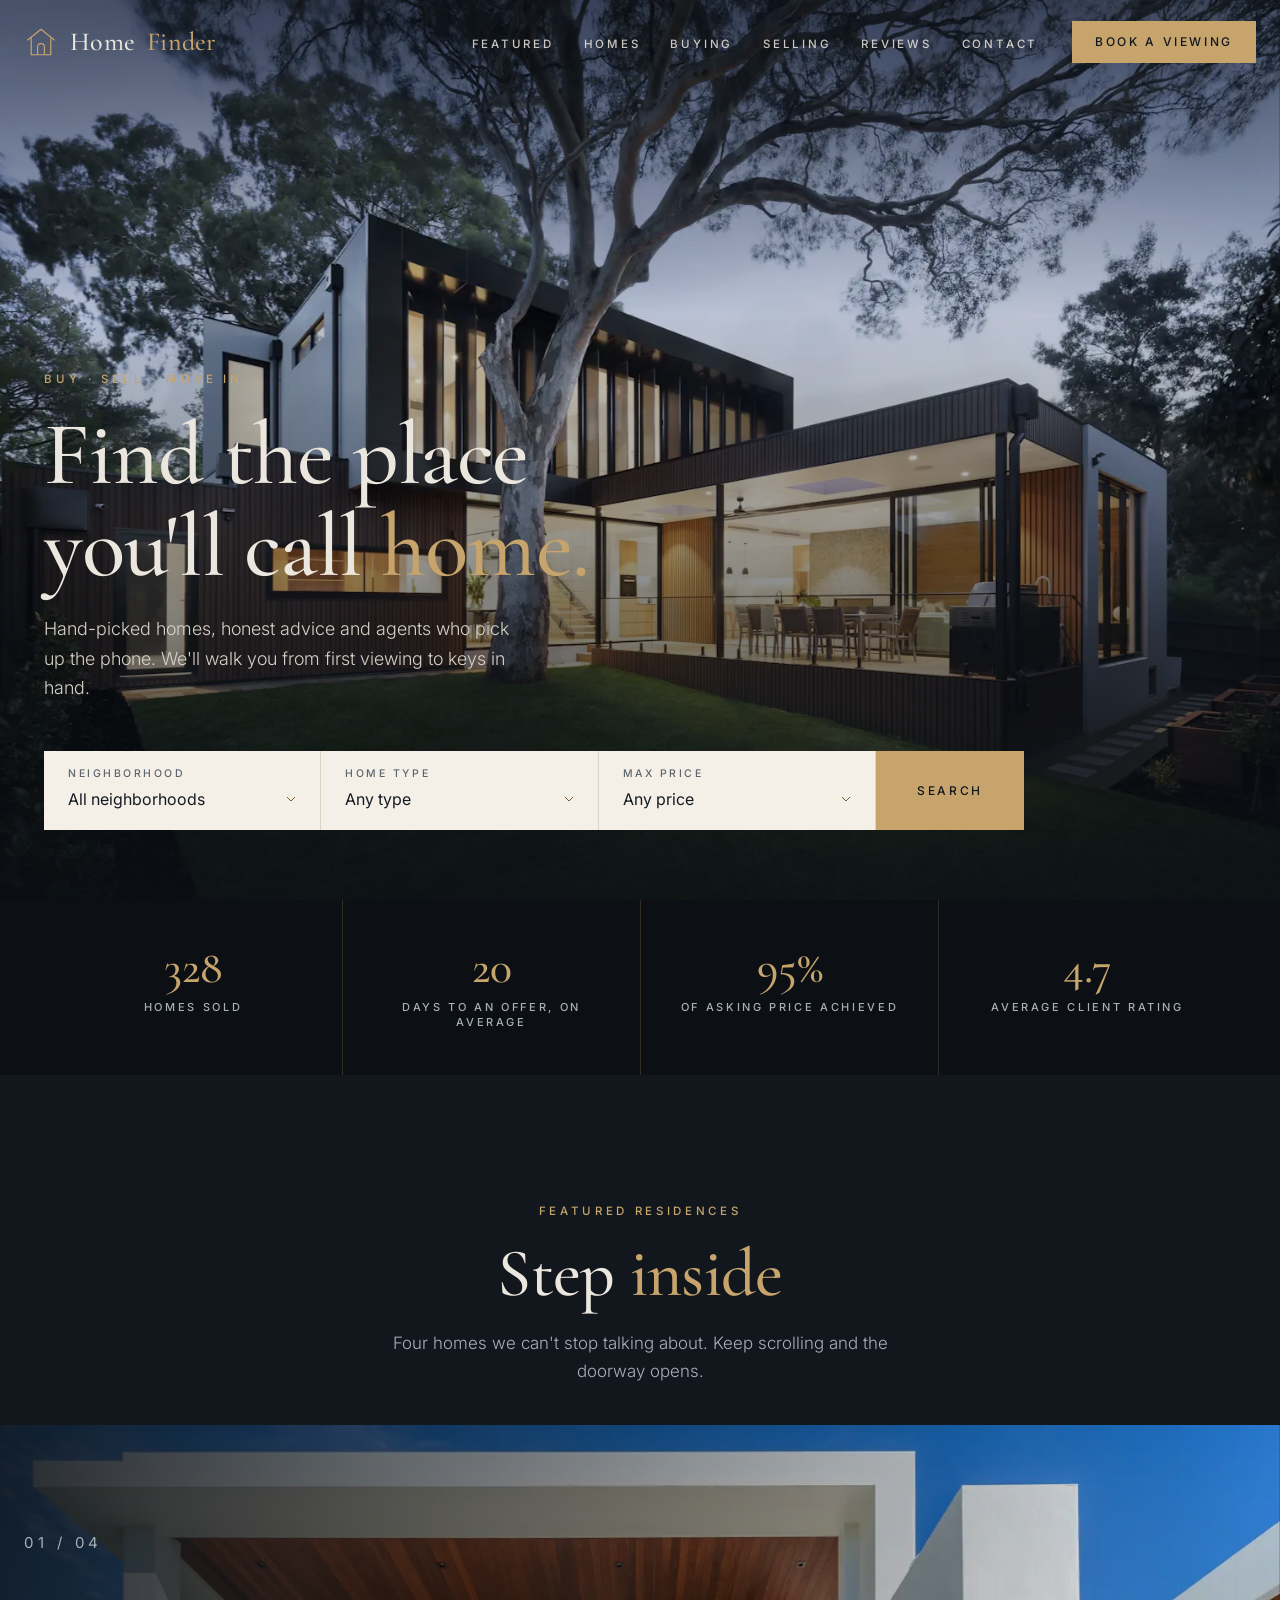
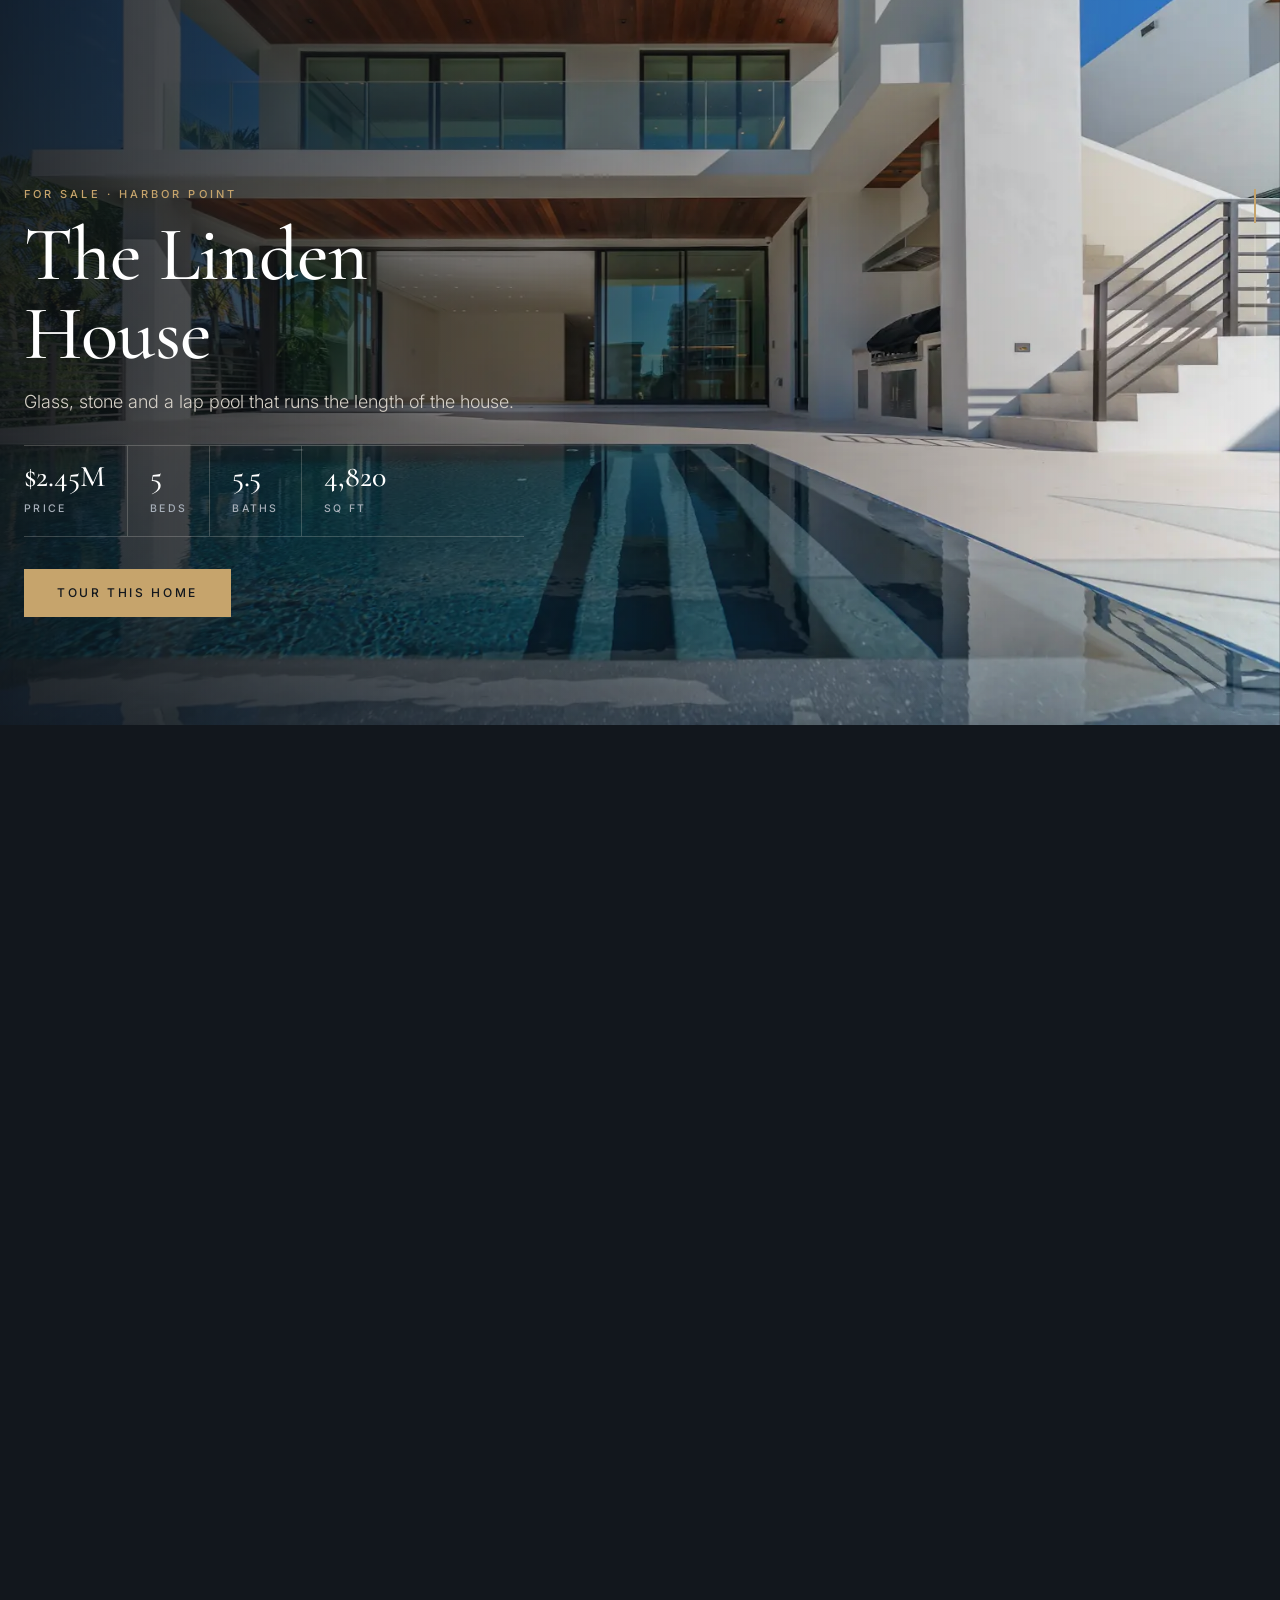
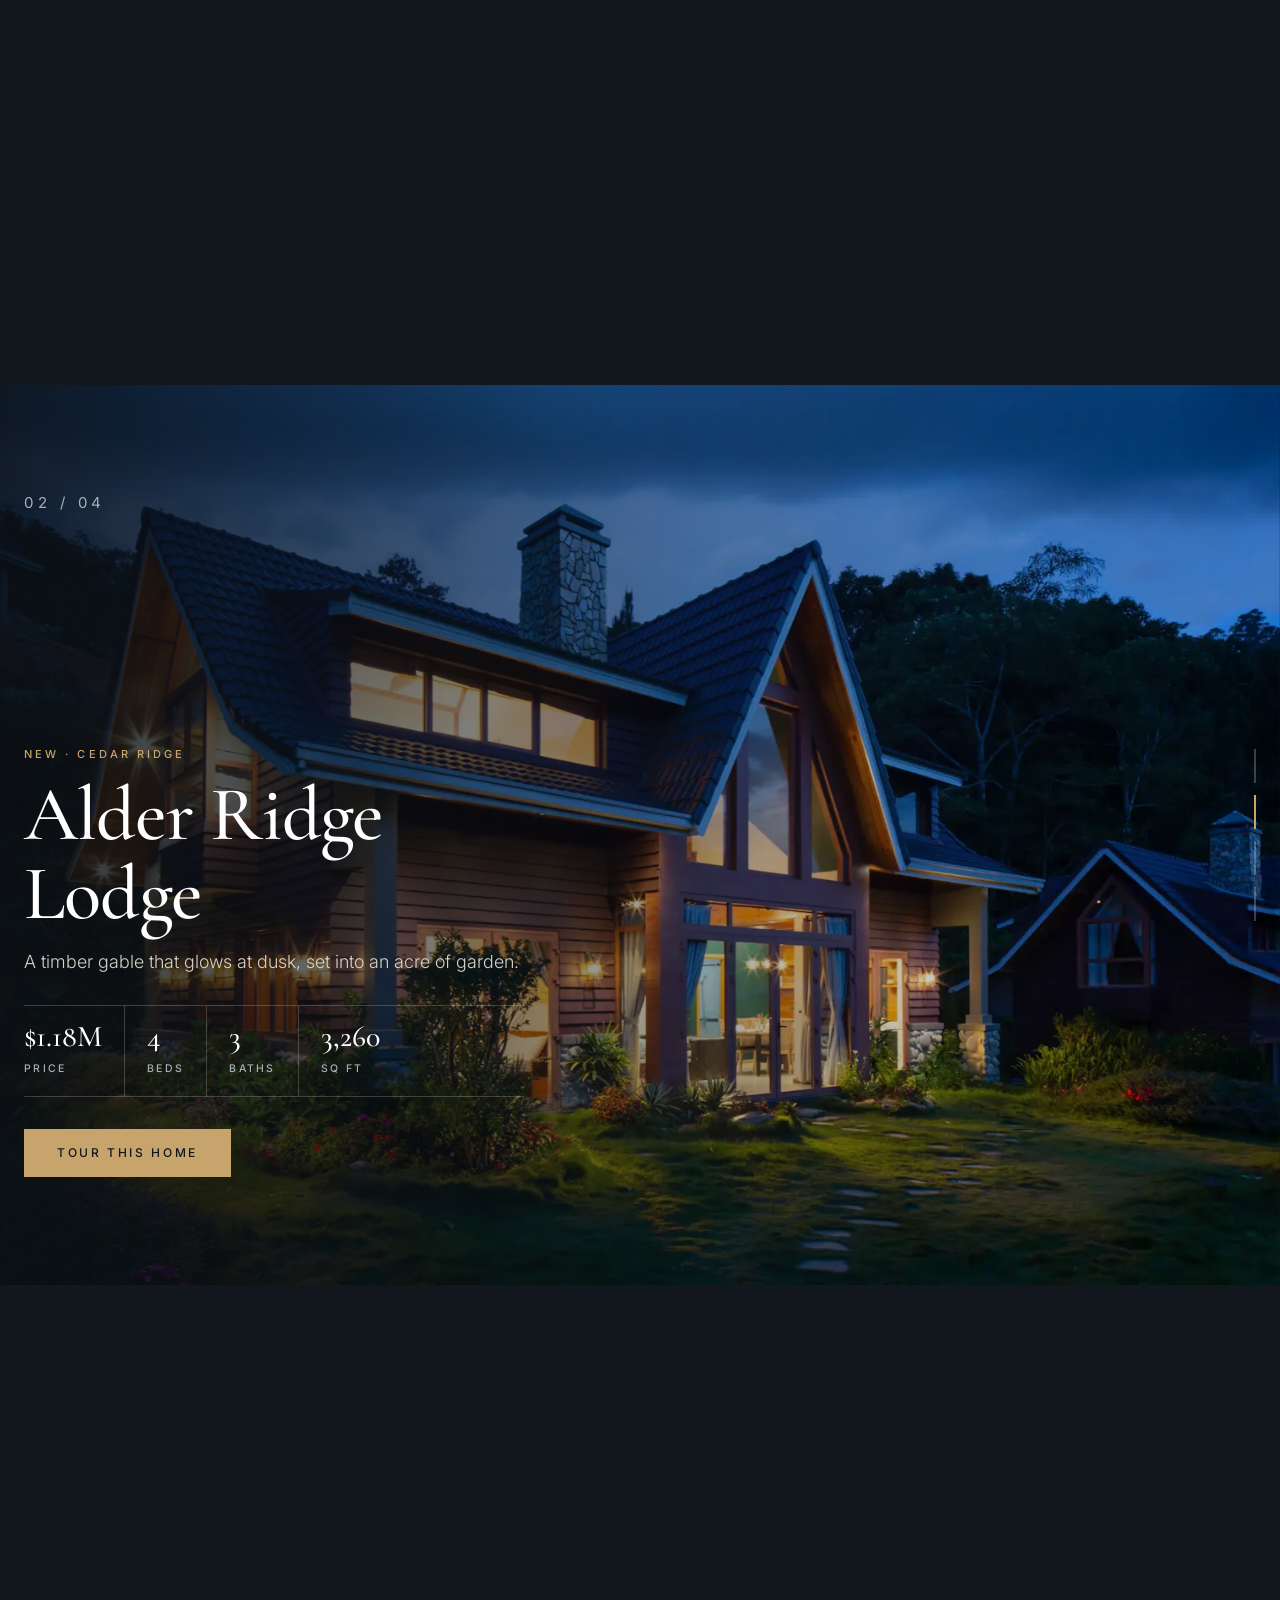
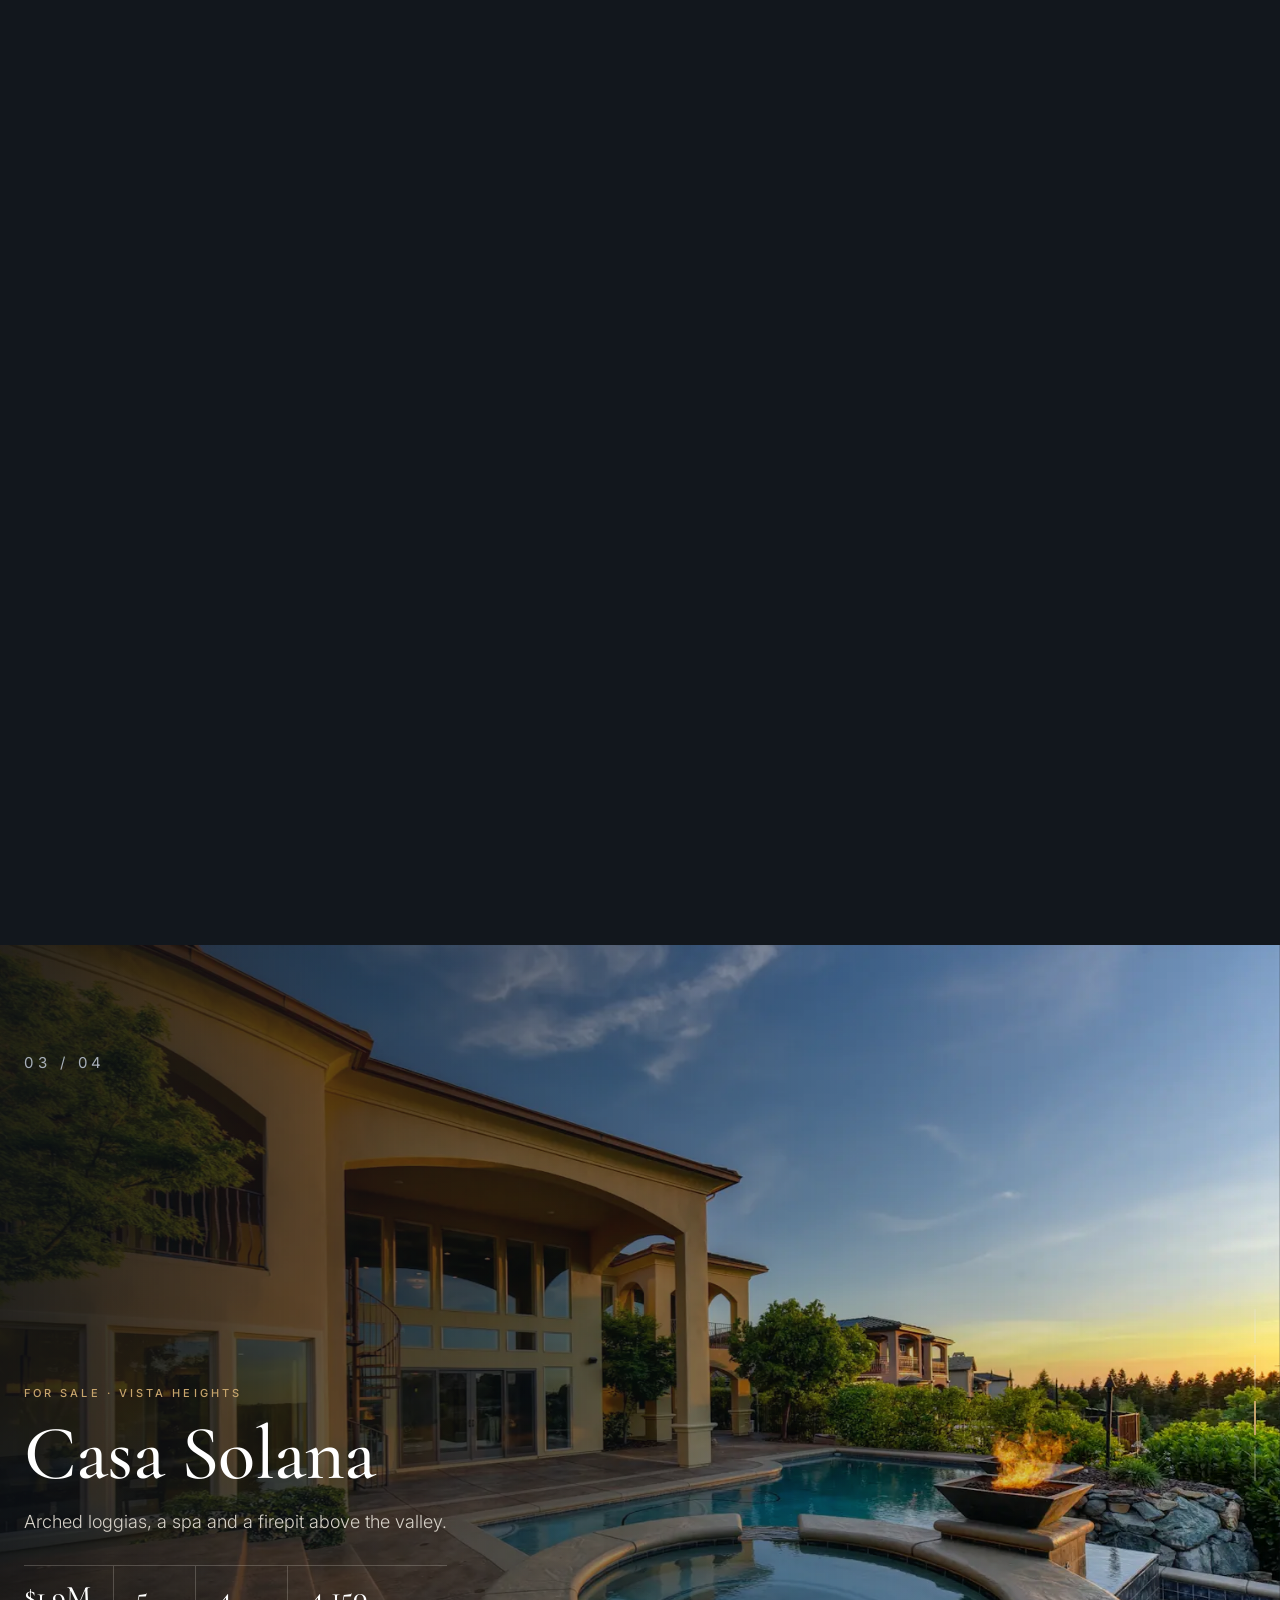
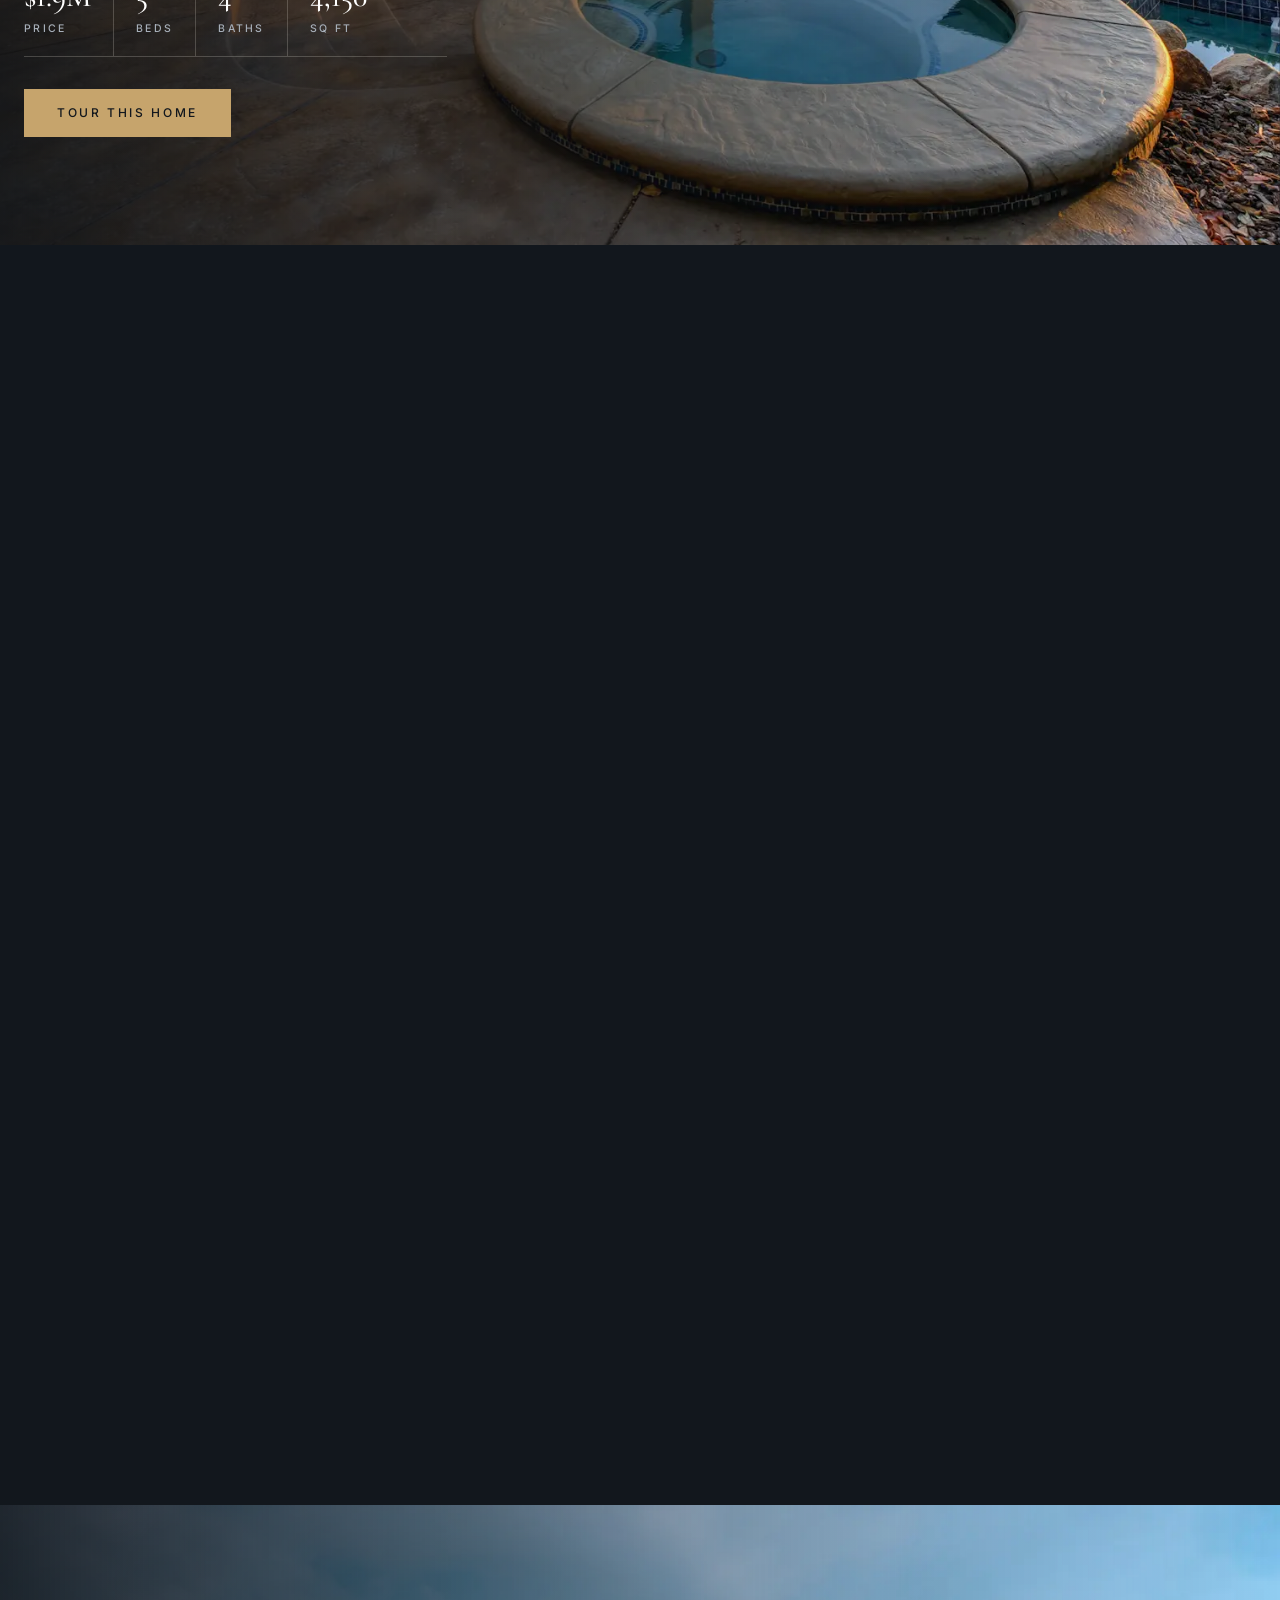
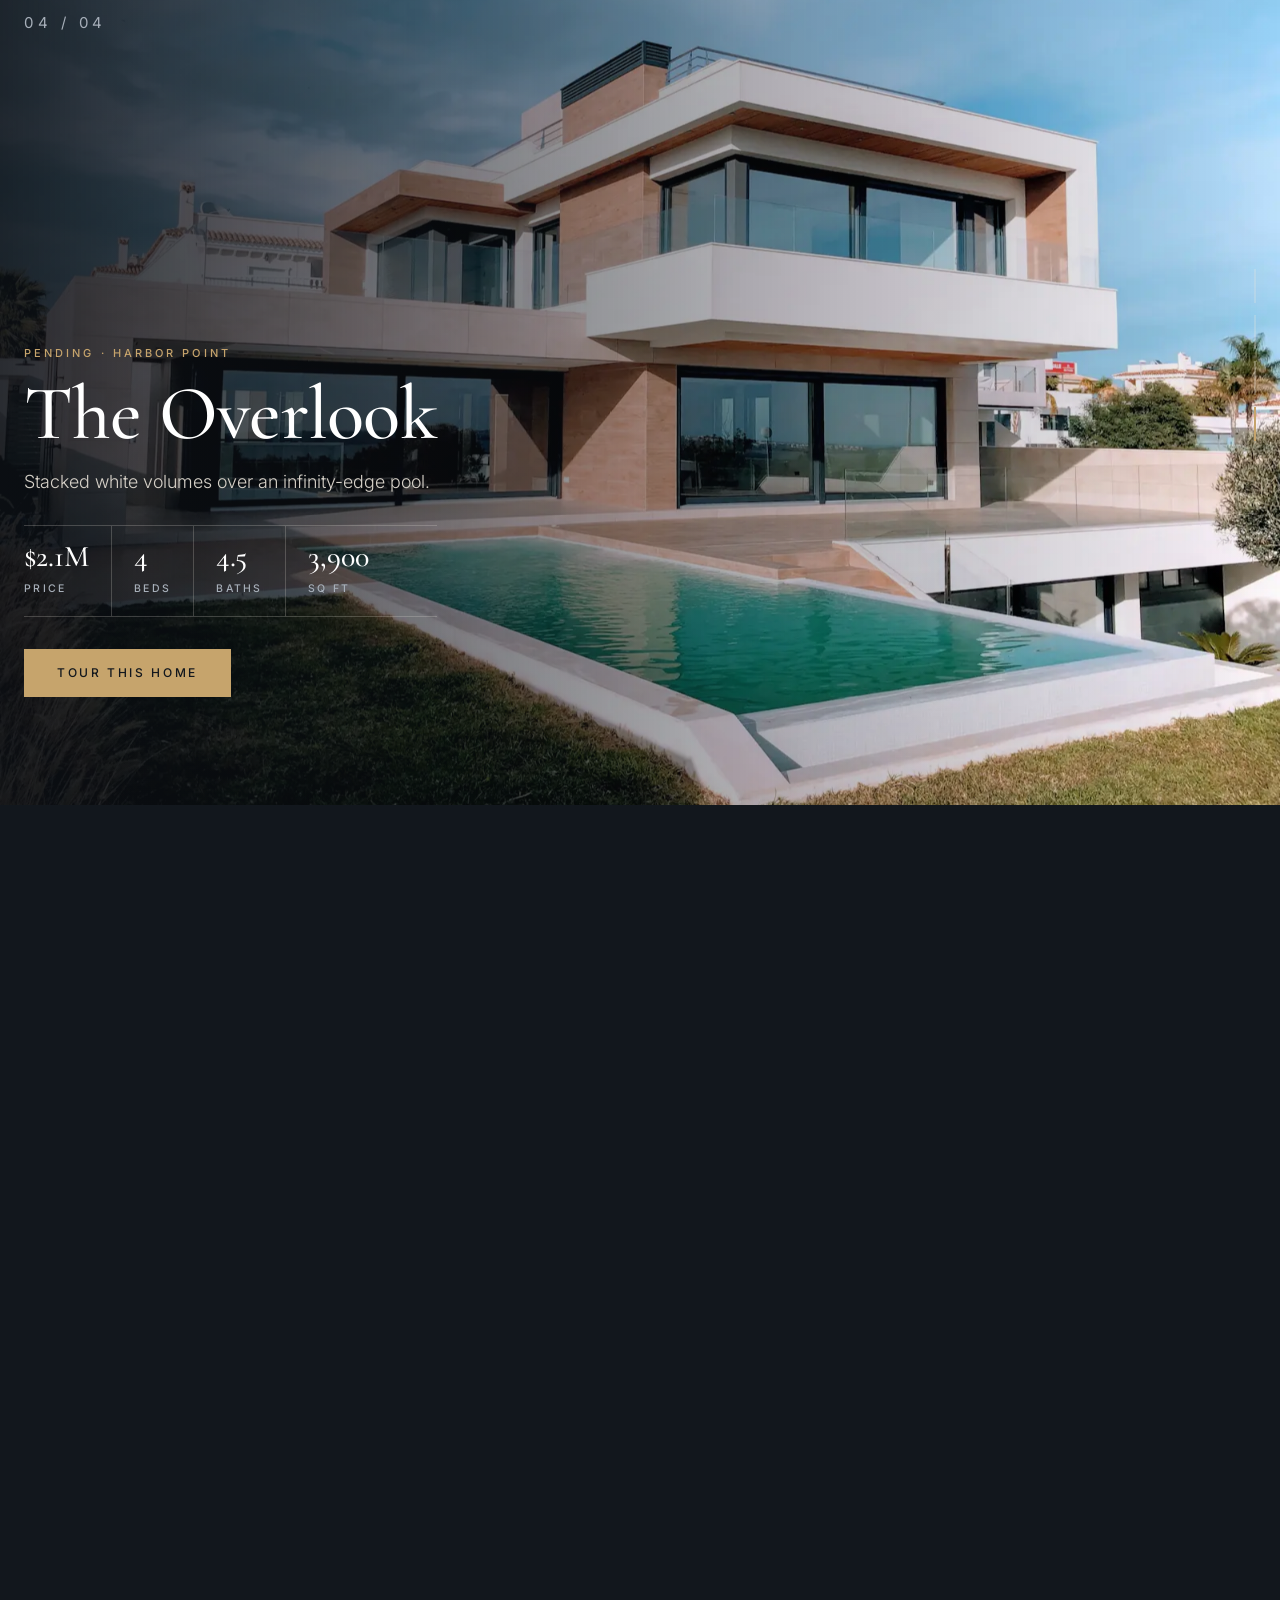
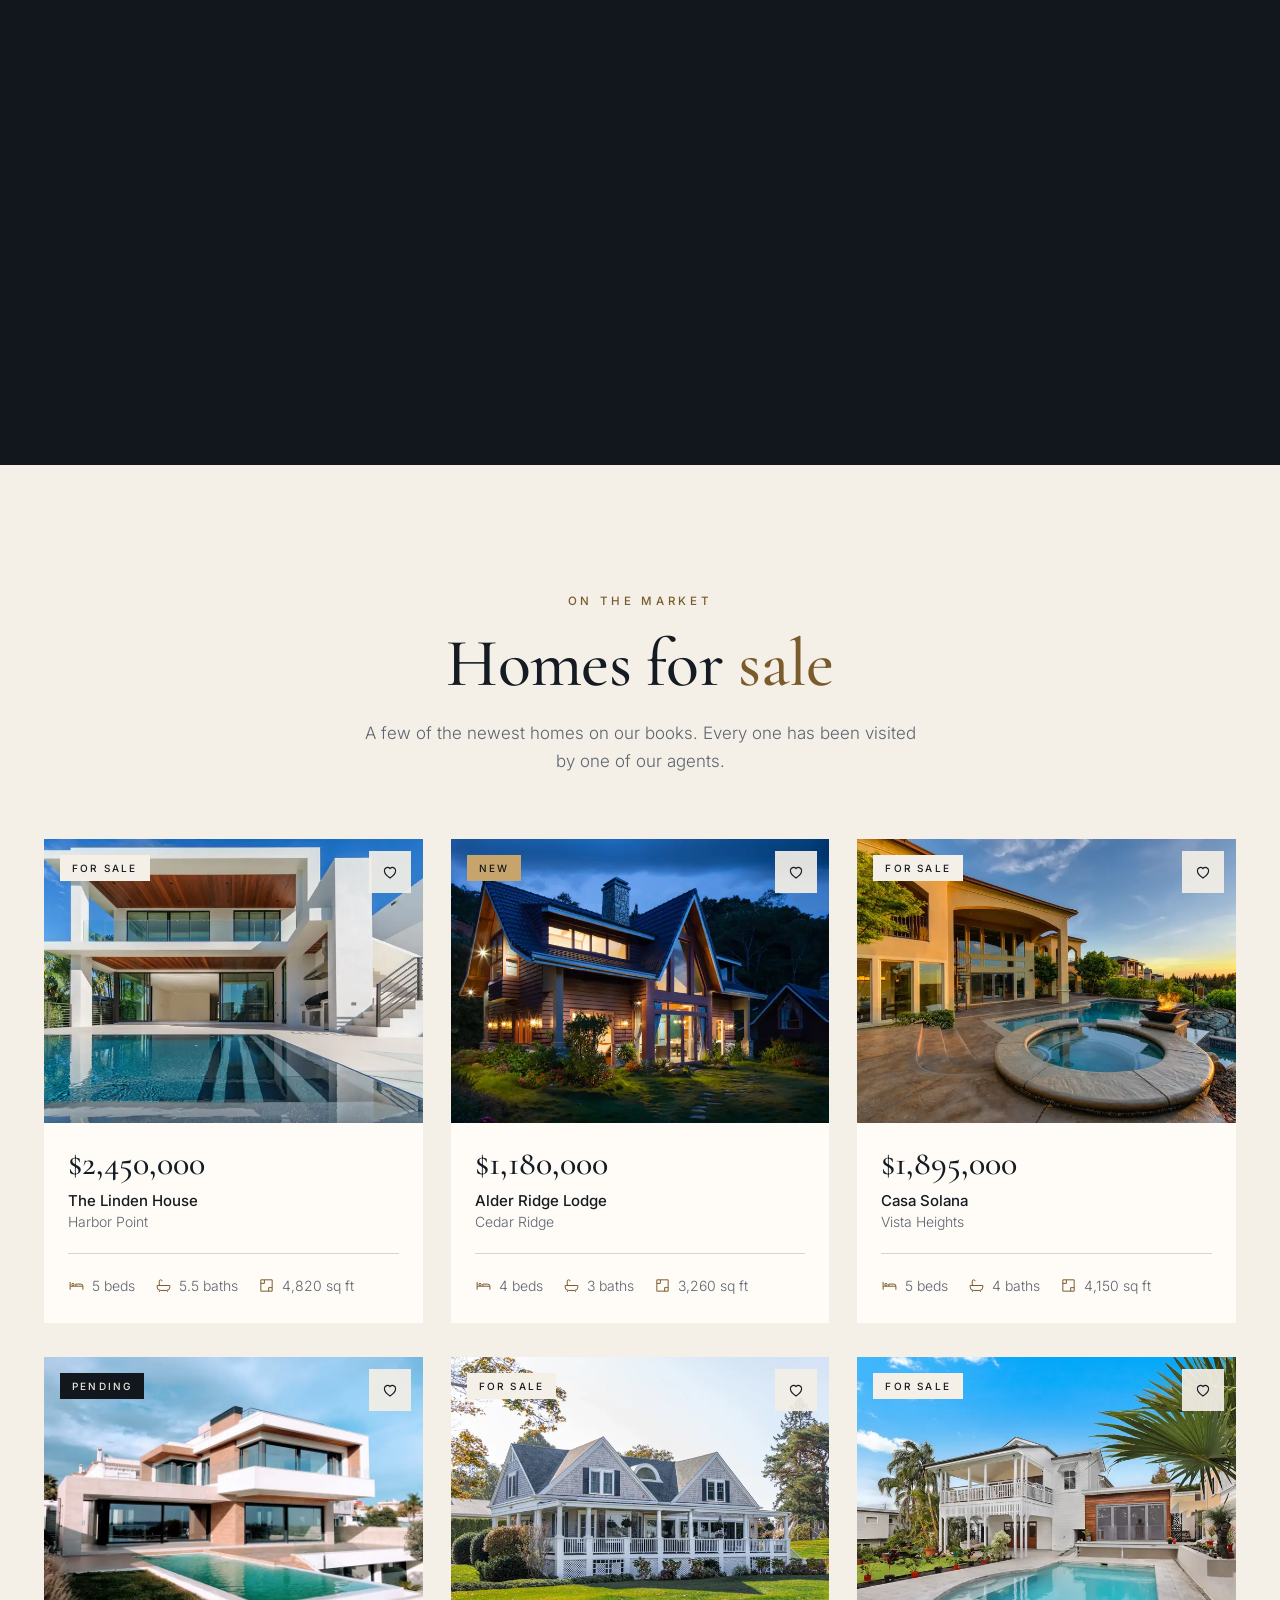
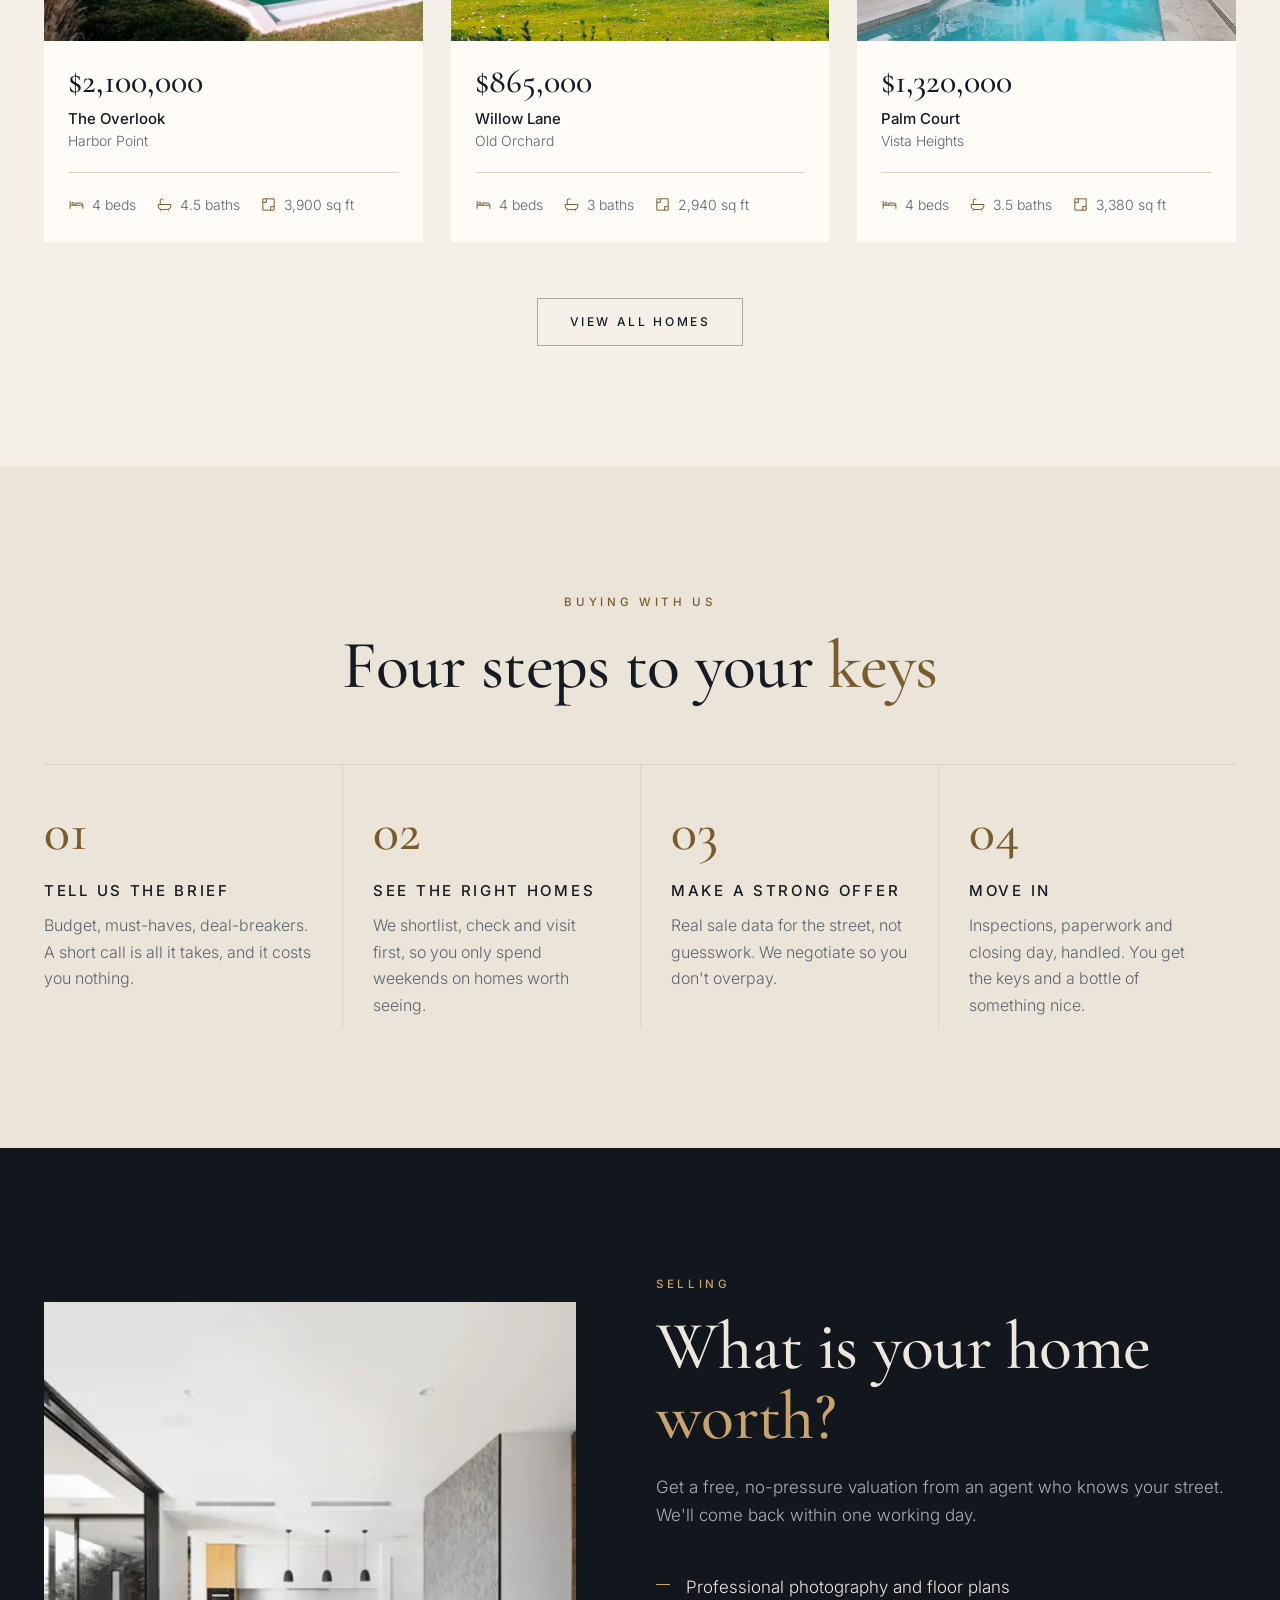
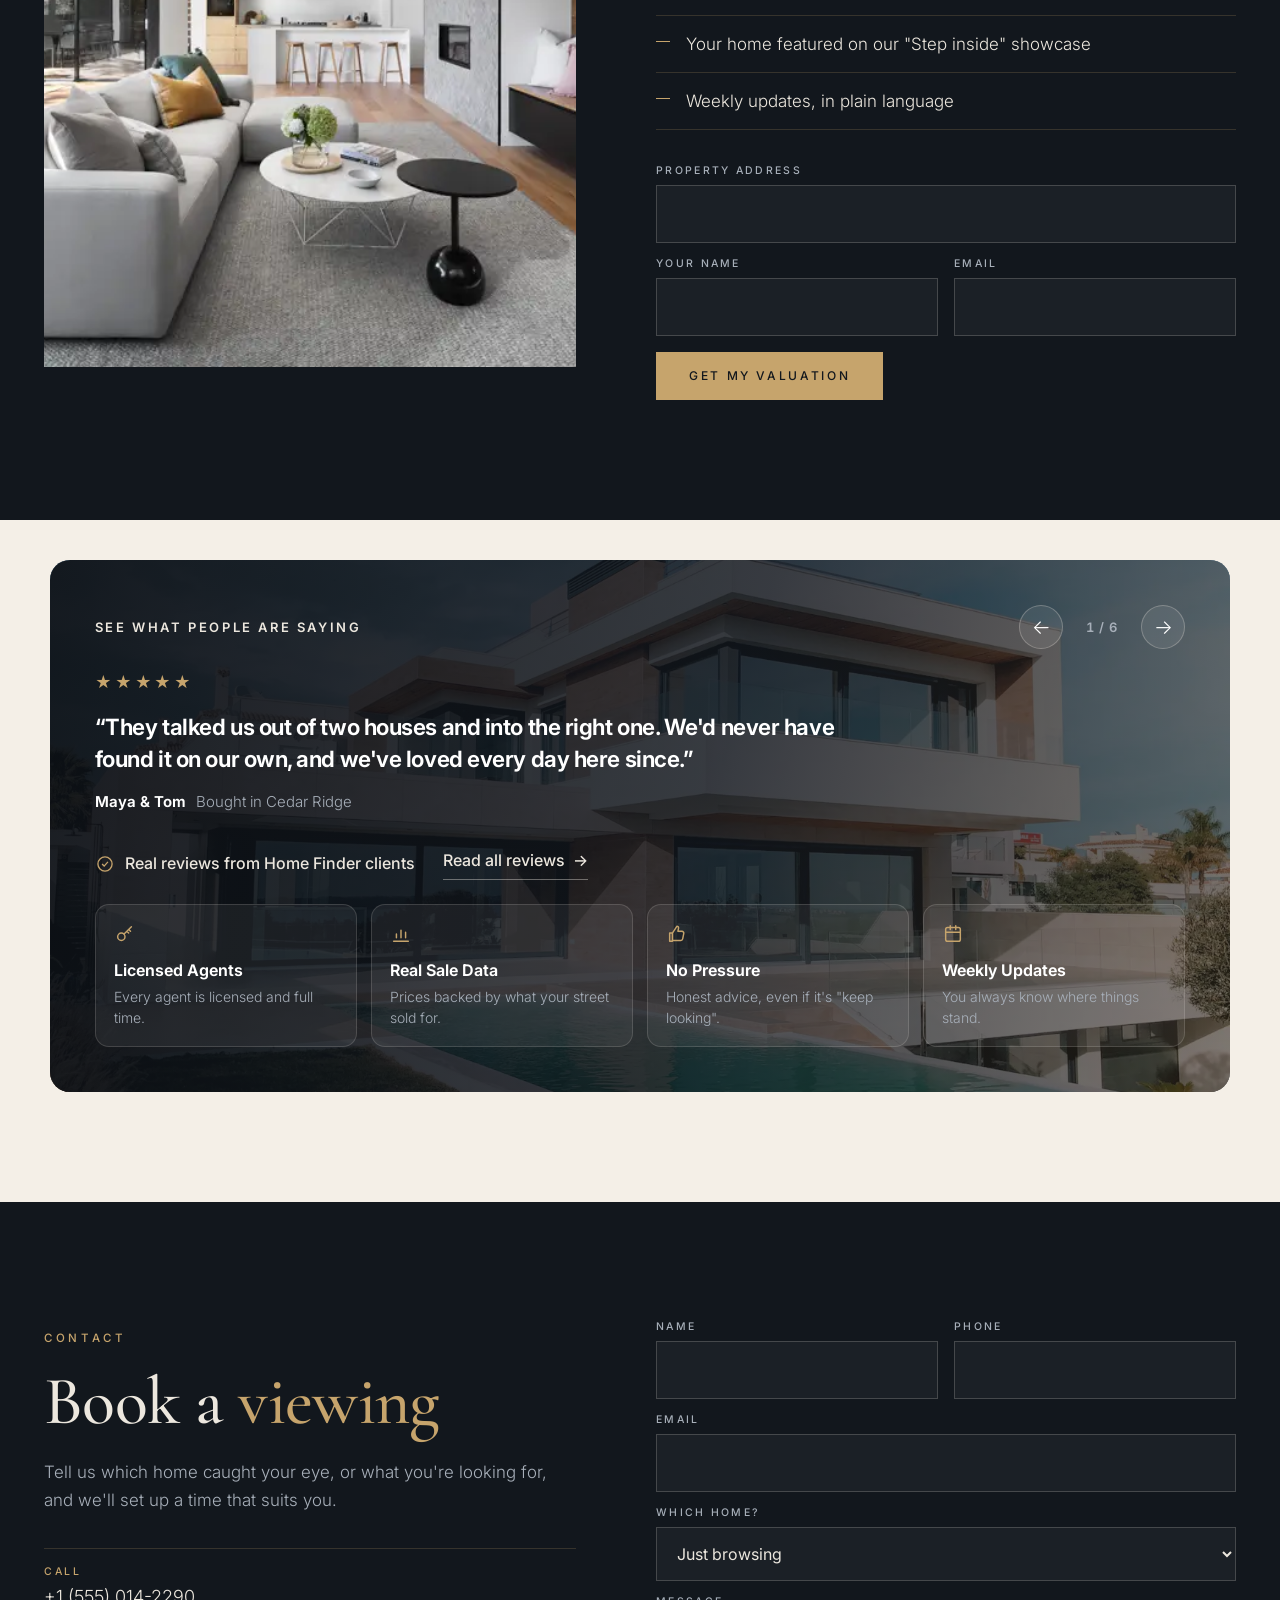
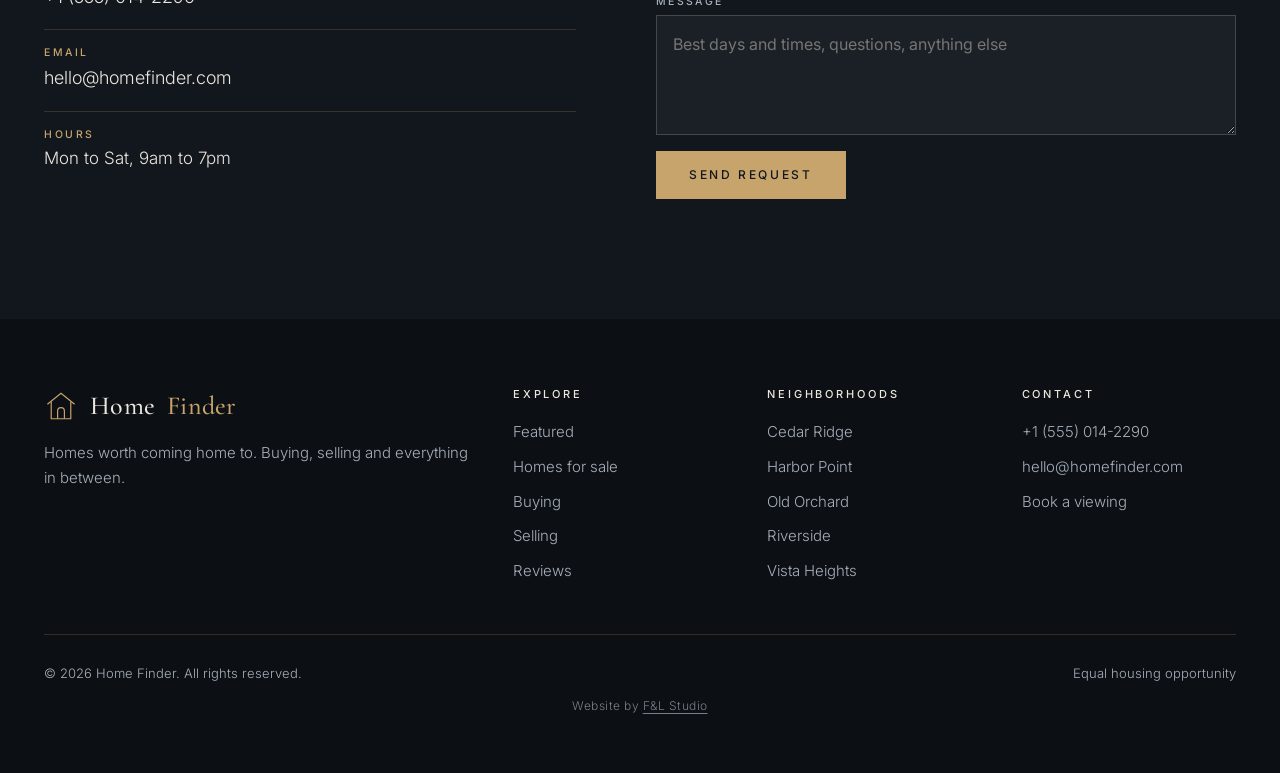
==== commit 9e378f88: "Footer: Website by F&L Studio credit link Co-Authored-By: Claude Opus 5.5 <noreply@anthropic.com>" ====
--- a/index.html
+++ b/index.html
@@ -187,6 +187,7 @@
     </div>
     <div class="base"><span>© <span id="yr">2026</span> Home Finder. All rights reserved.</span><span>Equal housing opportunity</span></div>
   </div>
+<p class="fl-credit" style="margin:0;padding:14px 16px 18px;font-size:12px;line-height:1.4;letter-spacing:.04em;text-align:center;opacity:.7">Website by <a href="https://www.frankandleilastudio.com/?utm_source=home-finder&amp;utm_medium=credit" style="color:inherit;text-decoration:underline;text-underline-offset:3px">F&amp;L Studio</a></p>
 </footer>
 
 <script src="data.js"></script>
